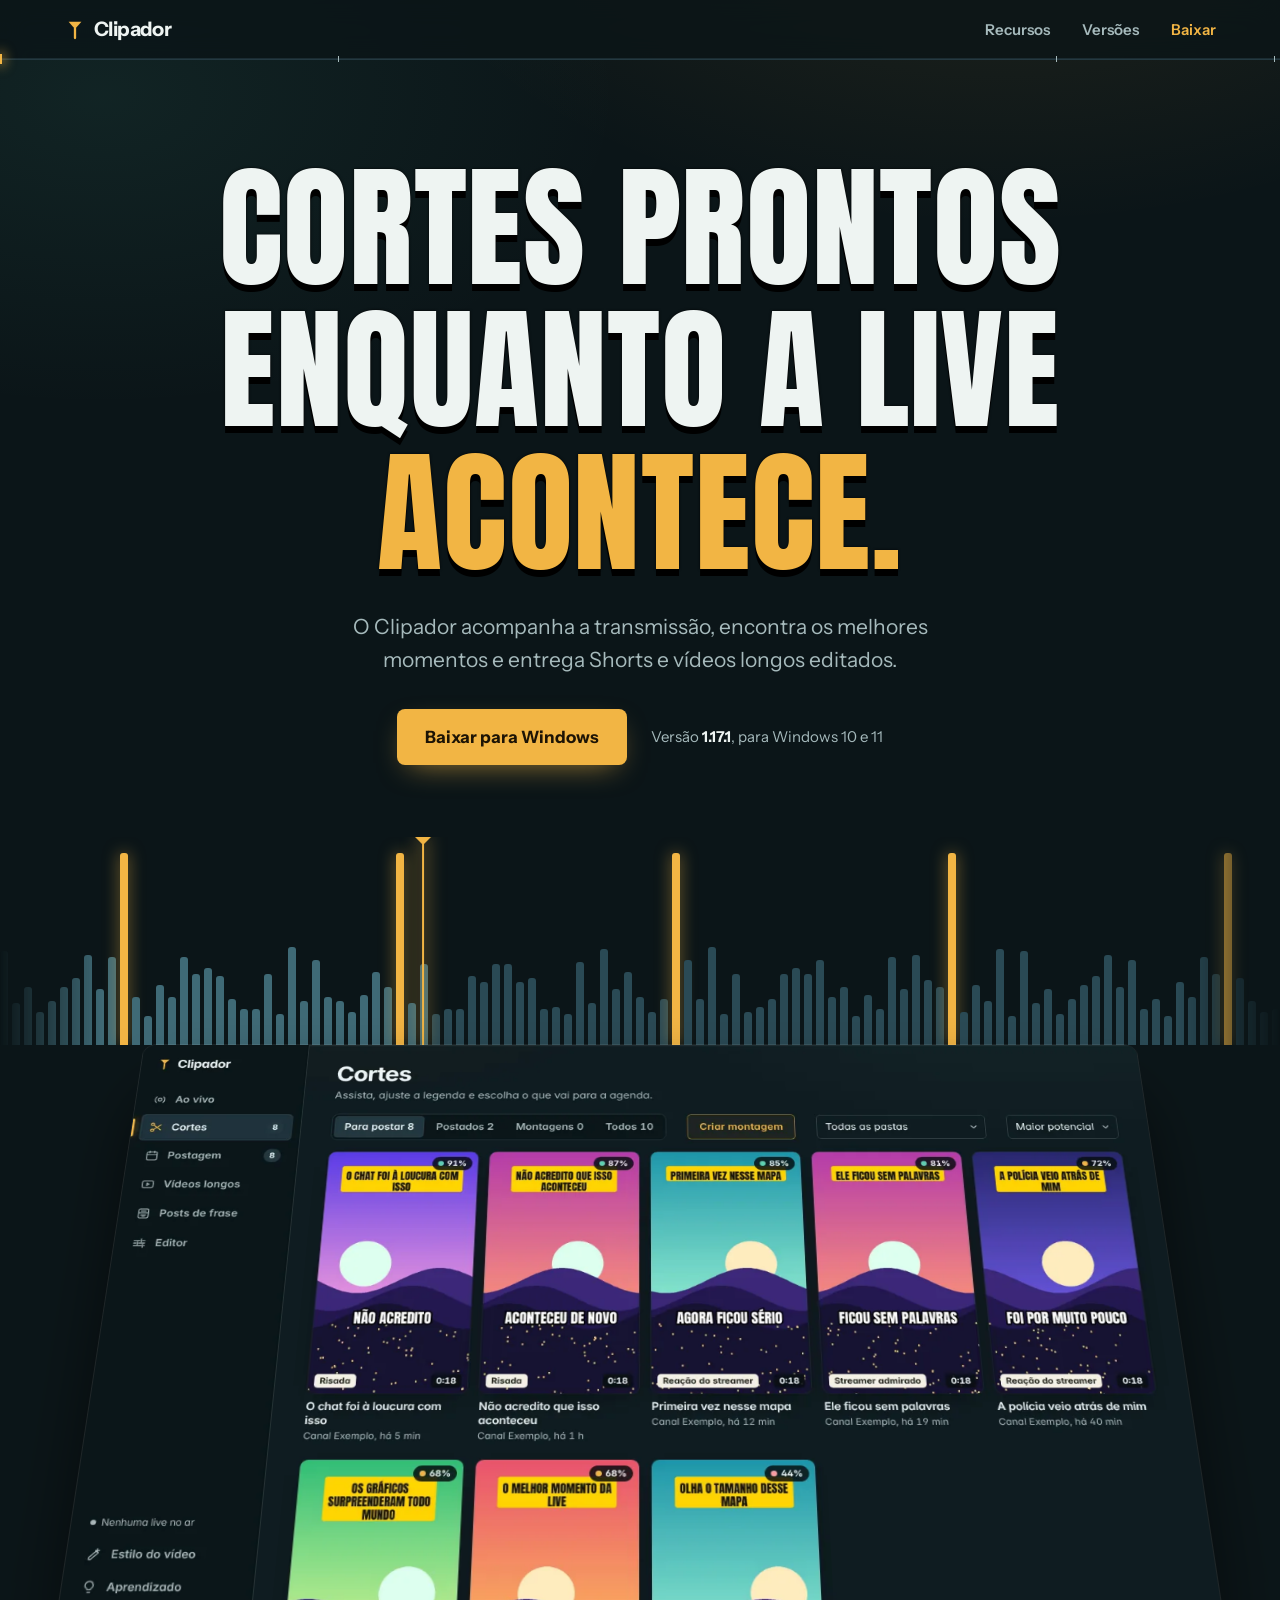
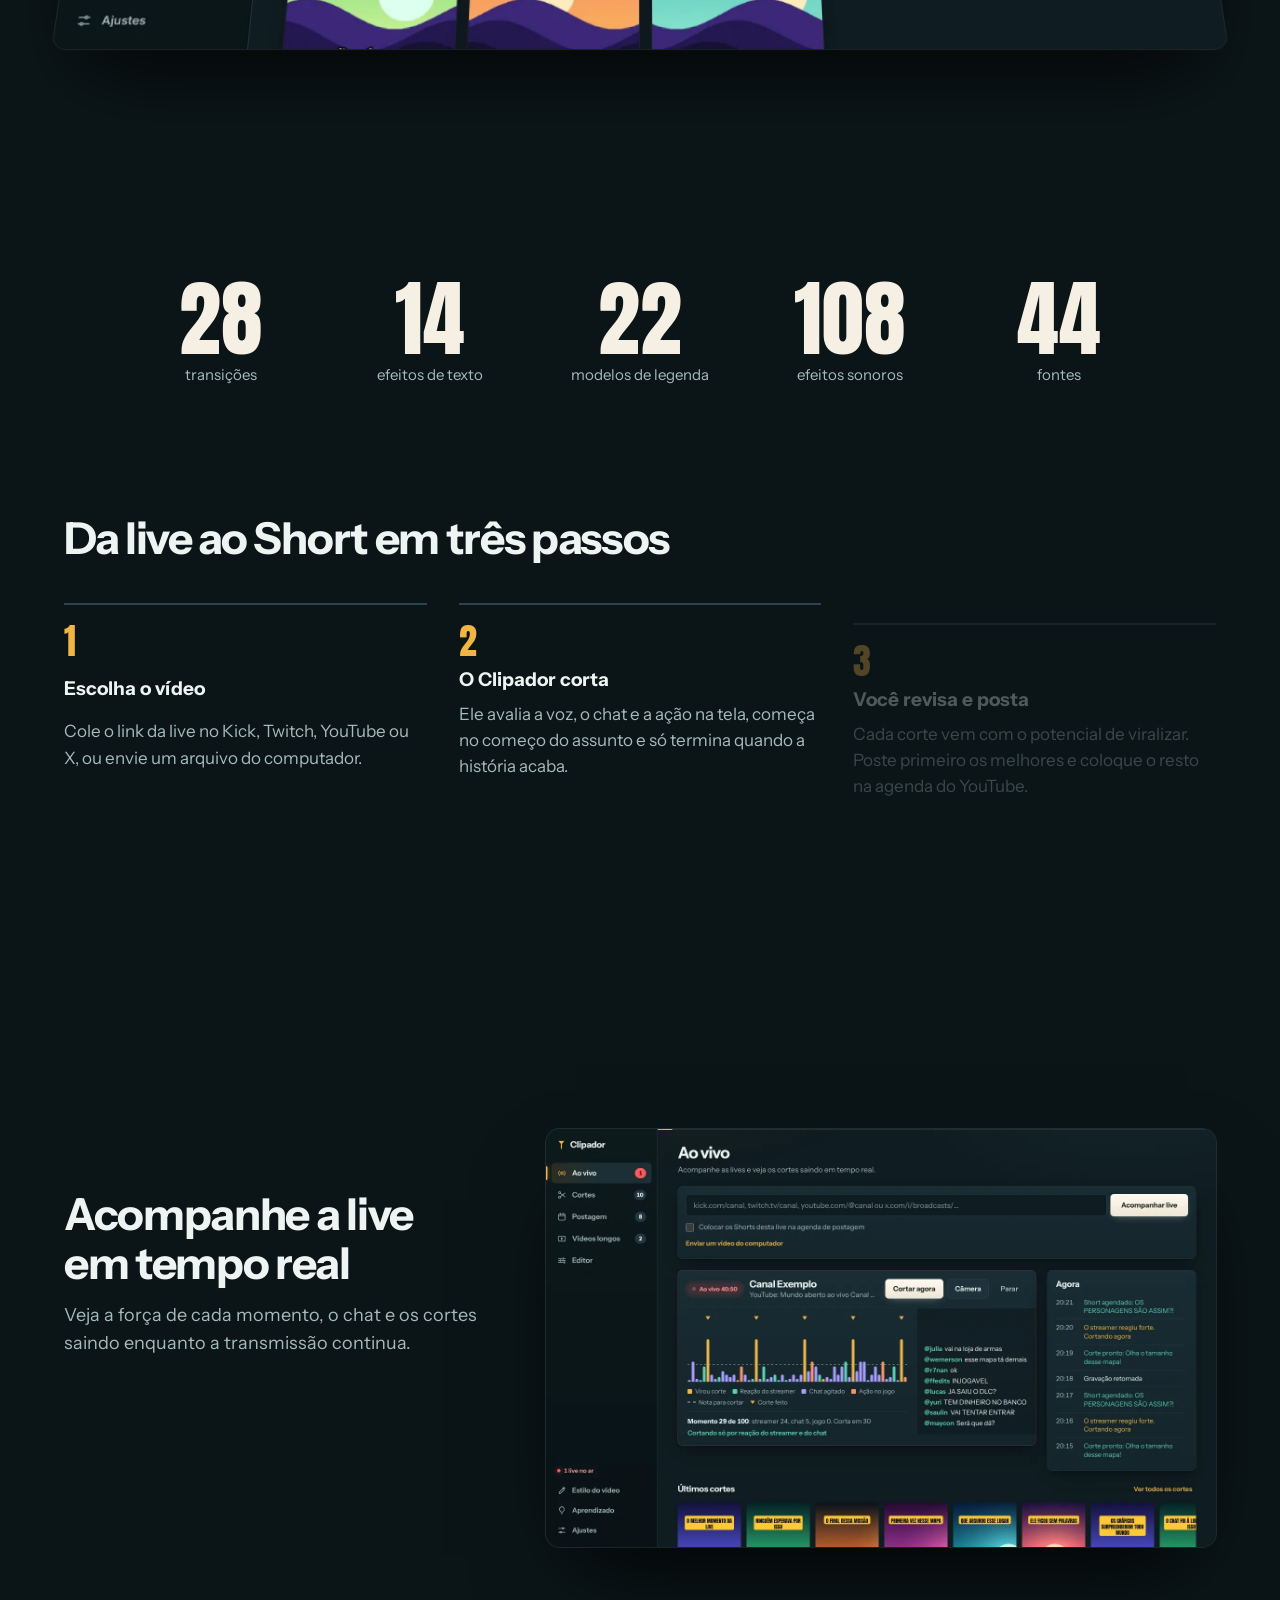
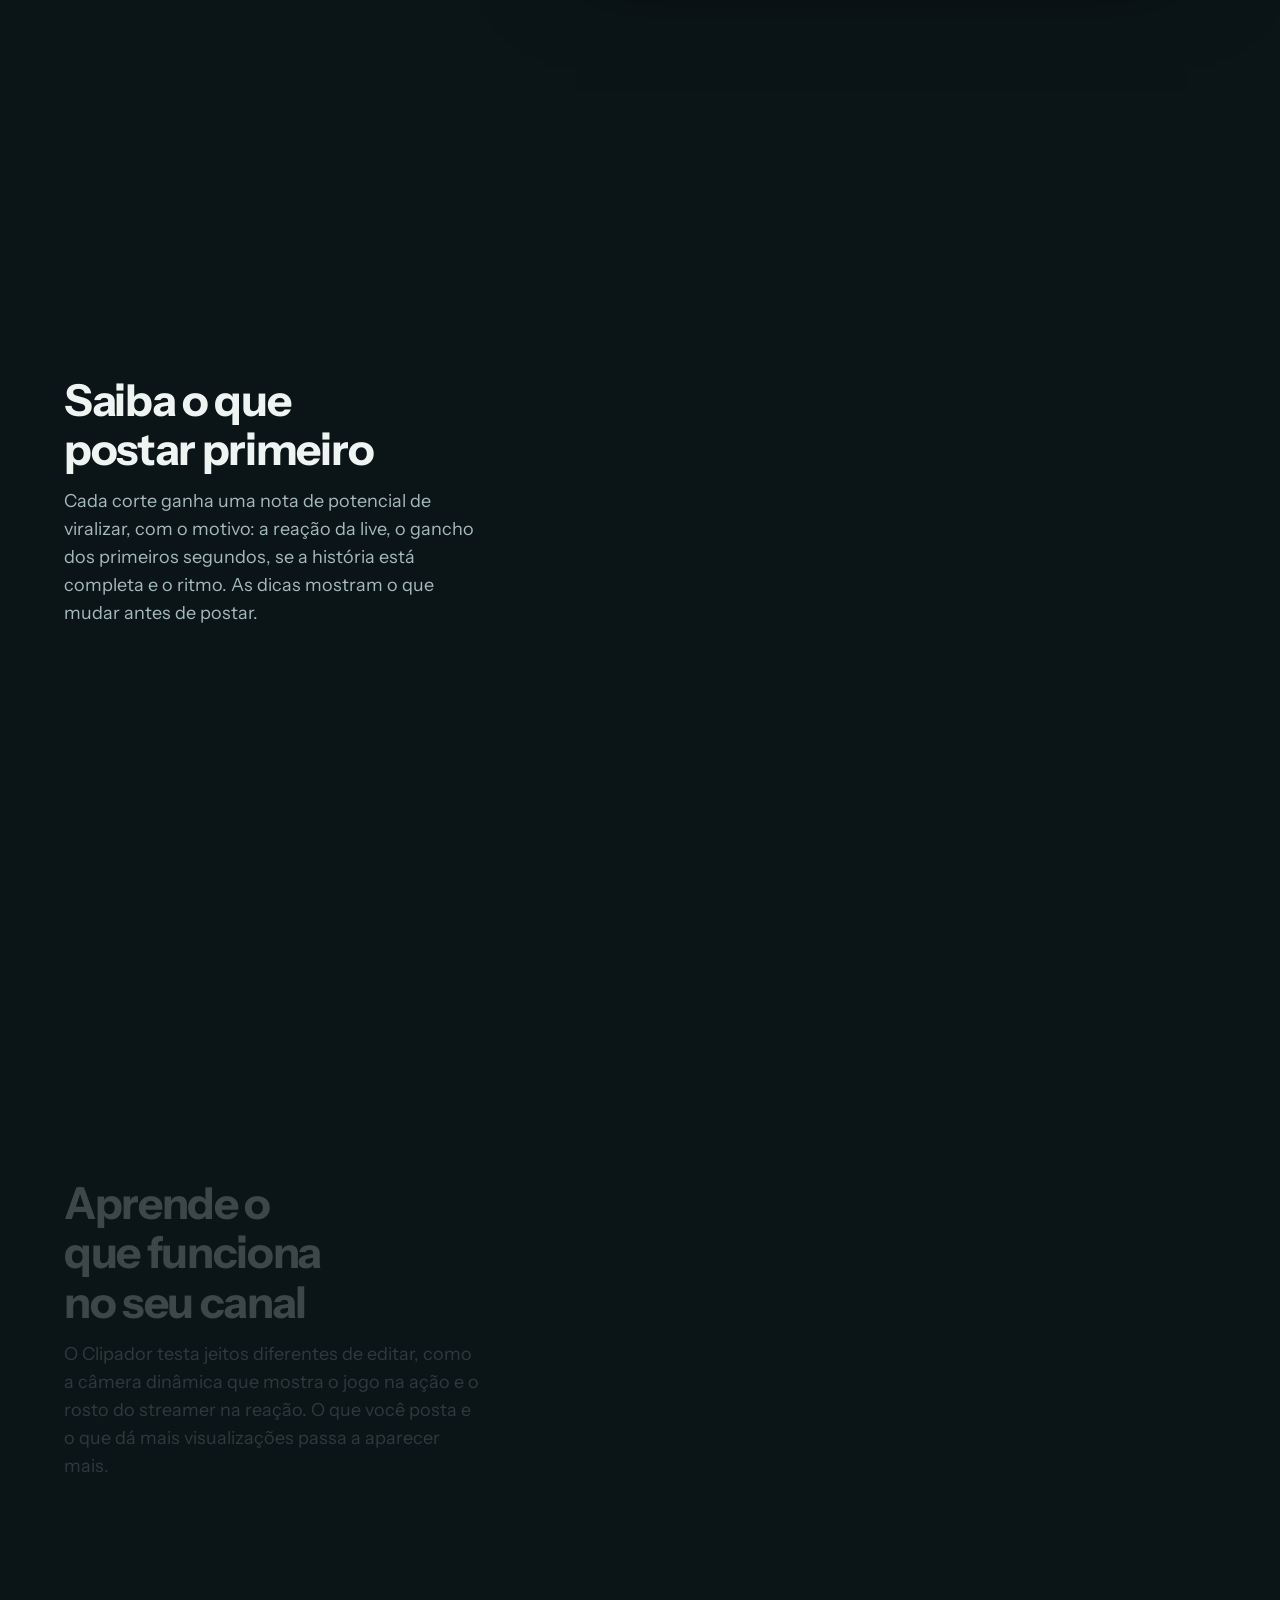
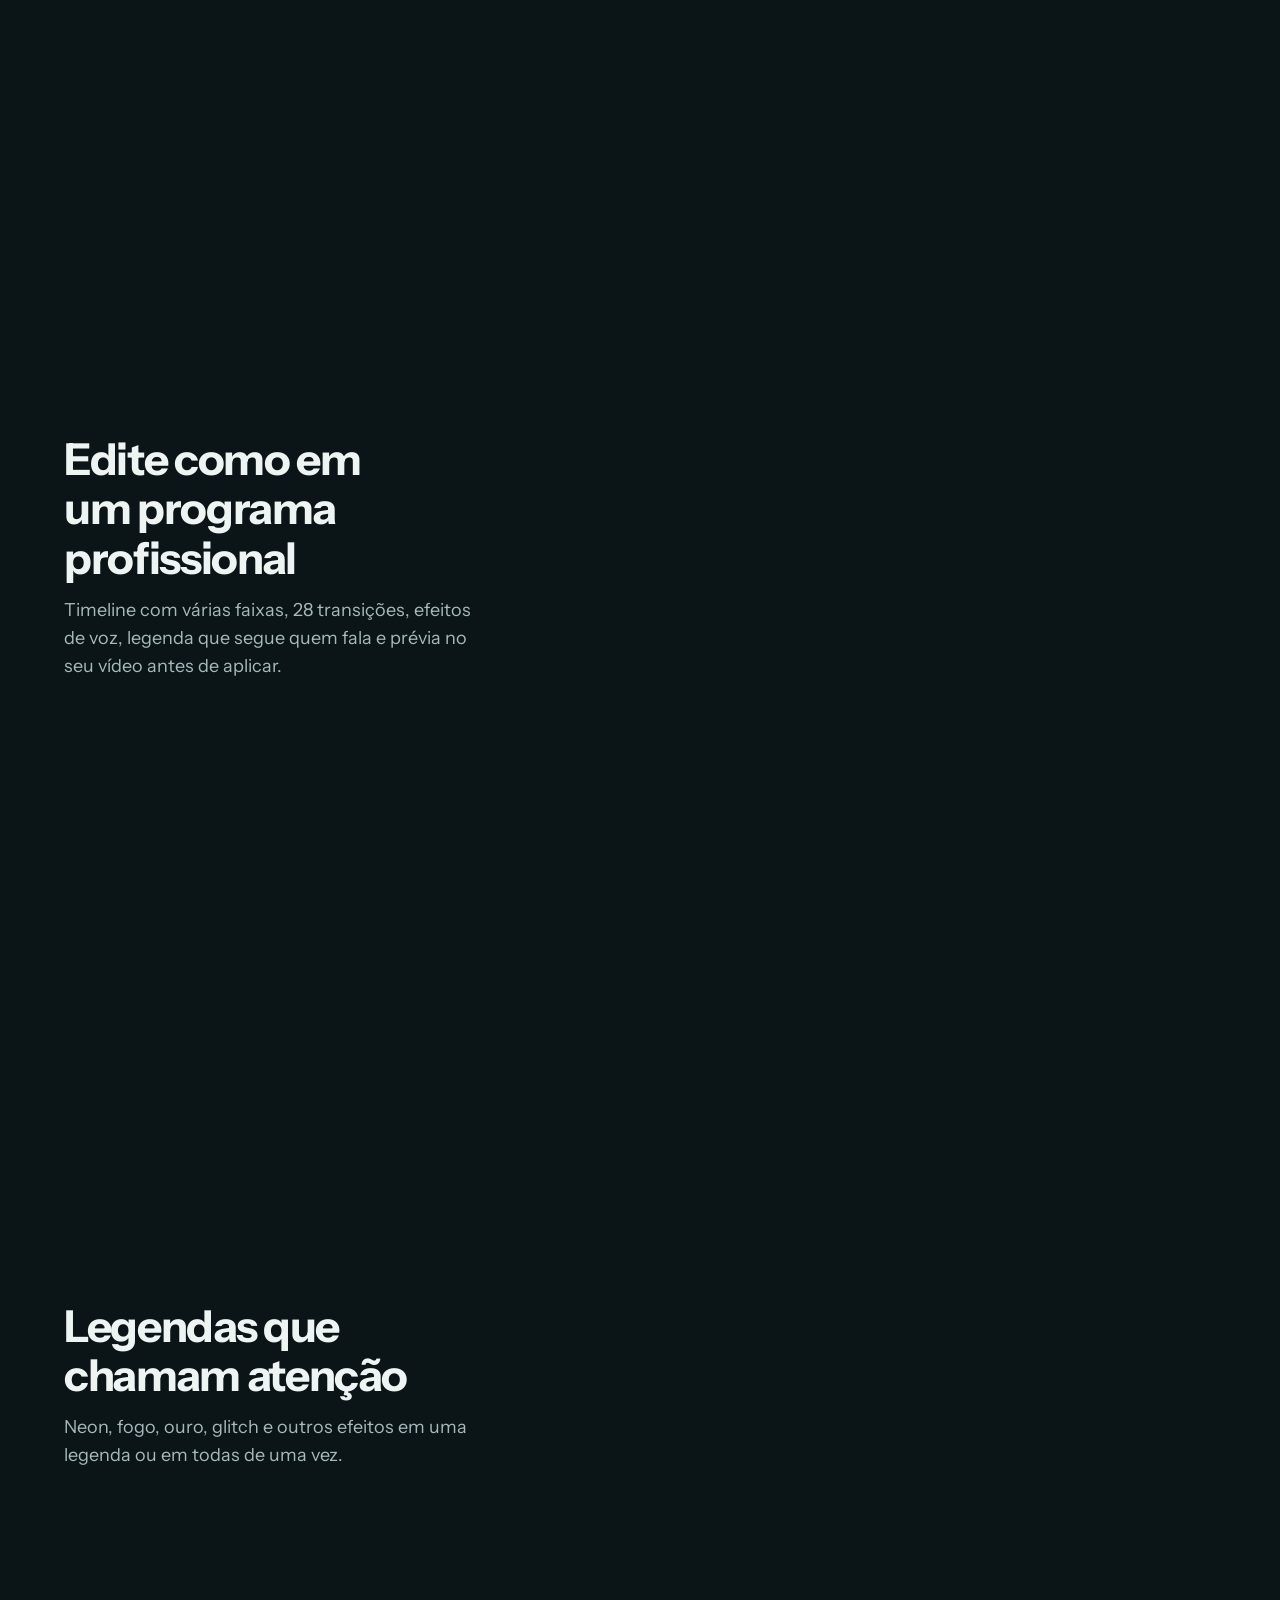
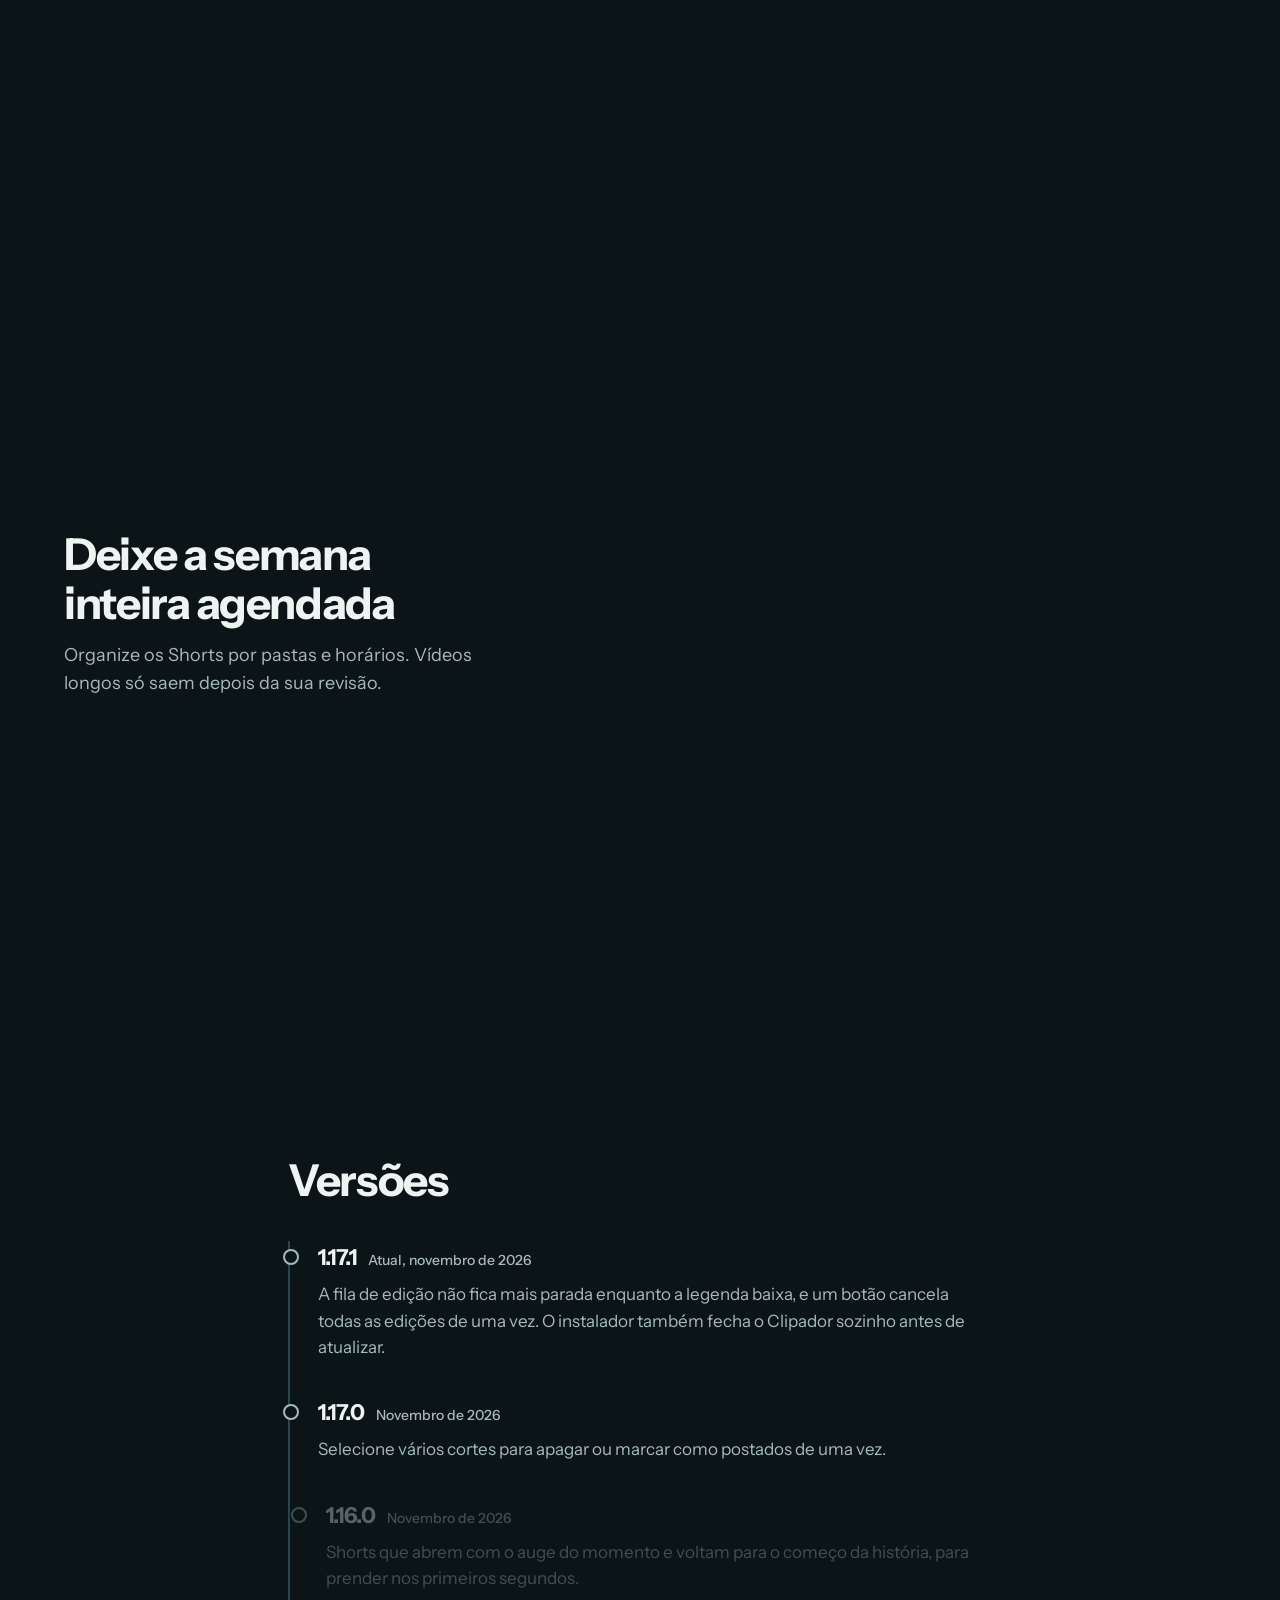
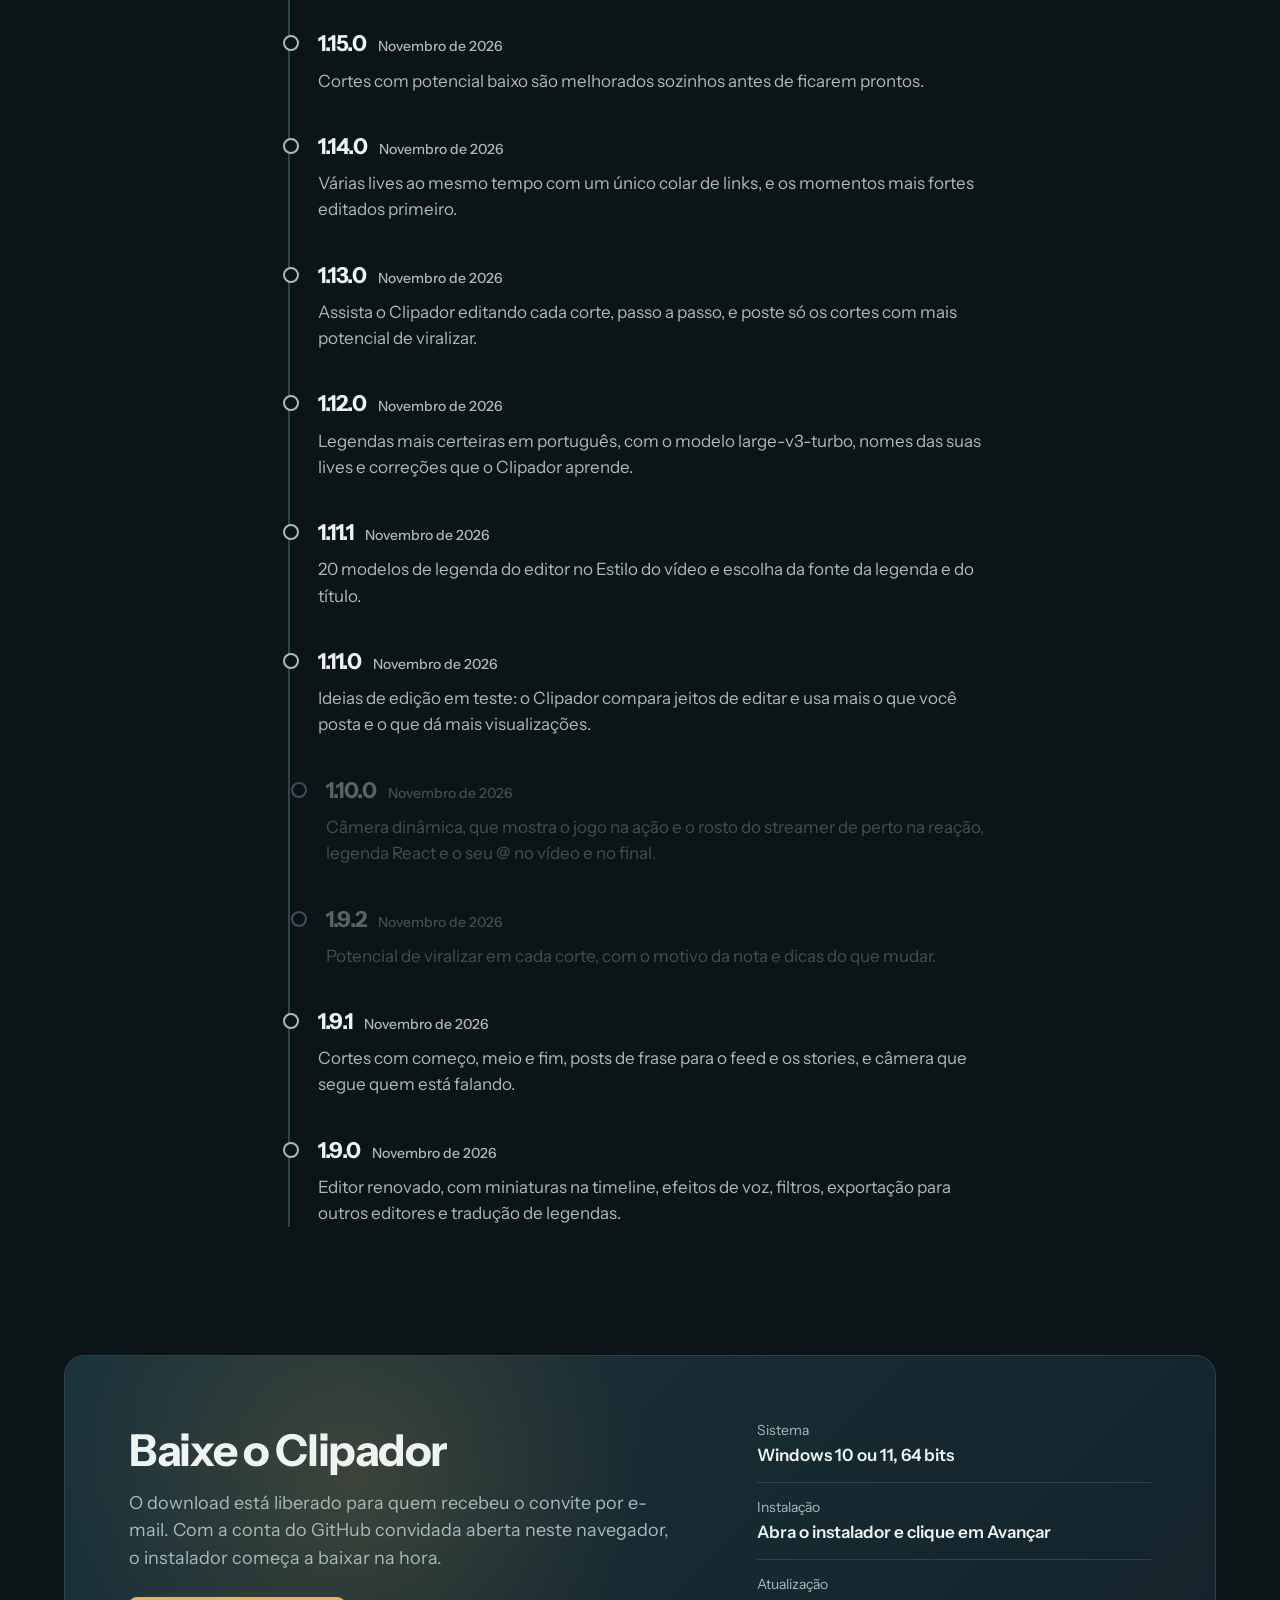
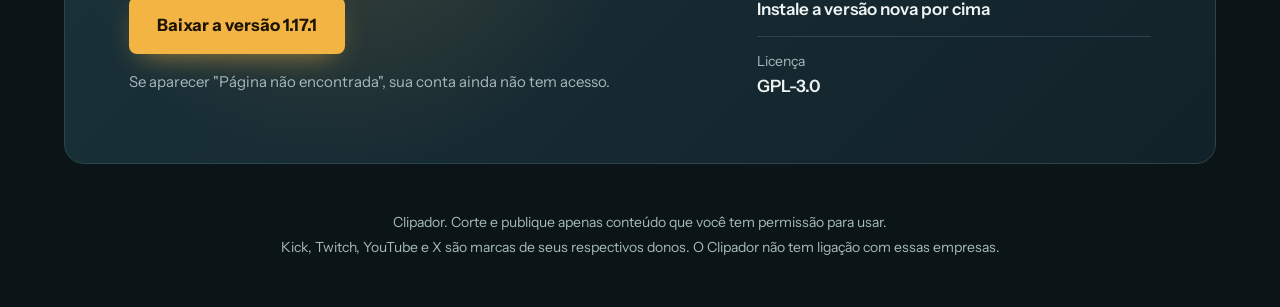
==== site/index.html @ c704b27c "Clipador 1.17.1" ====
<!doctype html>
<html lang="pt-BR">
<head>
<meta charset="utf-8">
<meta name="viewport" content="width=device-width, initial-scale=1">
<title>Clipador: cortes prontos enquanto a live acontece</title>
<meta name="description" content="Programa para Windows que acompanha lives, encontra os melhores momentos, diz quais cortes têm mais potencial de viralizar e entrega Shorts e vídeos longos editados.">
<meta property="og:title" content="Clipador">
<meta property="og:description" content="Cortes prontos enquanto a live acontece.">
<meta property="og:image" content="https://inoval-dev.github.io/banner.jpg">
<meta property="og:url" content="https://inoval-dev.github.io/">
<meta name="twitter:card" content="summary_large_image">
<meta name="theme-color" content="#0b1518">
<link rel="icon" href="data:image/svg+xml,%3Csvg xmlns='http://www.w3.org/2000/svg' viewBox='0 0 24 24'%3E%3Crect width='24' height='24' rx='5' fill='%230b1518'/%3E%3Cpath fill='%23f2b544' d='M6 4h12l-6 7z'/%3E%3Crect x='11' y='9' width='2' height='11' rx='1' fill='%23f2b544'/%3E%3C/svg%3E">
<link rel="preload" href="anton.woff2" as="font" type="font/woff2" crossorigin>
<script>
/* Se saiu uma publicação nova, troca a cópia guardada pelo navegador sem precisar de Ctrl + F5. */
(() => {
  const atual = "dev", u = new URL(location.href);
  if (u.searchParams.get("v") === atual) { u.searchParams.delete("v"); history.replaceState(null, "", u); }
  if (atual === "dev") return;
  fetch(`versao.json?t=${Date.now()}`, { cache: "no-store" }).then((r) => r.json()).then((d) => {
    const destino = new URL(location.href);
    if (!d.site || d.site === atual || new URL(document.URL).searchParams.get("v") === d.site || sessionStorage.getItem("site-recarregado") === d.site) return;
    sessionStorage.setItem("site-recarregado", d.site); destino.searchParams.set("v", d.site); location.replace(destino);
  }).catch(() => {});
})();
if (!matchMedia("(prefers-reduced-motion: reduce)").matches) document.documentElement.classList.add("anim");
</script>
<link rel="stylesheet" href="estilo.css">
</head>
<body>
<a class="pular" href="#baixar">Ir para o download</a>

<header class="topo">
  <a class="marca" href="#inicio" aria-label="Clipador, início">
    <svg viewBox="0 0 24 24" aria-hidden="true"><path d="M5 3h14l-7 8z"/><rect x="10.75" y="9" width="2.5" height="13" rx="1.25"/></svg>Clipador
  </a>
  <nav aria-label="Seções">
    <a href="#recursos">Recursos</a>
    <a href="#versoes">Versões</a>
    <a class="nav-baixar" href="#baixar">Baixar</a>
  </nav>
  <div class="trilha" id="trilha" aria-hidden="true"><i id="trilha-feito"></i><b id="trilha-agulha"></b></div>
</header>

<main id="inicio">
  <section class="abre">
    <div class="abre-txt" id="abre-txt">
    <h1 class="legenda" id="legenda" aria-label="Cortes prontos enquanto a live acontece.">
      <span>Cortes</span> <span>prontos</span> <span>enquanto</span> <span>a</span> <span>live</span> <span>acontece.</span>
    </h1>
    <p class="sub">O Clipador acompanha a transmissão, encontra os melhores momentos e entrega Shorts e vídeos longos editados.</p>
    <div class="acoes">
      <a class="botao" href="#baixar">Baixar para Windows</a>
      <span class="versao-linha">Versão <b data-versao>1.17.1</b>, para Windows 10 e 11</span>
    </div>
    </div>

    <div class="mesa" aria-hidden="true">
      <div class="sinal" id="sinal"></div>
      <div class="agulha" id="agulha"></div>
      <div class="saida" id="saida"></div>
    </div>
  </section>

  <section class="vitrine" id="vitrine" aria-label="Tela principal do programa">
    <img src="cortes.webp" width="1440" height="900" alt="Biblioteca do Clipador com cortes verticais prontos para postar">
  </section>

  <section class="numeros" id="numeros" aria-label="O que vem no programa">
    <p><b data-n="28">28</b><span>transições</span></p>
    <p><b data-n="14">14</b><span>efeitos de texto</span></p>
    <p><b data-n="22">22</b><span>modelos de legenda</span></p>
    <p><b data-n="108">108</b><span>efeitos sonoros</span></p>
    <p><b data-n="44">44</b><span>fontes</span></p>
  </section>

  <section class="passos" id="passos" aria-labelledby="passos-t">
    <h2 class="sobe" id="passos-t">Da live ao Short em três passos</h2>
    <ol>
      <li><b>Escolha o vídeo</b><span>Cole o link da live no Kick, Twitch, YouTube ou X, ou envie um arquivo do computador.</span></li>
      <li><b>O Clipador corta</b><span>Ele avalia a voz, o chat e a ação na tela, começa no começo do assunto e só termina quando a história acaba.</span></li>
      <li><b>Você revisa e posta</b><span>Cada corte vem com o potencial de viralizar. Poste primeiro os melhores e coloque o resto na agenda do YouTube.</span></li>
    </ol>
  </section>

  <section class="recursos" id="recursos" aria-label="Recursos">
    <div class="capitulos" id="capitulos">
      <article>
        <h2>Acompanhe a live em tempo real</h2><p>Veja a força de cada momento, o chat e os cortes saindo enquanto a transmissão continua.</p>
        <img src="ao-vivo.webp" width="1440" height="900" loading="lazy" alt="Painel ao vivo com gráfico de momentos e chat">
      </article>
      <article>
        <h2>Saiba o que postar primeiro</h2><p>Cada corte ganha uma nota de potencial de viralizar, com o motivo: a reação da live, o gancho dos primeiros segundos, se a história está completa e o ritmo. As dicas mostram o que mudar antes de postar.</p>
        <img src="potencial.webp" width="1440" height="900" loading="lazy" alt="Janela do corte com o potencial de viralizar e a nota de cada parte">
      </article>
      <article>
        <h2>Aprende o que funciona no seu canal</h2><p>O Clipador testa jeitos diferentes de editar, como a câmera dinâmica que mostra o jogo na ação e o rosto do streamer na reação. O que você posta e o que dá mais visualizações passa a aparecer mais.</p>
        <img src="ideias.webp" width="1440" height="900" loading="lazy" alt="Janela Aprendizado com as ideias de edição em teste e os resultados de cada uma">
      </article>
      <article>
        <h2>Edite como em um programa profissional</h2><p>Timeline com várias faixas, 28 transições, efeitos de voz, legenda que segue quem fala e prévia no seu vídeo antes de aplicar.</p>
        <img src="transicoes.webp" width="1440" height="900" loading="lazy" alt="Editor do Clipador com transições na timeline">
      </article>
      <article>
        <h2>Legendas que chamam atenção</h2><p>Neon, fogo, ouro, glitch e outros efeitos em uma legenda ou em todas de uma vez.</p>
        <img src="efeitos.webp" width="1440" height="900" loading="lazy" alt="Painel de efeitos para textos e legendas">
      </article>
      <article>
        <h2>Deixe a semana inteira agendada</h2><p>Organize os Shorts por pastas e horários. Vídeos longos só saem depois da sua revisão.</p>
        <img src="postagem.webp" width="1440" height="900" loading="lazy" alt="Agenda de postagem de Shorts">
      </article>
    </div>
    <div class="palco" aria-hidden="true">
      <div class="monitor" id="monitor">
        <img src="ao-vivo.webp" width="1440" height="900" loading="lazy" alt="">
        <img src="potencial.webp" width="1440" height="900" loading="lazy" alt="">
        <img src="ideias.webp" width="1440" height="900" loading="lazy" alt="">
        <img src="transicoes.webp" width="1440" height="900" loading="lazy" alt="">
        <img src="efeitos.webp" width="1440" height="900" loading="lazy" alt="">
        <img src="postagem.webp" width="1440" height="900" loading="lazy" alt="">
        <i class="corte" id="corte"></i>
      </div>
    </div>
  </section>

  <section class="versoes" id="versoes" aria-labelledby="versoes-t">
    <h2 class="sobe" id="versoes-t">Versões</h2>
    <ol id="linha-versoes">
      <li><h3>1.17.1 <small>Atual, novembro de 2026</small></h3><p>A fila de edição não fica mais parada enquanto a legenda baixa, e um botão cancela todas as edições de uma vez. O instalador também fecha o Clipador sozinho antes de atualizar.</p></li>
      <li><h3>1.17.0 <small>Novembro de 2026</small></h3><p>Selecione vários cortes para apagar ou marcar como postados de uma vez.</p></li>
      <li><h3>1.16.0 <small>Novembro de 2026</small></h3><p>Shorts que abrem com o auge do momento e voltam para o começo da história, para prender nos primeiros segundos.</p></li>
      <li><h3>1.15.0 <small>Novembro de 2026</small></h3><p>Cortes com potencial baixo são melhorados sozinhos antes de ficarem prontos.</p></li>
      <li><h3>1.14.0 <small>Novembro de 2026</small></h3><p>Várias lives ao mesmo tempo com um único colar de links, e os momentos mais fortes editados primeiro.</p></li>
      <li><h3>1.13.0 <small>Novembro de 2026</small></h3><p>Assista o Clipador editando cada corte, passo a passo, e poste só os cortes com mais potencial de viralizar.</p></li>
      <li><h3>1.12.0 <small>Novembro de 2026</small></h3><p>Legendas mais certeiras em português, com o modelo large-v3-turbo, nomes das suas lives e correções que o Clipador aprende.</p></li>
      <li><h3>1.11.1 <small>Novembro de 2026</small></h3><p>20 modelos de legenda do editor no Estilo do vídeo e escolha da fonte da legenda e do título.</p></li>
      <li><h3>1.11.0 <small>Novembro de 2026</small></h3><p>Ideias de edição em teste: o Clipador compara jeitos de editar e usa mais o que você posta e o que dá mais visualizações.</p></li>
      <li><h3>1.10.0 <small>Novembro de 2026</small></h3><p>Câmera dinâmica, que mostra o jogo na ação e o rosto do streamer de perto na reação, legenda React e o seu @ no vídeo e no final.</p></li>
      <li><h3>1.9.2 <small>Novembro de 2026</small></h3><p>Potencial de viralizar em cada corte, com o motivo da nota e dicas do que mudar.</p></li>
      <li><h3>1.9.1 <small>Novembro de 2026</small></h3><p>Cortes com começo, meio e fim, posts de frase para o feed e os stories, e câmera que segue quem está falando.</p></li>
      <li><h3>1.9.0 <small>Novembro de 2026</small></h3><p>Editor renovado, com miniaturas na timeline, efeitos de voz, filtros, exportação para outros editores e tradução de legendas.</p></li>
    </ol>
  </section>

  <section class="baixar" id="baixar" data-luz aria-labelledby="baixar-t">
    <div>
      <h2 id="baixar-t">Baixe o Clipador</h2>
      <p>O download está liberado para quem recebeu o convite por e-mail. Com a conta do GitHub convidada aberta neste navegador, o instalador começa a baixar na hora.</p>
      <a class="botao" href="https://github.com/inovaL-dev/clipador/releases/latest/download/Clipador-Instalador.exe">Baixar a versão <span data-versao>1.17.1</span></a>
      <p class="nota">Se aparecer "Página não encontrada", sua conta ainda não tem acesso.</p>
    </div>
    <dl>
      <div><dt>Sistema</dt><dd>Windows 10 ou 11, 64 bits</dd></div>
      <div><dt>Instalação</dt><dd>Abra o instalador e clique em Avançar</dd></div>
      <div><dt>Atualização</dt><dd>Instale a versão nova por cima</dd></div>
      <div><dt>Licença</dt><dd>GPL-3.0</dd></div>
    </dl>
  </section>
</main>

<footer class="rodape">
  <p>Clipador. Corte e publique apenas conteúdo que você tem permissão para usar.</p>
  <p>Kick, Twitch, YouTube e X são marcas de seus respectivos donos. O Clipador não tem ligação com essas empresas.</p>
</footer>
<script src="site.js"></script>
</body>
</html>
---- site/estilo.css ----
@font-face { font-family: "Instrument Sans"; src: url("instrument-sans.woff2") format("woff2"); font-weight: 400 700; font-display: swap; }
@font-face { font-family: Anton; src: url("anton.woff2") format("woff2"); font-display: swap; }
:root { --fundo: #0b1518; --mesa: #15252c; --fio: #2c444e; --giz: #eef4f2; --medio: #a6babc; --marfim: #f6f0e4; --ambar: #f2b544; --verde: #5ad1b3; --lilas: #a99bff; --coral: #ff9466; --lado: clamp(1.25rem, 5vw, 5rem); }
* { box-sizing: border-box; margin: 0; }
html { scroll-behavior: smooth; scroll-padding-top: 5rem; background: var(--fundo); }
body { overflow-x: clip; background: radial-gradient(60rem 34rem at 78% -8rem, rgb(242 181 68 / .1), transparent 65%), radial-gradient(50rem 30rem at 8% 6rem, rgb(90 209 179 / .08), transparent 65%), var(--fundo); background-repeat: no-repeat; color: var(--giz); font: 400 1.0625rem/1.55 "Instrument Sans", system-ui, sans-serif; -webkit-font-smoothing: antialiased; }
img { display: block; max-width: 100%; height: auto; }
a { color: inherit; }
:focus-visible { outline: 2px solid var(--ambar); outline-offset: 3px; border-radius: 3px; }
.pular { position: fixed; left: 1rem; top: -4rem; z-index: 30; padding: .5rem 1rem; background: var(--marfim); border-radius: .375rem; color: #141414; } .pular:focus { top: 1rem; }

.topo { position: sticky; top: 0; z-index: 20; display: flex; align-items: center; justify-content: space-between; padding: .875rem var(--lado); background: rgb(11 21 24 / .82); backdrop-filter: blur(12px); border-bottom: 1px solid rgb(44 68 78 / .55); }
.marca { display: inline-flex; align-items: center; gap: .5rem; font-size: 1.25rem; font-weight: 700; letter-spacing: -.03em; text-decoration: none; } .marca svg { width: 1.375rem; height: 1.375rem; fill: var(--ambar); }
.topo nav { display: flex; align-items: center; gap: clamp(.875rem, 3vw, 2rem); font-size: .9375rem; font-weight: 600; } .topo nav a { color: var(--medio); text-decoration: none; transition: color .15s; } .topo nav a:hover { color: var(--giz); } .topo nav .nav-baixar { color: var(--ambar); }

.abre { padding: clamp(3rem, 8vw, 6rem) var(--lado) 0; text-align: center; }
.legenda { max-width: 15ch; margin: 0 auto; font: 400 clamp(3.25rem, 10.5vw, 8.5rem)/1.06 Anton, Impact, sans-serif; letter-spacing: .005em; text-transform: uppercase; text-shadow: 0 .05em 0 #000, 0 0 .02em #000; }
.legenda span { color: var(--giz); transition: color .14s; } .legenda span.ativa { color: var(--ambar); }
.sub { max-width: 40rem; margin: 1.75rem auto 0; color: var(--medio); font-size: clamp(1.125rem, 2vw, 1.3125rem); }
.acoes { display: flex; flex-wrap: wrap; align-items: center; justify-content: center; gap: .875rem 1.5rem; margin-top: 2rem; }
.botao { display: inline-block; padding: .9375rem 1.75rem; background: var(--ambar); border-radius: .5rem; color: #1d1405; font-weight: 700; text-decoration: none; box-shadow: 0 10px 30px -12px rgb(242 181 68 / .7); transition: transform .15s, background .15s, box-shadow .15s; } .botao:hover { background: #ffc65c; transform: translateY(-2px); box-shadow: 0 14px 34px -12px rgb(242 181 68 / .85); } .botao:active { transform: translateY(0); }
.versao-linha { color: var(--medio); font-size: .9375rem; } .versao-linha b { color: var(--giz); }

.mesa { position: relative; height: clamp(9rem, 17vw, 13rem); margin: clamp(2.5rem, 6vw, 4.5rem) calc(var(--lado) * -1) 0; overflow: hidden; -webkit-mask-image: linear-gradient(90deg, transparent, #000 8%, #000 92%, transparent); mask-image: linear-gradient(90deg, transparent, #000 8%, #000 92%, transparent); }
.sinal { position: absolute; inset: auto 0 0 0; display: flex; align-items: flex-end; justify-content: center; gap: 4px; height: 100%; }
.sinal i { flex: 0 0 8px; height: calc(var(--a) * 1%); background: #2a4a55; border-radius: 3px 3px 0 0; transition: background .2s; } .sinal i.pico { background: var(--ambar); box-shadow: 0 0 16px rgb(242 181 68 / .55); } .sinal i.lido { background: #3f6a76; } .sinal i.lido.pico { background: var(--ambar); }
.agulha { position: absolute; top: 0; bottom: 0; left: 0; width: 2px; background: var(--ambar); box-shadow: 0 0 18px 2px rgb(242 181 68 / .6); will-change: transform; } .agulha::before { content: ""; position: absolute; left: -7px; top: 0; border: 8px solid transparent; border-top-color: var(--ambar); }
.saida b { position: absolute; bottom: 12%; width: clamp(3rem, 6vw, 4.5rem); aspect-ratio: 9 / 16; border-radius: .375rem; box-shadow: 0 0 0 1px rgb(255 255 255 / .25), 0 14px 30px rgb(0 0 0 / .6); animation: sai 2.6s cubic-bezier(.2, .8, .2, 1) forwards; } @keyframes sai { 0% { opacity: 0; transform: translateY(30%) scale(.6); } 18% { opacity: 1; transform: translateY(-8%) scale(1); } 75% { opacity: 1; transform: translateY(-16%) scale(1); } 100% { opacity: 0; transform: translateY(-40%) scale(.96); } }

.vitrine { padding: 0 var(--lado); } .vitrine img { width: min(100%, 72rem); margin: 0 auto; border-radius: .875rem; box-shadow: 0 0 0 1px rgb(255 255 255 / .09), 0 40px 90px -30px #000; }
section h2 { font-size: clamp(1.75rem, 3.6vw, 2.75rem); line-height: 1.12; font-weight: 700; letter-spacing: -.03em; text-wrap: balance; }

.passos { padding: clamp(4.5rem, 10vw, 8rem) var(--lado) 0; max-width: 80rem; margin: 0 auto; }
.passos ol { display: grid; grid-template-columns: repeat(3, minmax(0, 1fr)); gap: 2rem; margin-top: 2.5rem; padding: 0; list-style: none; counter-reset: p; }
.passos li { counter-increment: p; display: grid; gap: .375rem; padding-top: 1.125rem; border-top: 2px solid var(--fio); } .passos li::before { content: counter(p); color: var(--ambar); font: 400 2.25rem/1 Anton, sans-serif; } .passos b { font-size: 1.1875rem; } .passos span { color: var(--medio); }

.recursos { position: relative; display: grid; grid-template-columns: minmax(0, 5fr) minmax(0, 8fr); gap: clamp(2rem, 5vw, 4.5rem); max-width: 84rem; margin: 0 auto; padding: clamp(3rem, 7vw, 5rem) var(--lado) 0; }
.capitulos article { display: flex; flex-direction: column; justify-content: center; min-height: 92vh; transition: opacity .3s; } .capitulos article > img { display: none; } .capitulos p { margin-top: .875rem; color: var(--medio); font-size: 1.125rem; }
.anim .capitulos article:not(.ativo) { opacity: .22; }
.palco { position: sticky; top: 0; display: flex; align-items: center; height: 100vh; padding-top: 3.5rem; }
.monitor { position: relative; width: 100%; aspect-ratio: 16 / 10; overflow: hidden; background: var(--mesa); border-radius: .875rem; box-shadow: 0 0 0 1px rgb(255 255 255 / .1), 0 40px 90px -30px #000; }
.monitor img { position: absolute; inset: 0; width: 100%; height: 100%; object-fit: cover; object-position: top; will-change: clip-path; }
.corte { position: absolute; top: 0; bottom: 0; left: 0; width: 3px; background: var(--ambar); box-shadow: 0 0 26px 6px rgb(242 181 68 / .6); opacity: 0; will-change: transform; }

.versoes { max-width: 52rem; margin: 0 auto; padding: clamp(4.5rem, 10vw, 8rem) var(--lado) 0; }
.versoes ol { position: relative; margin-top: 2.25rem; padding: 0 0 0 1.75rem; list-style: none; border-left: 2px solid var(--fio); } .versoes ol::before { content: ""; position: absolute; left: -2px; top: 0; width: 2px; height: 100%; background: var(--ambar); box-shadow: 0 0 10px rgb(242 181 68 / .7); transform: scaleY(var(--v, 1)); transform-origin: top; } .versoes li { position: relative; padding-bottom: 2.25rem; } .versoes li:last-child { padding-bottom: 0; } .versoes li::before { content: ""; position: absolute; left: calc(-1.75rem - 7px); top: .5rem; width: 12px; height: 12px; background: var(--fundo); border: 2px solid var(--medio); border-radius: 50%; } .versoes li::before { transition: background .25s, border-color .25s, box-shadow .25s, transform .35s cubic-bezier(.3, 1.6, .5, 1); } .versoes li.ligada::before { background: var(--ambar); border-color: var(--ambar); box-shadow: 0 0 14px rgb(242 181 68 / .7); transform: scale(1.25); } .anim .versoes li { transition: opacity .4s, transform .4s; } .anim .versoes li:not(.ligada) { opacity: .35; transform: translateX(.5rem); }
.versoes h3 { font-size: 1.375rem; letter-spacing: -.02em; } .versoes small { margin-left: .5rem; color: var(--medio); font-size: .875rem; font-weight: 500; letter-spacing: 0; } .versoes p { margin-top: .375rem; color: var(--medio); }

.baixar { display: grid; grid-template-columns: minmax(0, 7fr) minmax(0, 5fr); gap: clamp(2rem, 6vw, 5rem); align-items: center; max-width: 72rem; margin: clamp(4.5rem, 10vw, 8rem) auto 0; padding: clamp(2rem, 5vw, 4rem); background: linear-gradient(135deg, #1b333c, #122229); border: 1px solid var(--fio); border-radius: 1.25rem; }
@media (min-width: 77rem) { .baixar { margin-inline: auto; } } @media (max-width: 76.99rem) { .baixar { margin-inline: var(--lado); } }
.baixar p { margin: .875rem 0 1.5rem; color: var(--medio); font-size: 1.125rem; } .baixar .nota { margin: 1rem 0 0; font-size: .9375rem; }
.baixar dl { display: grid; gap: .875rem; } .baixar dl div { padding-bottom: .875rem; border-bottom: 1px solid var(--fio); } .baixar dl div:last-child { padding-bottom: 0; border: 0; } .baixar dt { color: var(--medio); font-size: .875rem; } .baixar dd { margin: 0; font-weight: 600; }

.rodape { display: grid; gap: .25rem; padding: 3rem var(--lado); color: var(--medio); font-size: .875rem; text-align: center; }


/* Linha do tempo no topo: mostra em que ponto da página você está */
.topo { transition: padding .25s; } .topo.rolou { padding-block: .5rem; }
.trilha { position: absolute; left: 0; right: 0; bottom: -1px; height: 2px; background: rgb(44 68 78 / .5); } .trilha i { position: absolute; inset: 0; background: var(--ambar); transform: scaleX(var(--p, 0)); transform-origin: left; } .trilha b { position: absolute; top: -4px; left: 0; width: 2px; height: 10px; background: var(--ambar); box-shadow: 0 0 12px 2px rgb(242 181 68 / .7); transform: translateX(calc(var(--p, 0) * (100vw - 2px))); } .trilha u { position: absolute; top: -2px; width: 1px; height: 6px; background: var(--medio); }

/* Produto que se levanta ao rolar */
.vitrine { perspective: 1600px; } .anim .vitrine img { transform-origin: 50% 0; will-change: transform; }

/* Números */
.numeros { display: grid; grid-template-columns: repeat(5, minmax(0, 1fr)); gap: 1.5rem; max-width: 72rem; margin: clamp(4rem, 9vw, 7rem) auto 0; padding: 0 var(--lado); text-align: center; } .numeros p { display: grid; gap: .125rem; } .numeros b { color: var(--marfim); font: 400 clamp(3rem, 7vw, 5.25rem)/1 Anton, Impact, sans-serif; font-variant-numeric: tabular-nums; } .numeros span { color: var(--medio); font-size: .9375rem; }

/* Passos acendem em sequência */
.passos li { position: relative; } .passos li::after { content: ""; position: absolute; left: 0; right: 0; top: -2px; height: 2px; background: var(--ambar); box-shadow: 0 0 10px rgb(242 181 68 / .6); transform: scaleX(var(--l, 1)); transform-origin: left; } .anim .passos li { opacity: calc(.3 + var(--l, 1) * .7); transform: translateY(calc((1 - var(--l, 1)) * 1.25rem)); }

/* Entradas */
.anim .sobe { opacity: 0; transform: translateY(1.75rem); transition: opacity .6s, transform .7s cubic-bezier(.2, .8, .2, 1); } .anim .sobe.visivel { opacity: 1; transform: none; }
.anim .baixar { transform: scale(calc(.92 + var(--b, 1) * .08)); opacity: calc(.35 + var(--b, 1) * .65); will-change: transform; }
.baixar { position: relative; overflow: hidden; isolation: isolate; } .baixar::before { content: ""; position: absolute; inset: 0; z-index: -1; background: radial-gradient(26rem circle at var(--mx, 25%) var(--my, 30%), rgb(242 181 68 / .16), transparent 70%); }

@media (max-width: 60rem) {
  .recursos { grid-template-columns: minmax(0, 1fr); gap: 3.5rem; } .palco { display: none; }
  .capitulos { display: grid; gap: 3.5rem; } .capitulos article { min-height: 0; } .capitulos article > img { display: block; margin-top: 1.25rem; border-radius: .75rem; box-shadow: 0 0 0 1px rgb(255 255 255 / .08), 0 24px 50px -24px #000; } .anim .capitulos article:not(.ativo) { opacity: 1; }
}
@media (max-width: 52rem) {
  .numeros { grid-template-columns: repeat(2, minmax(0, 1fr)); } .numeros p:last-child { grid-column: 1 / -1; }
  .passos ol { grid-template-columns: minmax(0, 1fr); gap: 1.5rem; }
  .baixar { grid-template-columns: minmax(0, 1fr); }
  .botao { width: 100%; text-align: center; } .acoes { flex-direction: column; }
}
@media (prefers-reduced-motion: reduce) { html { scroll-behavior: auto; } *, *::before, *::after { animation: none !important; transition: none !important; } .agulha, .saida { display: none; } }
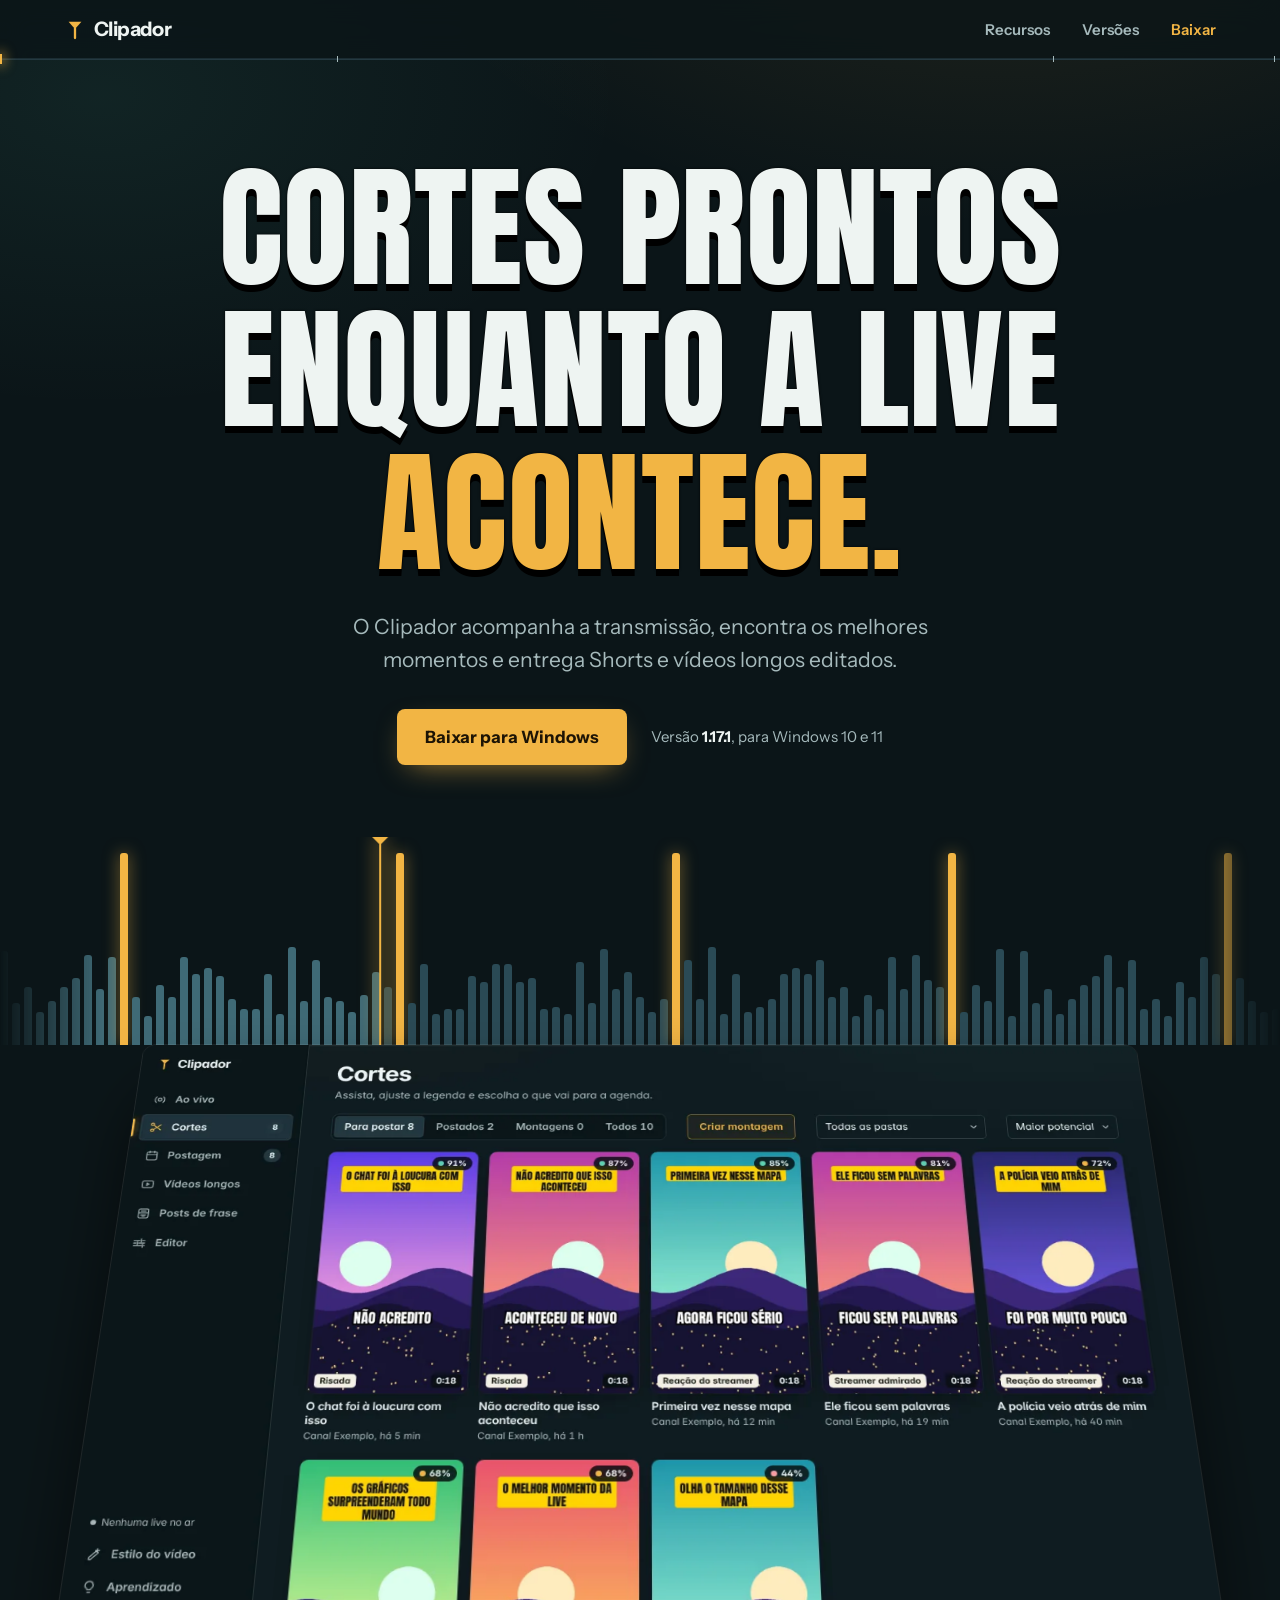
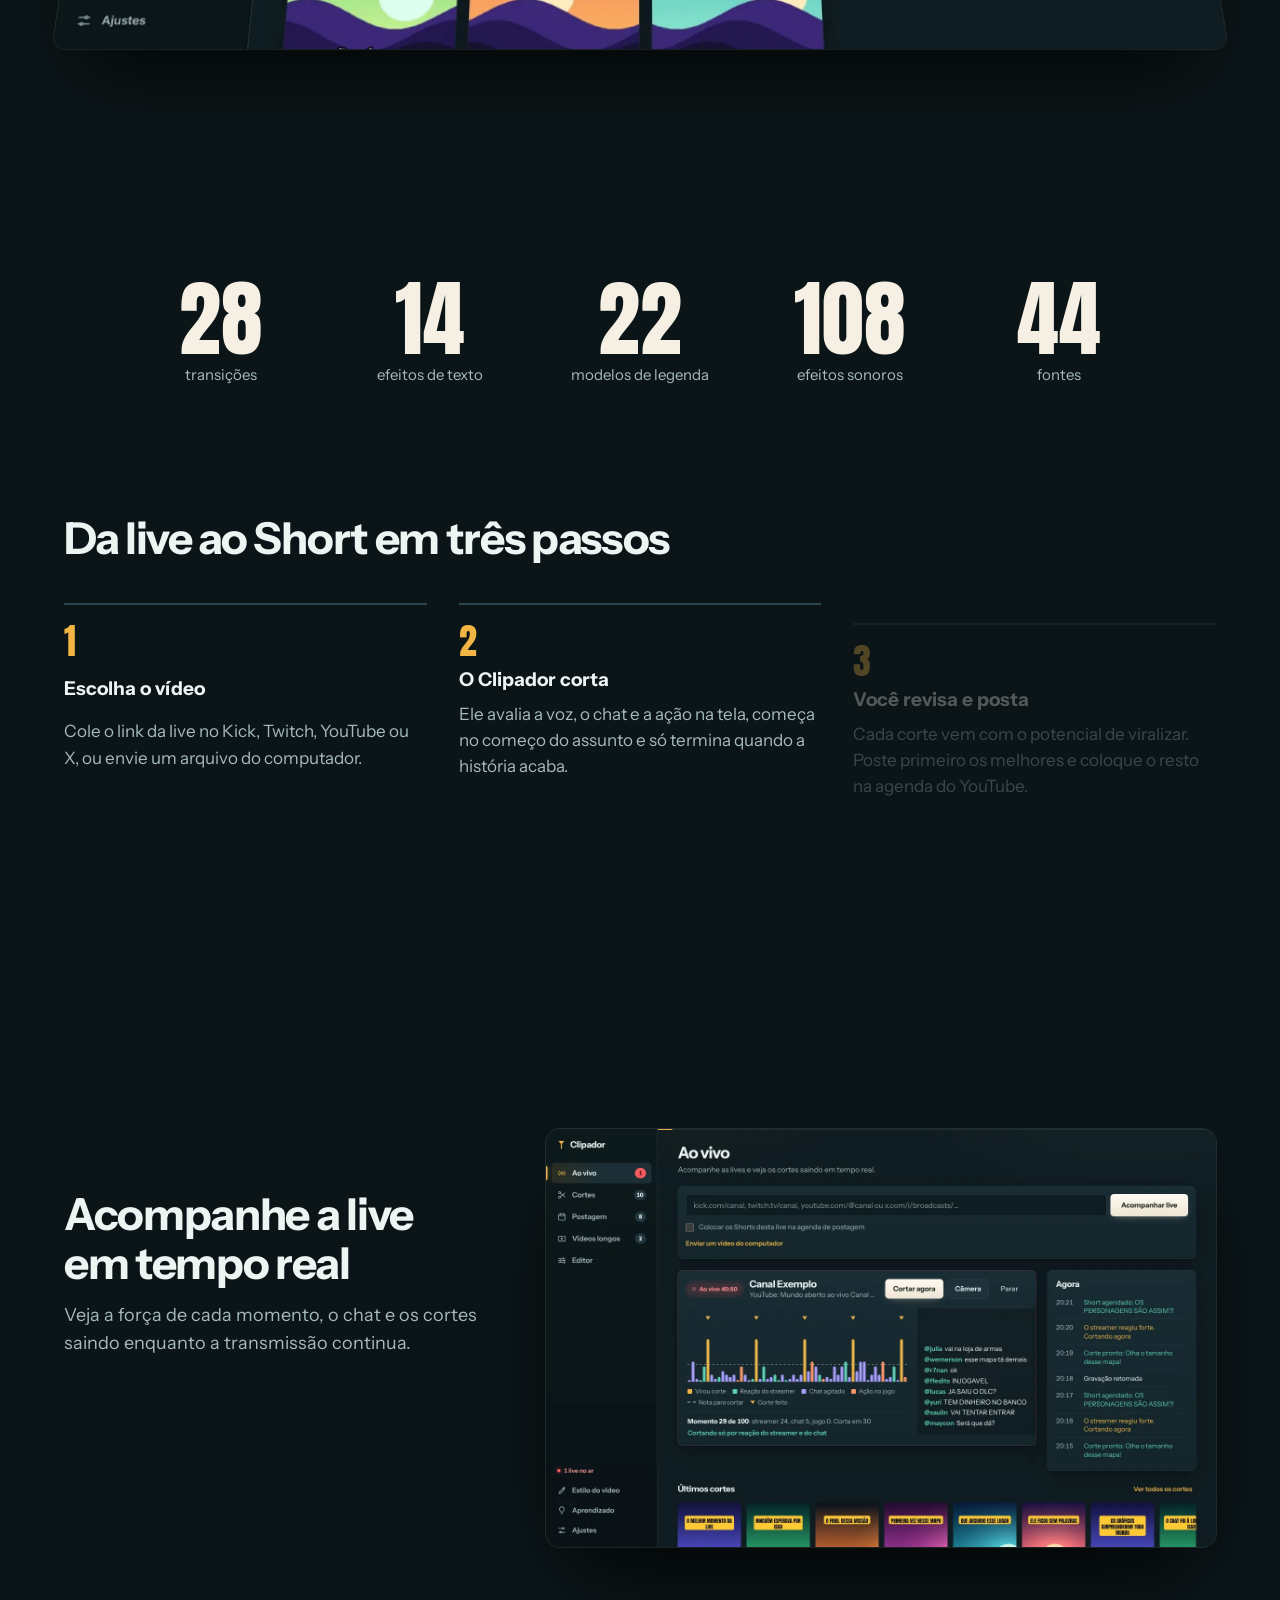
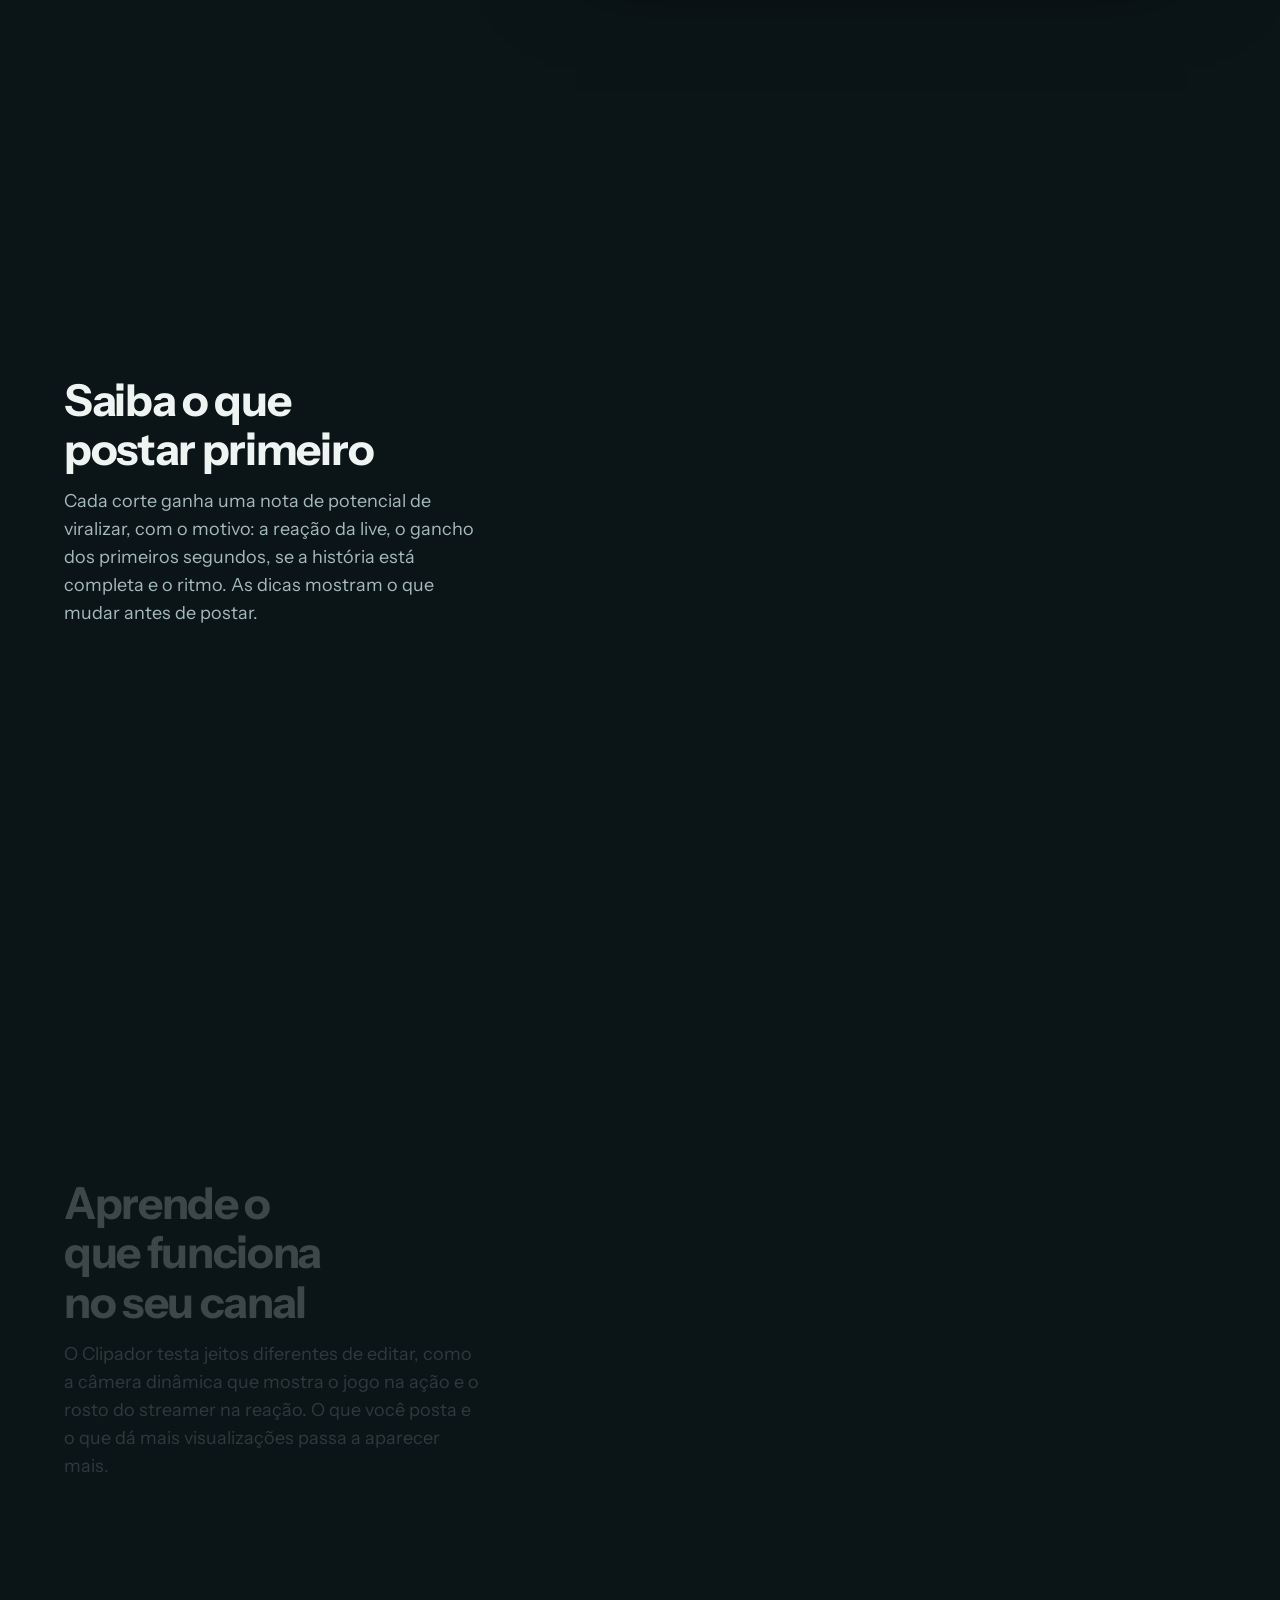
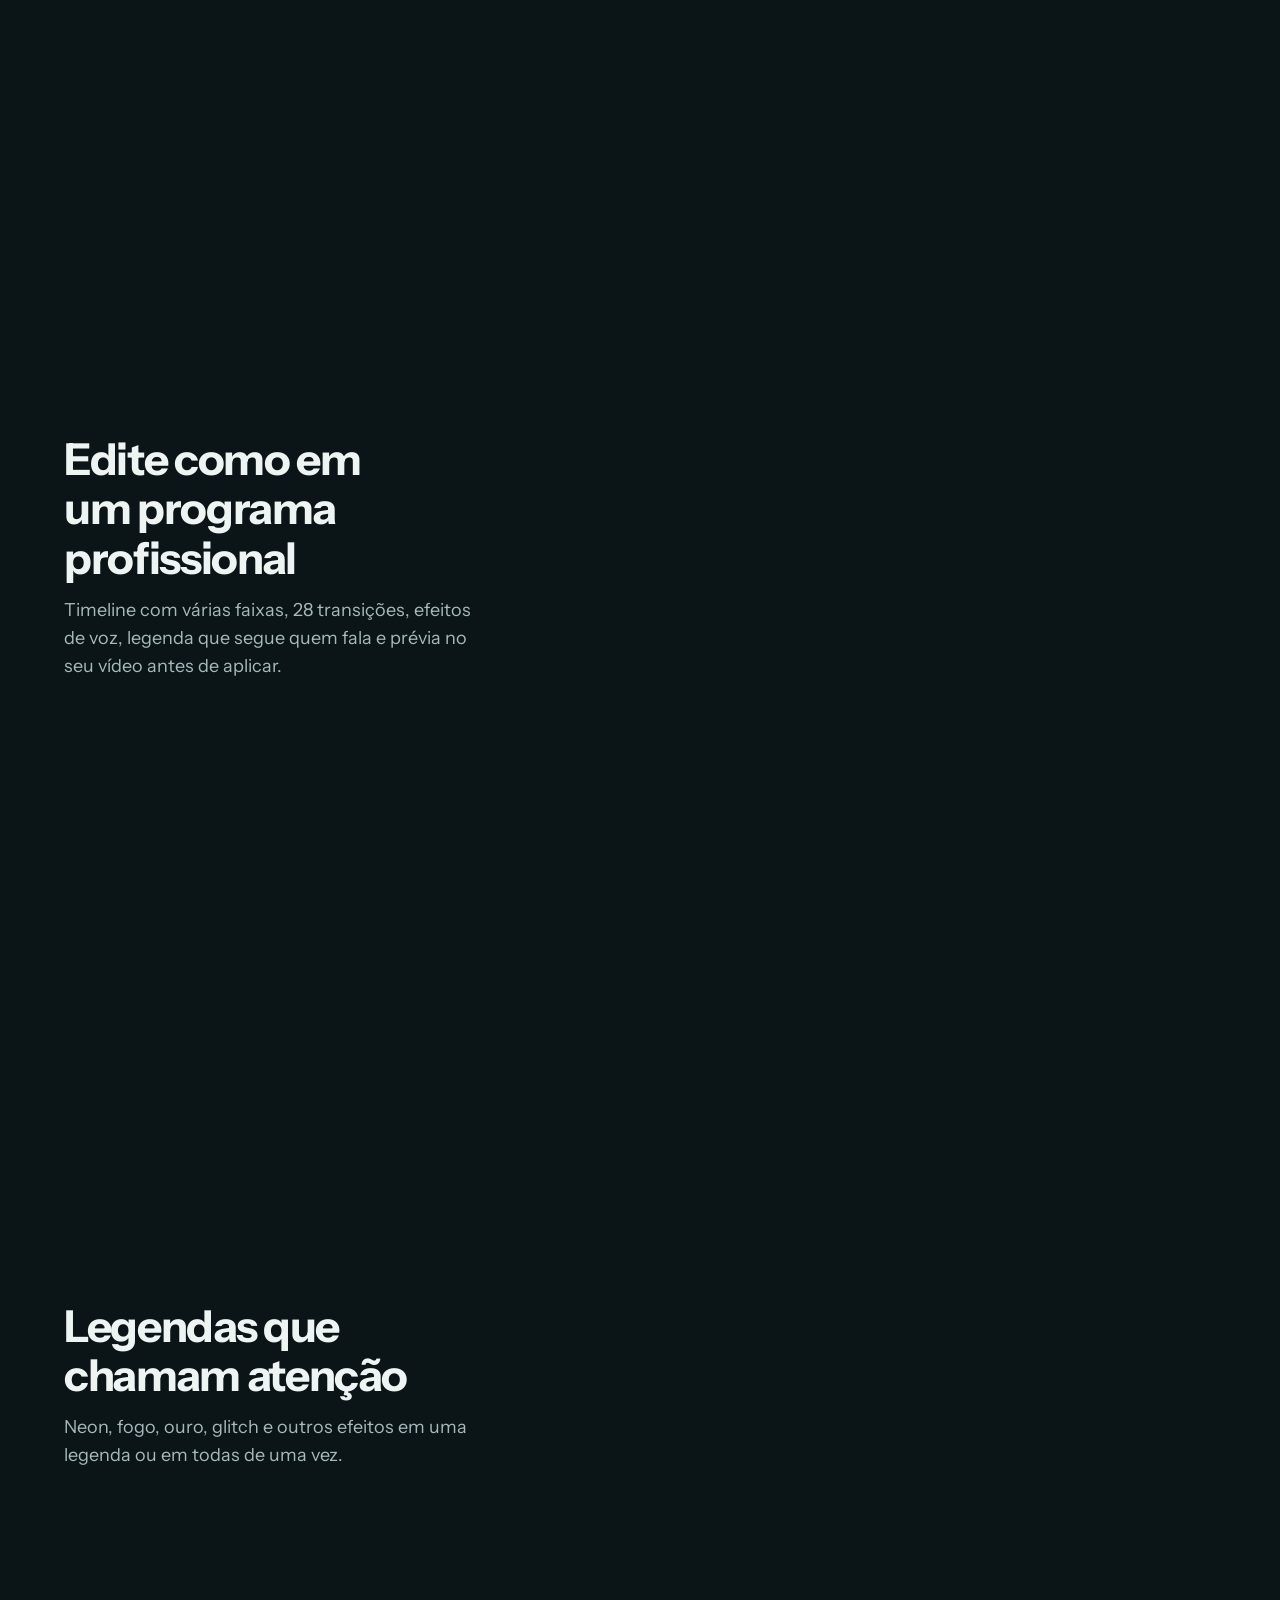
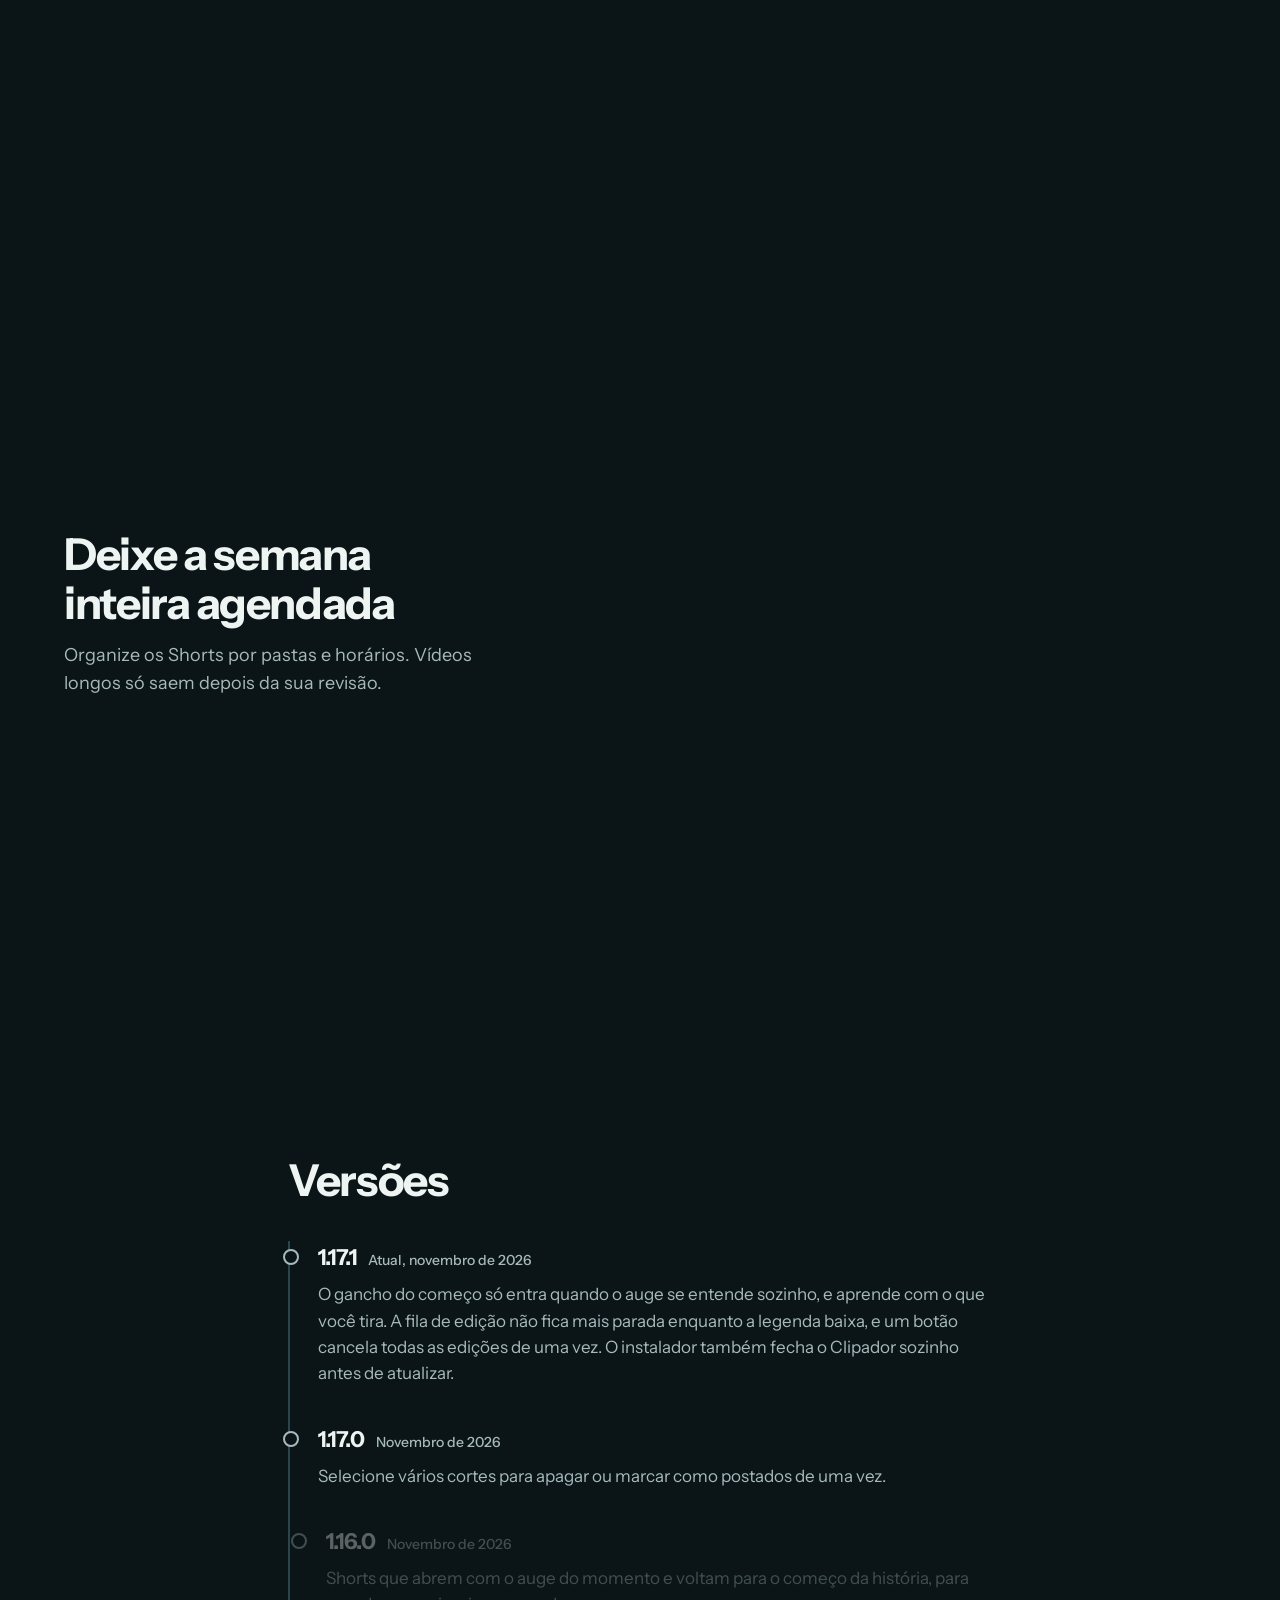
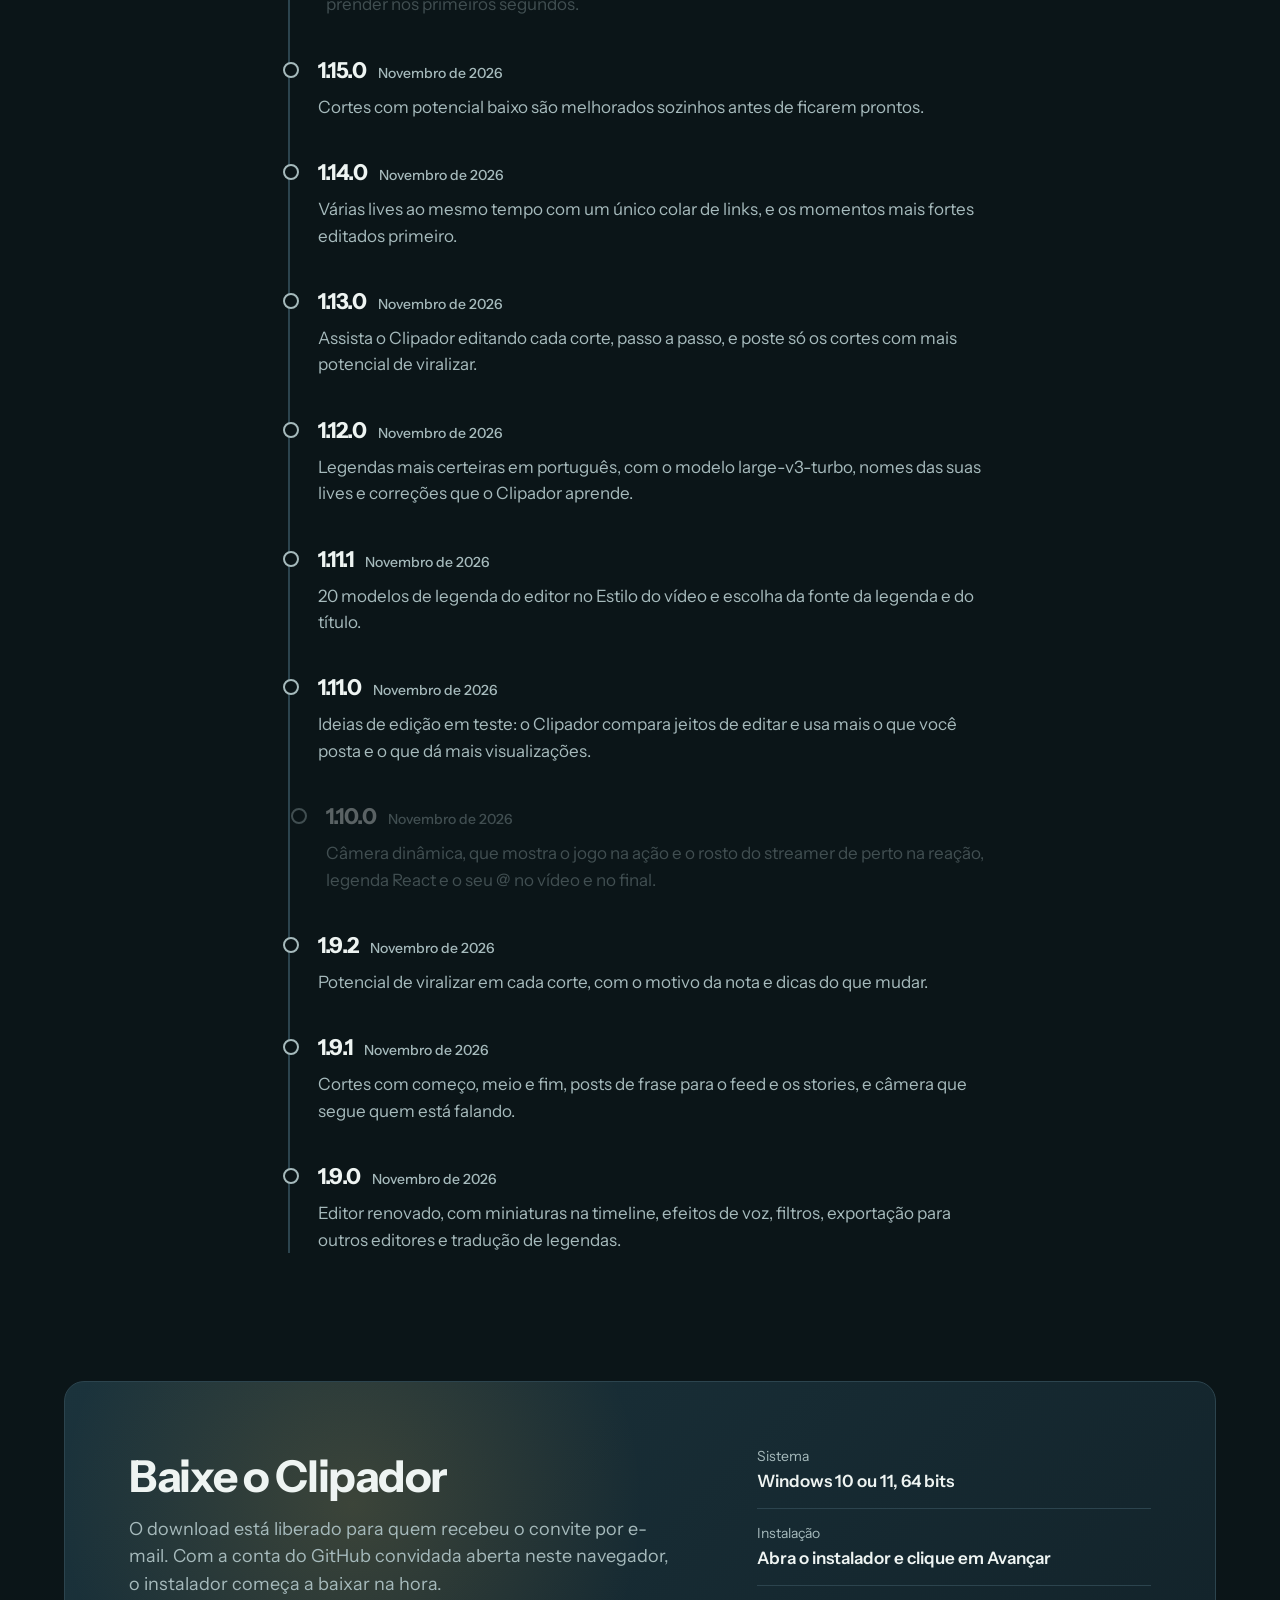
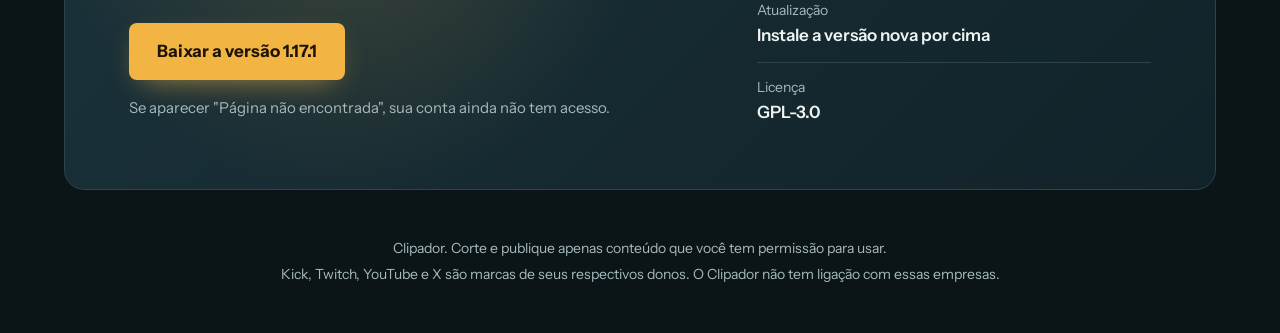
==== commit c1ad1f27: "Clipador 1.17.1" ====
--- a/site/index.html
+++ b/site/index.html
@@ -128,7 +128,7 @@
   <section class="versoes" id="versoes" aria-labelledby="versoes-t">
     <h2 class="sobe" id="versoes-t">Versões</h2>
     <ol id="linha-versoes">
-      <li><h3>1.17.1 <small>Atual, novembro de 2026</small></h3><p>A fila de edição não fica mais parada enquanto a legenda baixa, e um botão cancela todas as edições de uma vez. O instalador também fecha o Clipador sozinho antes de atualizar.</p></li>
+      <li><h3>1.17.1 <small>Atual, novembro de 2026</small></h3><p>O gancho do começo só entra quando o auge se entende sozinho, e aprende com o que você tira. A fila de edição não fica mais parada enquanto a legenda baixa, e um botão cancela todas as edições de uma vez. O instalador também fecha o Clipador sozinho antes de atualizar.</p></li>
       <li><h3>1.17.0 <small>Novembro de 2026</small></h3><p>Selecione vários cortes para apagar ou marcar como postados de uma vez.</p></li>
       <li><h3>1.16.0 <small>Novembro de 2026</small></h3><p>Shorts que abrem com o auge do momento e voltam para o começo da história, para prender nos primeiros segundos.</p></li>
       <li><h3>1.15.0 <small>Novembro de 2026</small></h3><p>Cortes com potencial baixo são melhorados sozinhos antes de ficarem prontos.</p></li>
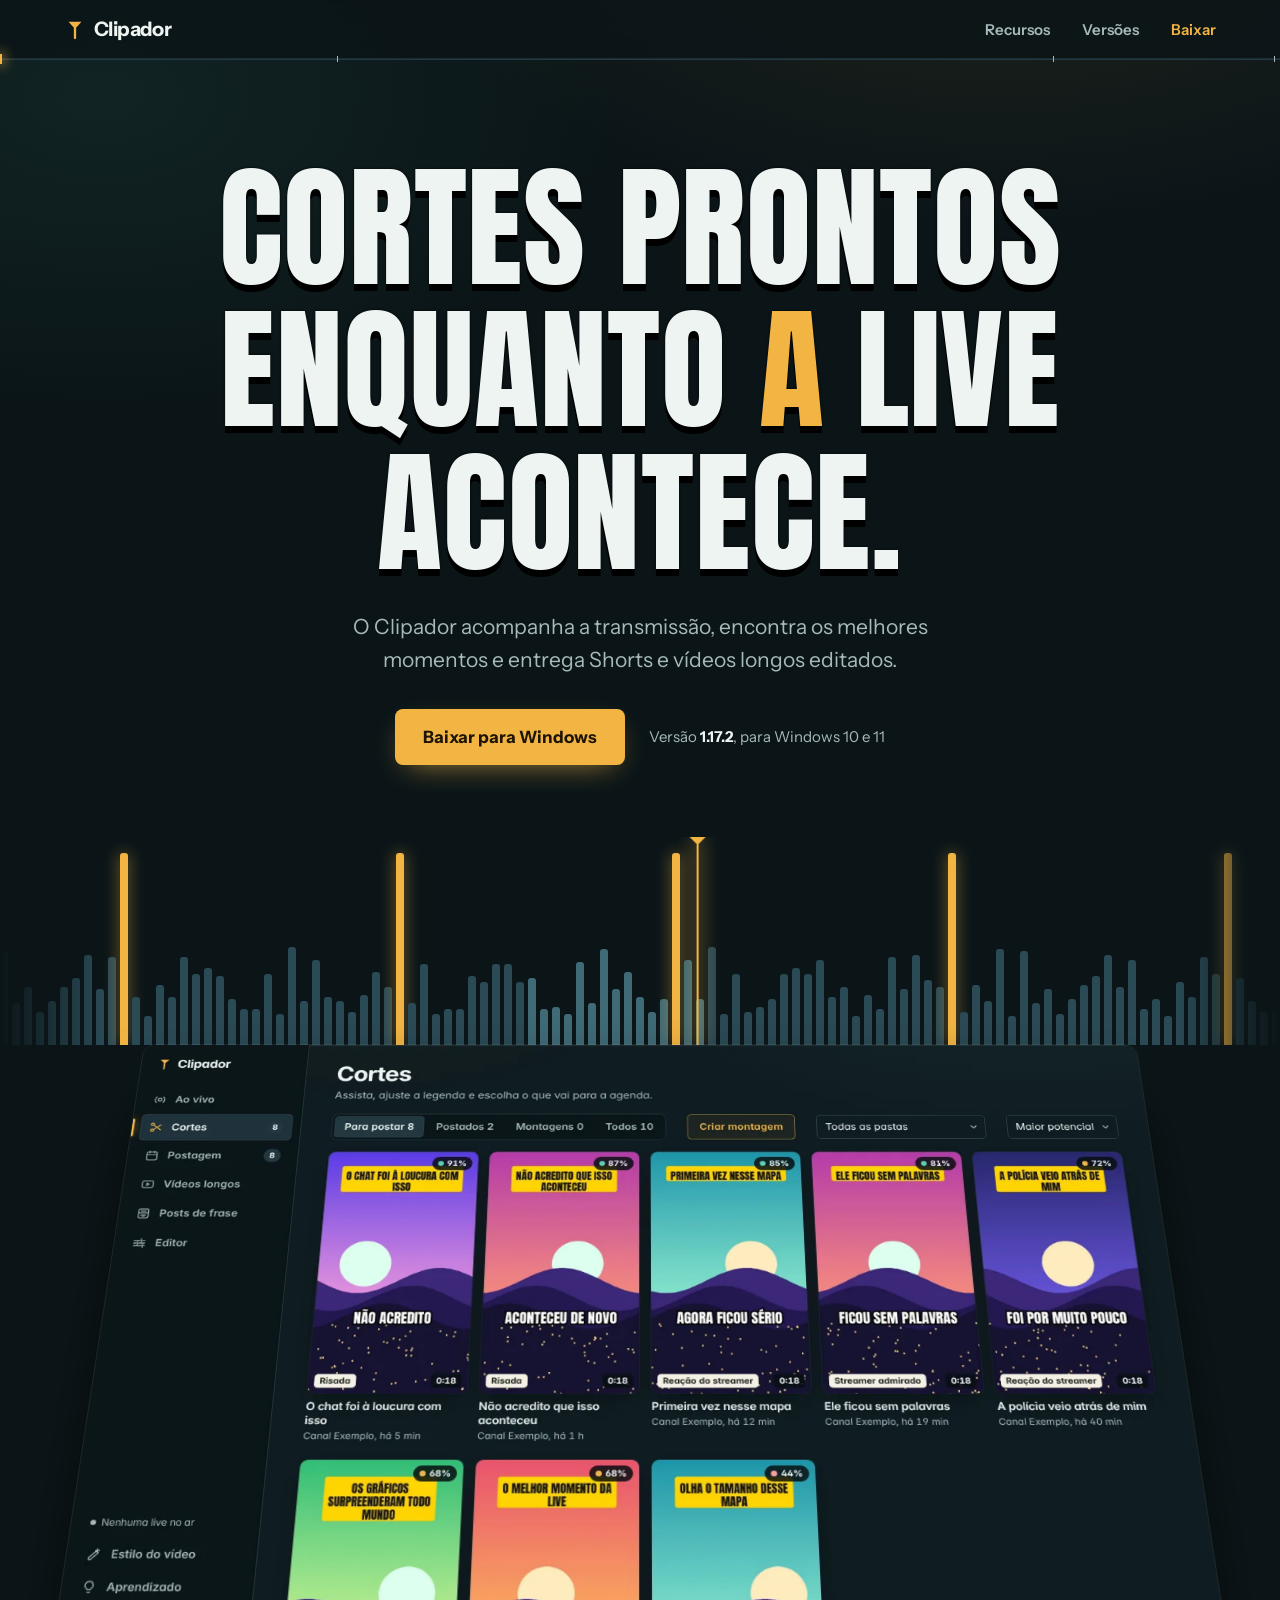
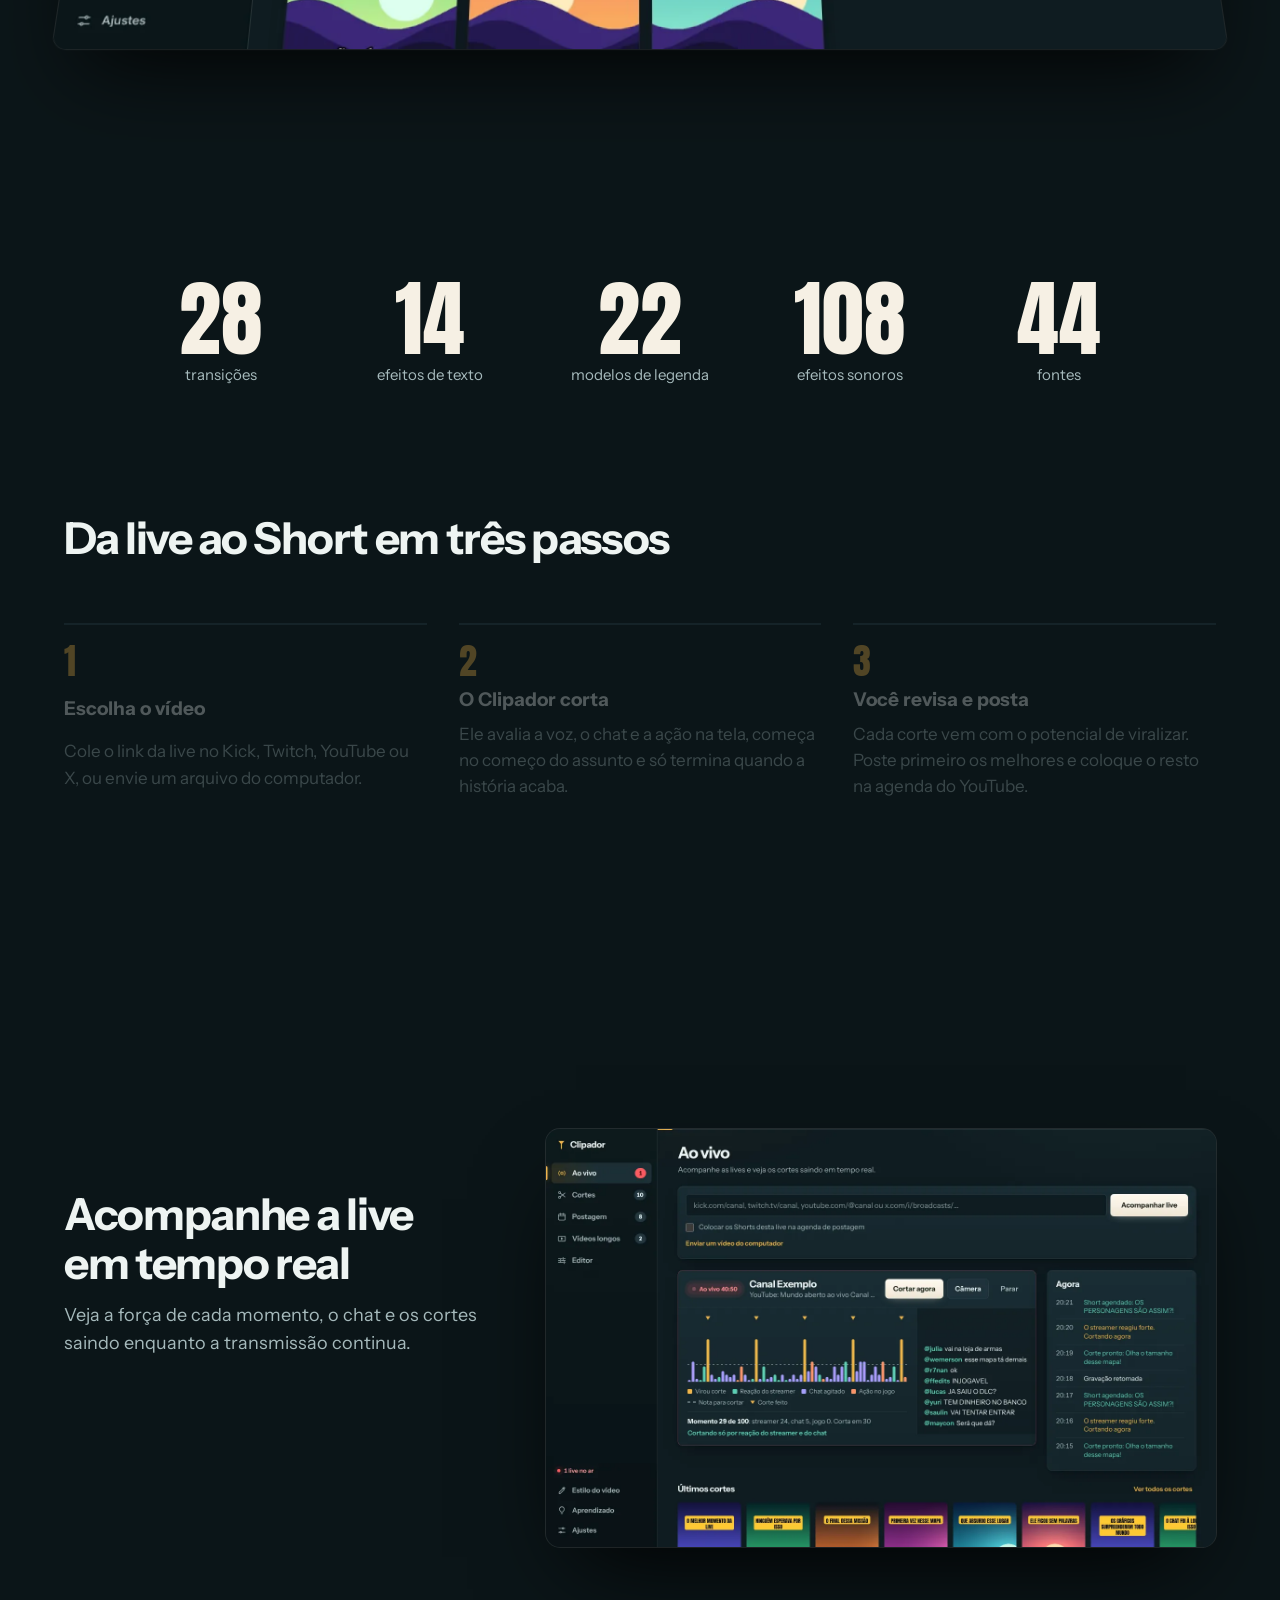
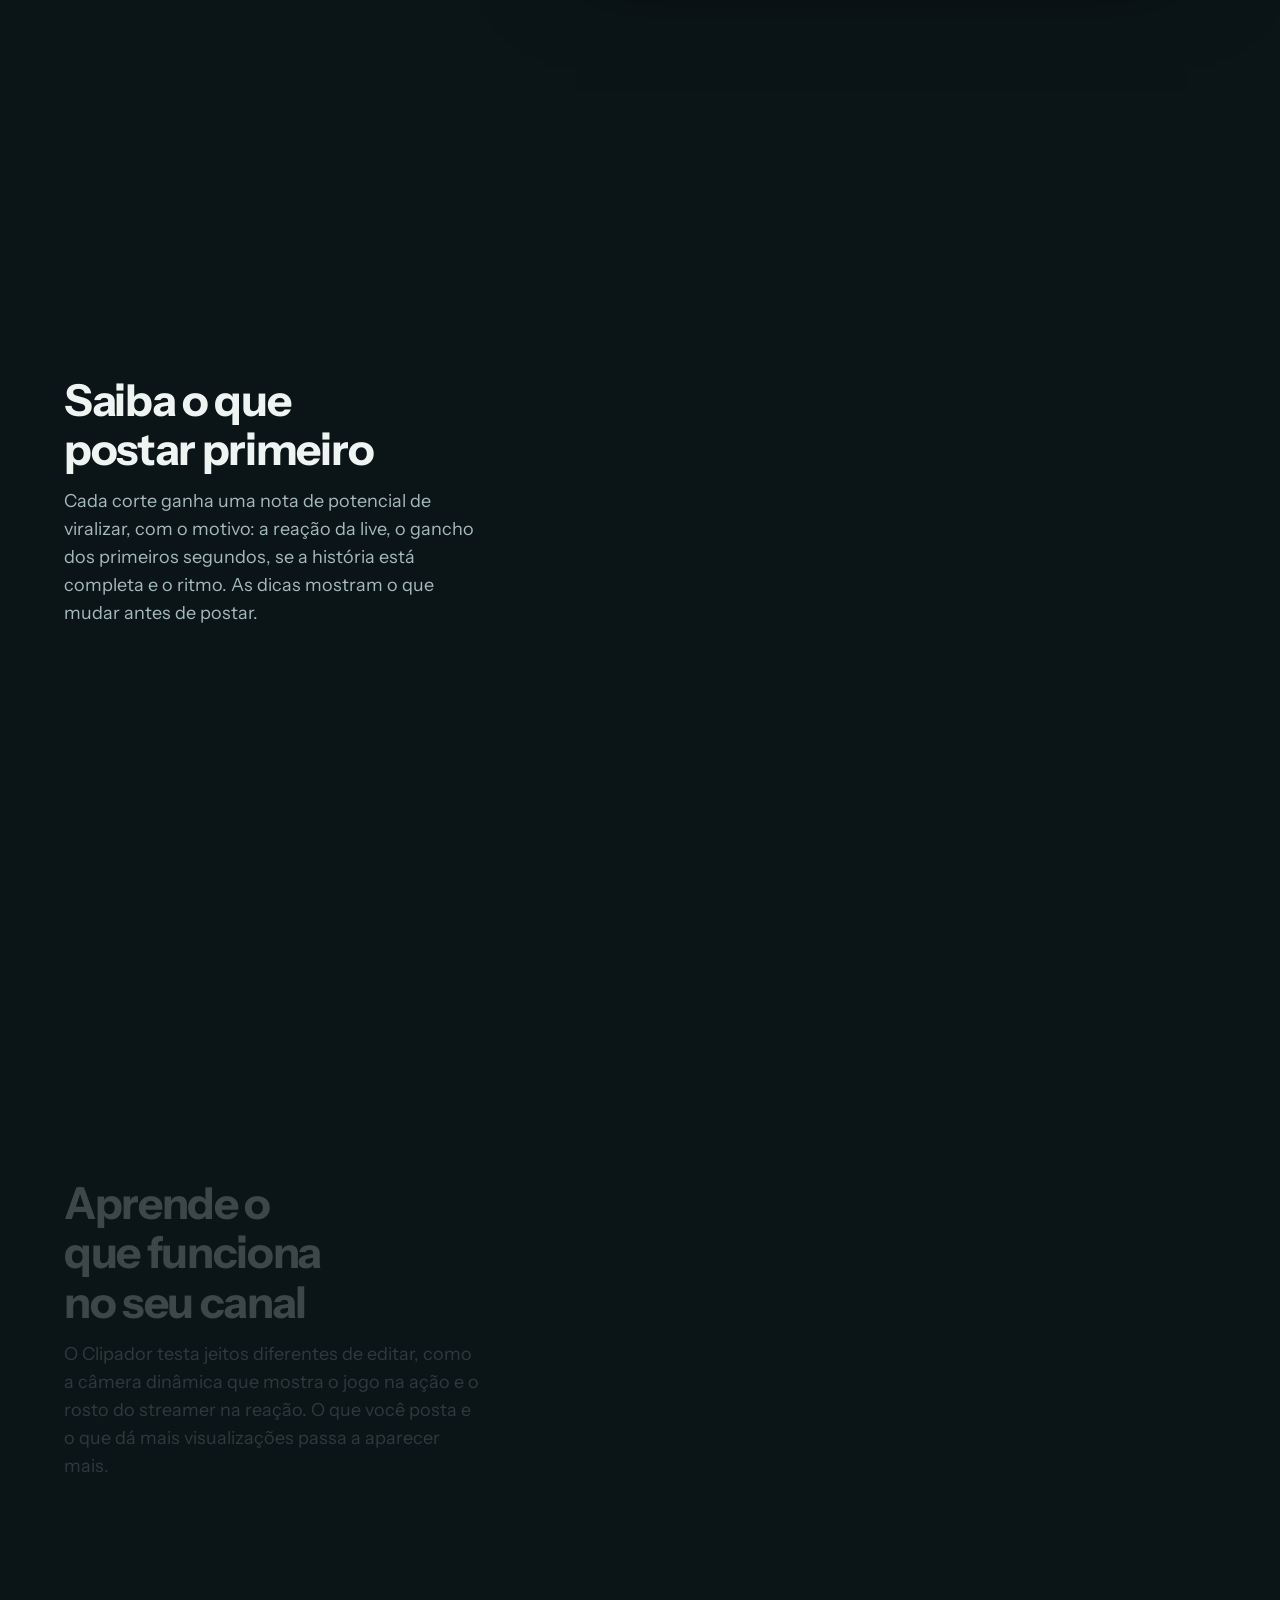
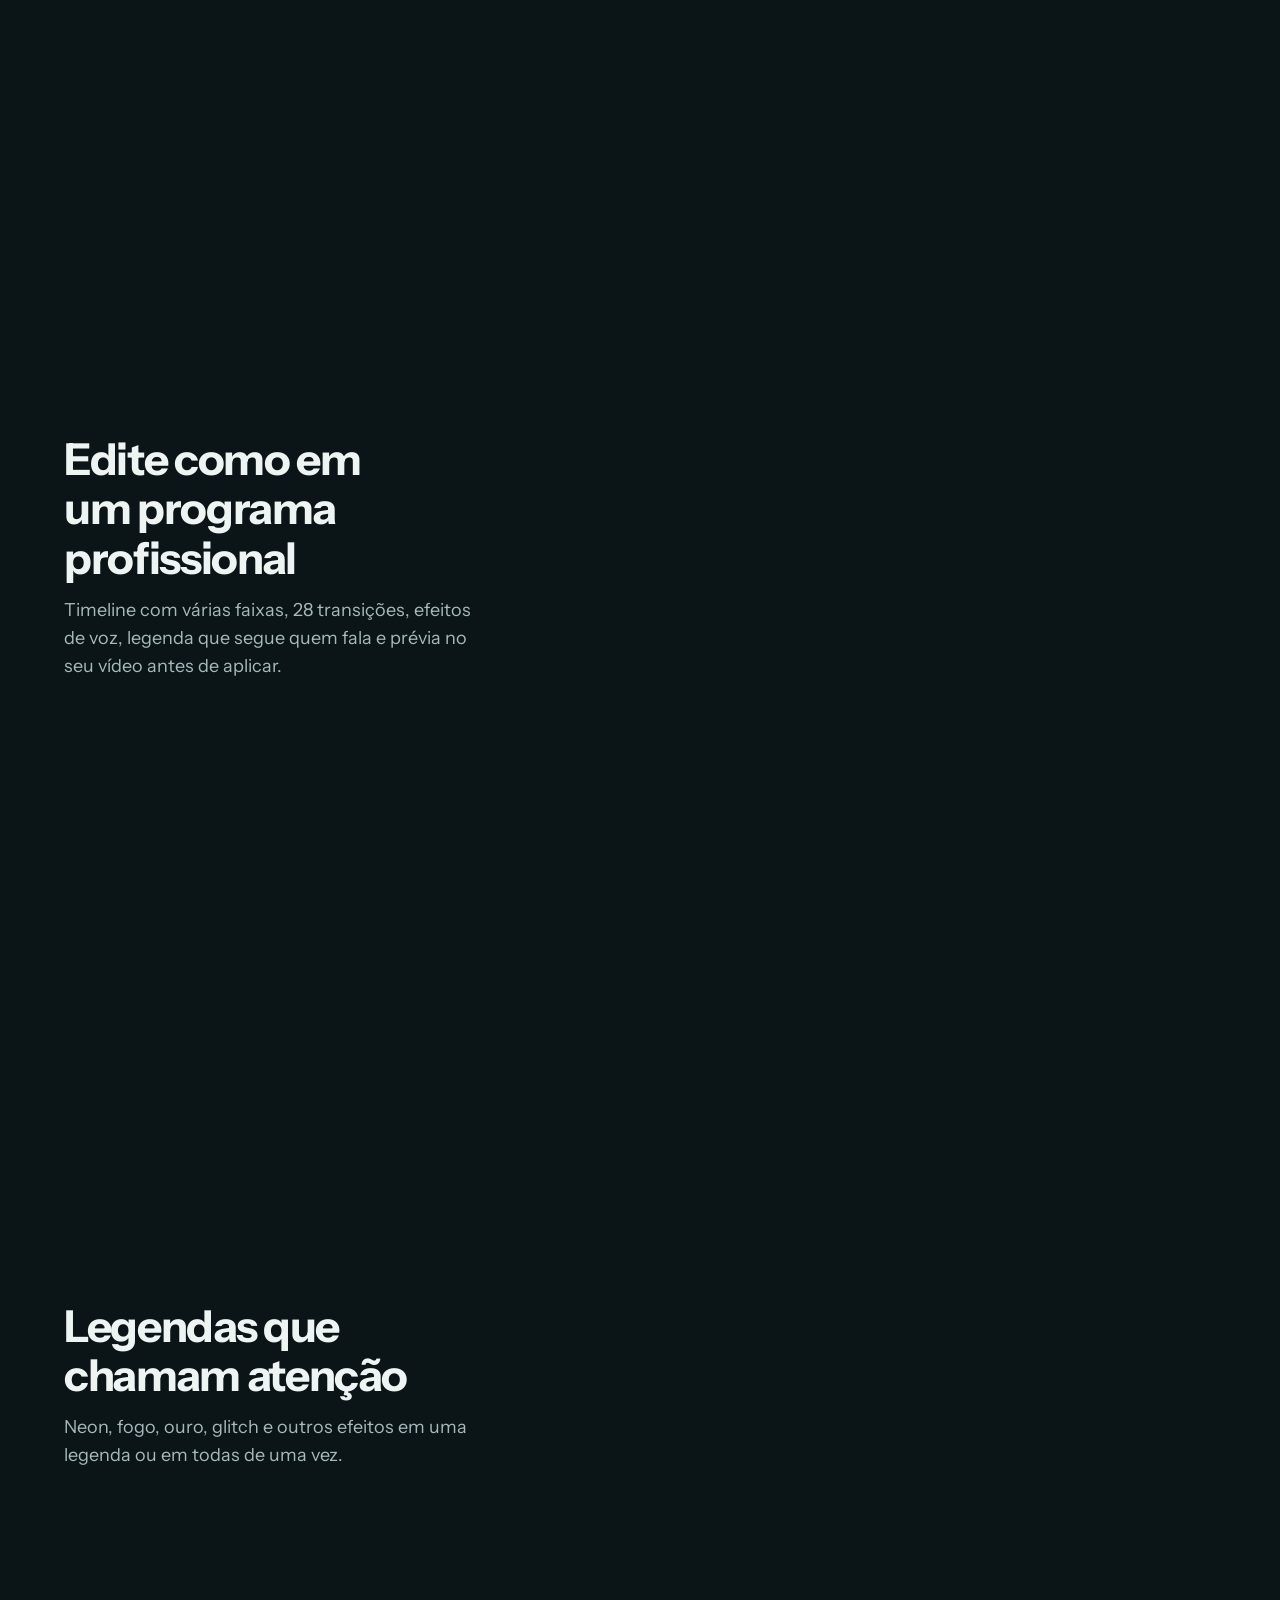
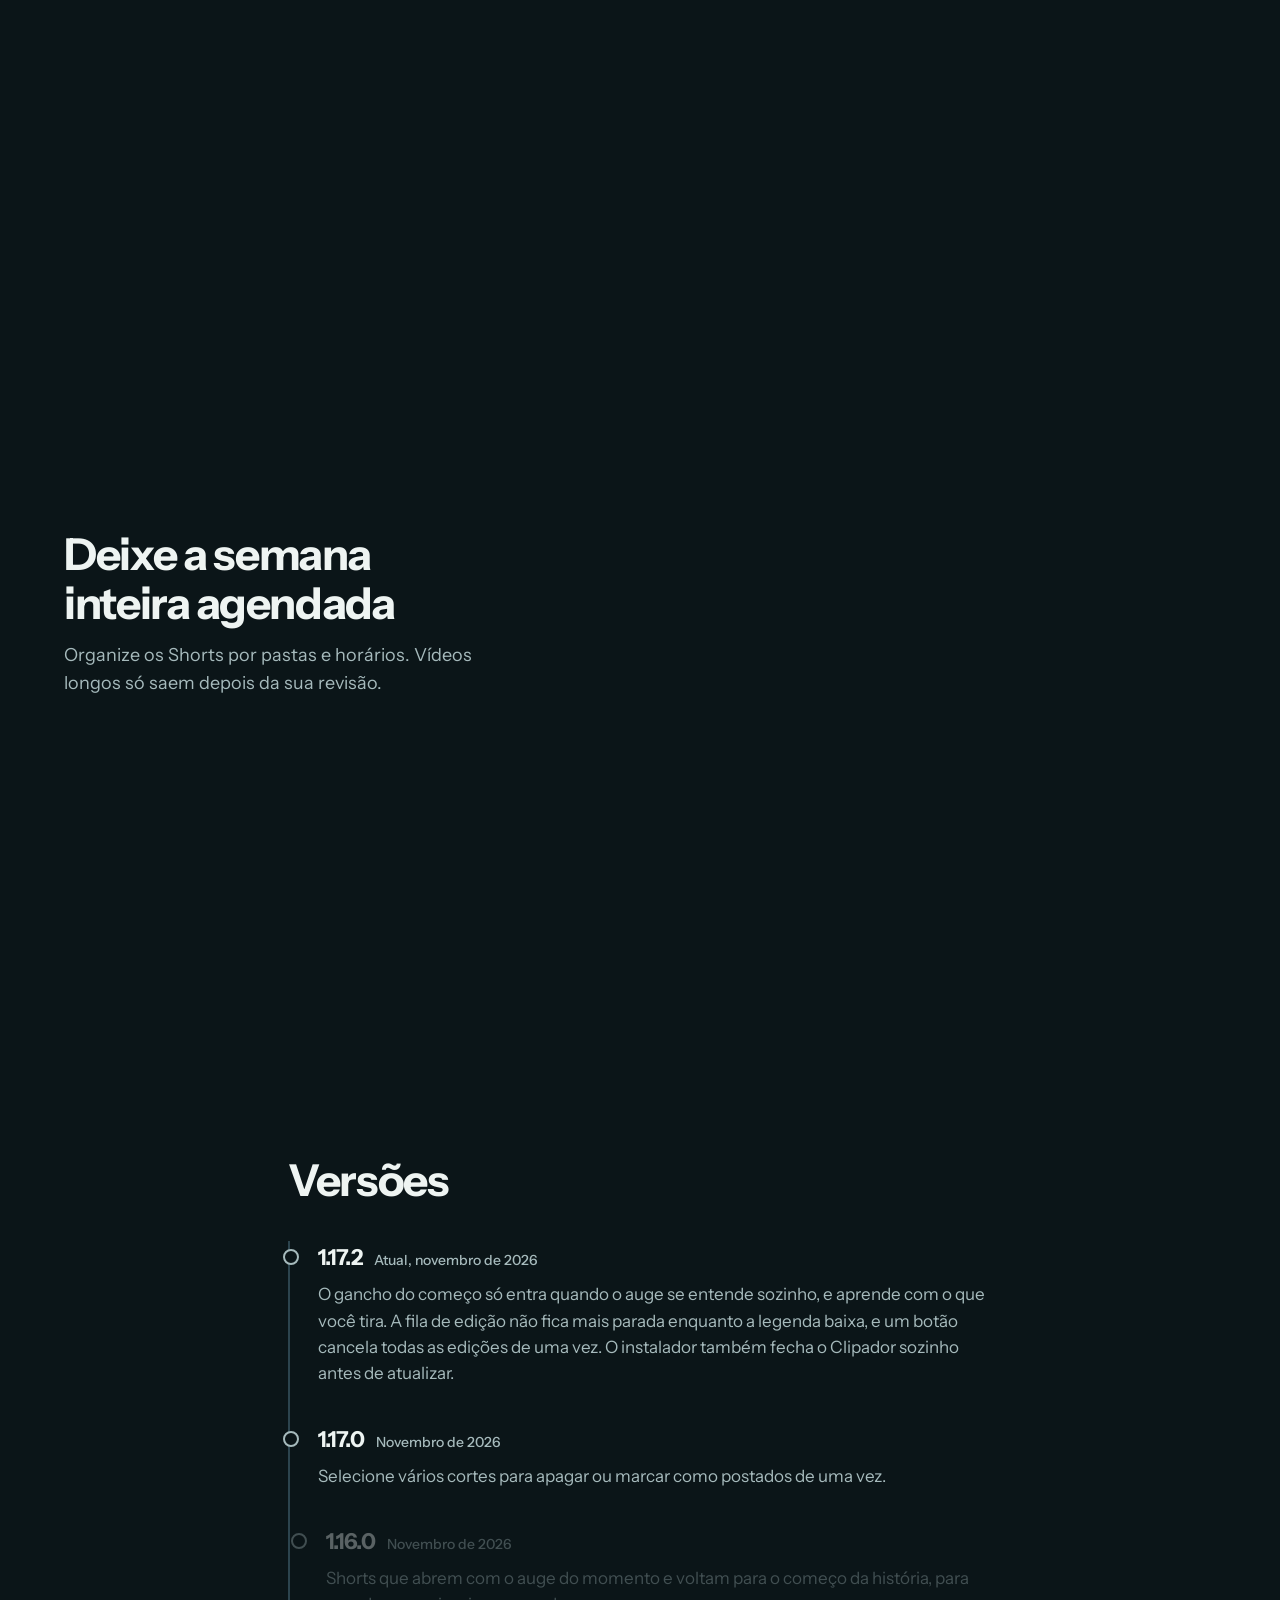
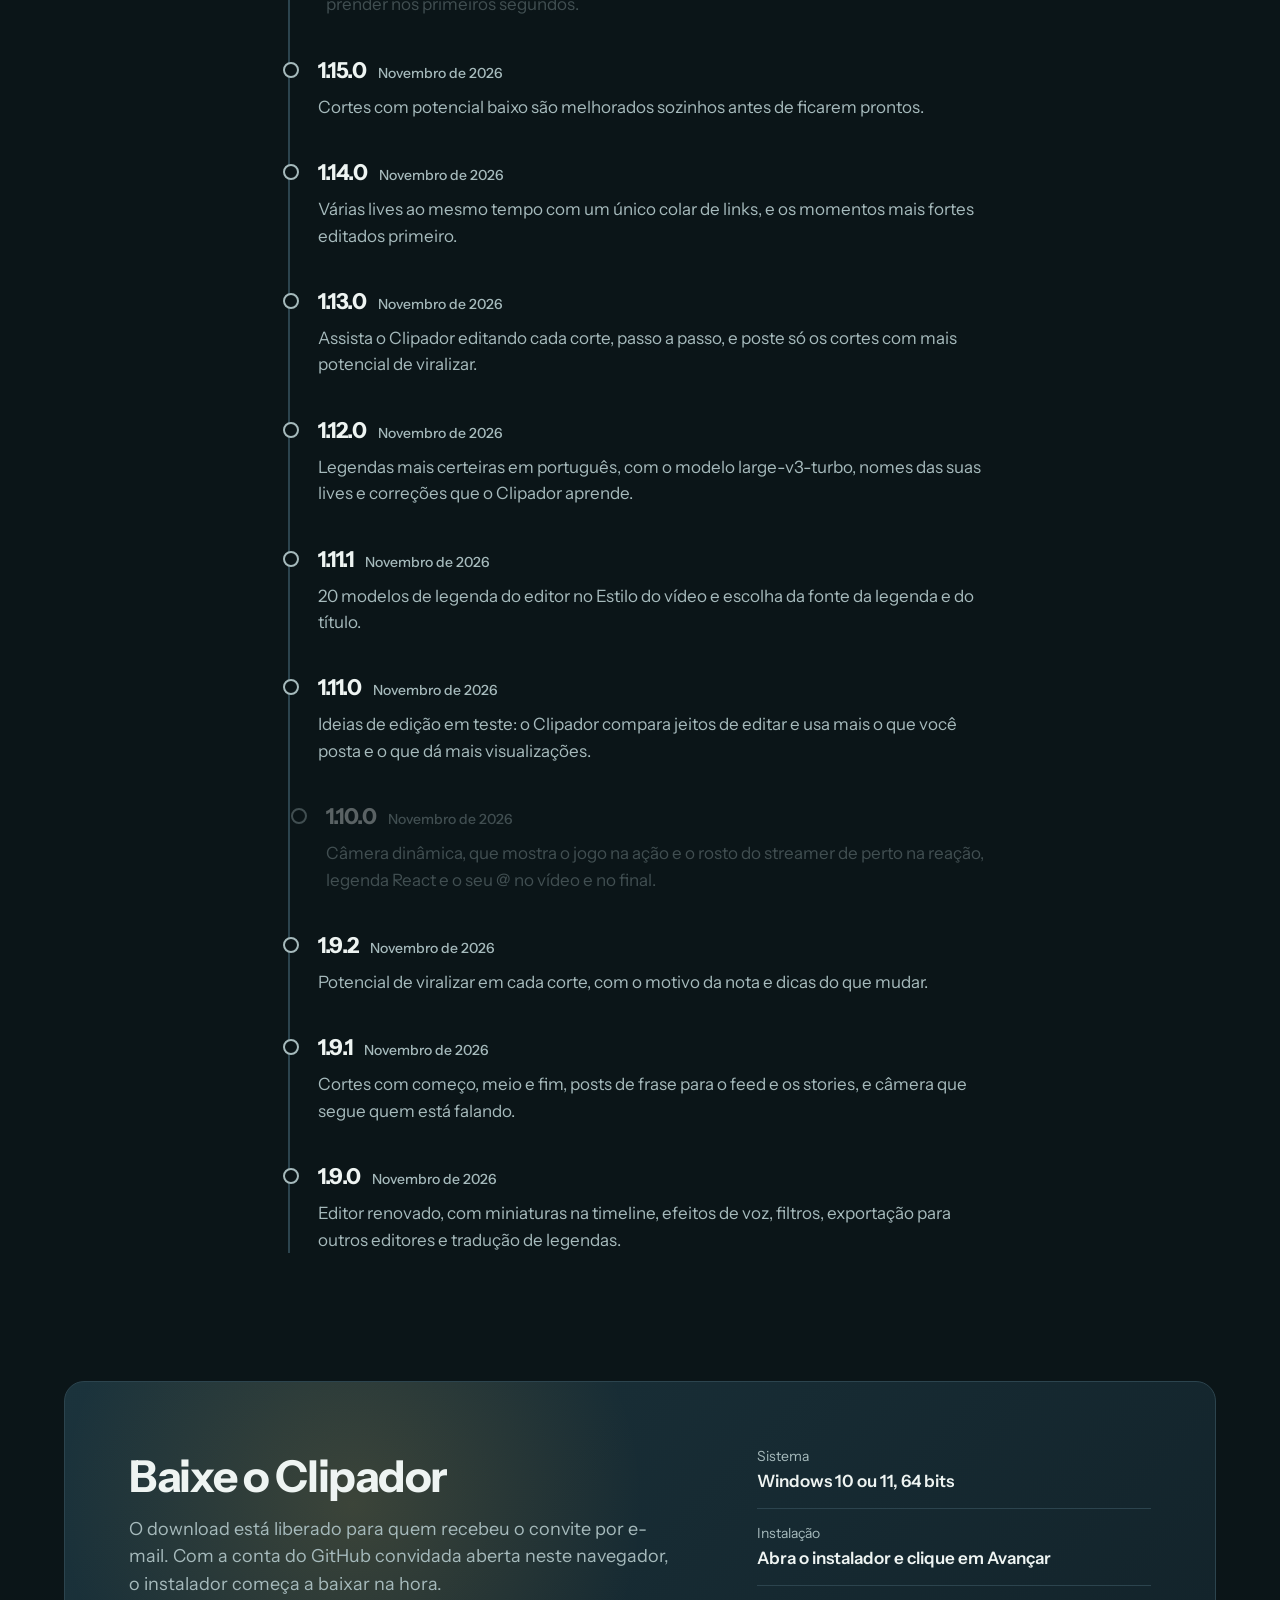
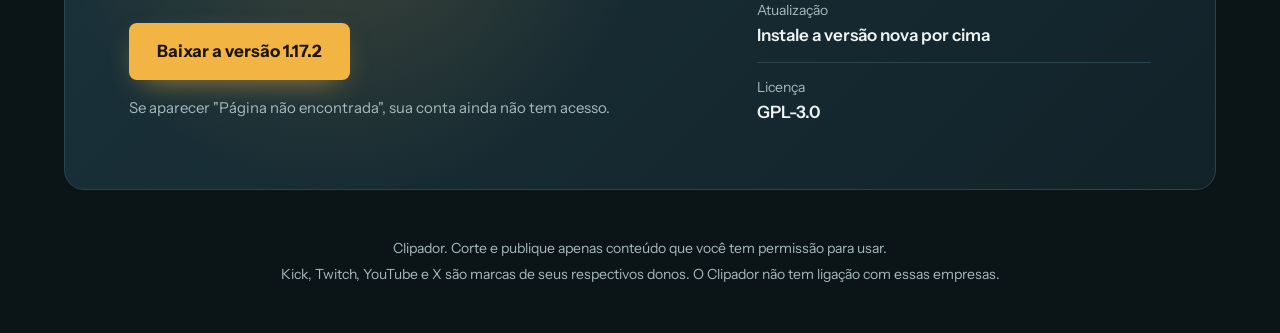
==== commit 80334a2a: "Clipador 1.17.2" ====
--- a/site/index.html
+++ b/site/index.html
@@ -53,7 +53,7 @@
     <p class="sub">O Clipador acompanha a transmissão, encontra os melhores momentos e entrega Shorts e vídeos longos editados.</p>
     <div class="acoes">
       <a class="botao" href="#baixar">Baixar para Windows</a>
-      <span class="versao-linha">Versão <b data-versao>1.17.1</b>, para Windows 10 e 11</span>
+      <span class="versao-linha">Versão <b data-versao>1.17.2</b>, para Windows 10 e 11</span>
     </div>
     </div>
 
@@ -128,7 +128,7 @@
   <section class="versoes" id="versoes" aria-labelledby="versoes-t">
     <h2 class="sobe" id="versoes-t">Versões</h2>
     <ol id="linha-versoes">
-      <li><h3>1.17.1 <small>Atual, novembro de 2026</small></h3><p>O gancho do começo só entra quando o auge se entende sozinho, e aprende com o que você tira. A fila de edição não fica mais parada enquanto a legenda baixa, e um botão cancela todas as edições de uma vez. O instalador também fecha o Clipador sozinho antes de atualizar.</p></li>
+      <li><h3>1.17.2 <small>Atual, novembro de 2026</small></h3><p>O gancho do começo só entra quando o auge se entende sozinho, e aprende com o que você tira. A fila de edição não fica mais parada enquanto a legenda baixa, e um botão cancela todas as edições de uma vez. O instalador também fecha o Clipador sozinho antes de atualizar.</p></li>
       <li><h3>1.17.0 <small>Novembro de 2026</small></h3><p>Selecione vários cortes para apagar ou marcar como postados de uma vez.</p></li>
       <li><h3>1.16.0 <small>Novembro de 2026</small></h3><p>Shorts que abrem com o auge do momento e voltam para o começo da história, para prender nos primeiros segundos.</p></li>
       <li><h3>1.15.0 <small>Novembro de 2026</small></h3><p>Cortes com potencial baixo são melhorados sozinhos antes de ficarem prontos.</p></li>
@@ -148,7 +148,7 @@
     <div>
       <h2 id="baixar-t">Baixe o Clipador</h2>
       <p>O download está liberado para quem recebeu o convite por e-mail. Com a conta do GitHub convidada aberta neste navegador, o instalador começa a baixar na hora.</p>
-      <a class="botao" href="https://github.com/inovaL-dev/clipador/releases/latest/download/Clipador-Instalador.exe">Baixar a versão <span data-versao>1.17.1</span></a>
+      <a class="botao" href="https://github.com/inovaL-dev/clipador/releases/latest/download/Clipador-Instalador.exe">Baixar a versão <span data-versao>1.17.2</span></a>
       <p class="nota">Se aparecer "Página não encontrada", sua conta ainda não tem acesso.</p>
     </div>
     <dl>
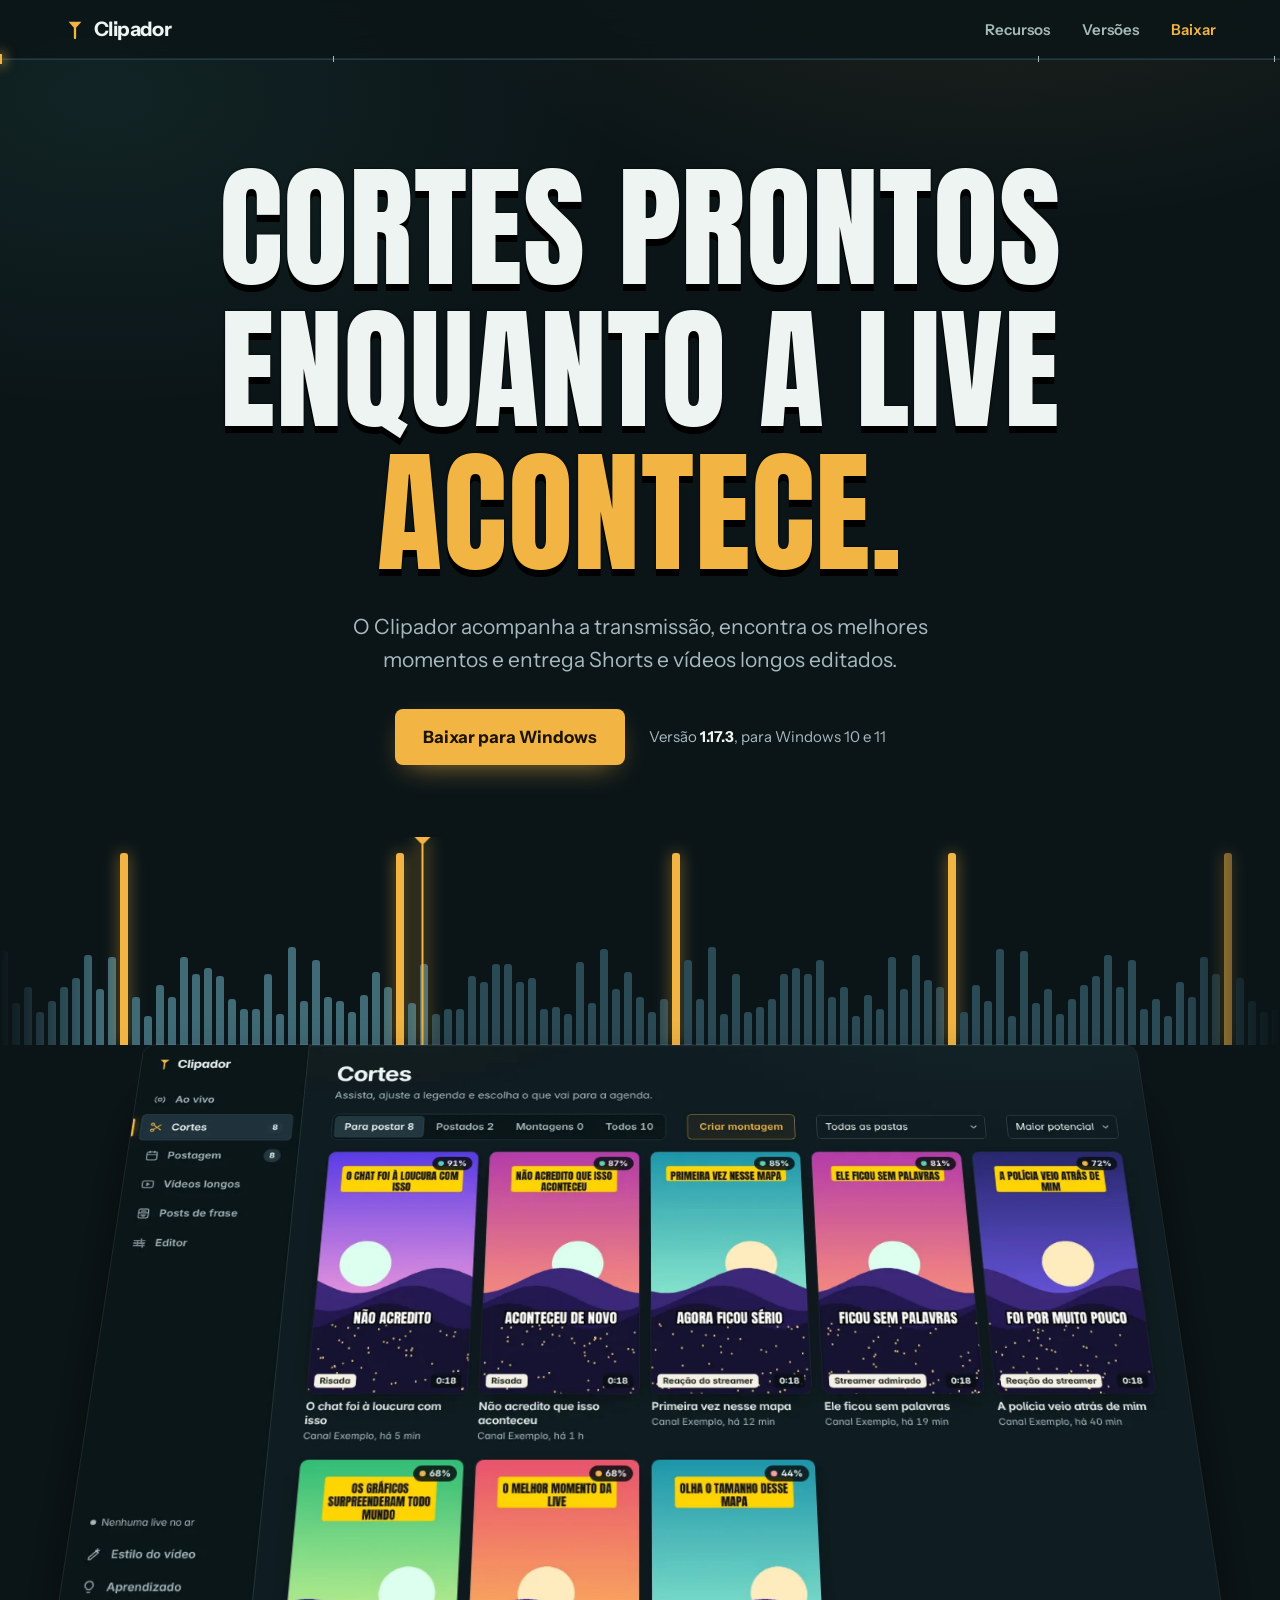
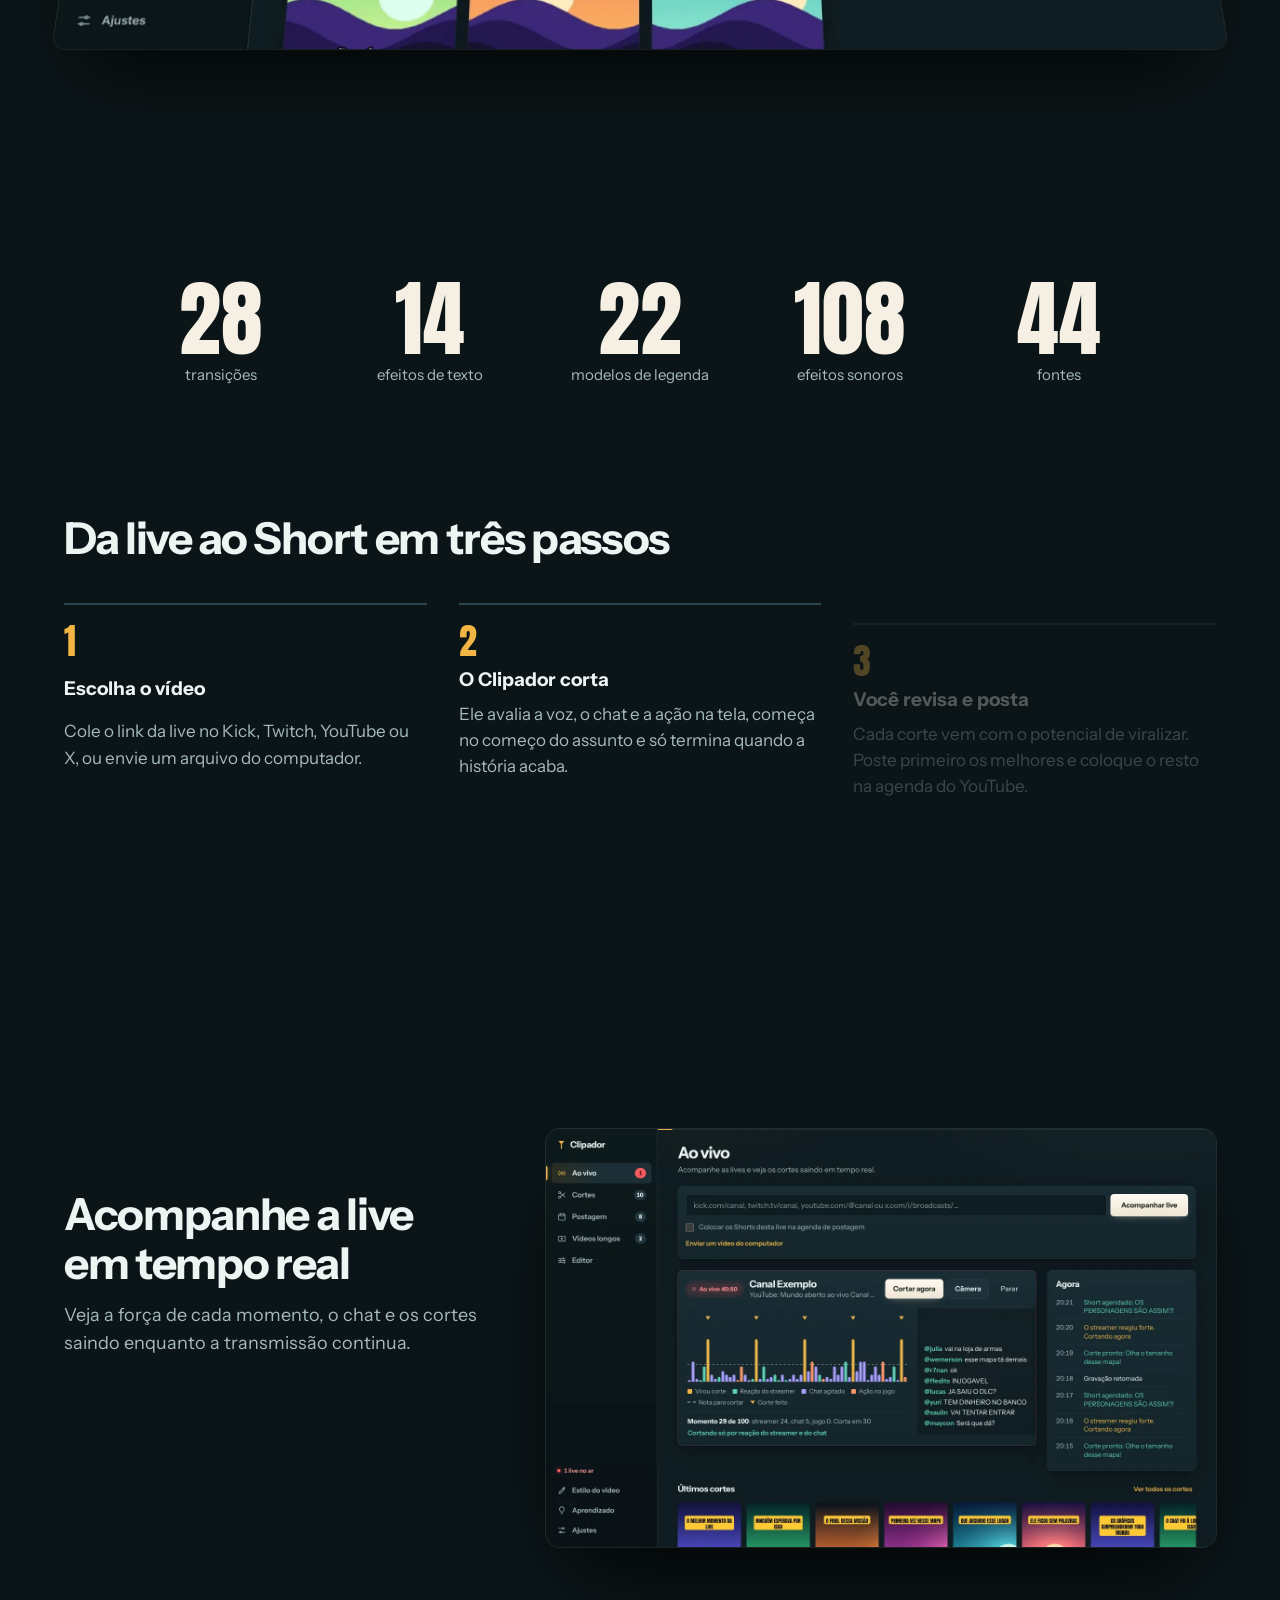
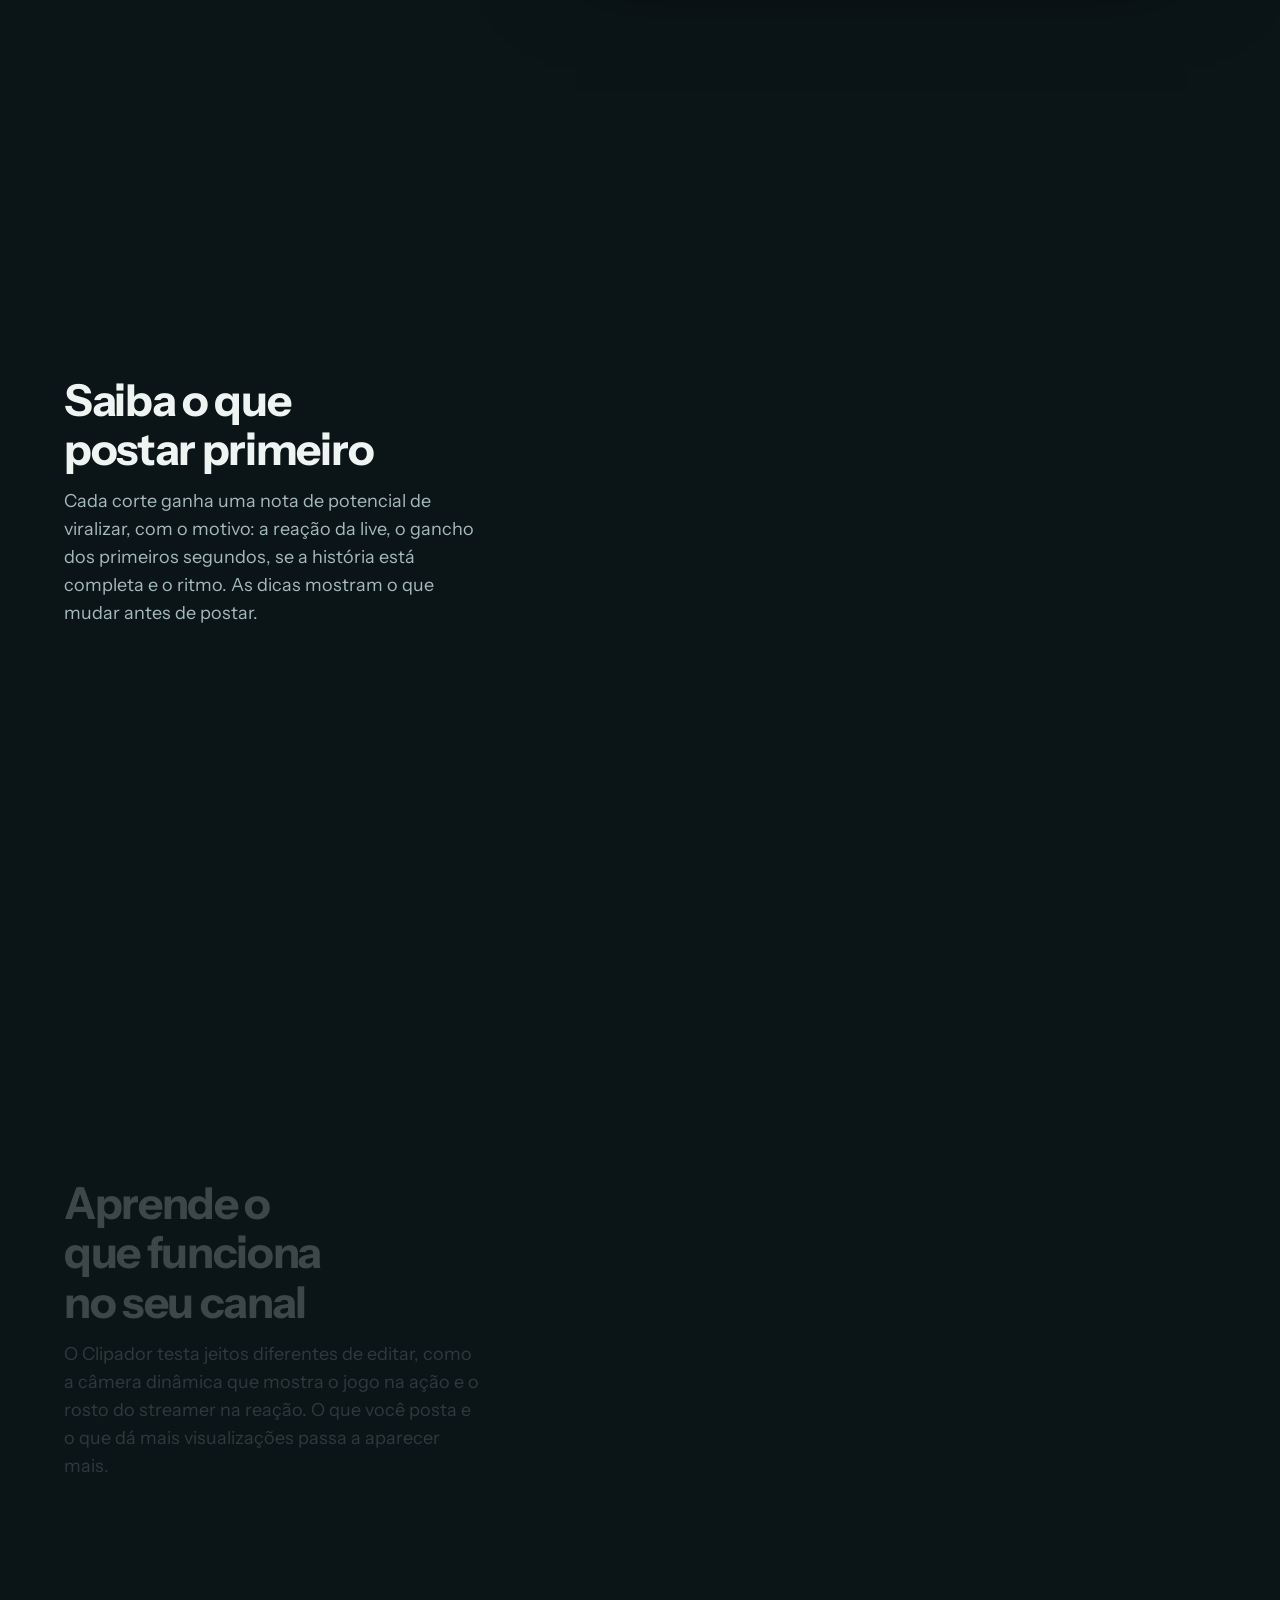
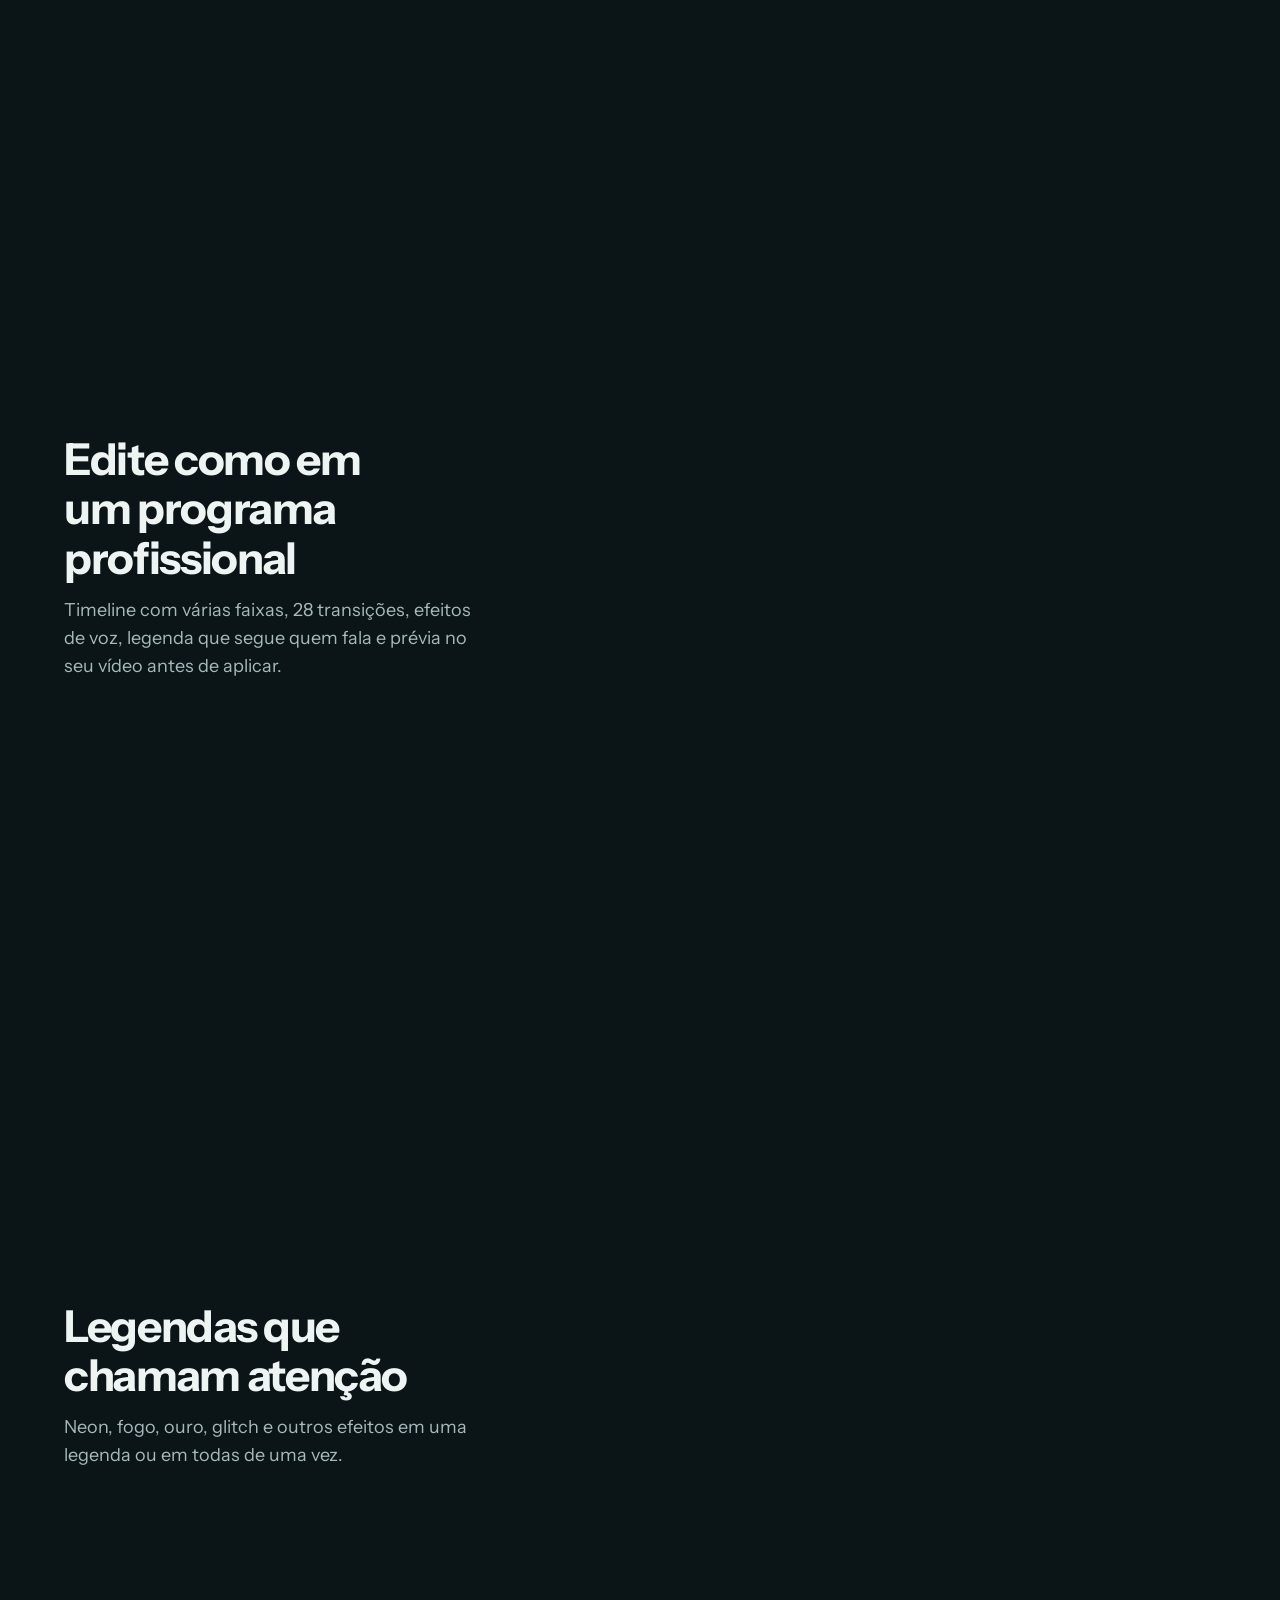
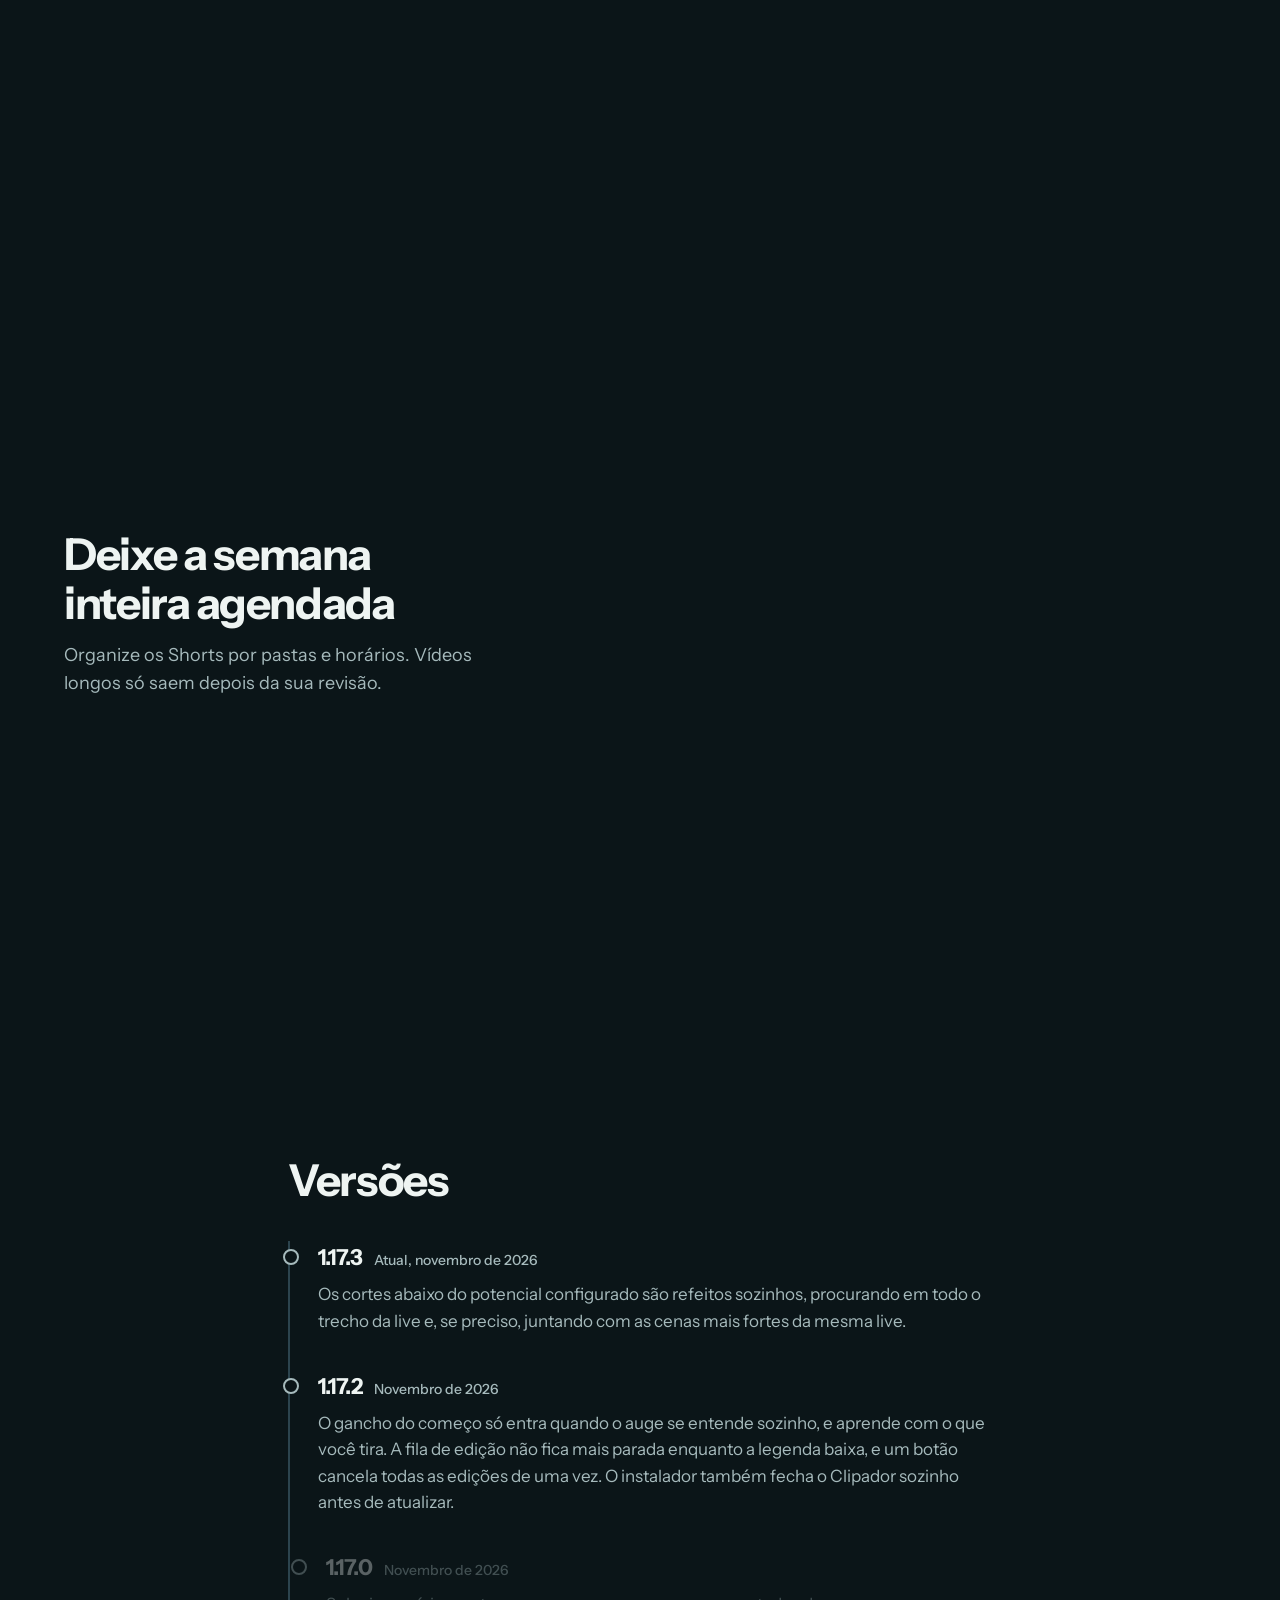
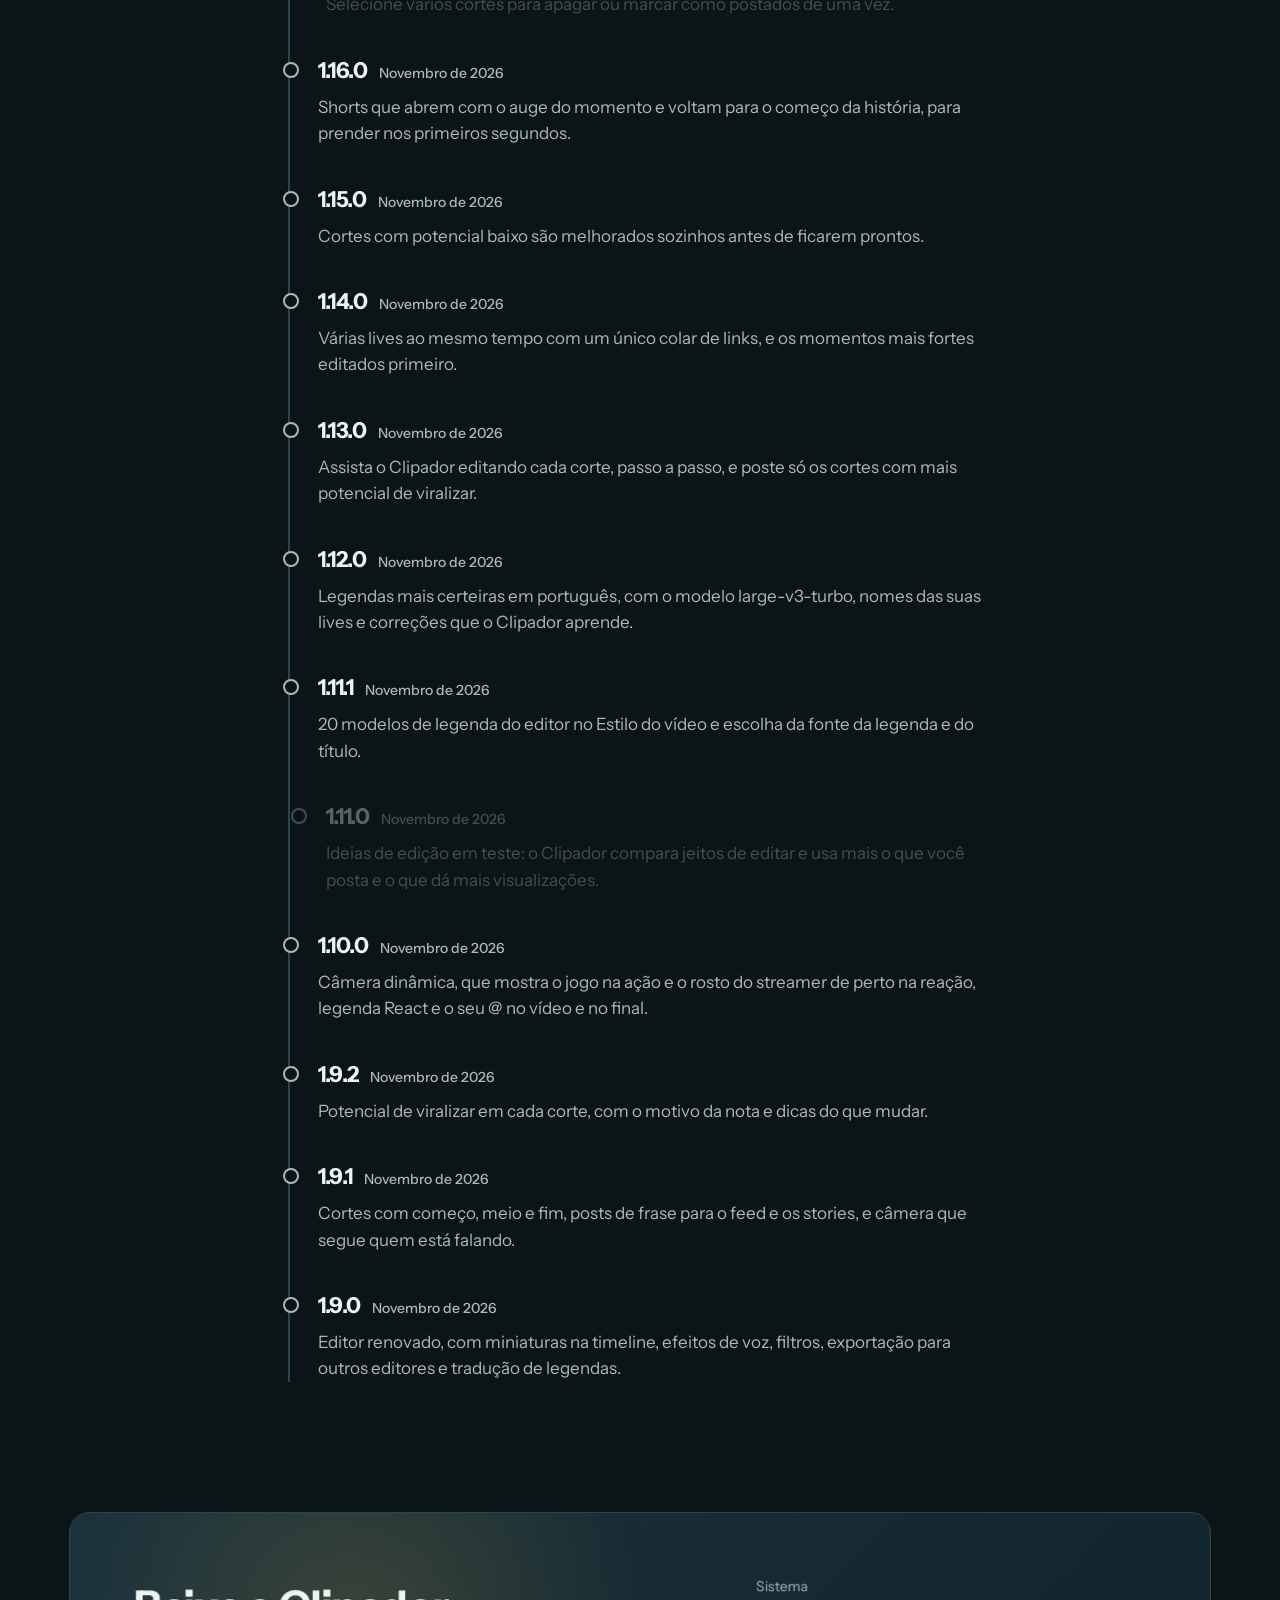
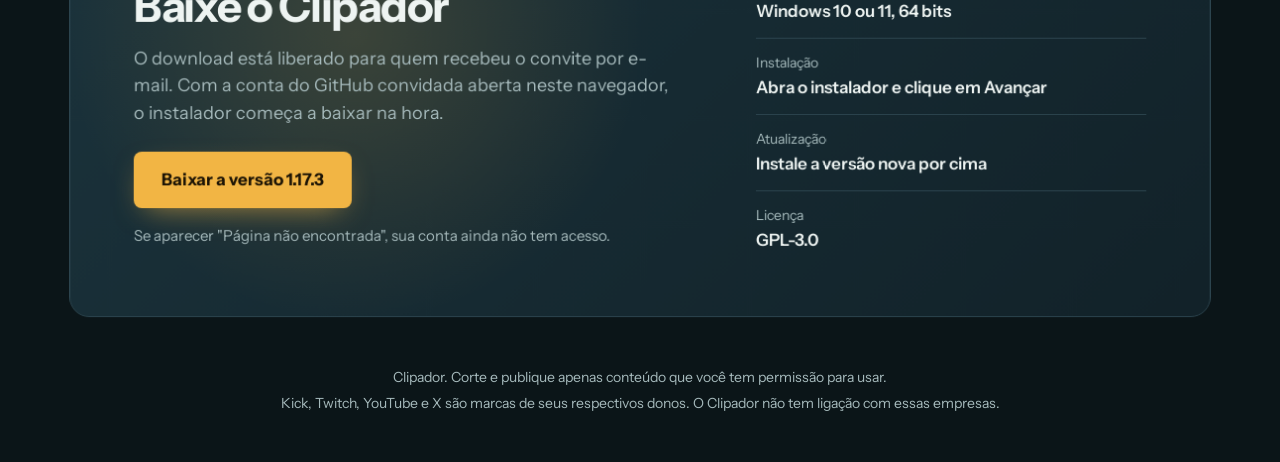
==== commit e3b6e88f: "Clipador 1.17.3" ====
--- a/site/index.html
+++ b/site/index.html
@@ -53,7 +53,7 @@
     <p class="sub">O Clipador acompanha a transmissão, encontra os melhores momentos e entrega Shorts e vídeos longos editados.</p>
     <div class="acoes">
       <a class="botao" href="#baixar">Baixar para Windows</a>
-      <span class="versao-linha">Versão <b data-versao>1.17.2</b>, para Windows 10 e 11</span>
+      <span class="versao-linha">Versão <b data-versao>1.17.3</b>, para Windows 10 e 11</span>
     </div>
     </div>
 
@@ -128,7 +128,8 @@
   <section class="versoes" id="versoes" aria-labelledby="versoes-t">
     <h2 class="sobe" id="versoes-t">Versões</h2>
     <ol id="linha-versoes">
-      <li><h3>1.17.2 <small>Atual, novembro de 2026</small></h3><p>O gancho do começo só entra quando o auge se entende sozinho, e aprende com o que você tira. A fila de edição não fica mais parada enquanto a legenda baixa, e um botão cancela todas as edições de uma vez. O instalador também fecha o Clipador sozinho antes de atualizar.</p></li>
+      <li><h3>1.17.3 <small>Atual, novembro de 2026</small></h3><p>Os cortes abaixo do potencial configurado são refeitos sozinhos, procurando em todo o trecho da live e, se preciso, juntando com as cenas mais fortes da mesma live.</p></li>
+      <li><h3>1.17.2 <small>Novembro de 2026</small></h3><p>O gancho do começo só entra quando o auge se entende sozinho, e aprende com o que você tira. A fila de edição não fica mais parada enquanto a legenda baixa, e um botão cancela todas as edições de uma vez. O instalador também fecha o Clipador sozinho antes de atualizar.</p></li>
       <li><h3>1.17.0 <small>Novembro de 2026</small></h3><p>Selecione vários cortes para apagar ou marcar como postados de uma vez.</p></li>
       <li><h3>1.16.0 <small>Novembro de 2026</small></h3><p>Shorts que abrem com o auge do momento e voltam para o começo da história, para prender nos primeiros segundos.</p></li>
       <li><h3>1.15.0 <small>Novembro de 2026</small></h3><p>Cortes com potencial baixo são melhorados sozinhos antes de ficarem prontos.</p></li>
@@ -148,7 +149,7 @@
     <div>
       <h2 id="baixar-t">Baixe o Clipador</h2>
       <p>O download está liberado para quem recebeu o convite por e-mail. Com a conta do GitHub convidada aberta neste navegador, o instalador começa a baixar na hora.</p>
-      <a class="botao" href="https://github.com/inovaL-dev/clipador/releases/latest/download/Clipador-Instalador.exe">Baixar a versão <span data-versao>1.17.2</span></a>
+      <a class="botao" href="https://github.com/inovaL-dev/clipador/releases/latest/download/Clipador-Instalador.exe">Baixar a versão <span data-versao>1.17.3</span></a>
       <p class="nota">Se aparecer "Página não encontrada", sua conta ainda não tem acesso.</p>
     </div>
     <dl>
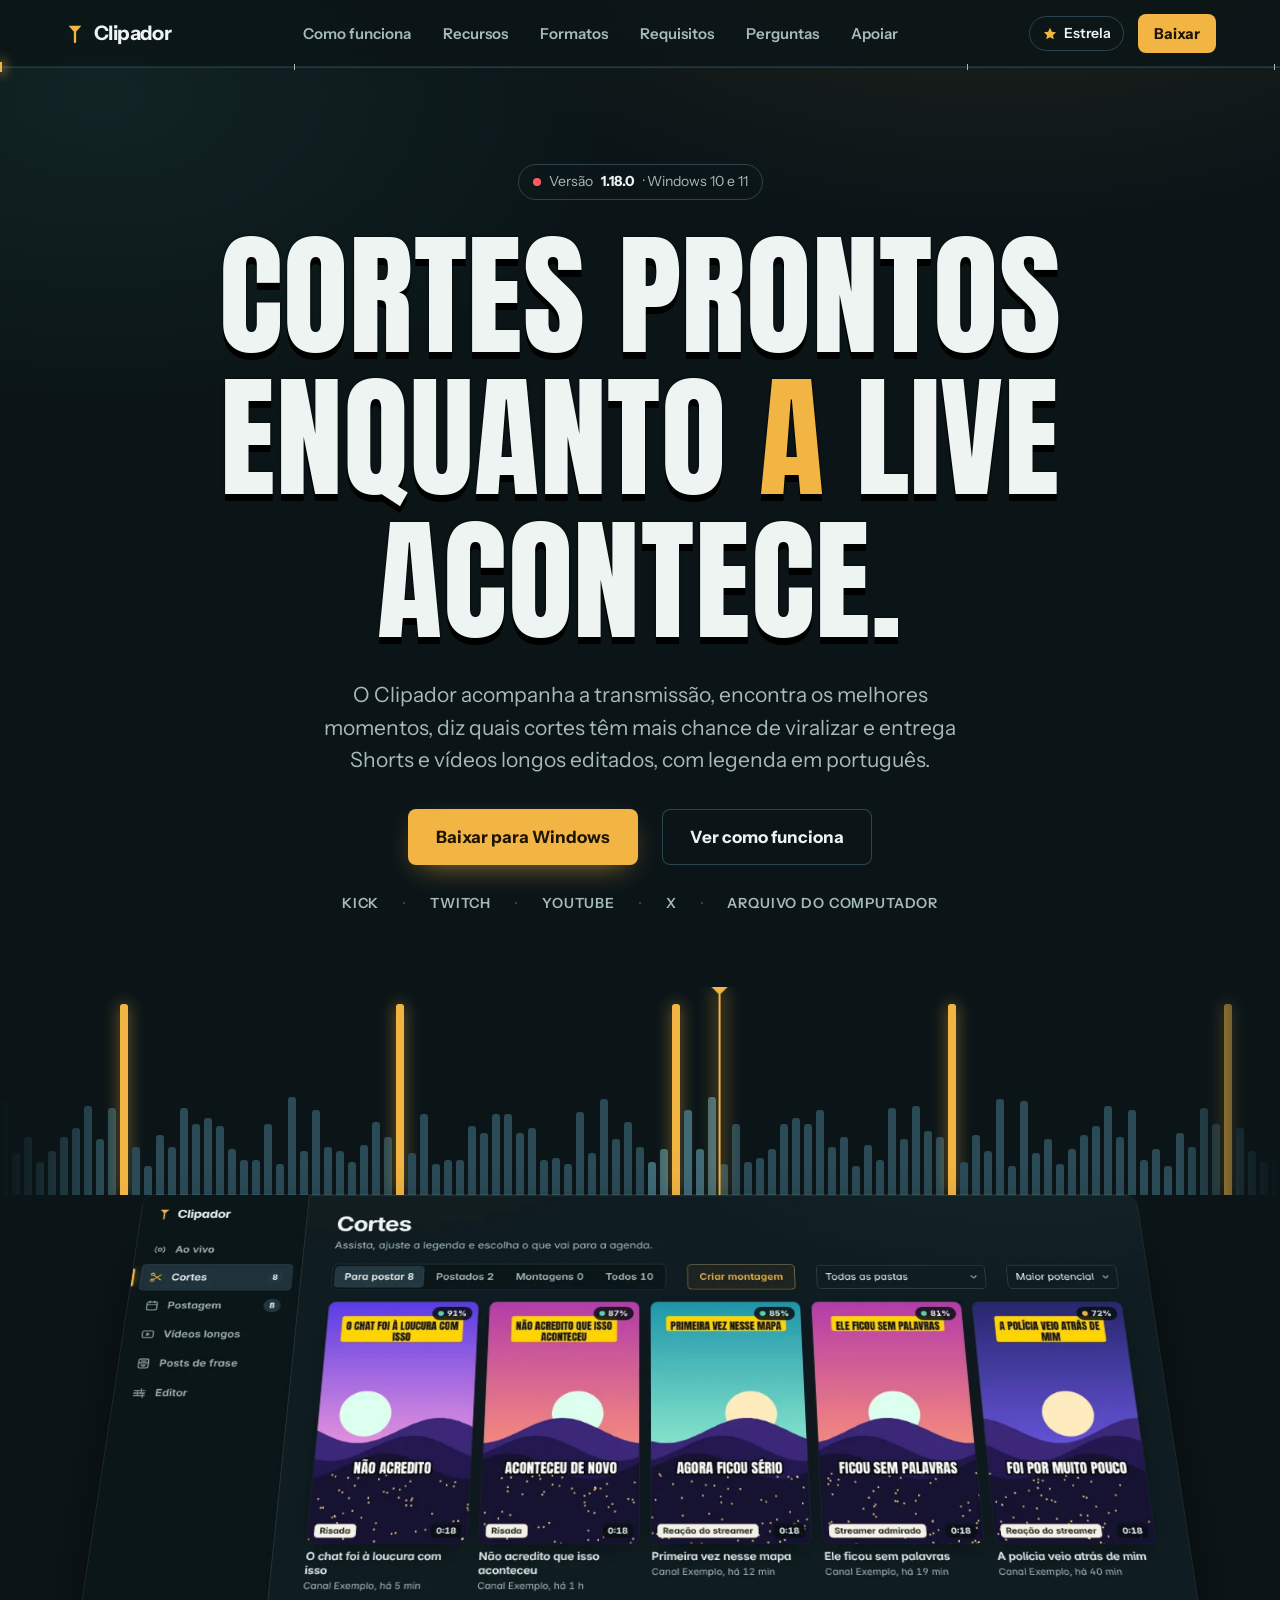
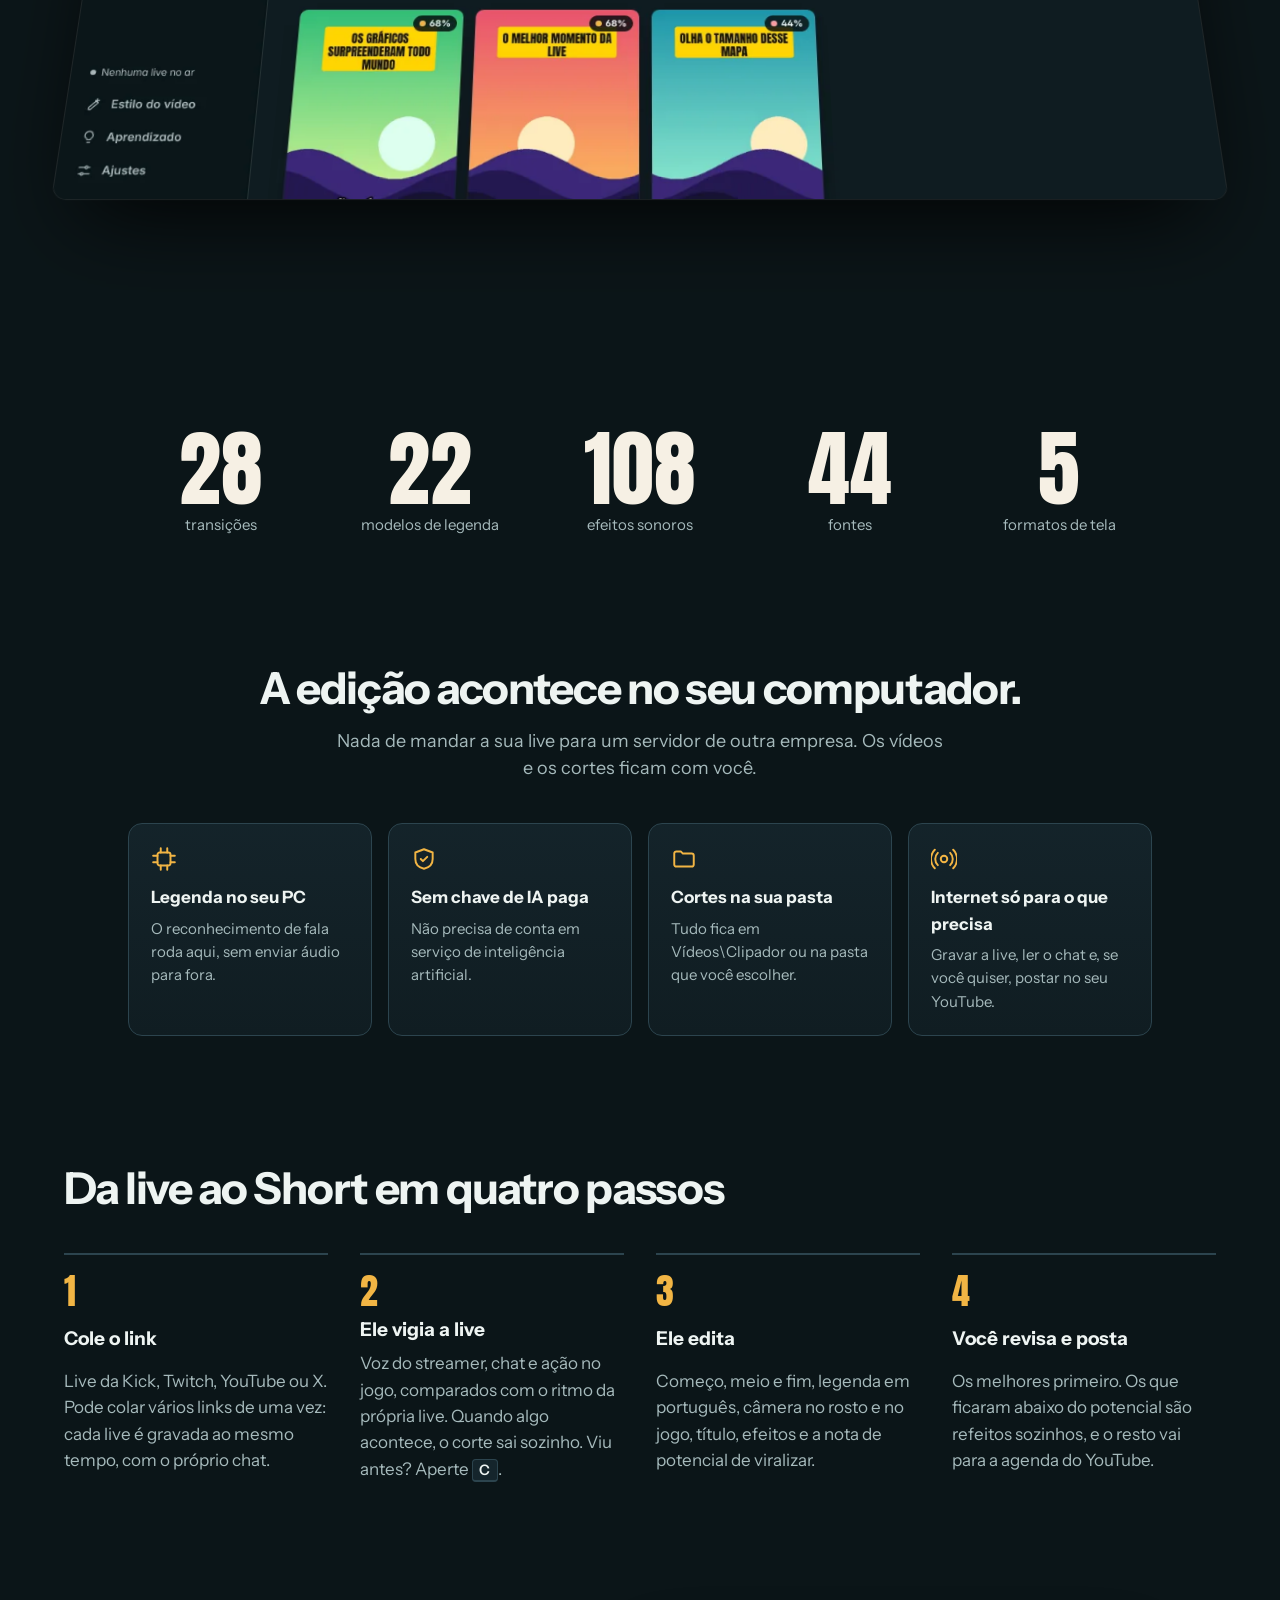
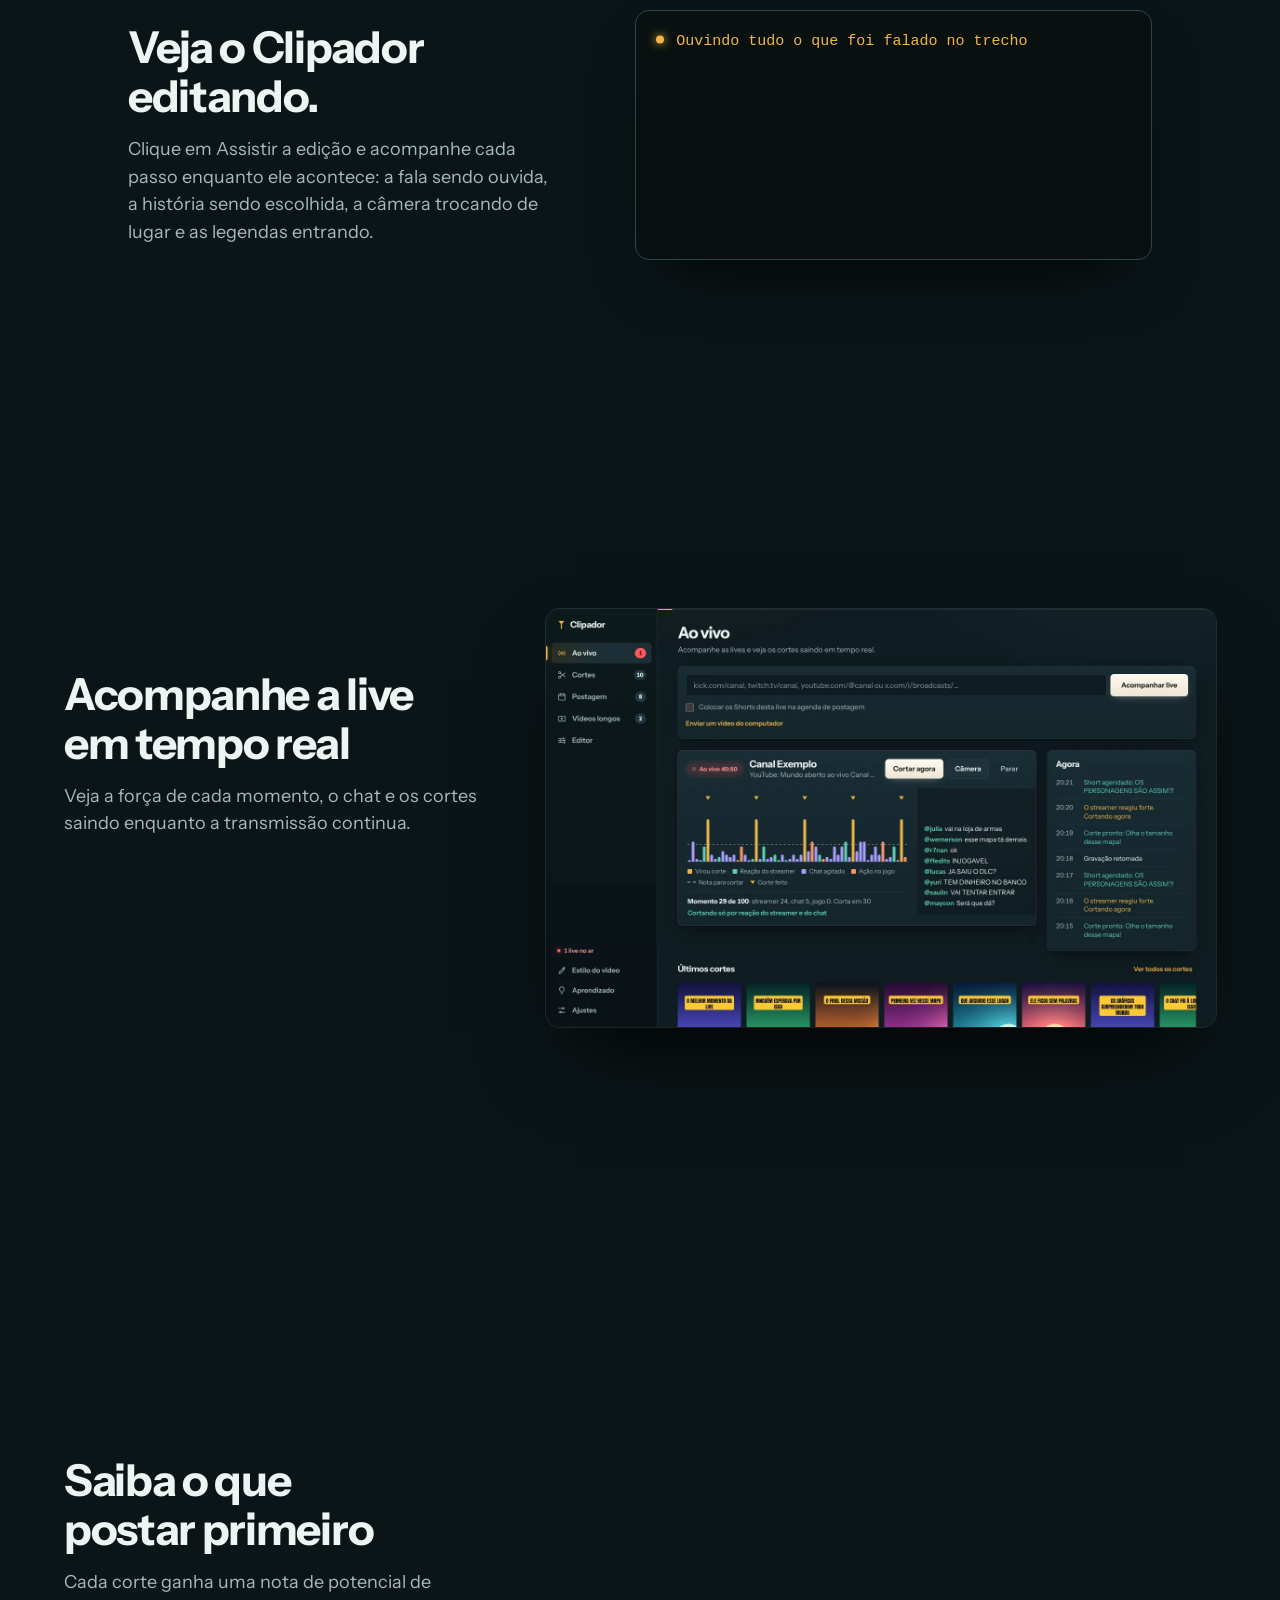
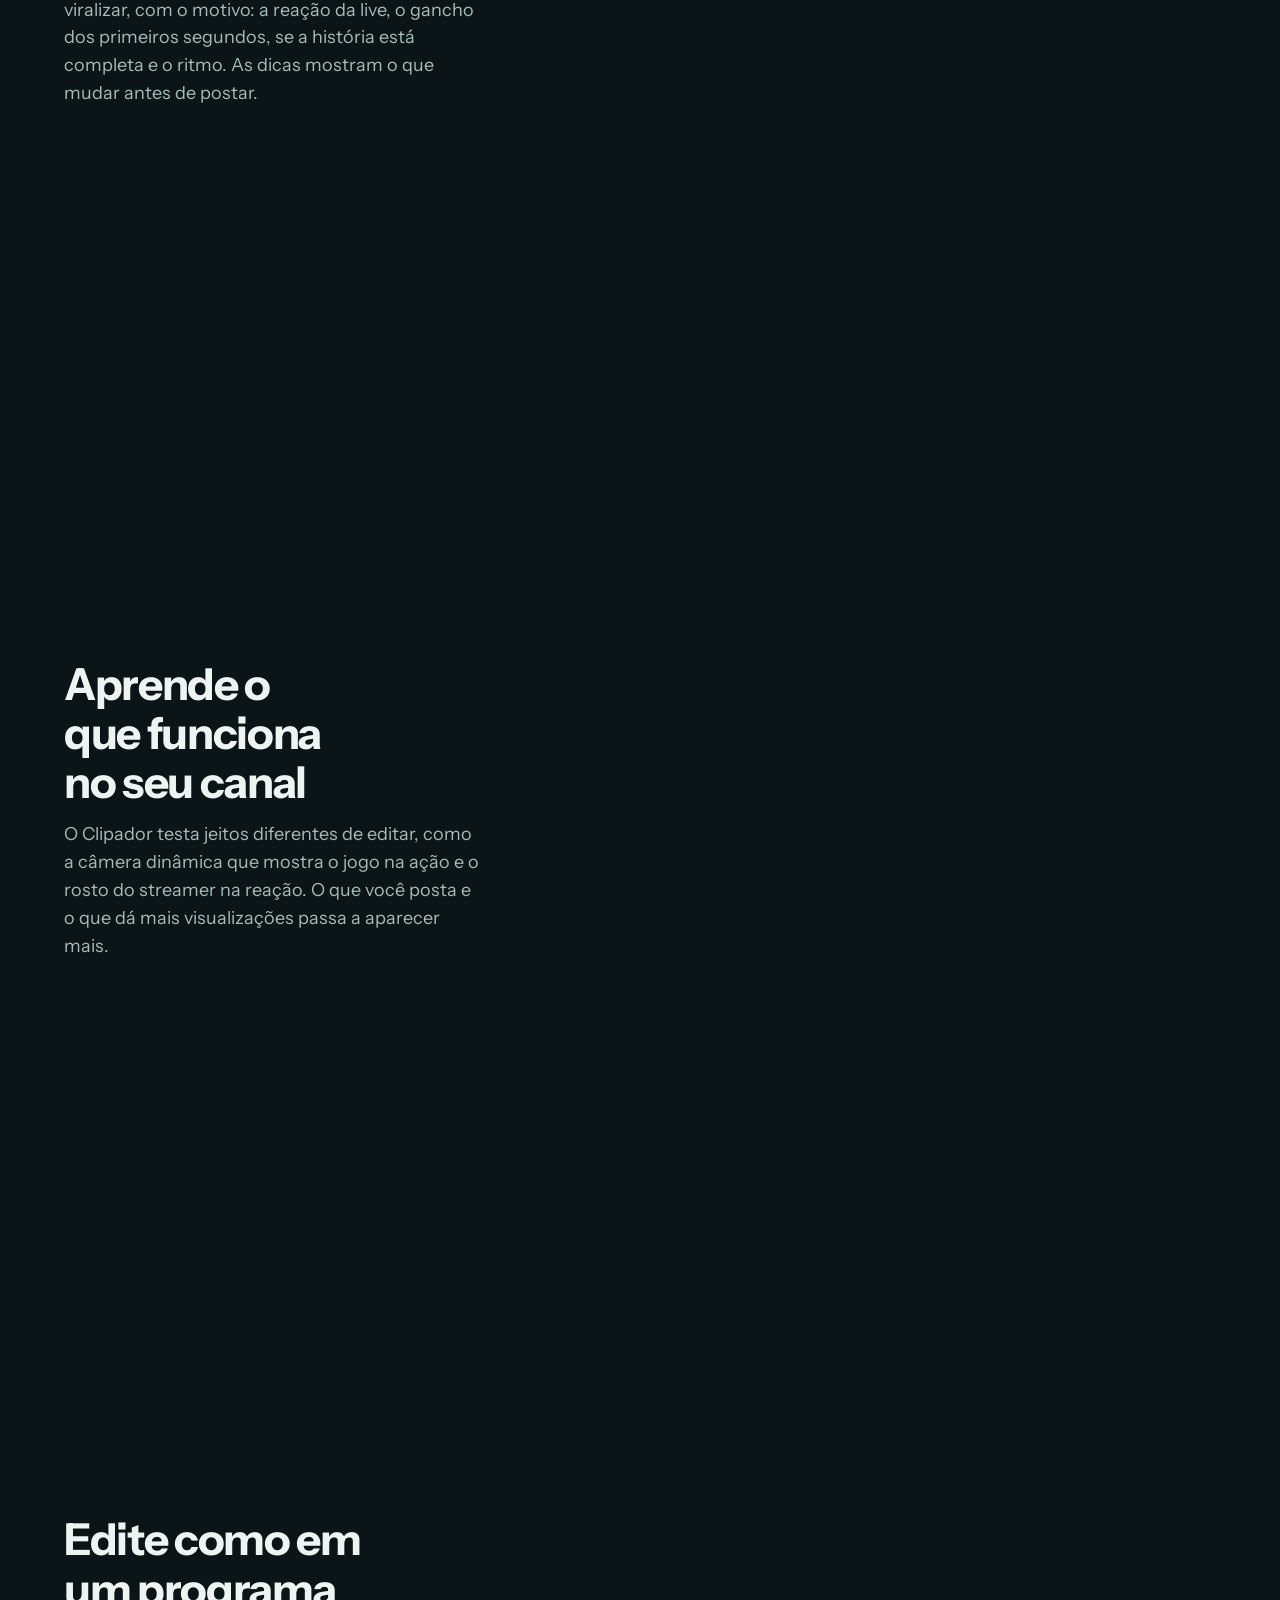
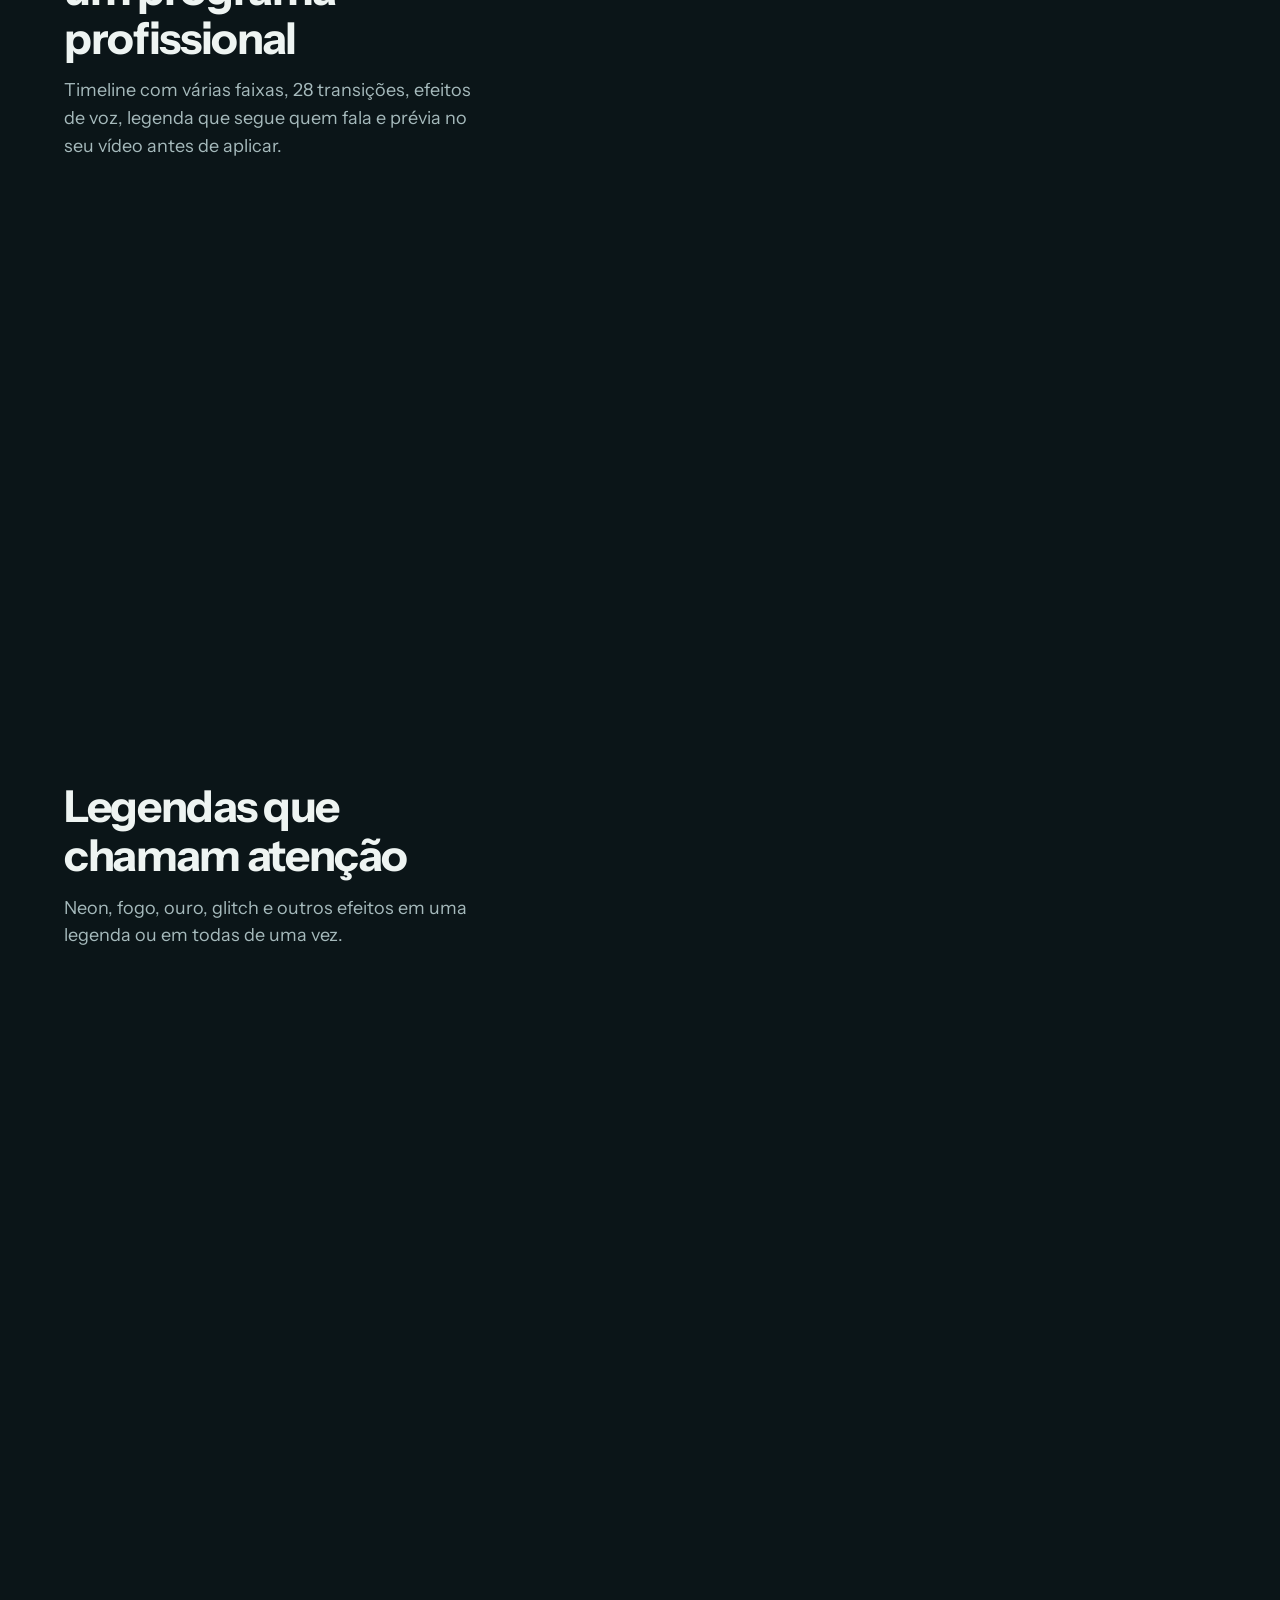
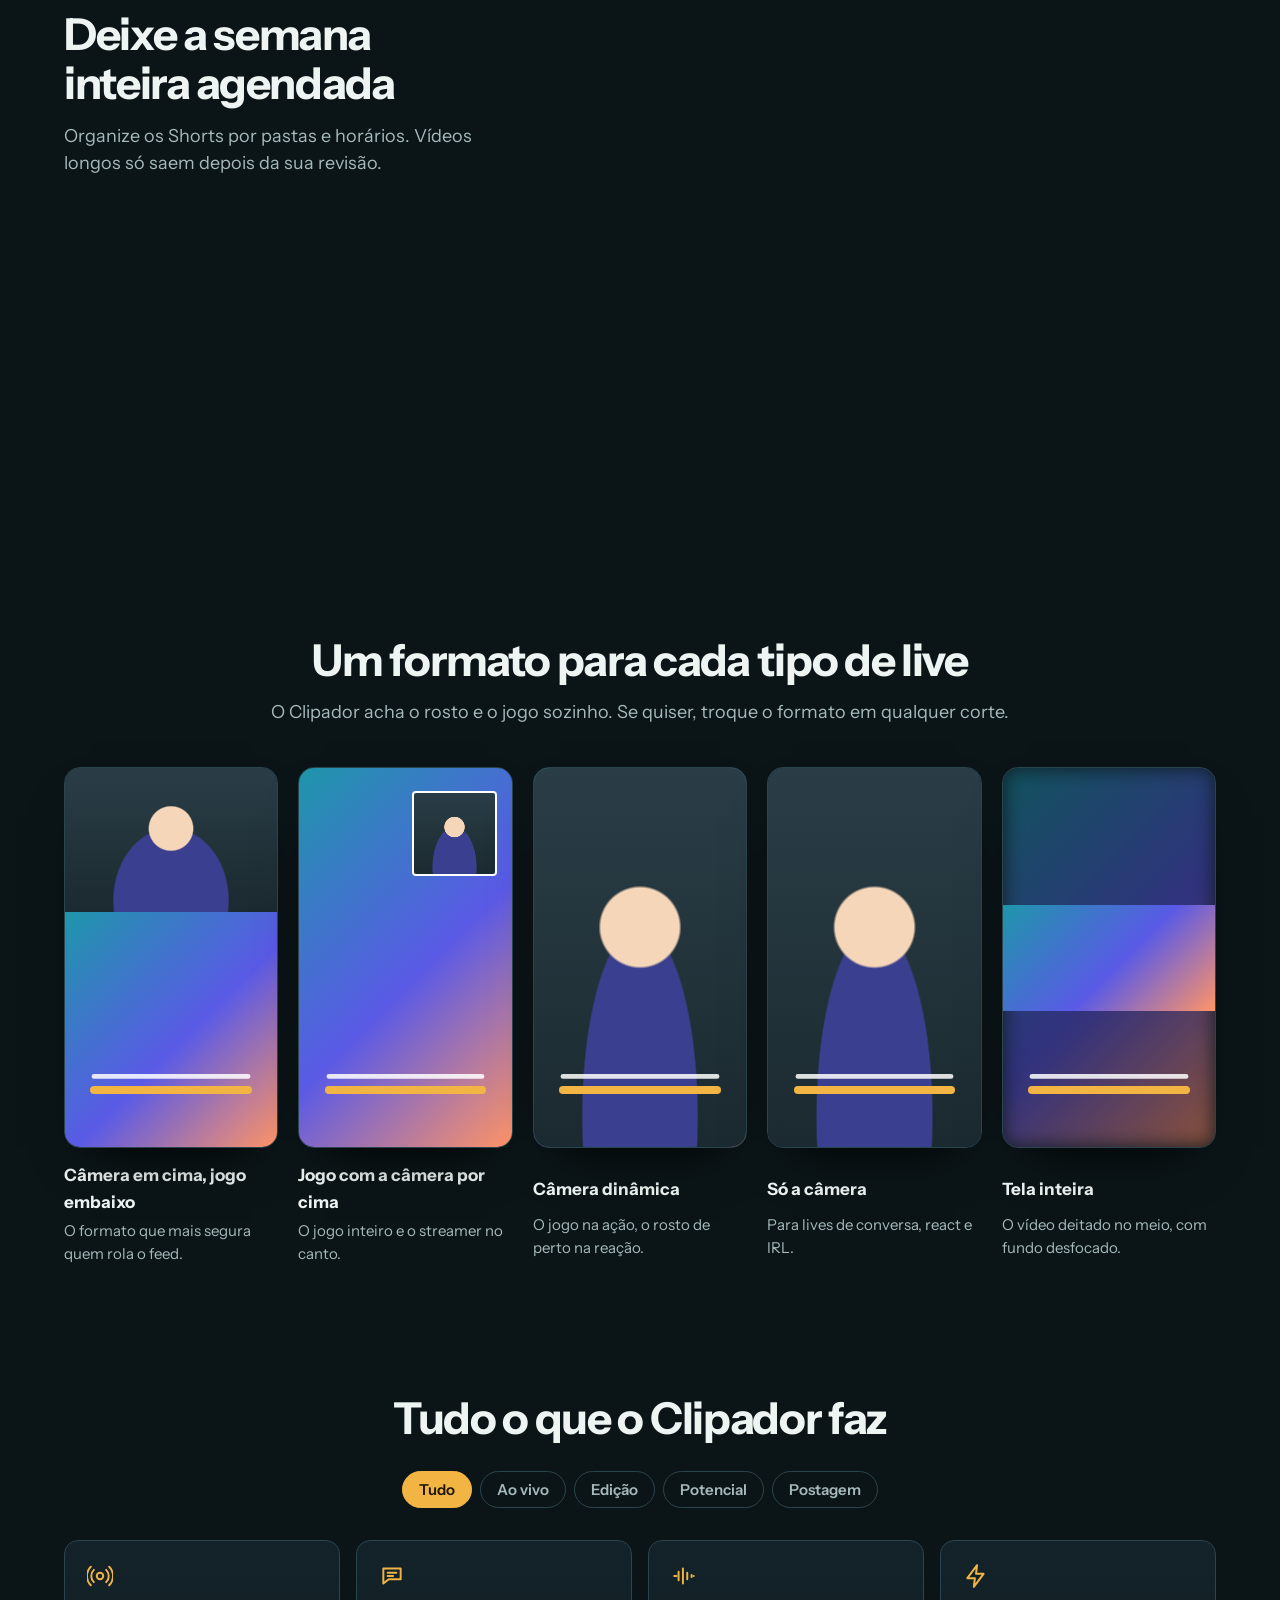
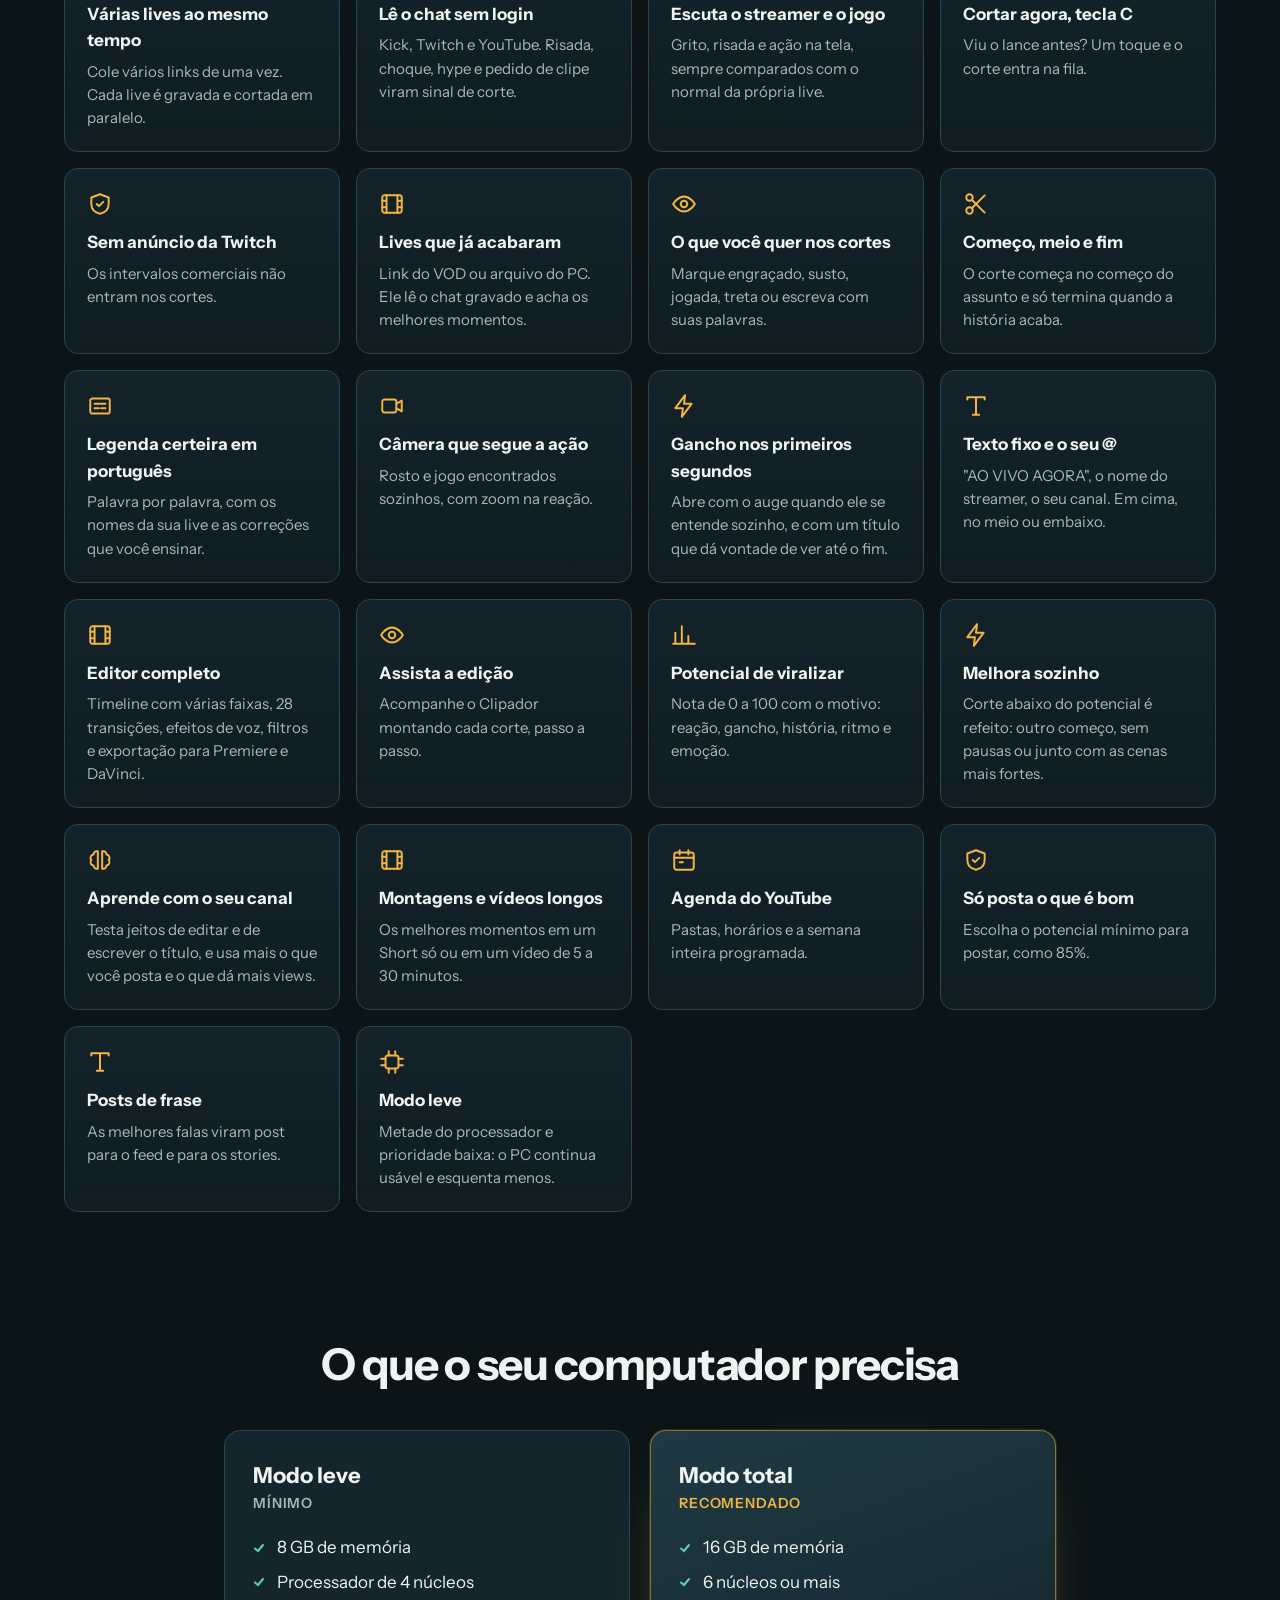
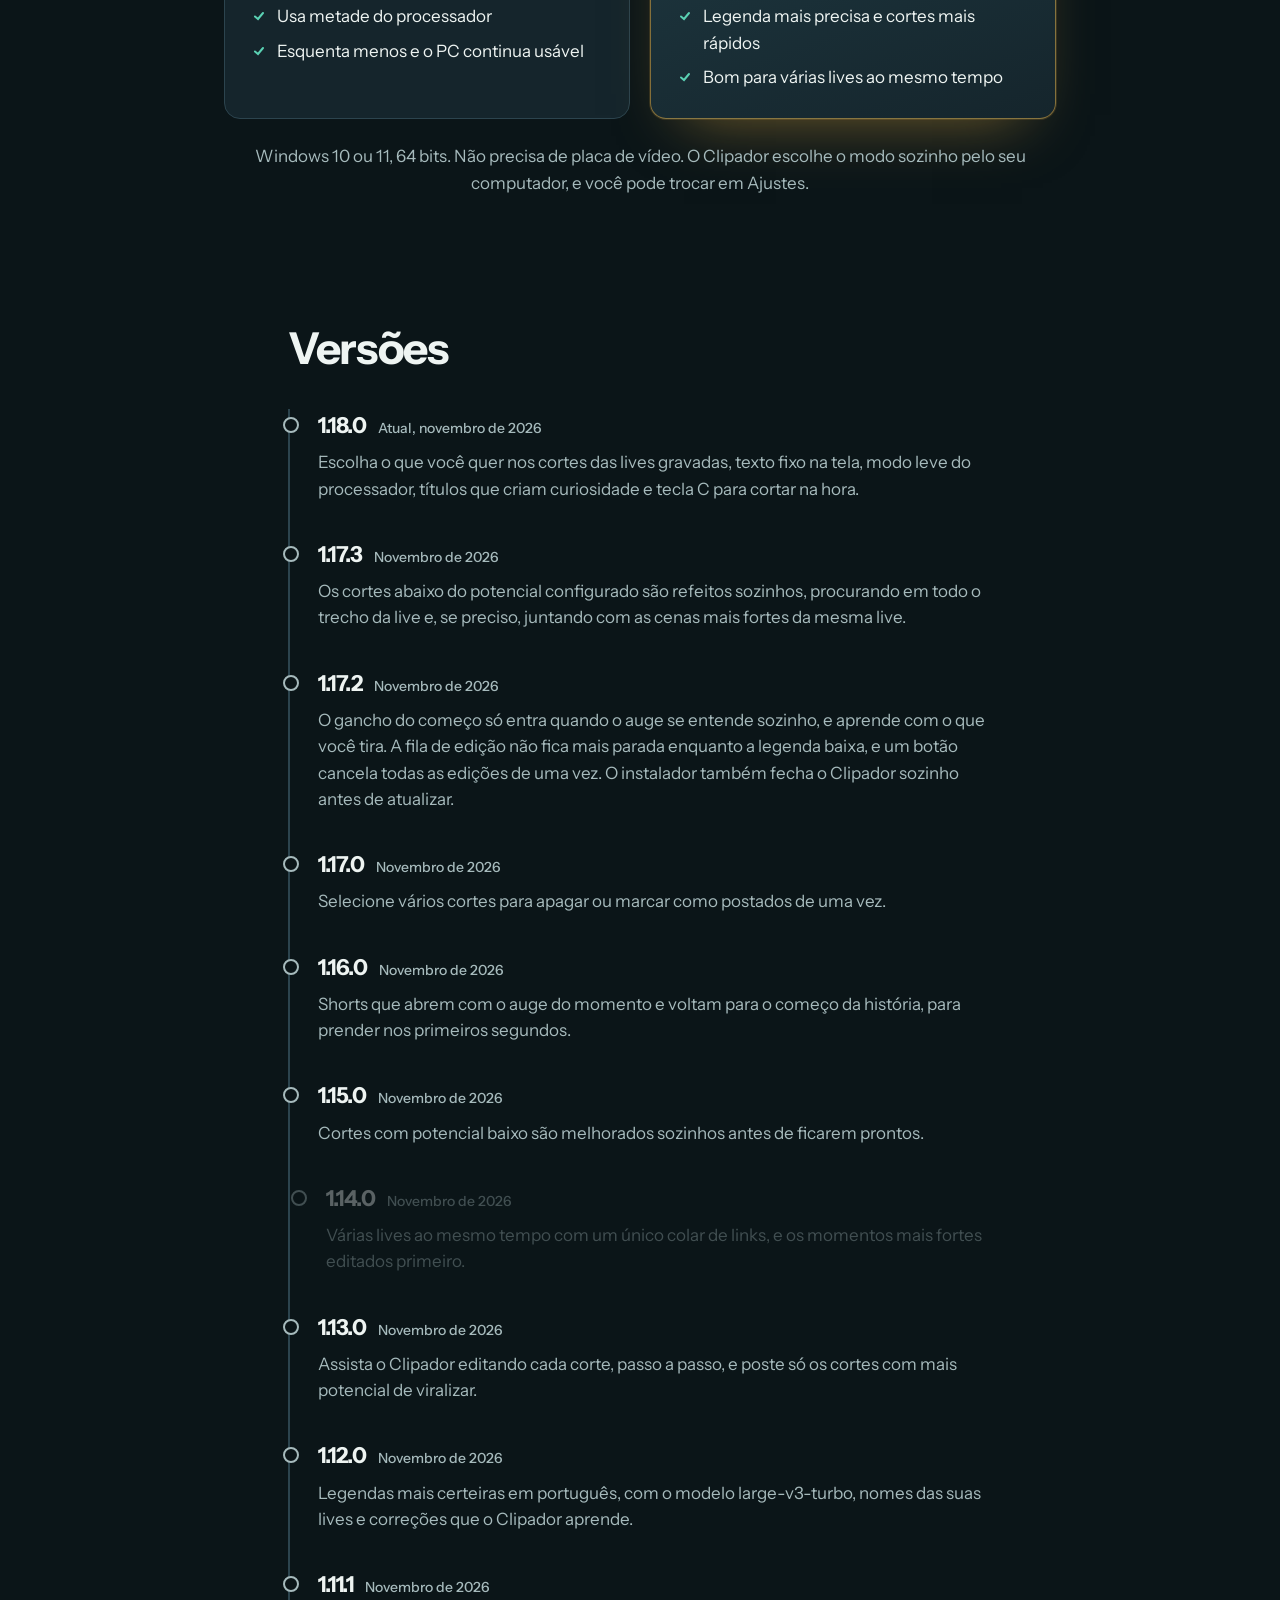
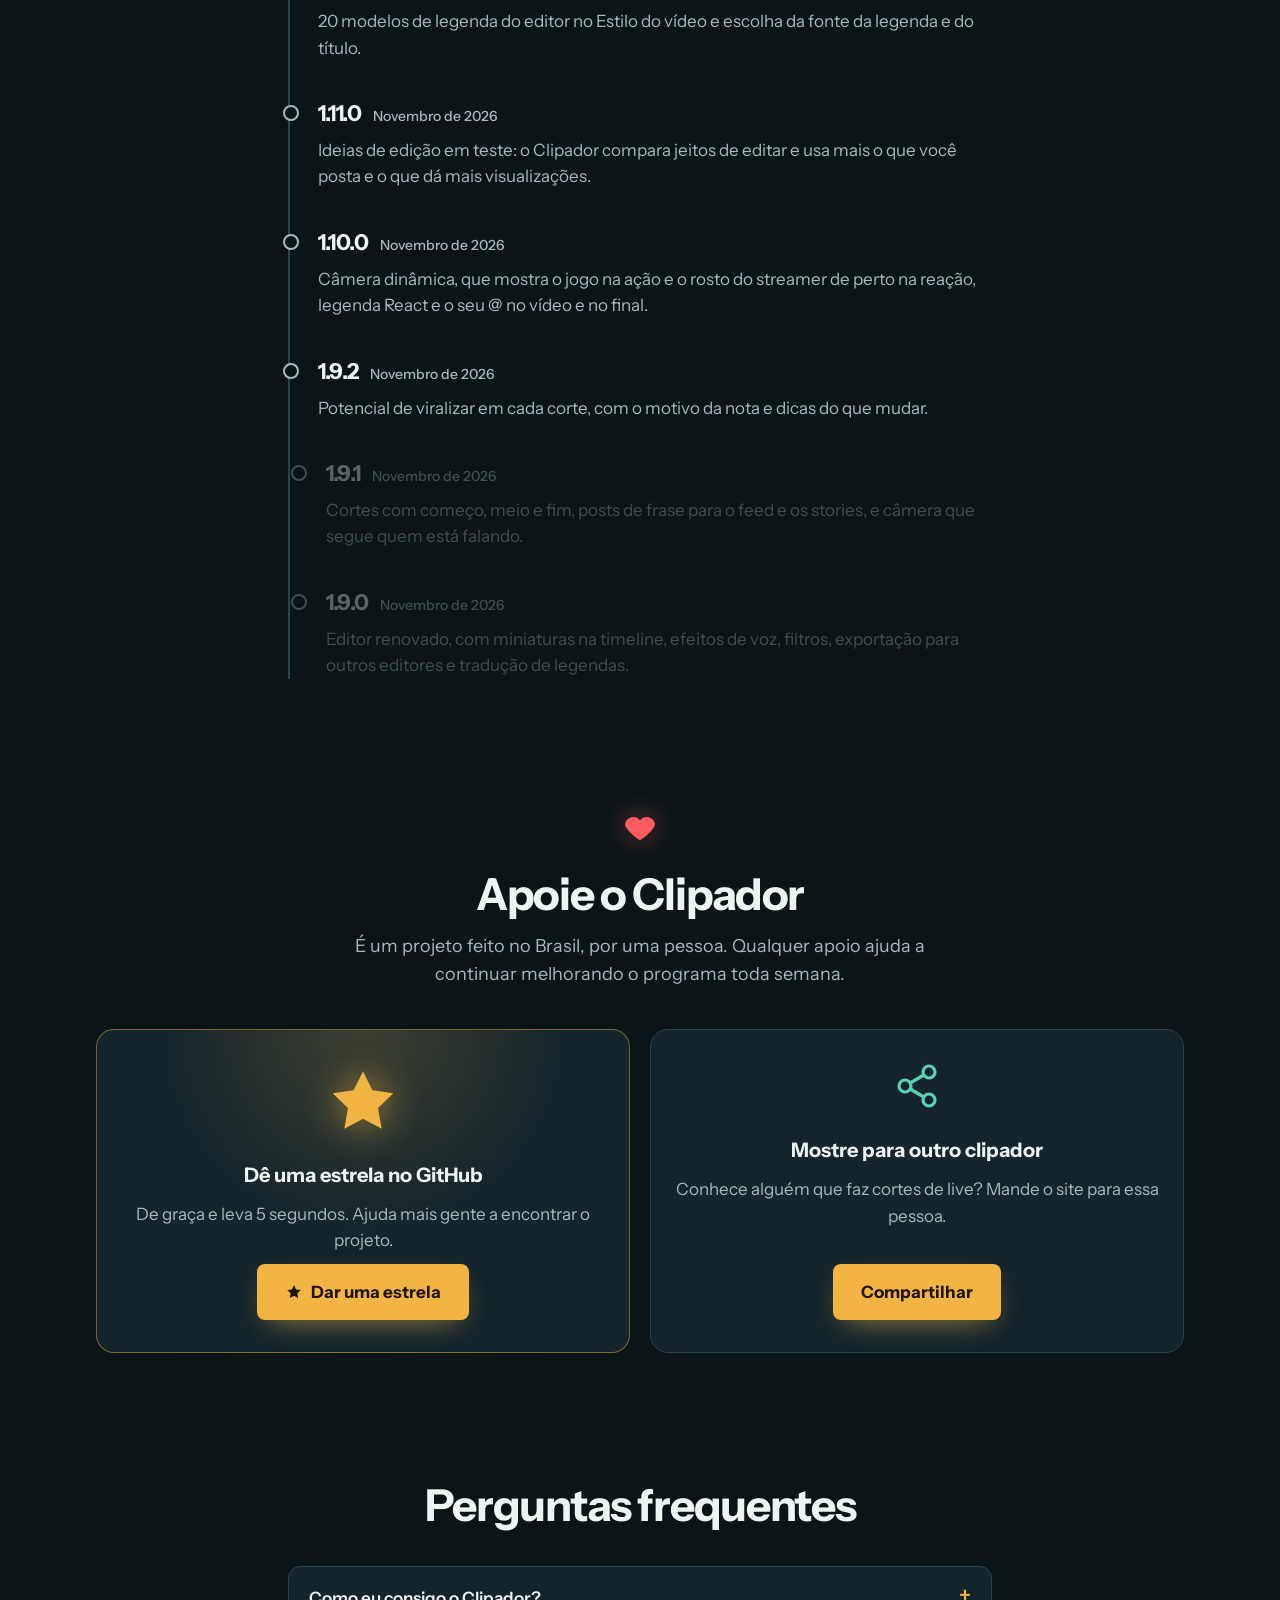
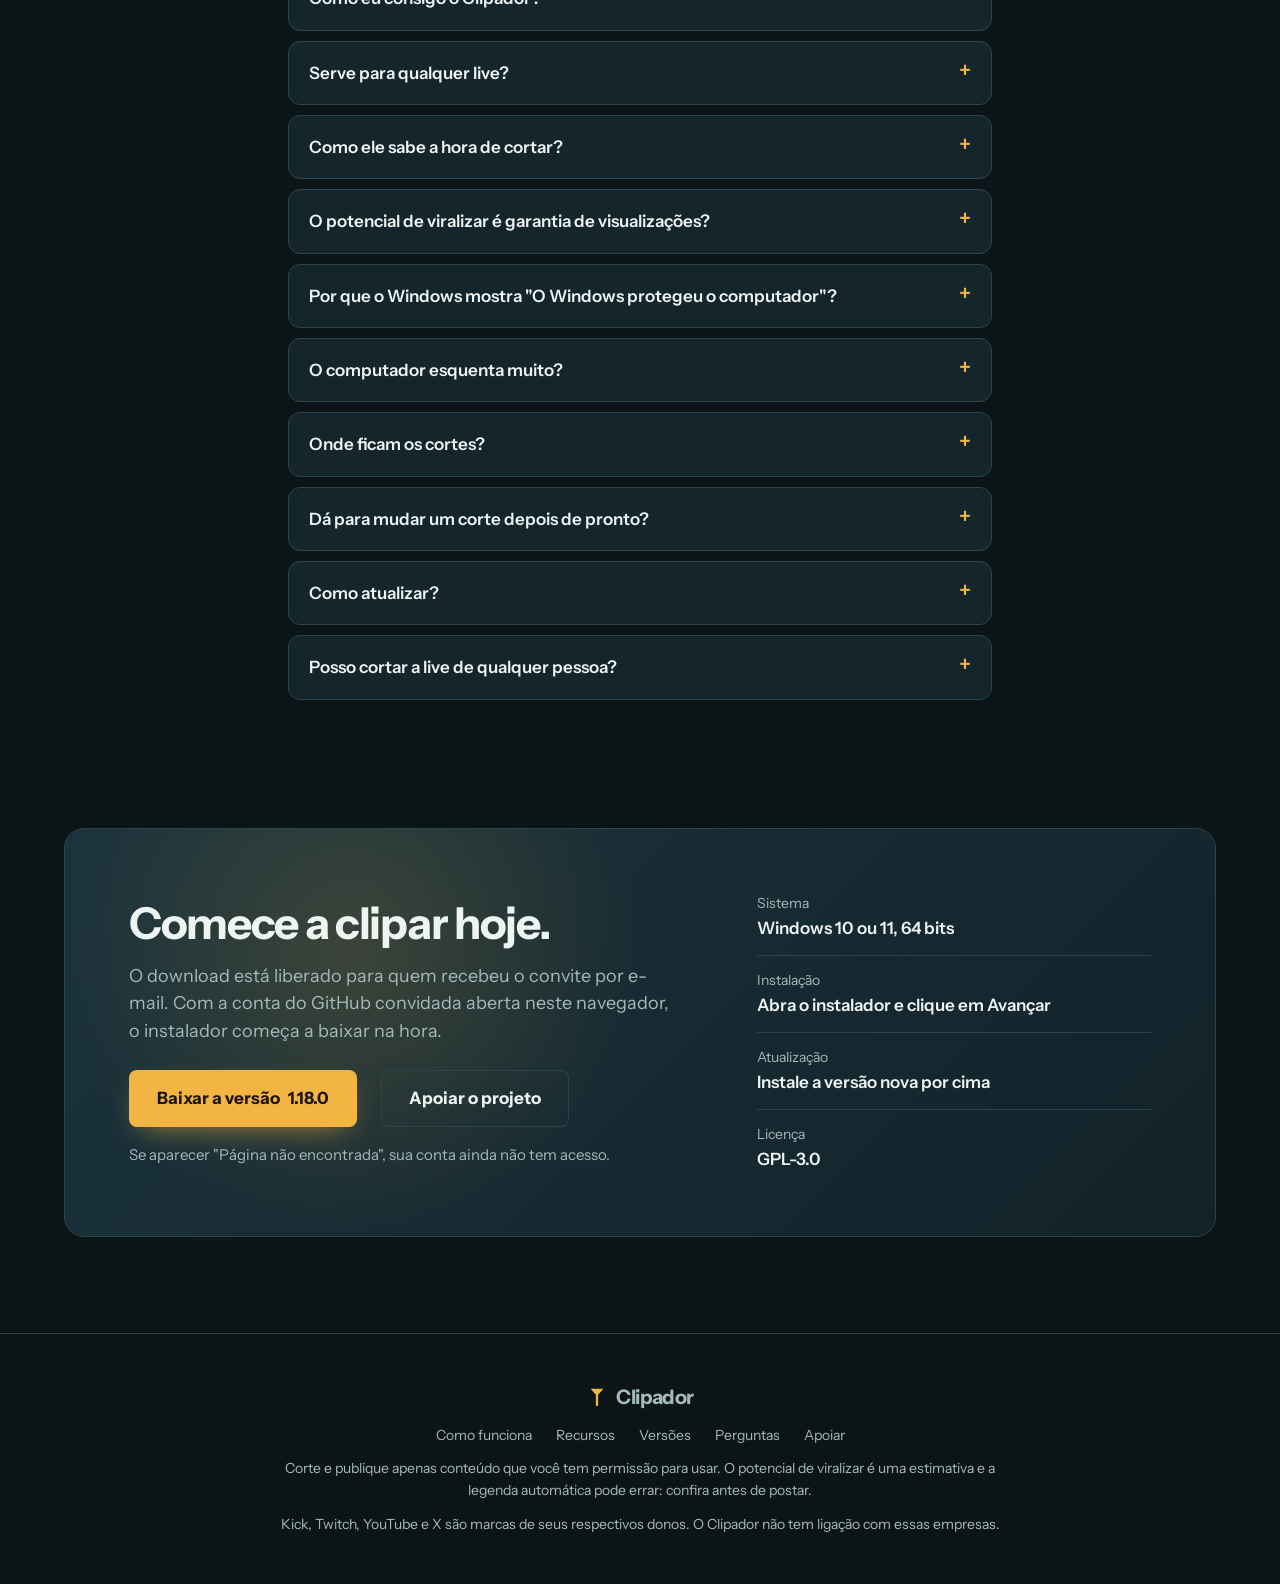
==== commit f39a54a3: "Clipador 1.18.0" ====
--- a/site/index.html
+++ b/site/index.html
@@ -4,7 +4,7 @@
 <meta charset="utf-8">
 <meta name="viewport" content="width=device-width, initial-scale=1">
 <title>Clipador: cortes prontos enquanto a live acontece</title>
-<meta name="description" content="Programa para Windows que acompanha lives, encontra os melhores momentos, diz quais cortes têm mais potencial de viralizar e entrega Shorts e vídeos longos editados.">
+<meta name="description" content="Programa para Windows que acompanha lives da Kick, Twitch, YouTube e X, encontra os melhores momentos, diz quais cortes têm mais potencial de viralizar e entrega Shorts e vídeos longos editados, com legenda em português.">
 <meta property="og:title" content="Clipador">
 <meta property="og:description" content="Cortes prontos enquanto a live acontece.">
 <meta property="og:image" content="https://inoval-dev.github.io/banner.jpg">
@@ -32,29 +32,69 @@
 <body>
 <a class="pular" href="#baixar">Ir para o download</a>
 
+<svg width="0" height="0" style="position:absolute" aria-hidden="true">
+  <defs>
+    <symbol id="i-estrela" viewBox="0 0 24 24"><path d="M12 2.8l2.8 5.7 6.3.9-4.6 4.4 1.1 6.2L12 17l-5.6 3 1.1-6.2L2.9 9.4l6.3-.9z"/></symbol>
+    <symbol id="i-vivo" viewBox="0 0 24 24"><circle cx="12" cy="12" r="3"/><path d="M6.3 6.3a8 8 0 0 0 0 11.4M17.7 6.3a8 8 0 0 1 0 11.4M3.5 3.5a12 12 0 0 0 0 17M20.5 3.5a12 12 0 0 1 0 17"/></symbol>
+    <symbol id="i-chat" viewBox="0 0 24 24"><path d="M4 5h16v10H9l-5 4z"/><path d="M8 9h8M8 12h5"/></symbol>
+    <symbol id="i-tesoura" viewBox="0 0 24 24"><circle cx="6" cy="6" r="3"/><circle cx="6" cy="18" r="3"/><path d="M8.1 8.1 20 20M8.1 15.9 20 4"/></symbol>
+    <symbol id="i-legenda" viewBox="0 0 24 24"><rect x="3" y="5" width="18" height="14" rx="2"/><path d="M7 14h4M13 14h4M7 10h10"/></symbol>
+    <symbol id="i-grafico" viewBox="0 0 24 24"><path d="M4 20V10M10 20V4M16 20v-7M22 20H2"/></symbol>
+    <symbol id="i-cerebro" viewBox="0 0 24 24"><path d="M9 4a3 3 0 0 0-3 3 3 3 0 0 0-2 5 3 3 0 0 0 2 5 3 3 0 0 0 3 3h1V4z"/><path d="M15 4a3 3 0 0 1 3 3 3 3 0 0 1 2 5 3 3 0 0 1-2 5 3 3 0 0 1-3 3h-1V4z"/></symbol>
+    <symbol id="i-agenda" viewBox="0 0 24 24"><rect x="3" y="5" width="18" height="16" rx="2"/><path d="M3 10h18M8 3v4M16 3v4M8 14h3"/></symbol>
+    <symbol id="i-camera" viewBox="0 0 24 24"><rect x="3" y="6" width="13" height="12" rx="2"/><path d="m16 10 5-3v10l-5-3"/></symbol>
+    <symbol id="i-ondas" viewBox="0 0 24 24"><path d="M3 12h2M7 8v8M11 5v14M15 9v6M19 11v2M21 12h0"/></symbol>
+    <symbol id="i-texto" viewBox="0 0 24 24"><path d="M4 6V4h16v2M12 4v16M9 20h6"/></symbol>
+    <symbol id="i-filme" viewBox="0 0 24 24"><rect x="3" y="4" width="18" height="16" rx="2"/><path d="M7 4v16M17 4v16M3 9h4M3 15h4M17 9h4M17 15h4"/></symbol>
+    <symbol id="i-pasta" viewBox="0 0 24 24"><path d="M3 7a2 2 0 0 1 2-2h4l2 2h8a2 2 0 0 1 2 2v8a2 2 0 0 1-2 2H5a2 2 0 0 1-2-2z"/></symbol>
+    <symbol id="i-raio" viewBox="0 0 24 24"><path d="M13 2 4 14h7l-1 8 9-12h-7z"/></symbol>
+    <symbol id="i-olho" viewBox="0 0 24 24"><path d="M2 12s4-7 10-7 10 7 10 7-4 7-10 7S2 12 2 12z"/><circle cx="12" cy="12" r="3"/></symbol>
+    <symbol id="i-escudo" viewBox="0 0 24 24"><path d="M12 3 4 6v6c0 5 3.5 8 8 9 4.5-1 8-4 8-9V6z"/><path d="m9 12 2 2 4-4"/></symbol>
+    <symbol id="i-chip" viewBox="0 0 24 24"><rect x="6" y="6" width="12" height="12" rx="2"/><path d="M9 2v4M15 2v4M9 18v4M15 18v4M2 9h4M2 15h4M18 9h4M18 15h4"/></symbol>
+    <symbol id="i-coracao" viewBox="0 0 24 24"><path d="M12 20s-7-4.4-9-9a5 5 0 0 1 9-3 5 5 0 0 1 9 3c-2 4.6-9 9-9 9z"/></symbol>
+    <symbol id="i-pix" viewBox="0 0 24 24"><path d="m12 3 4 4-4 4-4-4zM12 13l4 4-4 4-4-4zM3 12l4-4 4 4-4 4zM13 12l4-4 4 4-4 4z"/></symbol>
+    <symbol id="i-compartilhar" viewBox="0 0 24 24"><circle cx="18" cy="5" r="3"/><circle cx="6" cy="12" r="3"/><circle cx="18" cy="19" r="3"/><path d="m8.6 10.5 6.8-4M8.6 13.5l6.8 4"/></symbol>
+    <symbol id="i-copiar" viewBox="0 0 24 24"><rect x="8" y="8" width="13" height="13" rx="2"/><path d="M16 8V5a2 2 0 0 0-2-2H5a2 2 0 0 0-2 2v9a2 2 0 0 0 2 2h3"/></symbol>
+    <symbol id="i-github" viewBox="0 0 24 24"><path d="M9 19c-4 1.4-4-2-6-2.5m12 5v-3.5c0-1 .1-1.4-.5-2 2.8-.3 5.5-1.4 5.5-6a4.6 4.6 0 0 0-1.3-3.2 4.2 4.2 0 0 0-.1-3.2s-1-.3-3.4 1.3a11.6 11.6 0 0 0-6 0C6.8 2.3 5.8 2.6 5.8 2.6a4.2 4.2 0 0 0-.1 3.2A4.6 4.6 0 0 0 4.4 9c0 4.6 2.7 5.7 5.5 6-.6.6-.6 1.2-.5 2V21"/></symbol>
+  </defs>
+</svg>
+
+<div class="anuncio" id="anuncio" hidden><span class="anuncio-selo">Novo</span><span id="anuncio-texto"></span><a href="#versoes">Ver novidades</a></div>
+
 <header class="topo">
   <a class="marca" href="#inicio" aria-label="Clipador, início">
     <svg viewBox="0 0 24 24" aria-hidden="true"><path d="M5 3h14l-7 8z"/><rect x="10.75" y="9" width="2.5" height="13" rx="1.25"/></svg>Clipador
   </a>
   <nav aria-label="Seções">
-    <a href="#recursos">Recursos</a>
-    <a href="#versoes">Versões</a>
+    <a href="#como">Como funciona</a>
+    <a href="#tudo">Recursos</a>
+    <a href="#formatos">Formatos</a>
+    <a href="#requisitos">Requisitos</a>
+    <a href="#perguntas">Perguntas</a>
+    <a href="#apoiar">Apoiar</a>
+  </nav>
+  <div class="topo-acoes">
+    <a class="estrela-mini" id="estrela-topo" href="#apoiar" target="_blank" rel="noopener"><svg aria-hidden="true"><use href="#i-estrela"/></svg><span>Estrela</span><b data-estrelas hidden></b></a>
     <a class="nav-baixar" href="#baixar">Baixar</a>
-  </nav>
+  </div>
   <div class="trilha" id="trilha" aria-hidden="true"><i id="trilha-feito"></i><b id="trilha-agulha"></b></div>
 </header>
 
 <main id="inicio">
   <section class="abre">
     <div class="abre-txt" id="abre-txt">
+    <p class="selo-abre"><i></i>Versão <b data-versao>1.18.0</b> · Windows 10 e 11</p>
     <h1 class="legenda" id="legenda" aria-label="Cortes prontos enquanto a live acontece.">
       <span>Cortes</span> <span>prontos</span> <span>enquanto</span> <span>a</span> <span>live</span> <span>acontece.</span>
     </h1>
-    <p class="sub">O Clipador acompanha a transmissão, encontra os melhores momentos e entrega Shorts e vídeos longos editados.</p>
+    <p class="sub">O Clipador acompanha a transmissão, encontra os melhores momentos, diz quais cortes têm mais chance de viralizar e entrega Shorts e vídeos longos editados, com legenda em português.</p>
     <div class="acoes">
       <a class="botao" href="#baixar">Baixar para Windows</a>
-      <span class="versao-linha">Versão <b data-versao>1.17.3</b>, para Windows 10 e 11</span>
-    </div>
+      <a class="botao fantasma" href="#como">Ver como funciona</a>
+    </div>
+    <ul class="fontes-lista" aria-label="De onde o Clipador corta">
+      <li>Kick</li><li>Twitch</li><li>YouTube</li><li>X</li><li>Arquivo do computador</li>
+    </ul>
     </div>
 
     <div class="mesa" aria-hidden="true">
@@ -70,18 +110,45 @@
 
   <section class="numeros" id="numeros" aria-label="O que vem no programa">
     <p><b data-n="28">28</b><span>transições</span></p>
-    <p><b data-n="14">14</b><span>efeitos de texto</span></p>
     <p><b data-n="22">22</b><span>modelos de legenda</span></p>
     <p><b data-n="108">108</b><span>efeitos sonoros</span></p>
     <p><b data-n="44">44</b><span>fontes</span></p>
-  </section>
-
-  <section class="passos" id="passos" aria-labelledby="passos-t">
-    <h2 class="sobe" id="passos-t">Da live ao Short em três passos</h2>
+    <p><b data-n="5">5</b><span>formatos de tela</span></p>
+  </section>
+
+  <section class="local" aria-labelledby="local-t">
+    <h2 class="sobe" id="local-t">A edição acontece no seu computador.</h2>
+    <p class="sobe local-sub">Nada de mandar a sua live para um servidor de outra empresa. Os vídeos e os cortes ficam com você.</p>
+    <ul class="local-grade">
+      <li class="sobe"><svg aria-hidden="true"><use href="#i-chip"/></svg><b>Legenda no seu PC</b><span>O reconhecimento de fala roda aqui, sem enviar áudio para fora.</span></li>
+      <li class="sobe"><svg aria-hidden="true"><use href="#i-escudo"/></svg><b>Sem chave de IA paga</b><span>Não precisa de conta em serviço de inteligência artificial.</span></li>
+      <li class="sobe"><svg aria-hidden="true"><use href="#i-pasta"/></svg><b>Cortes na sua pasta</b><span>Tudo fica em Vídeos\Clipador ou na pasta que você escolher.</span></li>
+      <li class="sobe"><svg aria-hidden="true"><use href="#i-vivo"/></svg><b>Internet só para o que precisa</b><span>Gravar a live, ler o chat e, se você quiser, postar no seu YouTube.</span></li>
+    </ul>
+  </section>
+
+  <section class="passos" id="como" aria-labelledby="passos-t">
+    <h2 class="sobe" id="passos-t">Da live ao Short em quatro passos</h2>
     <ol>
-      <li><b>Escolha o vídeo</b><span>Cole o link da live no Kick, Twitch, YouTube ou X, ou envie um arquivo do computador.</span></li>
-      <li><b>O Clipador corta</b><span>Ele avalia a voz, o chat e a ação na tela, começa no começo do assunto e só termina quando a história acaba.</span></li>
-      <li><b>Você revisa e posta</b><span>Cada corte vem com o potencial de viralizar. Poste primeiro os melhores e coloque o resto na agenda do YouTube.</span></li>
+      <li><b>Cole o link</b><span>Live da Kick, Twitch, YouTube ou X. Pode colar vários links de uma vez: cada live é gravada ao mesmo tempo, com o próprio chat.</span></li>
+      <li><b>Ele vigia a live</b><span>Voz do streamer, chat e ação no jogo, comparados com o ritmo da própria live. Quando algo acontece, o corte sai sozinho. Viu antes? Aperte <kbd>C</kbd>.</span></li>
+      <li><b>Ele edita</b><span>Começo, meio e fim, legenda em português, câmera no rosto e no jogo, título, efeitos e a nota de potencial de viralizar.</span></li>
+      <li><b>Você revisa e posta</b><span>Os melhores primeiro. Os que ficaram abaixo do potencial são refeitos sozinhos, e o resto vai para a agenda do YouTube.</span></li>
+    </ol>
+  </section>
+
+  <section class="bastidor" aria-labelledby="bastidor-t">
+    <div class="bastidor-txt">
+      <h2 class="sobe" id="bastidor-t">Veja o Clipador editando.</h2>
+      <p class="sobe">Clique em Assistir a edição e acompanhe cada passo enquanto ele acontece: a fala sendo ouvida, a história sendo escolhida, a câmera trocando de lugar e as legendas entrando.</p>
+    </div>
+    <ol class="bastidor-log" id="bastidor-log" aria-label="Exemplo dos passos de uma edição">
+      <li><i></i>Ouvindo tudo o que foi falado no trecho</li>
+      <li><i></i>A história vai de 0:12 até 0:47: 35 segundos com começo, meio e fim</li>
+      <li><i></i>Título: Ninguém tinha visto isso na live</li>
+      <li><i></i>Câmera dinâmica: jogo na ação, rosto na reação</li>
+      <li><i></i>Gancho de abertura: começa com o auge e volta para a história</li>
+      <li><i></i>Potencial previsto: 88%</li>
     </ol>
   </section>
 
@@ -125,10 +192,69 @@
     </div>
   </section>
 
+  <section class="formatos" id="formatos" aria-labelledby="formatos-t">
+    <h2 class="sobe" id="formatos-t">Um formato para cada tipo de live</h2>
+    <p class="sobe formatos-sub">O Clipador acha o rosto e o jogo sozinho. Se quiser, troque o formato em qualquer corte.</p>
+    <div class="formatos-grade">
+      <figure class="formato sobe"><div class="tela tela-dividido"><i class="t-rosto"></i><i class="t-jogo"></i><u></u></div><figcaption><b>Câmera em cima, jogo embaixo</b><span>O formato que mais segura quem rola o feed.</span></figcaption></figure>
+      <figure class="formato sobe"><div class="tela tela-pip"><i class="t-jogo"></i><i class="t-rosto"></i><u></u></div><figcaption><b>Jogo com a câmera por cima</b><span>O jogo inteiro e o streamer no canto.</span></figcaption></figure>
+      <figure class="formato sobe"><div class="tela tela-dinamica"><i class="t-jogo"></i><i class="t-rosto"></i><u></u></div><figcaption><b>Câmera dinâmica</b><span>O jogo na ação, o rosto de perto na reação.</span></figcaption></figure>
+      <figure class="formato sobe"><div class="tela tela-rosto"><i class="t-rosto"></i><u></u></div><figcaption><b>Só a câmera</b><span>Para lives de conversa, react e IRL.</span></figcaption></figure>
+      <figure class="formato sobe"><div class="tela tela-inteiro"><i class="t-borrado"></i><i class="t-jogo"></i><u></u></div><figcaption><b>Tela inteira</b><span>O vídeo deitado no meio, com fundo desfocado.</span></figcaption></figure>
+    </div>
+  </section>
+
+  <section class="tudo" id="tudo" aria-labelledby="tudo-t">
+    <h2 class="sobe" id="tudo-t">Tudo o que o Clipador faz</h2>
+    <div class="tudo-filtros" role="tablist" aria-label="Filtrar recursos">
+      <button type="button" role="tab" aria-selected="true" data-grupo="todos">Tudo</button>
+      <button type="button" role="tab" aria-selected="false" data-grupo="live">Ao vivo</button>
+      <button type="button" role="tab" aria-selected="false" data-grupo="edicao">Edição</button>
+      <button type="button" role="tab" aria-selected="false" data-grupo="viral">Potencial</button>
+      <button type="button" role="tab" aria-selected="false" data-grupo="postar">Postagem</button>
+    </div>
+    <ul class="tudo-grade" id="tudo-grade">
+      <li data-grupo="live"><svg aria-hidden="true"><use href="#i-vivo"/></svg><b>Várias lives ao mesmo tempo</b><span>Cole vários links de uma vez. Cada live é gravada e cortada em paralelo.</span></li>
+      <li data-grupo="live"><svg aria-hidden="true"><use href="#i-chat"/></svg><b>Lê o chat sem login</b><span>Kick, Twitch e YouTube. Risada, choque, hype e pedido de clipe viram sinal de corte.</span></li>
+      <li data-grupo="live"><svg aria-hidden="true"><use href="#i-ondas"/></svg><b>Escuta o streamer e o jogo</b><span>Grito, risada e ação na tela, sempre comparados com o normal da própria live.</span></li>
+      <li data-grupo="live"><svg aria-hidden="true"><use href="#i-raio"/></svg><b>Cortar agora, tecla C</b><span>Viu o lance antes? Um toque e o corte entra na fila.</span></li>
+      <li data-grupo="live"><svg aria-hidden="true"><use href="#i-escudo"/></svg><b>Sem anúncio da Twitch</b><span>Os intervalos comerciais não entram nos cortes.</span></li>
+      <li data-grupo="live"><svg aria-hidden="true"><use href="#i-filme"/></svg><b>Lives que já acabaram</b><span>Link do VOD ou arquivo do PC. Ele lê o chat gravado e acha os melhores momentos.</span></li>
+      <li data-grupo="live"><svg aria-hidden="true"><use href="#i-olho"/></svg><b>O que você quer nos cortes</b><span>Marque engraçado, susto, jogada, treta ou escreva com suas palavras.</span></li>
+      <li data-grupo="edicao"><svg aria-hidden="true"><use href="#i-tesoura"/></svg><b>Começo, meio e fim</b><span>O corte começa no começo do assunto e só termina quando a história acaba.</span></li>
+      <li data-grupo="edicao"><svg aria-hidden="true"><use href="#i-legenda"/></svg><b>Legenda certeira em português</b><span>Palavra por palavra, com os nomes da sua live e as correções que você ensinar.</span></li>
+      <li data-grupo="edicao"><svg aria-hidden="true"><use href="#i-camera"/></svg><b>Câmera que segue a ação</b><span>Rosto e jogo encontrados sozinhos, com zoom na reação.</span></li>
+      <li data-grupo="edicao"><svg aria-hidden="true"><use href="#i-raio"/></svg><b>Gancho nos primeiros segundos</b><span>Abre com o auge quando ele se entende sozinho, e com um título que dá vontade de ver até o fim.</span></li>
+      <li data-grupo="edicao"><svg aria-hidden="true"><use href="#i-texto"/></svg><b>Texto fixo e o seu @</b><span>"AO VIVO AGORA", o nome do streamer, o seu canal. Em cima, no meio ou embaixo.</span></li>
+      <li data-grupo="edicao"><svg aria-hidden="true"><use href="#i-filme"/></svg><b>Editor completo</b><span>Timeline com várias faixas, 28 transições, efeitos de voz, filtros e exportação para Premiere e DaVinci.</span></li>
+      <li data-grupo="edicao"><svg aria-hidden="true"><use href="#i-olho"/></svg><b>Assista a edição</b><span>Acompanhe o Clipador montando cada corte, passo a passo.</span></li>
+      <li data-grupo="viral"><svg aria-hidden="true"><use href="#i-grafico"/></svg><b>Potencial de viralizar</b><span>Nota de 0 a 100 com o motivo: reação, gancho, história, ritmo e emoção.</span></li>
+      <li data-grupo="viral"><svg aria-hidden="true"><use href="#i-raio"/></svg><b>Melhora sozinho</b><span>Corte abaixo do potencial é refeito: outro começo, sem pausas ou junto com as cenas mais fortes.</span></li>
+      <li data-grupo="viral"><svg aria-hidden="true"><use href="#i-cerebro"/></svg><b>Aprende com o seu canal</b><span>Testa jeitos de editar e de escrever o título, e usa mais o que você posta e o que dá mais views.</span></li>
+      <li data-grupo="viral"><svg aria-hidden="true"><use href="#i-filme"/></svg><b>Montagens e vídeos longos</b><span>Os melhores momentos em um Short só ou em um vídeo de 5 a 30 minutos.</span></li>
+      <li data-grupo="postar"><svg aria-hidden="true"><use href="#i-agenda"/></svg><b>Agenda do YouTube</b><span>Pastas, horários e a semana inteira programada.</span></li>
+      <li data-grupo="postar"><svg aria-hidden="true"><use href="#i-escudo"/></svg><b>Só posta o que é bom</b><span>Escolha o potencial mínimo para postar, como 85%.</span></li>
+      <li data-grupo="postar"><svg aria-hidden="true"><use href="#i-texto"/></svg><b>Posts de frase</b><span>As melhores falas viram post para o feed e para os stories.</span></li>
+      <li data-grupo="postar"><svg aria-hidden="true"><use href="#i-chip"/></svg><b>Modo leve</b><span>Metade do processador e prioridade baixa: o PC continua usável e esquenta menos.</span></li>
+    </ul>
+  </section>
+
+  <section class="requisitos" id="requisitos" aria-labelledby="req-t">
+    <h2 class="sobe" id="req-t">O que o seu computador precisa</h2>
+    <div class="req-grade">
+      <article class="req sobe"><h3>Modo leve</h3><p class="req-tag">Mínimo</p>
+        <ul><li>8 GB de memória</li><li>Processador de 4 núcleos</li><li>Usa metade do processador</li><li>Esquenta menos e o PC continua usável</li></ul></article>
+      <article class="req req-destaque sobe"><h3>Modo total</h3><p class="req-tag">Recomendado</p>
+        <ul><li>16 GB de memória</li><li>6 núcleos ou mais</li><li>Legenda mais precisa e cortes mais rápidos</li><li>Bom para várias lives ao mesmo tempo</li></ul></article>
+    </div>
+    <p class="sobe req-nota">Windows 10 ou 11, 64 bits. Não precisa de placa de vídeo. O Clipador escolhe o modo sozinho pelo seu computador, e você pode trocar em Ajustes.</p>
+  </section>
+
   <section class="versoes" id="versoes" aria-labelledby="versoes-t">
     <h2 class="sobe" id="versoes-t">Versões</h2>
     <ol id="linha-versoes">
-      <li><h3>1.17.3 <small>Atual, novembro de 2026</small></h3><p>Os cortes abaixo do potencial configurado são refeitos sozinhos, procurando em todo o trecho da live e, se preciso, juntando com as cenas mais fortes da mesma live.</p></li>
+      <li><h3>1.18.0 <small>Atual, novembro de 2026</small></h3><p>Escolha o que você quer nos cortes das lives gravadas, texto fixo na tela, modo leve do processador, títulos que criam curiosidade e tecla C para cortar na hora.</p></li>
+      <li><h3>1.17.3 <small>Novembro de 2026</small></h3><p>Os cortes abaixo do potencial configurado são refeitos sozinhos, procurando em todo o trecho da live e, se preciso, juntando com as cenas mais fortes da mesma live.</p></li>
       <li><h3>1.17.2 <small>Novembro de 2026</small></h3><p>O gancho do começo só entra quando o auge se entende sozinho, e aprende com o que você tira. A fila de edição não fica mais parada enquanto a legenda baixa, e um botão cancela todas as edições de uma vez. O instalador também fecha o Clipador sozinho antes de atualizar.</p></li>
       <li><h3>1.17.0 <small>Novembro de 2026</small></h3><p>Selecione vários cortes para apagar ou marcar como postados de uma vez.</p></li>
       <li><h3>1.16.0 <small>Novembro de 2026</small></h3><p>Shorts que abrem com o auge do momento e voltam para o começo da história, para prender nos primeiros segundos.</p></li>
@@ -145,11 +271,65 @@
     </ol>
   </section>
 
+  <section class="apoiar" id="apoiar" aria-labelledby="apoiar-t">
+    <div class="apoiar-topo">
+      <span class="coracao" aria-hidden="true"><svg><use href="#i-coracao"/></svg></span>
+      <h2 class="sobe" id="apoiar-t">Apoie o Clipador</h2>
+      <p class="sobe">É um projeto feito no Brasil, por uma pessoa. Qualquer apoio ajuda a continuar melhorando o programa toda semana.</p>
+    </div>
+    <div class="apoiar-grade">
+      <article class="apoio apoio-estrela sobe">
+        <div class="estrela-palco" aria-hidden="true"><svg class="estrela-grande"><use href="#i-estrela"/></svg><i></i><i></i><i></i><i></i><i></i><i></i></div>
+        <h3>Dê uma estrela no GitHub</h3>
+        <p>De graça e leva 5 segundos. Ajuda mais gente a encontrar o projeto.</p>
+        <a class="botao" id="botao-estrela" href="#" target="_blank" rel="noopener"><svg aria-hidden="true"><use href="#i-estrela"/></svg>Dar uma estrela <b data-estrelas hidden></b></a>
+      </article>
+      <article class="apoio apoio-pix sobe" id="apoio-pix" hidden>
+        <div class="pix-icone" aria-hidden="true"><svg><use href="#i-pix"/></svg></div>
+        <h3>Apoie com Pix</h3>
+        <p>Qualquer valor. Copie a chave ou o código "Pix copia e cola" e cole no app do seu banco.</p>
+        <code class="pix-chave" id="pix-chave"></code>
+        <div class="pix-botoes">
+          <button class="botao" type="button" id="copiar-pix"><svg aria-hidden="true"><use href="#i-copiar"/></svg>Copiar chave Pix</button>
+          <button class="botao fantasma" type="button" id="copiar-pix-cola" hidden>Pix copia e cola</button>
+        </div>
+      </article>
+      <article class="apoio sobe">
+        <div class="pix-icone" aria-hidden="true"><svg><use href="#i-compartilhar"/></svg></div>
+        <h3>Mostre para outro clipador</h3>
+        <p>Conhece alguém que faz cortes de live? Mande o site para essa pessoa.</p>
+        <div class="pix-botoes">
+          <button class="botao" type="button" id="compartilhar">Compartilhar</button>
+          <a class="botao fantasma" id="apoio-instagram" href="#" target="_blank" rel="noopener" hidden>Instagram</a>
+        </div>
+      </article>
+    </div>
+  </section>
+
+  <section class="perguntas" id="perguntas" aria-labelledby="perguntas-t">
+    <h2 class="sobe" id="perguntas-t">Perguntas frequentes</h2>
+    <div class="faq">
+      <details><summary>Como eu consigo o Clipador?</summary><p>Hoje o download é liberado para quem recebeu o convite por e-mail. Com a conta do GitHub convidada aberta no navegador, o instalador baixa na hora pelo botão Baixar.</p></details>
+      <details><summary>Serve para qualquer live?</summary><p>Sim. Jogo, react, conversa, IRL e podcast. O Clipador compara cada momento com o ritmo da própria live, então funciona em chats pequenos e gigantes.</p></details>
+      <details><summary>Como ele sabe a hora de cortar?</summary><p>Ele junta três sinais: o chat acelerando e reagindo (risada, choque, hype, pedido de clipe), a voz do streamer e a ação na tela. Quando os sinais passam do normal da live, o corte sai. Você também pode cortar na hora com o botão Cortar agora ou a tecla C.</p></details>
+      <details><summary>O potencial de viralizar é garantia de visualizações?</summary><p>Não. É uma estimativa feita com o que o Clipador sabe do corte: a força da reação, o gancho dos primeiros segundos, se a história está completa, o ritmo e a emoção. Com o YouTube conectado, ele também usa o que já funcionou no seu canal.</p></details>
+      <details><summary>Por que o Windows mostra "O Windows protegeu o computador"?</summary><p>O aviso aparece para programas novos que ainda não têm certificado de assinatura. Clique em Mais informações e depois em Executar assim mesmo. Baixe sempre pelo botão deste site.</p></details>
+      <details><summary>O computador esquenta muito?</summary><p>Editar vídeo usa bastante o processador. Em Ajustes, escolha o modo leve: ele usa metade dos núcleos e prioridade baixa, demora um pouco mais e o computador continua usável. A gravação da live nunca fica mais lenta.</p></details>
+      <details><summary>Onde ficam os cortes?</summary><p>Na pasta Vídeos\Clipador, ou na pasta que você escolher. Tudo fica no seu computador.</p></details>
+      <details><summary>Dá para mudar um corte depois de pronto?</summary><p>Sim. Troque o título, corrija a legenda, mude o formato ou abra no editor completo, com timeline, transições, efeitos e textos.</p></details>
+      <details><summary>Como atualizar?</summary><p>O Clipador avisa quando sai uma versão nova. É só instalar por cima: seus cortes e ajustes continuam lá.</p></details>
+      <details><summary>Posso cortar a live de qualquer pessoa?</summary><p>Corte e publique apenas conteúdo que você tem permissão para usar. Muitos streamers liberam cortes com crédito, e o Clipador já coloca o crédito do canal em cada vídeo.</p></details>
+    </div>
+  </section>
+
   <section class="baixar" id="baixar" data-luz aria-labelledby="baixar-t">
     <div>
-      <h2 id="baixar-t">Baixe o Clipador</h2>
+      <h2 id="baixar-t">Comece a clipar hoje.</h2>
       <p>O download está liberado para quem recebeu o convite por e-mail. Com a conta do GitHub convidada aberta neste navegador, o instalador começa a baixar na hora.</p>
-      <a class="botao" href="https://github.com/inovaL-dev/clipador/releases/latest/download/Clipador-Instalador.exe">Baixar a versão <span data-versao>1.17.3</span></a>
+      <div class="acoes acoes-esquerda">
+        <a class="botao" href="https://github.com/inovaL-dev/clipador/releases/latest/download/Clipador-Instalador.exe">Baixar a versão <span data-versao>1.18.0</span></a>
+        <a class="botao fantasma" href="#apoiar">Apoiar o projeto</a>
+      </div>
       <p class="nota">Se aparecer "Página não encontrada", sua conta ainda não tem acesso.</p>
     </div>
     <dl>
@@ -161,10 +341,22 @@
   </section>
 </main>
 
+<aside class="pedido-estrela" id="pedido-estrela" hidden aria-live="polite">
+  <svg class="pe-estrela" aria-hidden="true"><use href="#i-estrela"/></svg>
+  <div><b>Está gostando do Clipador?</b><span>Uma estrela no GitHub ajuda muito.</span></div>
+  <a class="botao" id="pe-dar" href="#" target="_blank" rel="noopener">Dar estrela</a>
+  <button type="button" class="pe-fechar" id="pe-fechar" aria-label="Fechar">×</button>
+</aside>
+
+<p class="copiado" id="copiado" role="status" hidden></p>
+
 <footer class="rodape">
-  <p>Clipador. Corte e publique apenas conteúdo que você tem permissão para usar.</p>
+  <a class="marca" href="#inicio"><svg viewBox="0 0 24 24" aria-hidden="true"><path d="M5 3h14l-7 8z"/><rect x="10.75" y="9" width="2.5" height="13" rx="1.25"/></svg>Clipador</a>
+  <nav aria-label="Links do rodapé"><a href="#como">Como funciona</a><a href="#tudo">Recursos</a><a href="#versoes">Versões</a><a href="#perguntas">Perguntas</a><a href="#apoiar">Apoiar</a></nav>
+  <p>Corte e publique apenas conteúdo que você tem permissão para usar. O potencial de viralizar é uma estimativa e a legenda automática pode errar: confira antes de postar.</p>
   <p>Kick, Twitch, YouTube e X são marcas de seus respectivos donos. O Clipador não tem ligação com essas empresas.</p>
 </footer>
+<script src="apoio.js"></script>
 <script src="site.js"></script>
 </body>
 </html>
--- a/site/estilo.css
+++ b/site/estilo.css
@@ -1,6 +1,7 @@
 @font-face { font-family: "Instrument Sans"; src: url("instrument-sans.woff2") format("woff2"); font-weight: 400 700; font-display: swap; }
 @font-face { font-family: Anton; src: url("anton.woff2") format("woff2"); font-display: swap; }
 :root { --fundo: #0b1518; --mesa: #15252c; --fio: #2c444e; --giz: #eef4f2; --medio: #a6babc; --marfim: #f6f0e4; --ambar: #f2b544; --verde: #5ad1b3; --lilas: #a99bff; --coral: #ff9466; --lado: clamp(1.25rem, 5vw, 5rem); }
+[hidden] { display: none !important; }
 * { box-sizing: border-box; margin: 0; }
 html { scroll-behavior: smooth; scroll-padding-top: 5rem; background: var(--fundo); }
 body { overflow-x: clip; background: radial-gradient(60rem 34rem at 78% -8rem, rgb(242 181 68 / .1), transparent 65%), radial-gradient(50rem 30rem at 8% 6rem, rgb(90 209 179 / .08), transparent 65%), var(--fundo); background-repeat: no-repeat; color: var(--giz); font: 400 1.0625rem/1.55 "Instrument Sans", system-ui, sans-serif; -webkit-font-smoothing: antialiased; }
@@ -83,3 +84,117 @@
   .botao { width: 100%; text-align: center; } .acoes { flex-direction: column; }
 }
 @media (prefers-reduced-motion: reduce) { html { scroll-behavior: auto; } *, *::before, *::after { animation: none !important; transition: none !important; } .agulha, .saida { display: none; } }
+
+/* ================= 1.18: site completo ================= */
+svg use { pointer-events: none; }
+.anuncio { display: flex; align-items: center; justify-content: center; flex-wrap: wrap; gap: .5rem .875rem; padding: .5rem var(--lado); background: linear-gradient(90deg, rgb(242 181 68 / .14), rgb(90 209 179 / .1)); border-bottom: 1px solid rgb(242 181 68 / .2); font-size: .875rem; text-align: center; }
+.anuncio a { color: var(--ambar); font-weight: 600; } .anuncio-selo { padding: .125rem .5rem; background: var(--ambar); border-radius: 999px; color: #1d1405; font-size: .75rem; font-weight: 700; letter-spacing: .04em; text-transform: uppercase; }
+.topo-acoes { display: flex; align-items: center; gap: .875rem; }
+.estrela-mini { display: inline-flex; align-items: center; gap: .375rem; padding: .375rem .75rem; border: 1px solid var(--fio); border-radius: 999px; color: var(--giz); font-size: .875rem; font-weight: 600; text-decoration: none; transition: border-color .2s, background .2s; }
+.estrela-mini svg { width: 1rem; height: 1rem; fill: var(--ambar); transition: transform .4s cubic-bezier(.3, 1.6, .5, 1); } .estrela-mini:hover { border-color: var(--ambar); background: rgb(242 181 68 / .08); } .estrela-mini:hover svg { transform: rotate(72deg) scale(1.2); }
+.estrela-mini b, .botao b[data-estrelas] { padding-left: .5rem; border-left: 1px solid currentColor; font-variant-numeric: tabular-nums; }
+.topo .nav-baixar { padding: .5rem 1rem; background: var(--ambar); border-radius: .5rem; color: #1d1405; font-size: .9375rem; font-weight: 700; text-decoration: none; }
+.selo-abre { display: inline-flex; align-items: center; gap: .5rem; margin-bottom: 1.5rem; padding: .375rem .875rem; border: 1px solid var(--fio); border-radius: 999px; color: var(--medio); font-size: .875rem; } .selo-abre b { color: var(--giz); }
+.selo-abre i { width: .5rem; height: .5rem; background: #ff5a5f; border-radius: 50%; box-shadow: 0 0 0 0 rgb(255 90 95 / .6); animation: pulsa 1.8s infinite; } @keyframes pulsa { 70% { box-shadow: 0 0 0 .5rem rgb(255 90 95 / 0); } 100% { box-shadow: 0 0 0 0 rgb(255 90 95 / 0); } }
+.botao { display: inline-flex; align-items: center; justify-content: center; gap: .5rem; border: 0; font: inherit; font-weight: 700; cursor: pointer; } .botao svg { width: 1.125rem; height: 1.125rem; fill: currentColor; }
+.botao.fantasma { background: transparent; color: var(--giz); box-shadow: inset 0 0 0 1px var(--fio); } .botao.fantasma:hover { background: rgb(255 255 255 / .05); box-shadow: inset 0 0 0 1px var(--medio); }
+.fontes-lista { display: flex; flex-wrap: wrap; justify-content: center; gap: .5rem 1.5rem; margin: 1.75rem 0 0; padding: 0; list-style: none; color: var(--medio); font-size: .875rem; font-weight: 600; letter-spacing: .06em; text-transform: uppercase; } .fontes-lista li + li::before { content: "·"; margin-right: 1.5rem; color: var(--fio); }
+.numeros { grid-template-columns: repeat(5, minmax(0, 1fr)); }
+
+/* No seu computador */
+.local { max-width: 72rem; margin: 0 auto; padding: clamp(4.5rem, 10vw, 8rem) var(--lado) 0; text-align: center; }
+.local-sub { max-width: 38rem; margin: .875rem auto 0; color: var(--medio); font-size: 1.125rem; }
+.local-grade { display: grid; grid-template-columns: repeat(4, minmax(0, 1fr)); gap: 1rem; margin: 2.5rem 0 0; padding: 0; list-style: none; text-align: left; }
+.local-grade li, .tudo-grade li { display: grid; gap: .375rem; align-content: start; padding: 1.375rem; background: linear-gradient(180deg, rgb(21 37 44 / .9), rgb(21 37 44 / .5)); border: 1px solid var(--fio); border-radius: .875rem; }
+.local-grade svg, .tudo-grade svg { width: 1.625rem; height: 1.625rem; margin-bottom: .375rem; fill: none; stroke: var(--ambar); stroke-width: 1.8; stroke-linecap: round; stroke-linejoin: round; }
+.local-grade span, .tudo-grade span { color: var(--medio); font-size: .9375rem; }
+.anim .local-grade li:nth-child(2), .anim .formatos-grade .formato:nth-child(2) { transition-delay: .08s; } .anim .local-grade li:nth-child(3), .anim .formatos-grade .formato:nth-child(3) { transition-delay: .16s; } .anim .local-grade li:nth-child(4), .anim .formatos-grade .formato:nth-child(4) { transition-delay: .24s; } .anim .formatos-grade .formato:nth-child(5) { transition-delay: .32s; }
+
+.passos ol { grid-template-columns: repeat(4, minmax(0, 1fr)); }
+kbd { padding: .05rem .4rem; border: 1px solid var(--fio); border-bottom-width: 2px; border-radius: .25rem; background: var(--mesa); color: var(--giz); font: 600 .85em "Instrument Sans", sans-serif; }
+
+/* Bastidores */
+.bastidor { display: grid; grid-template-columns: minmax(0, 5fr) minmax(0, 6fr); gap: clamp(2rem, 6vw, 5rem); align-items: center; max-width: 72rem; margin: 0 auto; padding: clamp(4.5rem, 10vw, 8rem) var(--lado) 0; }
+.bastidor-txt p { margin-top: .875rem; color: var(--medio); font-size: 1.125rem; }
+.bastidor-log { display: grid; gap: .5rem; margin: 0; padding: 1.25rem; background: #08110f; border: 1px solid var(--fio); border-radius: .875rem; box-shadow: 0 30px 70px -30px #000; font: 500 .9375rem/1.4 ui-monospace, "Cascadia Code", Consolas, monospace; list-style: none; }
+.bastidor-log li { display: flex; gap: .75rem; align-items: baseline; color: var(--medio); } .bastidor-log i { flex: none; width: .5rem; height: .5rem; border-radius: 50%; background: var(--fio); transform: translateY(-.1rem); }
+.bastidor-log li.feito { color: var(--giz); } .bastidor-log li.feito i { background: var(--verde); } .bastidor-log li.agora { color: var(--ambar); } .bastidor-log li.agora i { background: var(--ambar); box-shadow: 0 0 10px var(--ambar); }
+.anim .bastidor-log li { opacity: 0; transform: translateX(-.5rem); transition: opacity .35s, transform .35s; } .anim .bastidor-log li.feito, .anim .bastidor-log li.agora { opacity: 1; transform: none; }
+
+/* Formatos */
+.formatos { max-width: 80rem; margin: 0 auto; padding: clamp(4.5rem, 10vw, 8rem) var(--lado) 0; text-align: center; }
+.formatos-sub { margin-top: .875rem; color: var(--medio); font-size: 1.125rem; }
+.formatos-grade { display: grid; grid-template-columns: repeat(5, minmax(0, 1fr)); gap: 1.25rem; margin-top: 2.5rem; }
+.formato { display: grid; gap: .875rem; text-align: left; } .formato figcaption { display: grid; gap: .25rem; } .formato figcaption span { color: var(--medio); font-size: .9375rem; }
+.tela { position: relative; aspect-ratio: 9 / 16; overflow: hidden; background: #0e1a1e; border: 1px solid var(--fio); border-radius: 1rem; box-shadow: 0 24px 50px -26px #000; transition: transform .35s cubic-bezier(.2, .8, .2, 1), border-color .25s; }
+.formato:hover .tela { transform: translateY(-6px) rotate(-1.2deg); border-color: var(--ambar); }
+.tela i { position: absolute; display: block; border-radius: .25rem; }
+.t-jogo { background: linear-gradient(135deg, #1e96aa, #5a5ae6 55%, #ff9466); }
+.t-rosto { background: radial-gradient(circle at 50% 42%, #f6d6b8 0 16%, transparent 17%), radial-gradient(ellipse at 50% 92%, #3b3f8f 0 38%, transparent 39%), linear-gradient(#2a3d46, #1b2a30); }
+.t-borrado { inset: 0; background: linear-gradient(135deg, #1e96aa, #5a5ae6 55%, #ff9466); filter: blur(10px) brightness(.55); }
+.tela u { position: absolute; left: 12%; right: 12%; bottom: 14%; height: .55rem; background: var(--ambar); border-radius: 999px; box-shadow: 0 -0.85rem 0 -.1rem rgb(255 255 255 / .85); }
+.tela-dividido .t-rosto { inset: 0 0 62% 0; border-radius: 0; } .tela-dividido .t-jogo { inset: 38% 0 0 0; border-radius: 0; }
+.tela-pip .t-jogo { inset: 0; border-radius: 0; } .tela-pip .t-rosto { top: 6%; right: 7%; width: 40%; aspect-ratio: 1; border: 2px solid #fff; }
+.tela-dinamica .t-jogo { inset: 0; border-radius: 0; } .tela-dinamica .t-rosto { inset: 0; border-radius: 0; animation: dinamica 4.8s infinite; } @keyframes dinamica { 0%, 40% { clip-path: inset(0 0 100% 0); } 50%, 90% { clip-path: inset(0); } 100% { clip-path: inset(0 0 100% 0); } }
+.tela-rosto .t-rosto { inset: 0; border-radius: 0; }
+.tela-inteiro .t-jogo { left: 0; right: 0; top: 36%; height: 28%; border-radius: 0; }
+
+/* Tudo */
+.tudo { max-width: 80rem; margin: 0 auto; padding: clamp(4.5rem, 10vw, 8rem) var(--lado) 0; }
+.tudo h2 { text-align: center; }
+.tudo-filtros { display: flex; flex-wrap: wrap; justify-content: center; gap: .5rem; margin-top: 1.75rem; }
+.tudo-filtros button { padding: .5rem 1rem; background: transparent; border: 1px solid var(--fio); border-radius: 999px; color: var(--medio); font: 600 .9375rem "Instrument Sans", sans-serif; cursor: pointer; transition: all .2s; } .tudo-filtros button:hover { color: var(--giz); border-color: var(--medio); } .tudo-filtros button[aria-selected="true"] { background: var(--ambar); border-color: var(--ambar); color: #1d1405; }
+.tudo-grade { display: grid; grid-template-columns: repeat(4, minmax(0, 1fr)); gap: 1rem; margin: 2rem 0 0; padding: 0; list-style: none; }
+.tudo-grade li { position: relative; overflow: hidden; transition: transform .3s cubic-bezier(.2, .8, .2, 1), border-color .25s, opacity .3s; }
+.tudo-grade li::after { content: ""; position: absolute; inset: 0; background: radial-gradient(14rem circle at var(--mx, 50%) var(--my, 0%), rgb(242 181 68 / .13), transparent 70%); opacity: 0; transition: opacity .25s; pointer-events: none; }
+.tudo-grade li:hover { transform: translateY(-4px); border-color: rgb(242 181 68 / .55); } .tudo-grade li:hover::after { opacity: 1; }
+.tudo-grade li.some { display: none; } .tudo-grade li.entra { animation: entra .45s cubic-bezier(.2, .8, .2, 1) both; } @keyframes entra { from { opacity: 0; transform: translateY(.75rem) scale(.98); } }
+
+/* Requisitos */
+.requisitos { max-width: 60rem; margin: 0 auto; padding: clamp(4.5rem, 10vw, 8rem) var(--lado) 0; text-align: center; }
+.req-grade { display: grid; grid-template-columns: repeat(2, minmax(0, 1fr)); gap: 1.25rem; margin-top: 2.5rem; text-align: left; }
+.req { padding: 1.75rem; background: var(--mesa); border: 1px solid var(--fio); border-radius: 1rem; } .req h3 { font-size: 1.375rem; } .req-tag { color: var(--medio); font-size: .875rem; font-weight: 600; letter-spacing: .06em; text-transform: uppercase; }
+.req ul { display: grid; gap: .5rem; margin: 1.25rem 0 0; padding: 0; list-style: none; } .req li { padding-left: 1.5rem; background: no-repeat left .45rem / .75rem url("data:image/svg+xml,%3Csvg xmlns='http://www.w3.org/2000/svg' viewBox='0 0 12 12'%3E%3Cpath d='M2 6.5 5 9l5-6' fill='none' stroke='%235ad1b3' stroke-width='2' stroke-linecap='round'/%3E%3C/svg%3E"); }
+.req-destaque { background: linear-gradient(160deg, #1f3a43, #15252c); border-color: rgb(242 181 68 / .5); box-shadow: 0 0 0 1px rgb(242 181 68 / .15), 0 30px 60px -34px rgb(242 181 68 / .5); } .req-destaque .req-tag { color: var(--ambar); }
+.req-nota { margin-top: 1.5rem; color: var(--medio); }
+
+/* Apoiar */
+.apoiar { max-width: 76rem; margin: 0 auto; padding: clamp(4.5rem, 10vw, 8rem) var(--lado) 0; }
+.apoiar-topo { text-align: center; } .apoiar-topo p { max-width: 36rem; margin: .875rem auto 0; color: var(--medio); font-size: 1.125rem; }
+.coracao svg { width: 2.5rem; height: 2.5rem; margin: 0 auto 1rem; fill: #ff5a5f; animation: bate 1.6s infinite; filter: drop-shadow(0 0 14px rgb(255 90 95 / .5)); } .coracao { display: block; } @keyframes bate { 0%, 40%, 100% { transform: scale(1); } 10%, 30% { transform: scale(1.14); } 20% { transform: scale(.96); } }
+.apoiar-grade { display: grid; grid-template-columns: repeat(auto-fit, minmax(17rem, 1fr)); gap: 1.25rem; margin-top: 2.5rem; }
+.apoio { display: flex; flex-direction: column; align-items: center; gap: .625rem; padding: 2rem 1.5rem; background: var(--mesa); border: 1px solid var(--fio); border-radius: 1.125rem; text-align: center; } .apoio h3 { font-size: 1.25rem; } .apoio p { color: var(--medio); } .apoio .botao, .apoio .pix-botoes { margin-top: auto; }
+.apoio-estrela { position: relative; overflow: hidden; background: radial-gradient(18rem circle at 50% 0%, rgb(242 181 68 / .18), transparent 70%), var(--mesa); border-color: rgb(242 181 68 / .45); }
+.estrela-palco { position: relative; width: 5rem; height: 5rem; margin-bottom: .5rem; }
+.estrela-grande { width: 100%; height: 100%; fill: var(--ambar); filter: drop-shadow(0 0 18px rgb(242 181 68 / .65)); animation: gira 6s ease-in-out infinite; } @keyframes gira { 0%, 100% { transform: rotate(-8deg) scale(1); } 50% { transform: rotate(8deg) scale(1.08); } }
+.estrela-palco i { position: absolute; left: 50%; top: 50%; width: .375rem; height: .375rem; background: var(--ambar); border-radius: 50%; opacity: 0; animation: faisca 2.4s infinite; } .estrela-palco i:nth-of-type(1) { --x: -3rem; --y: -2rem; } .estrela-palco i:nth-of-type(2) { --x: 3rem; --y: -2.2rem; animation-delay: .4s; } .estrela-palco i:nth-of-type(3) { --x: -3.2rem; --y: 1.6rem; animation-delay: .8s; } .estrela-palco i:nth-of-type(4) { --x: 3.2rem; --y: 1.4rem; animation-delay: 1.2s; } .estrela-palco i:nth-of-type(5) { --x: 0; --y: -3.4rem; animation-delay: 1.6s; } .estrela-palco i:nth-of-type(6) { --x: .4rem; --y: 3.2rem; animation-delay: 2s; }
+@keyframes faisca { 0% { opacity: 0; transform: translate(-50%, -50%) scale(.4); } 30% { opacity: 1; } 100% { opacity: 0; transform: translate(calc(-50% + var(--x)), calc(-50% + var(--y))) scale(1); } }
+.pix-icone svg { width: 3rem; height: 3rem; margin-bottom: .5rem; fill: none; stroke: var(--verde); stroke-width: 1.6; stroke-linejoin: round; }
+.pix-chave { max-width: 100%; padding: .5rem .75rem; overflow-wrap: anywhere; background: #0b1518; border: 1px dashed var(--fio); border-radius: .5rem; color: var(--giz); font-size: .875rem; }
+.pix-botoes { display: flex; flex-wrap: wrap; justify-content: center; gap: .625rem; }
+
+/* Perguntas */
+.perguntas { max-width: 52rem; margin: 0 auto; padding: clamp(4.5rem, 10vw, 8rem) var(--lado) 0; }
+.perguntas h2 { text-align: center; }
+.faq { display: grid; gap: .625rem; margin-top: 2.25rem; }
+.faq details { background: var(--mesa); border: 1px solid var(--fio); border-radius: .75rem; transition: border-color .2s; } .faq details[open] { border-color: rgb(242 181 68 / .45); }
+.faq summary { display: flex; justify-content: space-between; gap: 1rem; padding: 1.125rem 1.25rem; font-weight: 600; cursor: pointer; list-style: none; } .faq summary::-webkit-details-marker { display: none; }
+.faq summary::after { content: "+"; flex: none; color: var(--ambar); font-size: 1.375rem; line-height: 1; transition: transform .25s; } .faq details[open] summary::after { transform: rotate(45deg); }
+.faq details p { padding: 0 1.25rem 1.25rem; color: var(--medio); } .faq details[open] p { animation: abre .3s ease-out; } @keyframes abre { from { opacity: 0; transform: translateY(-.375rem); } }
+
+.acoes-esquerda { justify-content: flex-start; margin-top: 0; }
+
+/* Pedido de estrela flutuante */
+.pedido-estrela { position: fixed; right: 1.25rem; bottom: 1.25rem; z-index: 40; display: flex; align-items: center; gap: .875rem; max-width: calc(100vw - 2.5rem); padding: .875rem .875rem .875rem 1rem; background: rgb(21 37 44 / .96); backdrop-filter: blur(10px); border: 1px solid rgb(242 181 68 / .45); border-radius: 1rem; box-shadow: 0 24px 60px -20px #000; animation: chega .6s cubic-bezier(.2, 1.4, .4, 1); }
+.pedido-estrela div { display: grid; font-size: .875rem; } .pedido-estrela span { color: var(--medio); } .pedido-estrela .botao { padding: .625rem 1rem; }
+.pe-estrela { flex: none; width: 2rem; height: 2rem; fill: var(--ambar); animation: gira 3s ease-in-out infinite; }
+.pe-fechar { align-self: flex-start; background: none; border: 0; color: var(--medio); font-size: 1.25rem; line-height: 1; cursor: pointer; }
+@keyframes chega { from { opacity: 0; transform: translateY(1.5rem) scale(.95); } }
+.copiado { position: fixed; left: 50%; bottom: 1.5rem; z-index: 50; padding: .625rem 1.125rem; background: var(--verde); border-radius: 999px; color: #06201a; font-weight: 700; transform: translateX(-50%); animation: chega .35s ease-out; }
+.faisca-voa { position: fixed; z-index: 60; width: .5rem; height: .5rem; background: var(--ambar); border-radius: 50%; pointer-events: none; animation: voa .8s ease-out forwards; } @keyframes voa { to { opacity: 0; transform: translate(var(--x), var(--y)) scale(.3); } }
+
+.rodape { justify-items: center; gap: .75rem; margin-top: clamp(4rem, 8vw, 6rem); border-top: 1px solid var(--fio); } .rodape nav { display: flex; flex-wrap: wrap; justify-content: center; gap: .5rem 1.5rem; } .rodape nav a { text-decoration: none; } .rodape nav a:hover { color: var(--giz); } .rodape p { max-width: 46rem; }
+
+@media (max-width: 72rem) { .topo nav { display: none; } .tudo-grade { grid-template-columns: repeat(3, minmax(0, 1fr)); } .formatos-grade { grid-template-columns: repeat(3, minmax(0, 1fr)); } .local-grade { grid-template-columns: repeat(2, minmax(0, 1fr)); } .passos ol { grid-template-columns: repeat(2, minmax(0, 1fr)); } }
+@media (max-width: 52rem) { .tudo-grade, .formatos-grade { grid-template-columns: repeat(2, minmax(0, 1fr)); } .bastidor, .req-grade { grid-template-columns: minmax(0, 1fr); } .estrela-mini span { display: none; } .numeros { grid-template-columns: repeat(2, minmax(0, 1fr)); } }
+@media (max-width: 34rem) { .local-grade, .tudo-grade, .passos ol { grid-template-columns: minmax(0, 1fr); } .pedido-estrela { left: 1rem; right: 1rem; } .topo-acoes .nav-baixar { display: none; } }
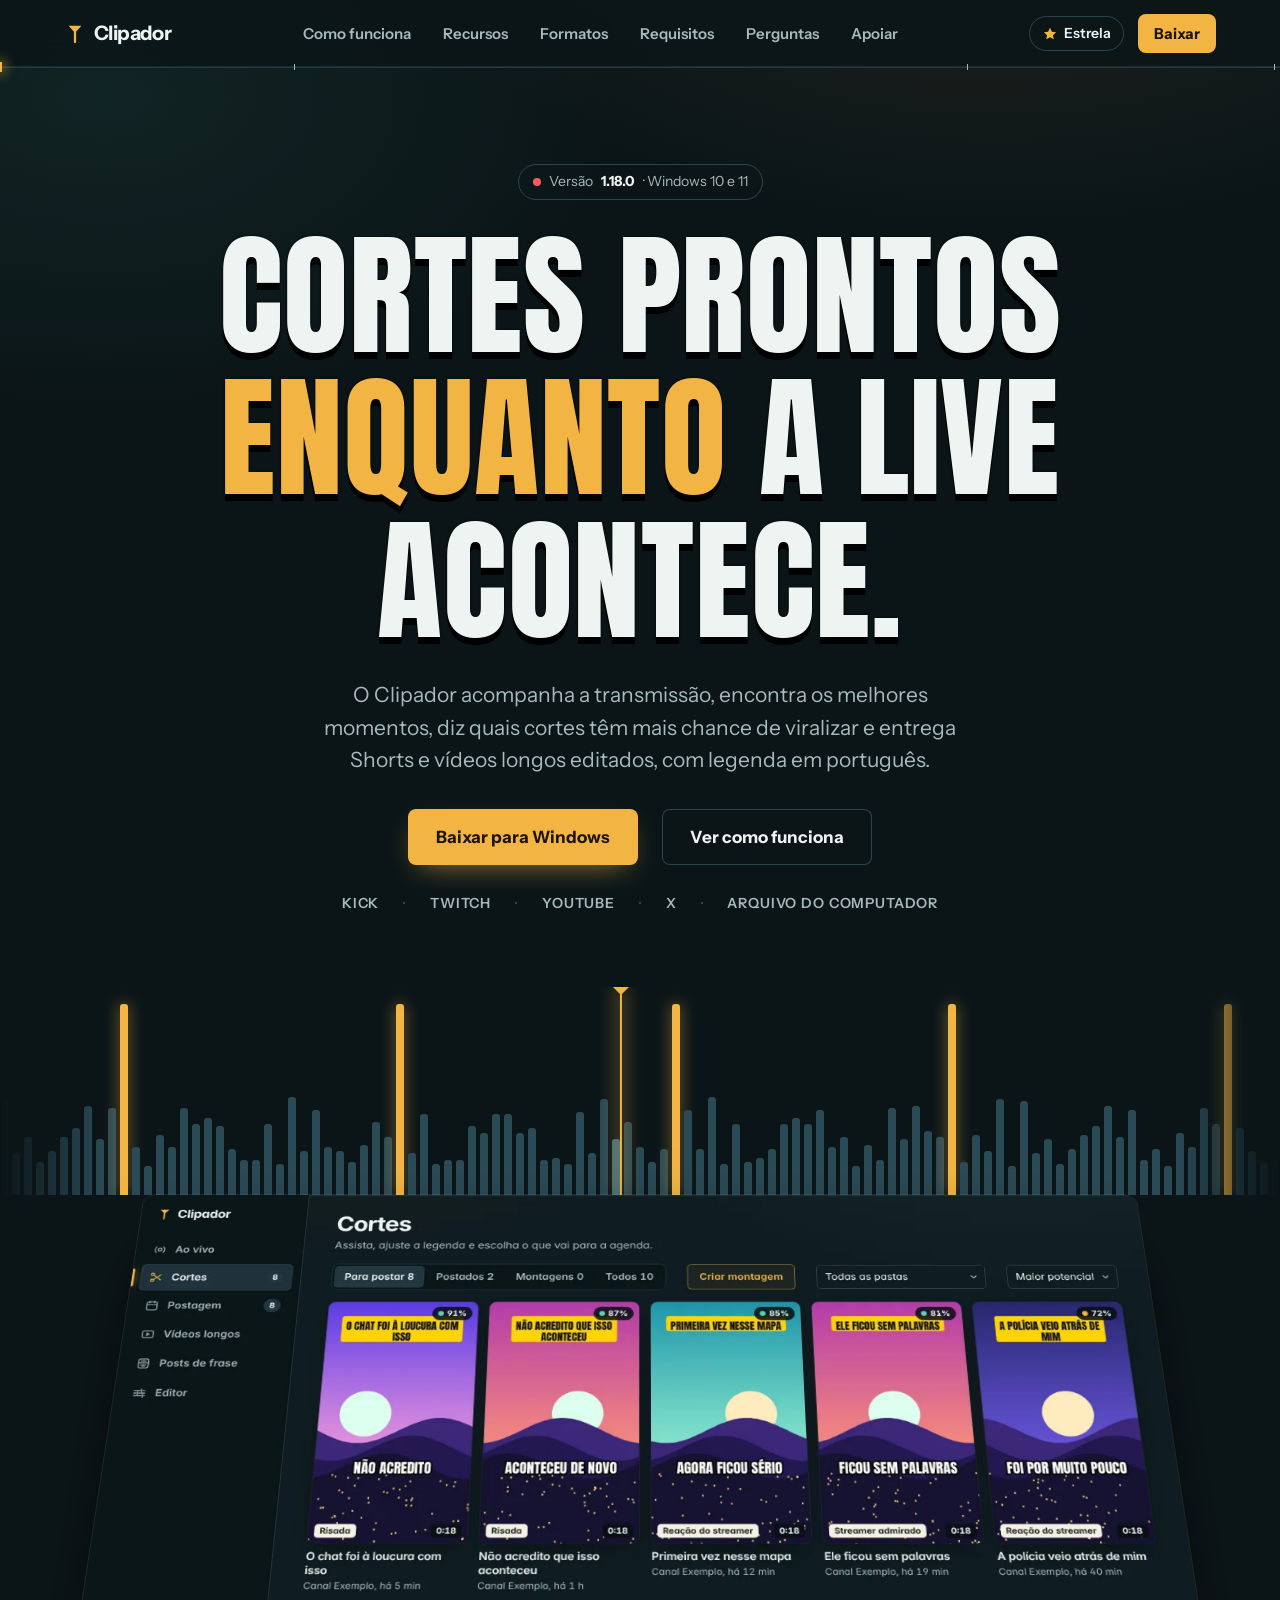
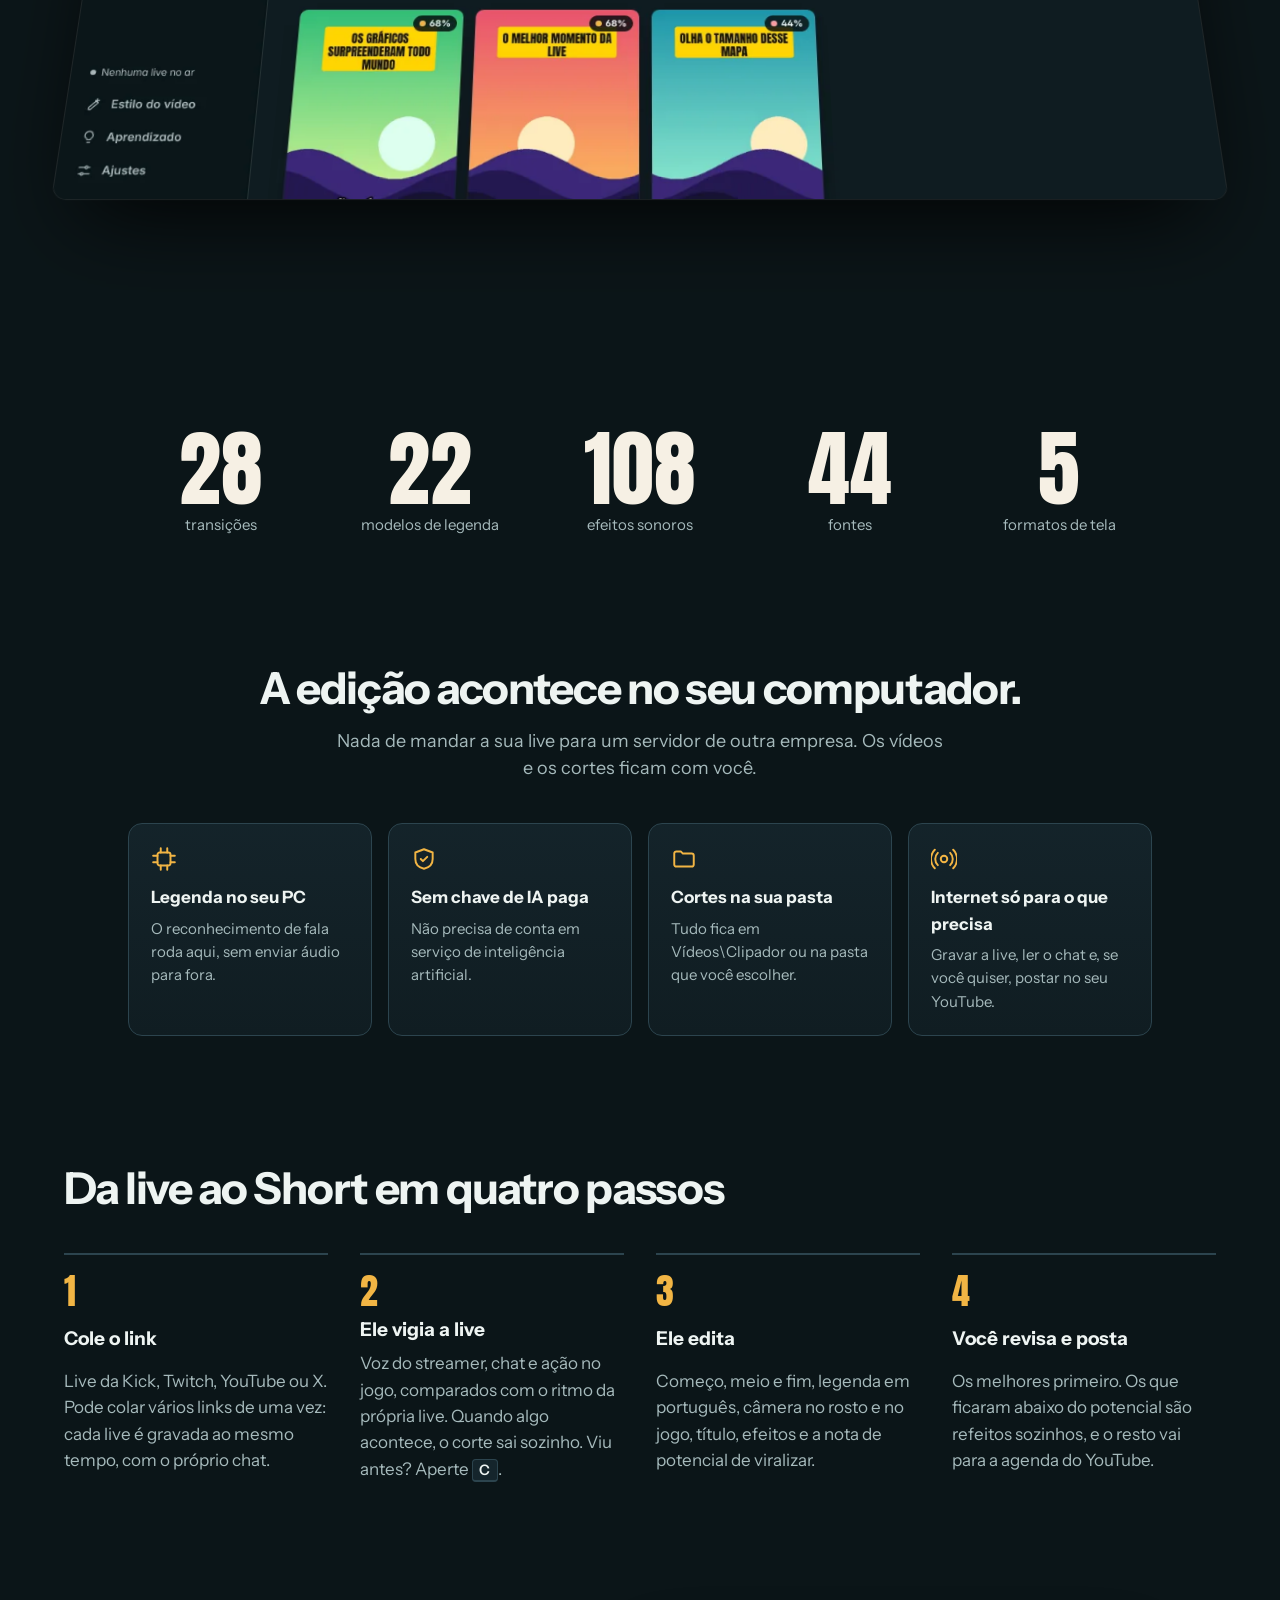
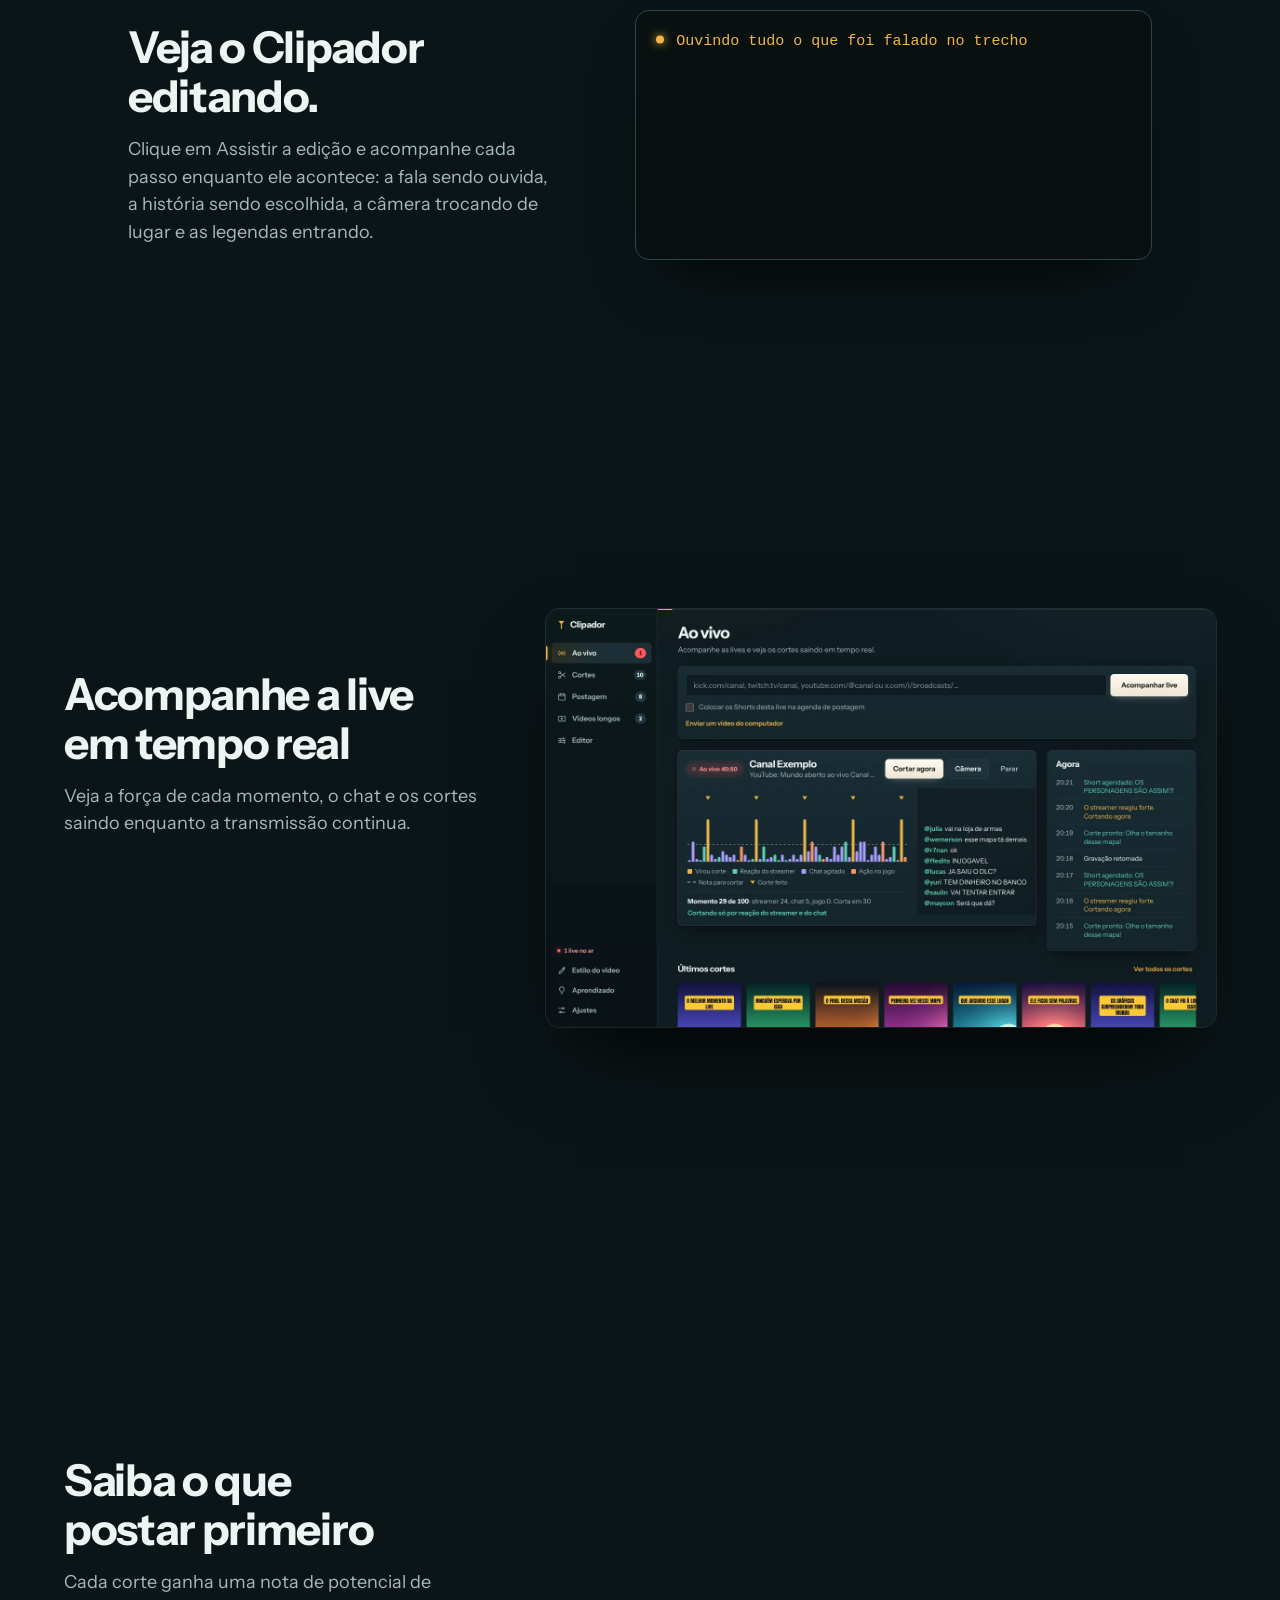
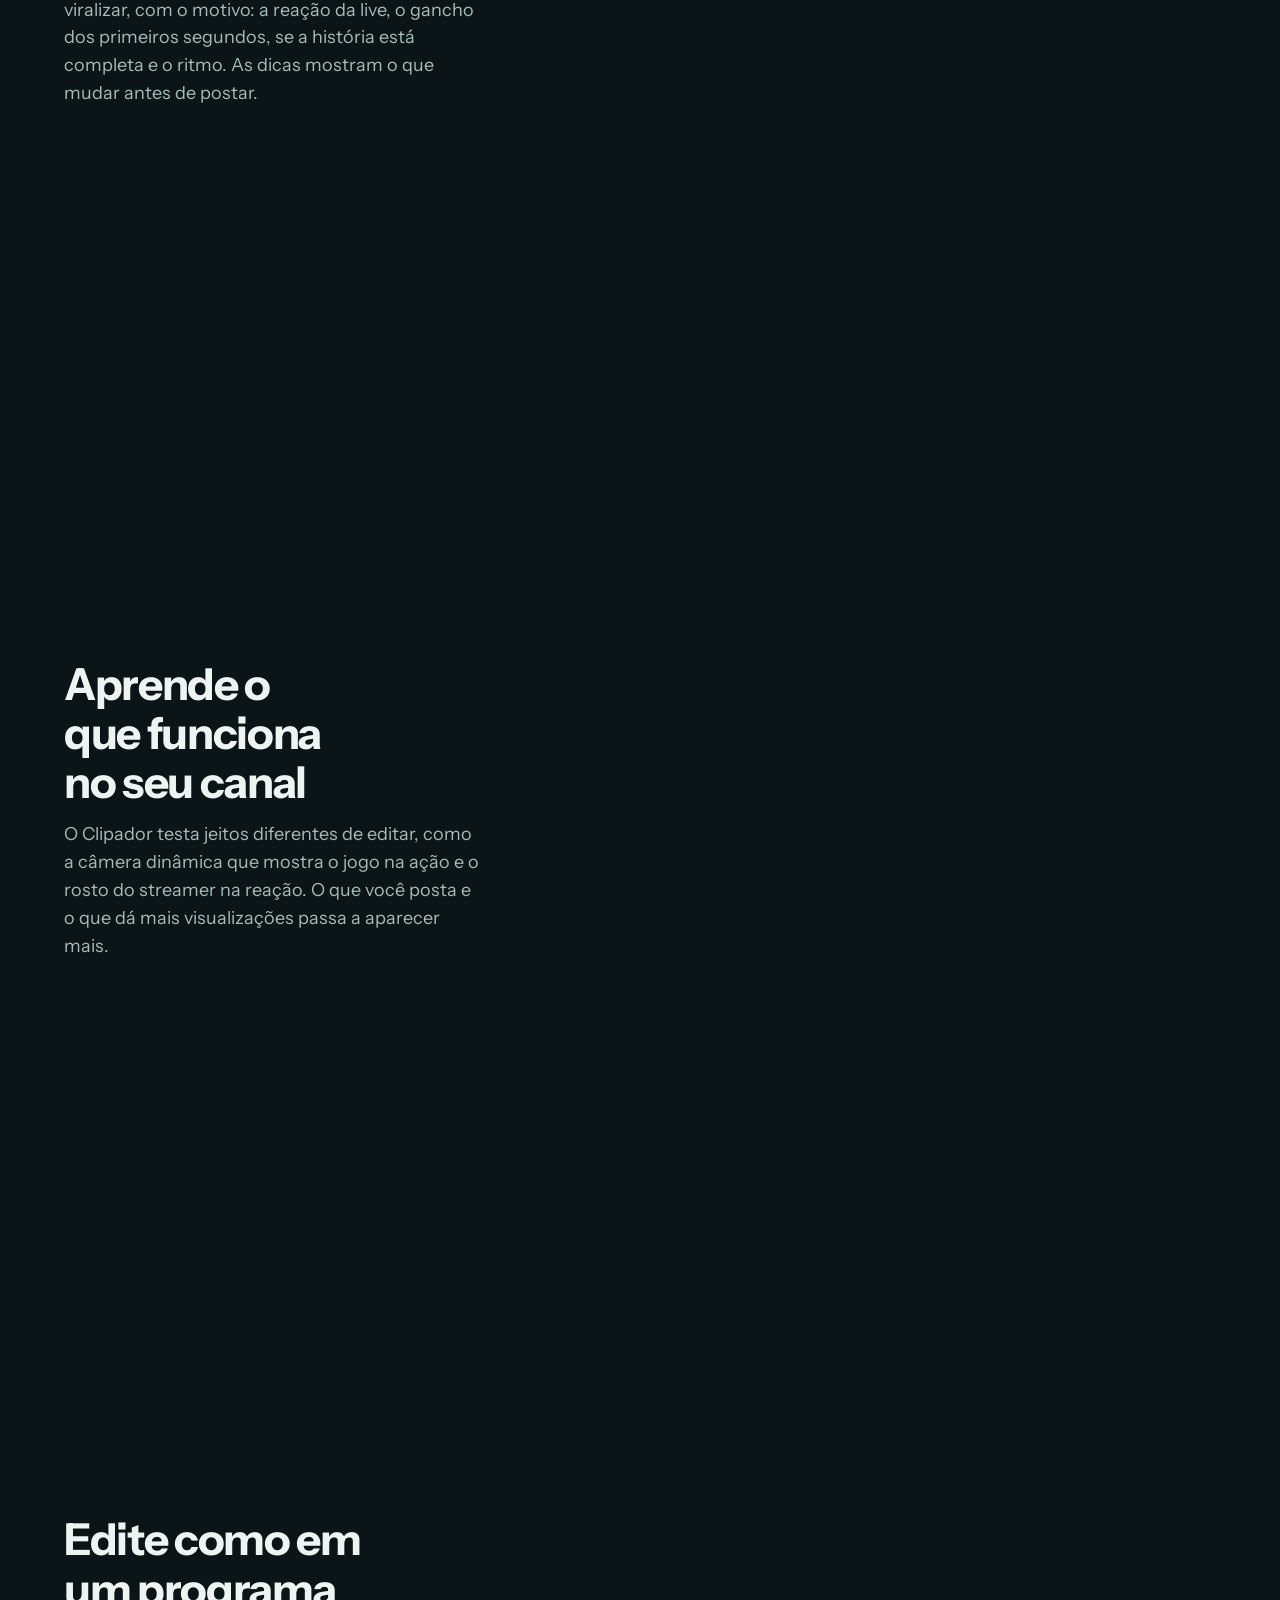
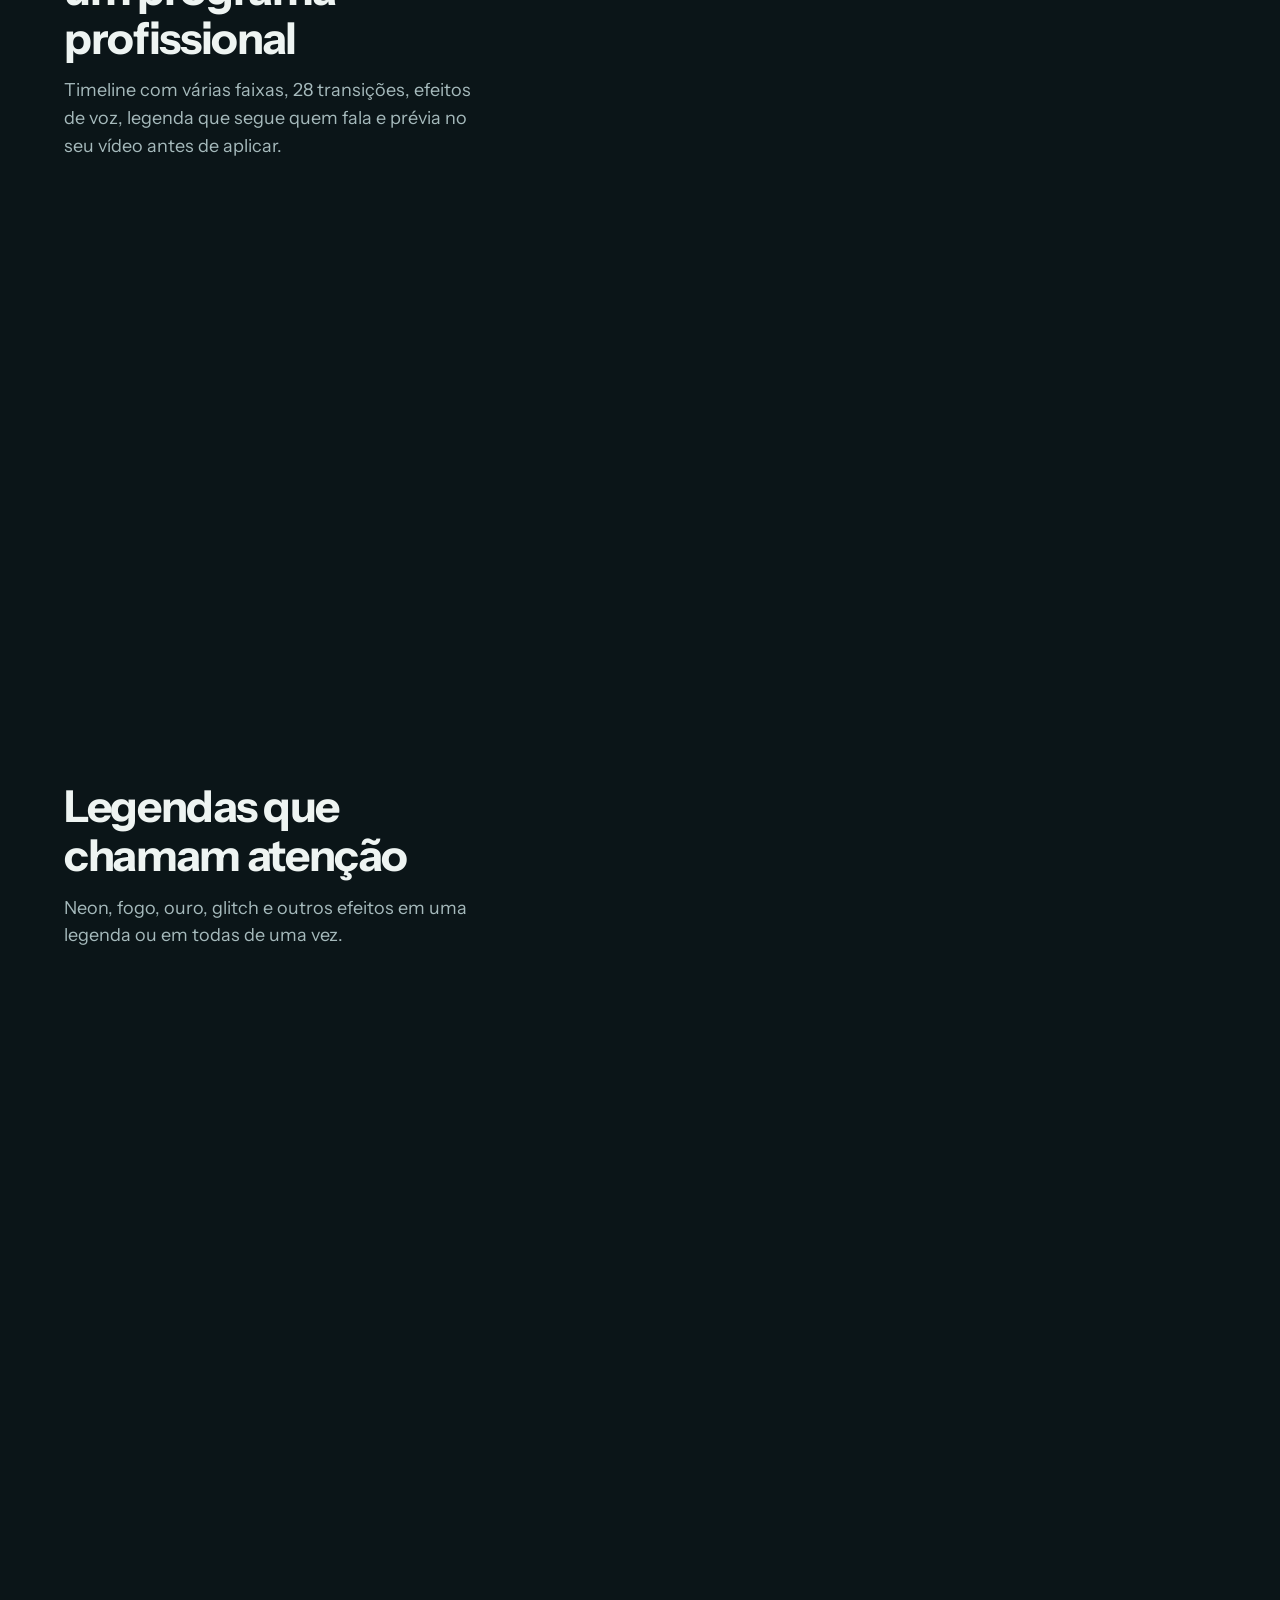
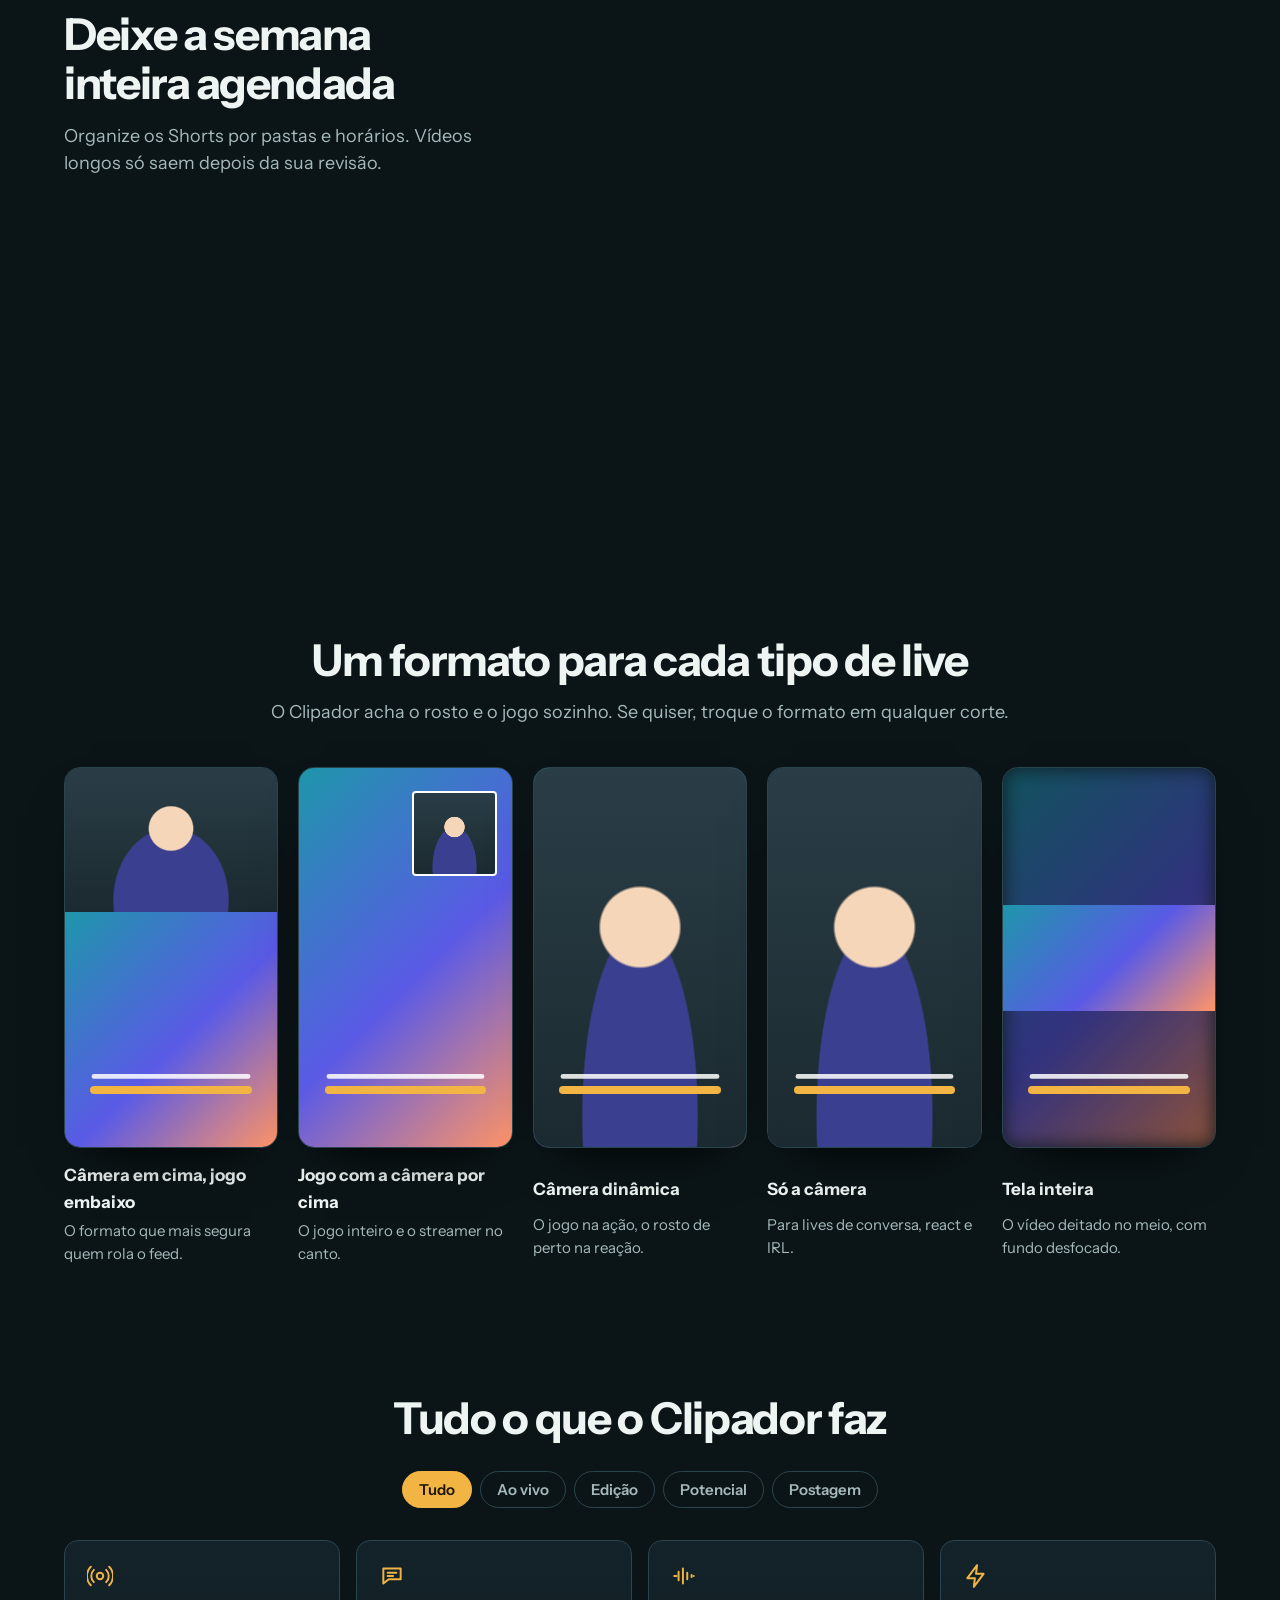
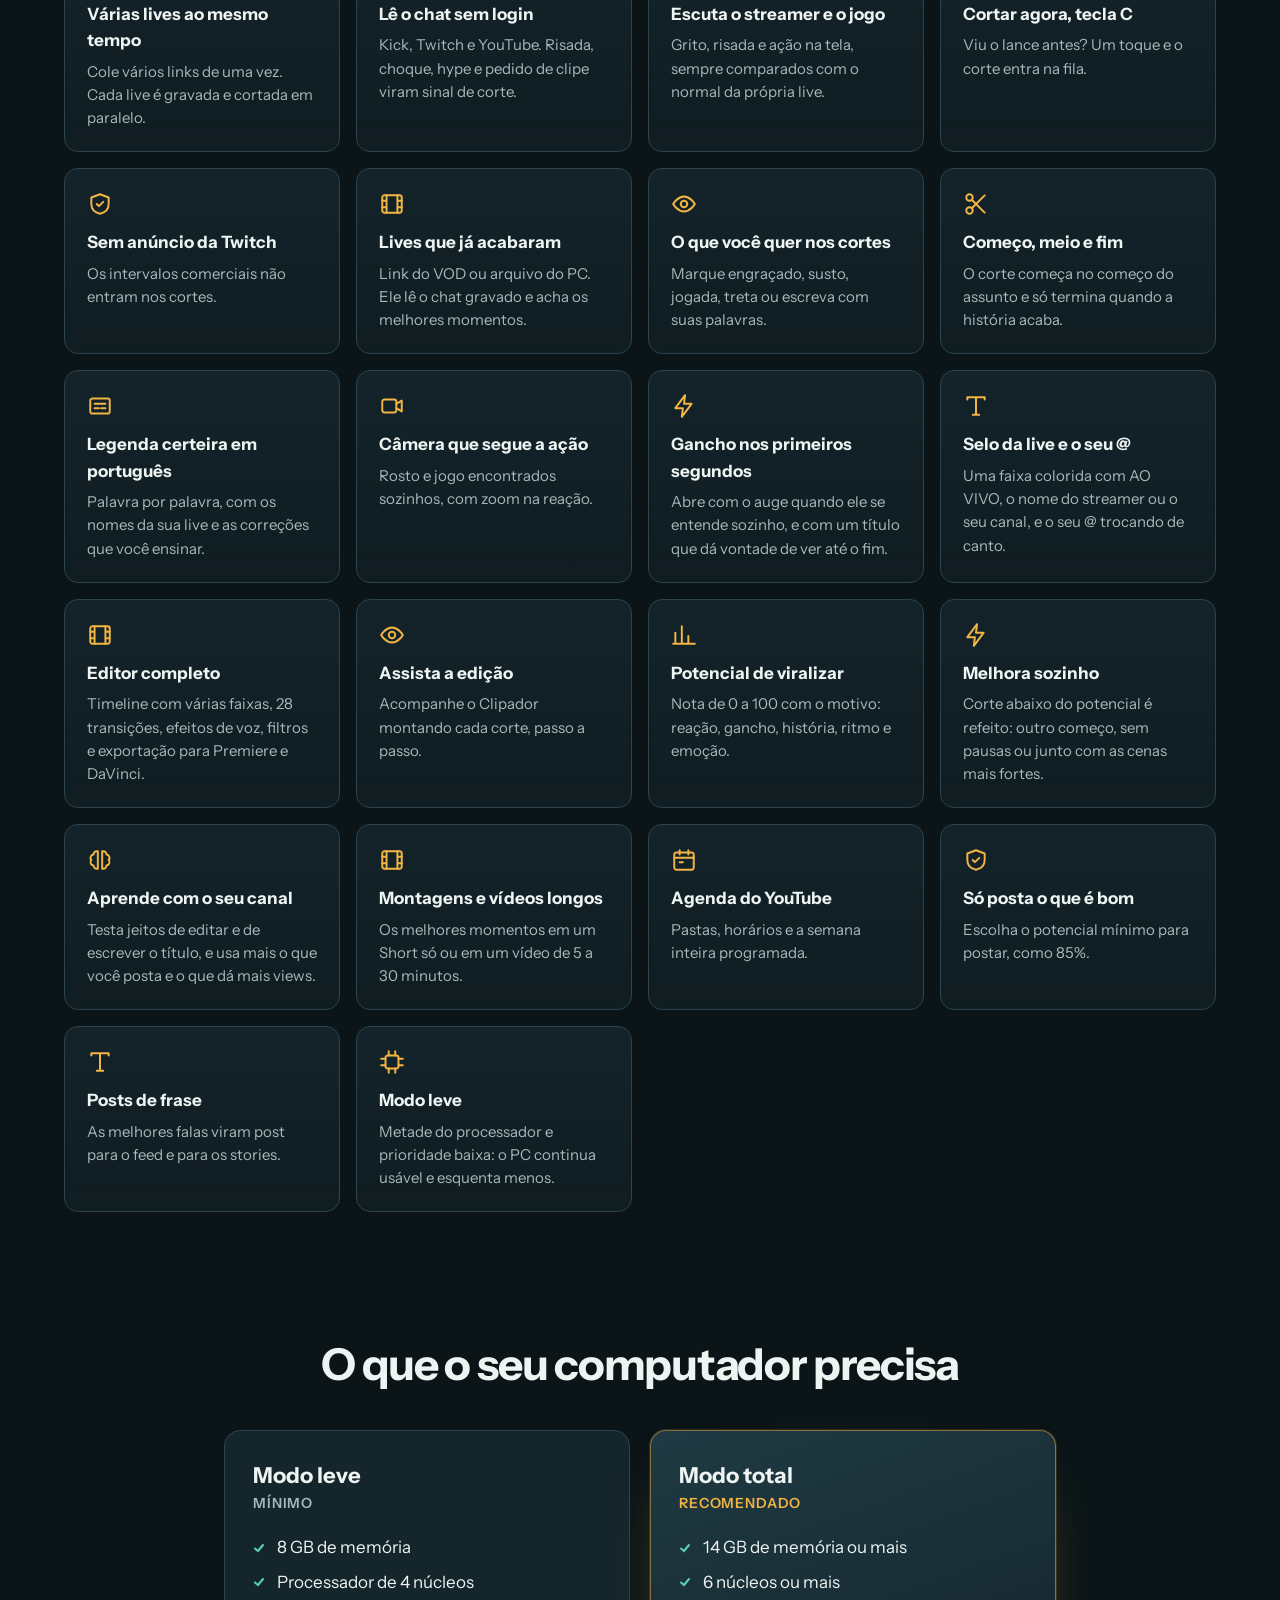
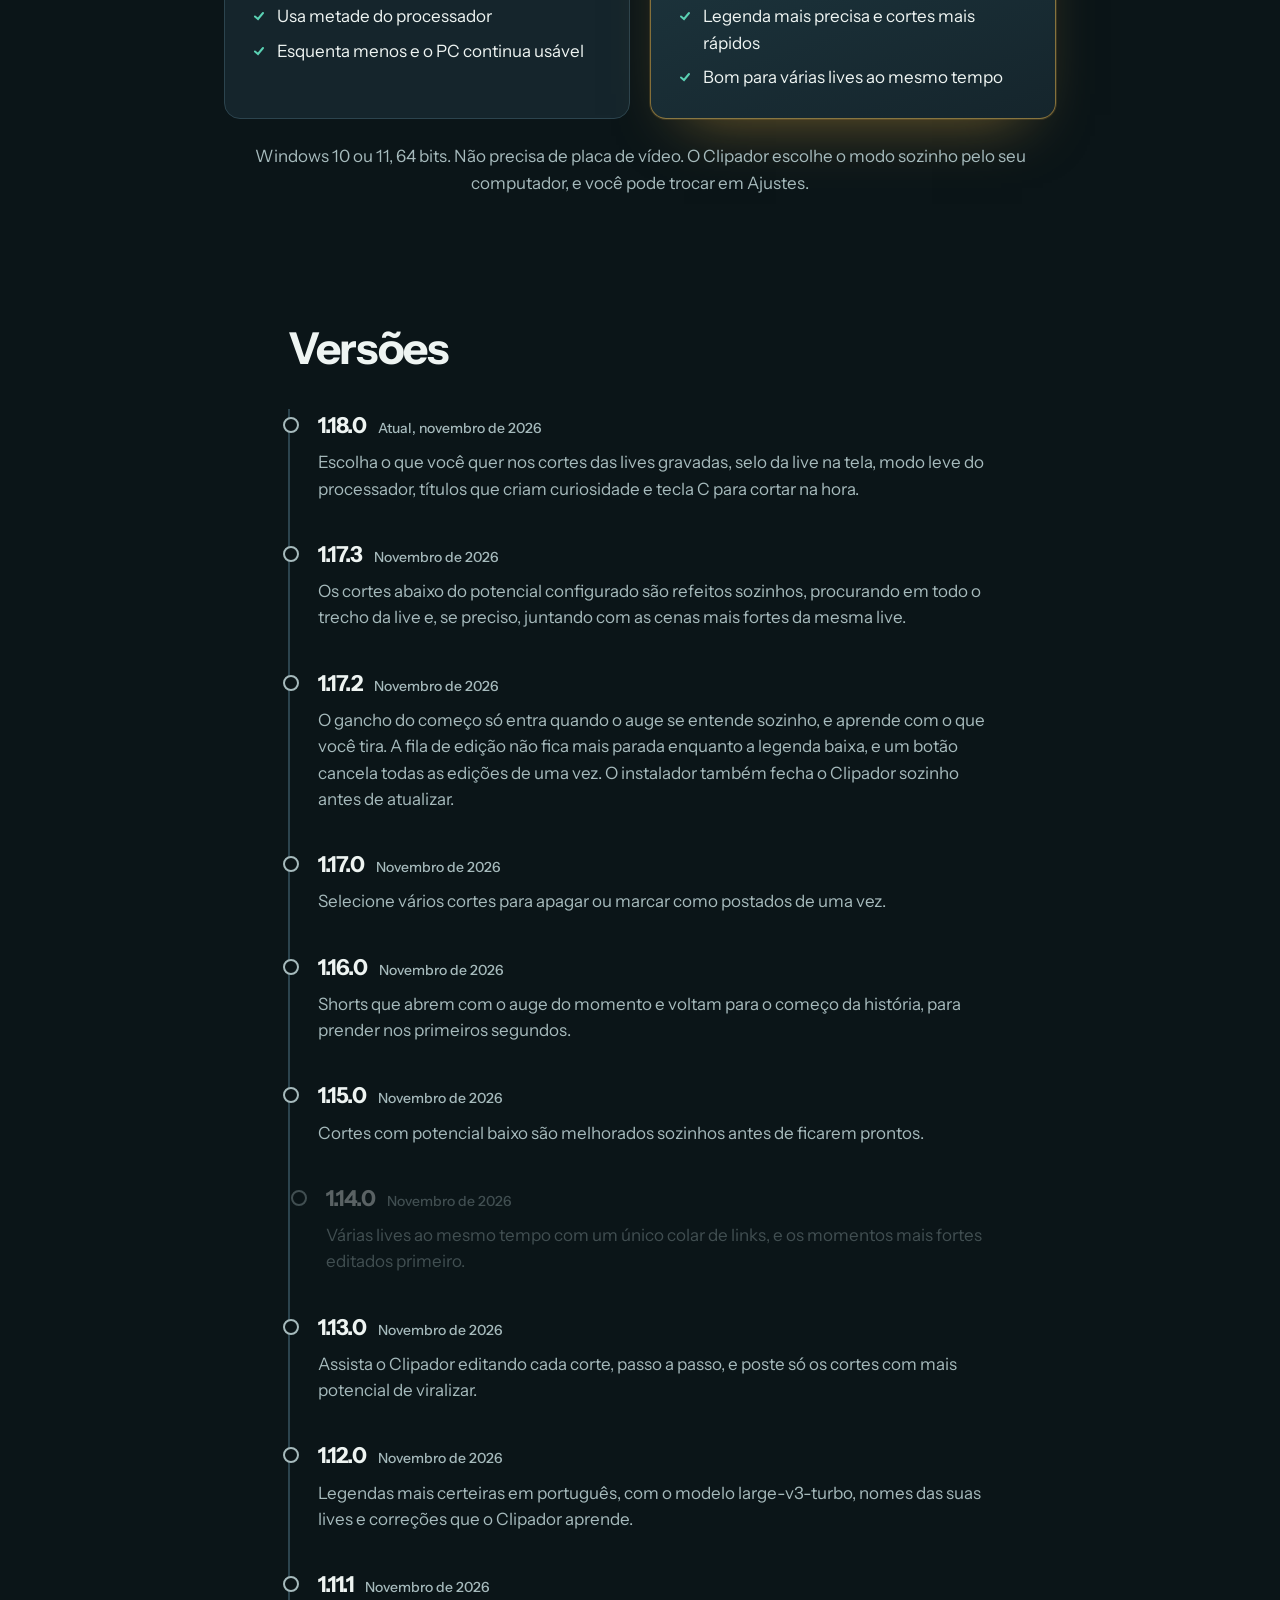
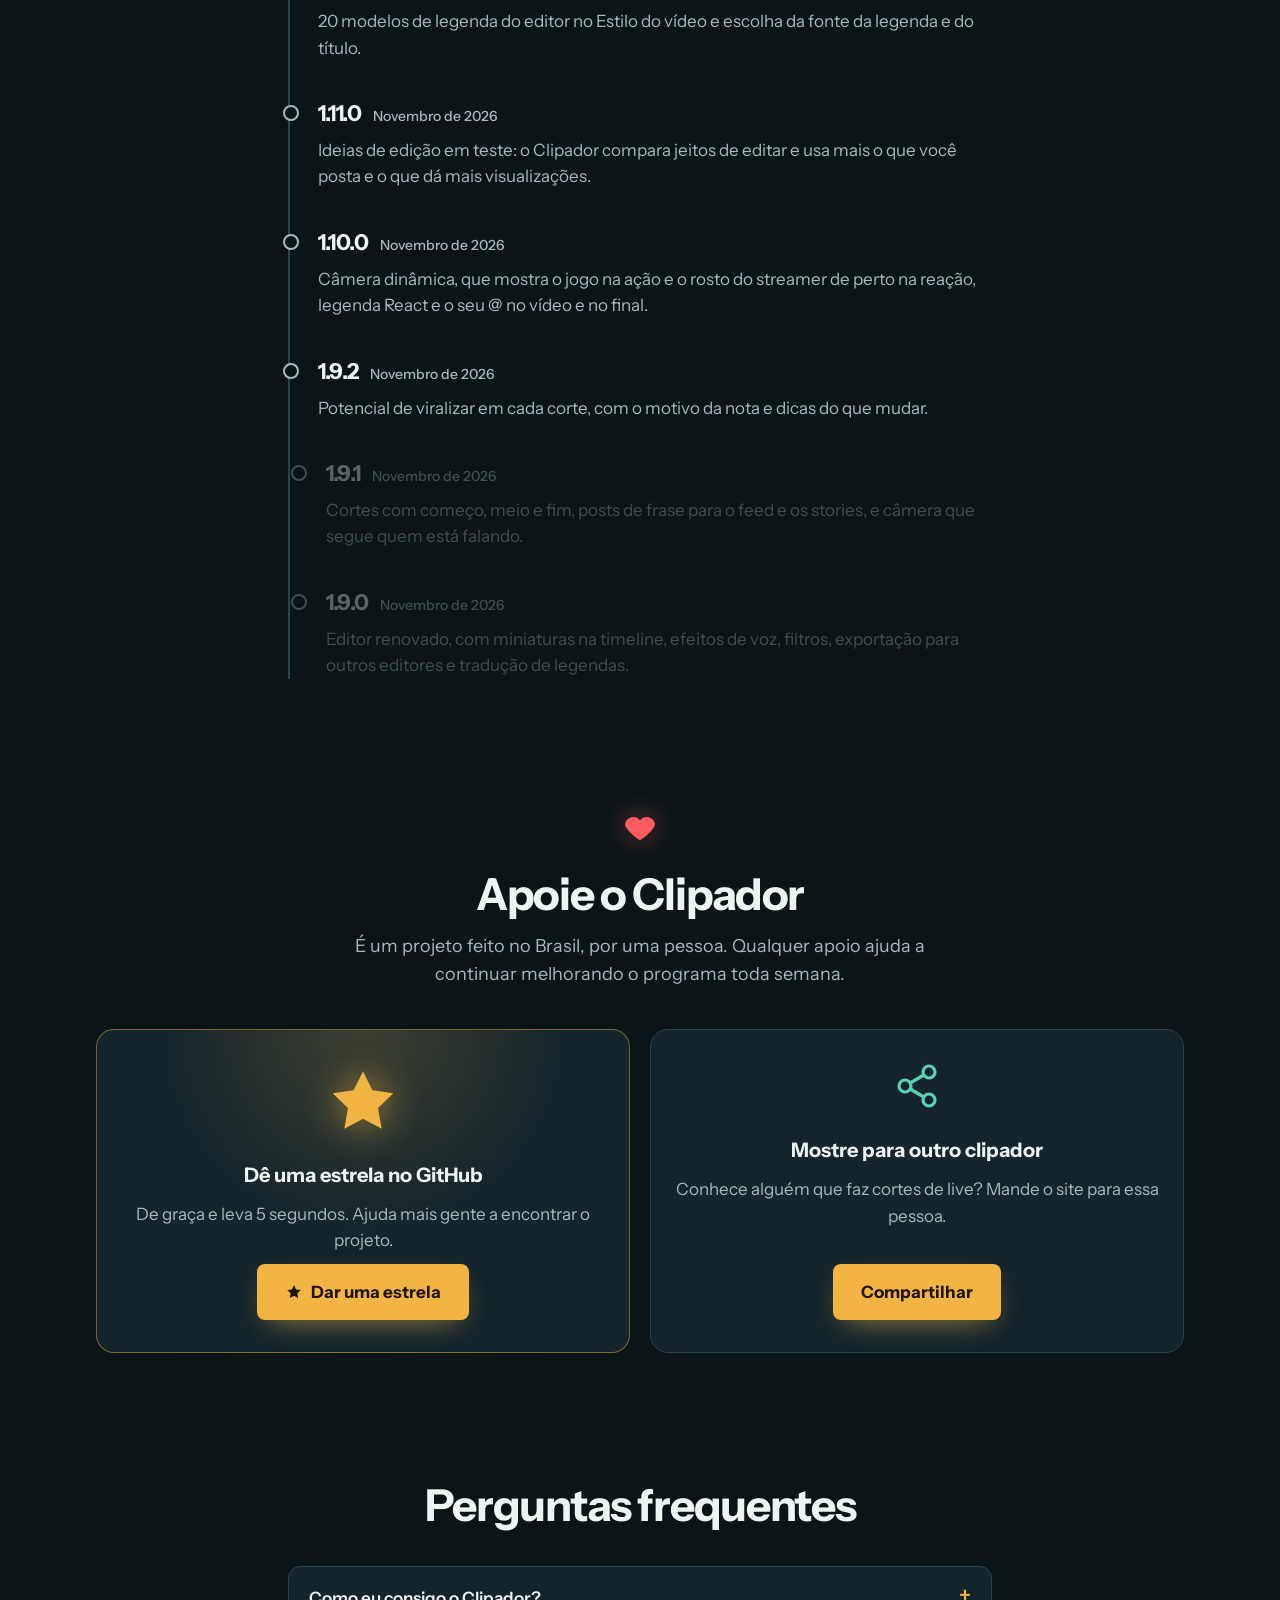
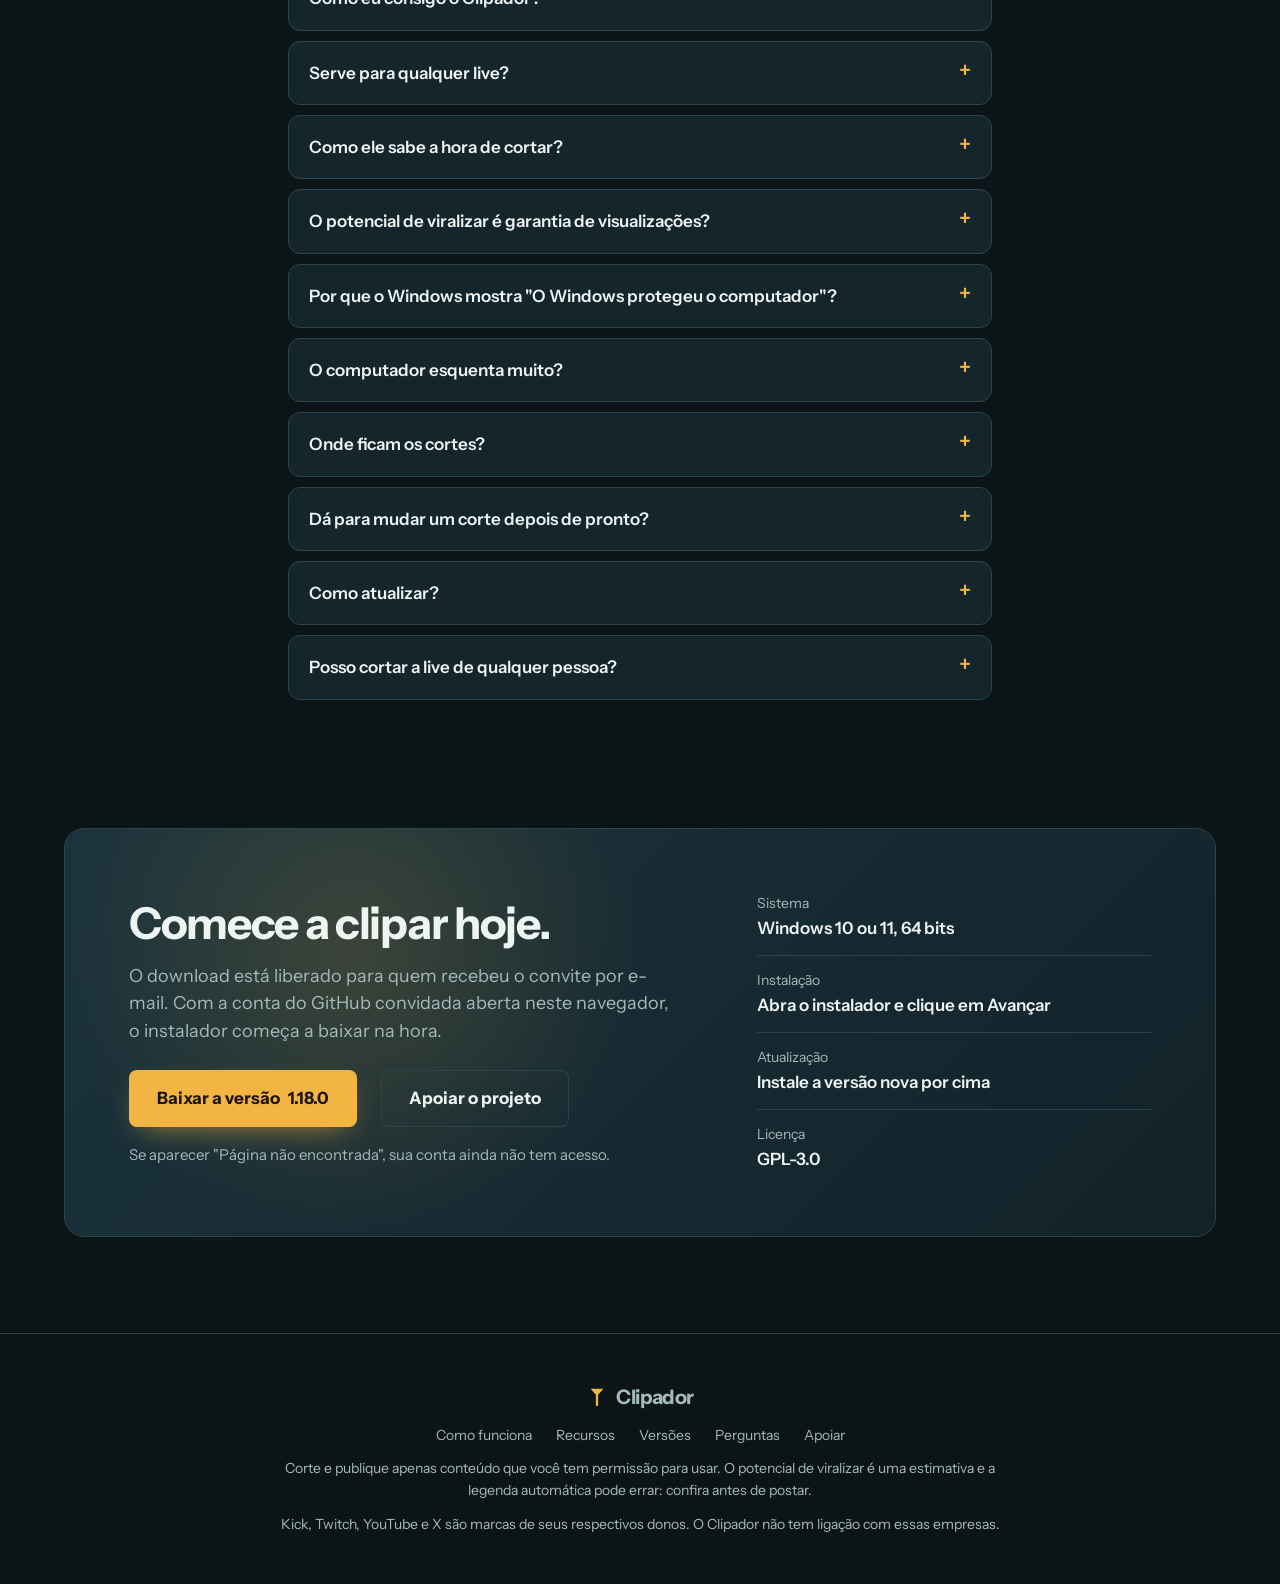
==== commit 6bfef40c: "Clipador 1.18.0" ====
--- a/site/index.html
+++ b/site/index.html
@@ -225,7 +225,7 @@
       <li data-grupo="edicao"><svg aria-hidden="true"><use href="#i-legenda"/></svg><b>Legenda certeira em português</b><span>Palavra por palavra, com os nomes da sua live e as correções que você ensinar.</span></li>
       <li data-grupo="edicao"><svg aria-hidden="true"><use href="#i-camera"/></svg><b>Câmera que segue a ação</b><span>Rosto e jogo encontrados sozinhos, com zoom na reação.</span></li>
       <li data-grupo="edicao"><svg aria-hidden="true"><use href="#i-raio"/></svg><b>Gancho nos primeiros segundos</b><span>Abre com o auge quando ele se entende sozinho, e com um título que dá vontade de ver até o fim.</span></li>
-      <li data-grupo="edicao"><svg aria-hidden="true"><use href="#i-texto"/></svg><b>Texto fixo e o seu @</b><span>"AO VIVO AGORA", o nome do streamer, o seu canal. Em cima, no meio ou embaixo.</span></li>
+      <li data-grupo="edicao"><svg aria-hidden="true"><use href="#i-texto"/></svg><b>Selo da live e o seu @</b><span>Uma faixa colorida com AO VIVO, o nome do streamer ou o seu canal, e o seu @ trocando de canto.</span></li>
       <li data-grupo="edicao"><svg aria-hidden="true"><use href="#i-filme"/></svg><b>Editor completo</b><span>Timeline com várias faixas, 28 transições, efeitos de voz, filtros e exportação para Premiere e DaVinci.</span></li>
       <li data-grupo="edicao"><svg aria-hidden="true"><use href="#i-olho"/></svg><b>Assista a edição</b><span>Acompanhe o Clipador montando cada corte, passo a passo.</span></li>
       <li data-grupo="viral"><svg aria-hidden="true"><use href="#i-grafico"/></svg><b>Potencial de viralizar</b><span>Nota de 0 a 100 com o motivo: reação, gancho, história, ritmo e emoção.</span></li>
@@ -245,7 +245,7 @@
       <article class="req sobe"><h3>Modo leve</h3><p class="req-tag">Mínimo</p>
         <ul><li>8 GB de memória</li><li>Processador de 4 núcleos</li><li>Usa metade do processador</li><li>Esquenta menos e o PC continua usável</li></ul></article>
       <article class="req req-destaque sobe"><h3>Modo total</h3><p class="req-tag">Recomendado</p>
-        <ul><li>16 GB de memória</li><li>6 núcleos ou mais</li><li>Legenda mais precisa e cortes mais rápidos</li><li>Bom para várias lives ao mesmo tempo</li></ul></article>
+        <ul><li>14 GB de memória ou mais</li><li>6 núcleos ou mais</li><li>Legenda mais precisa e cortes mais rápidos</li><li>Bom para várias lives ao mesmo tempo</li></ul></article>
     </div>
     <p class="sobe req-nota">Windows 10 ou 11, 64 bits. Não precisa de placa de vídeo. O Clipador escolhe o modo sozinho pelo seu computador, e você pode trocar em Ajustes.</p>
   </section>
@@ -253,7 +253,7 @@
   <section class="versoes" id="versoes" aria-labelledby="versoes-t">
     <h2 class="sobe" id="versoes-t">Versões</h2>
     <ol id="linha-versoes">
-      <li><h3>1.18.0 <small>Atual, novembro de 2026</small></h3><p>Escolha o que você quer nos cortes das lives gravadas, texto fixo na tela, modo leve do processador, títulos que criam curiosidade e tecla C para cortar na hora.</p></li>
+      <li><h3>1.18.0 <small>Atual, novembro de 2026</small></h3><p>Escolha o que você quer nos cortes das lives gravadas, selo da live na tela, modo leve do processador, títulos que criam curiosidade e tecla C para cortar na hora.</p></li>
       <li><h3>1.17.3 <small>Novembro de 2026</small></h3><p>Os cortes abaixo do potencial configurado são refeitos sozinhos, procurando em todo o trecho da live e, se preciso, juntando com as cenas mais fortes da mesma live.</p></li>
       <li><h3>1.17.2 <small>Novembro de 2026</small></h3><p>O gancho do começo só entra quando o auge se entende sozinho, e aprende com o que você tira. A fila de edição não fica mais parada enquanto a legenda baixa, e um botão cancela todas as edições de uma vez. O instalador também fecha o Clipador sozinho antes de atualizar.</p></li>
       <li><h3>1.17.0 <small>Novembro de 2026</small></h3><p>Selecione vários cortes para apagar ou marcar como postados de uma vez.</p></li>
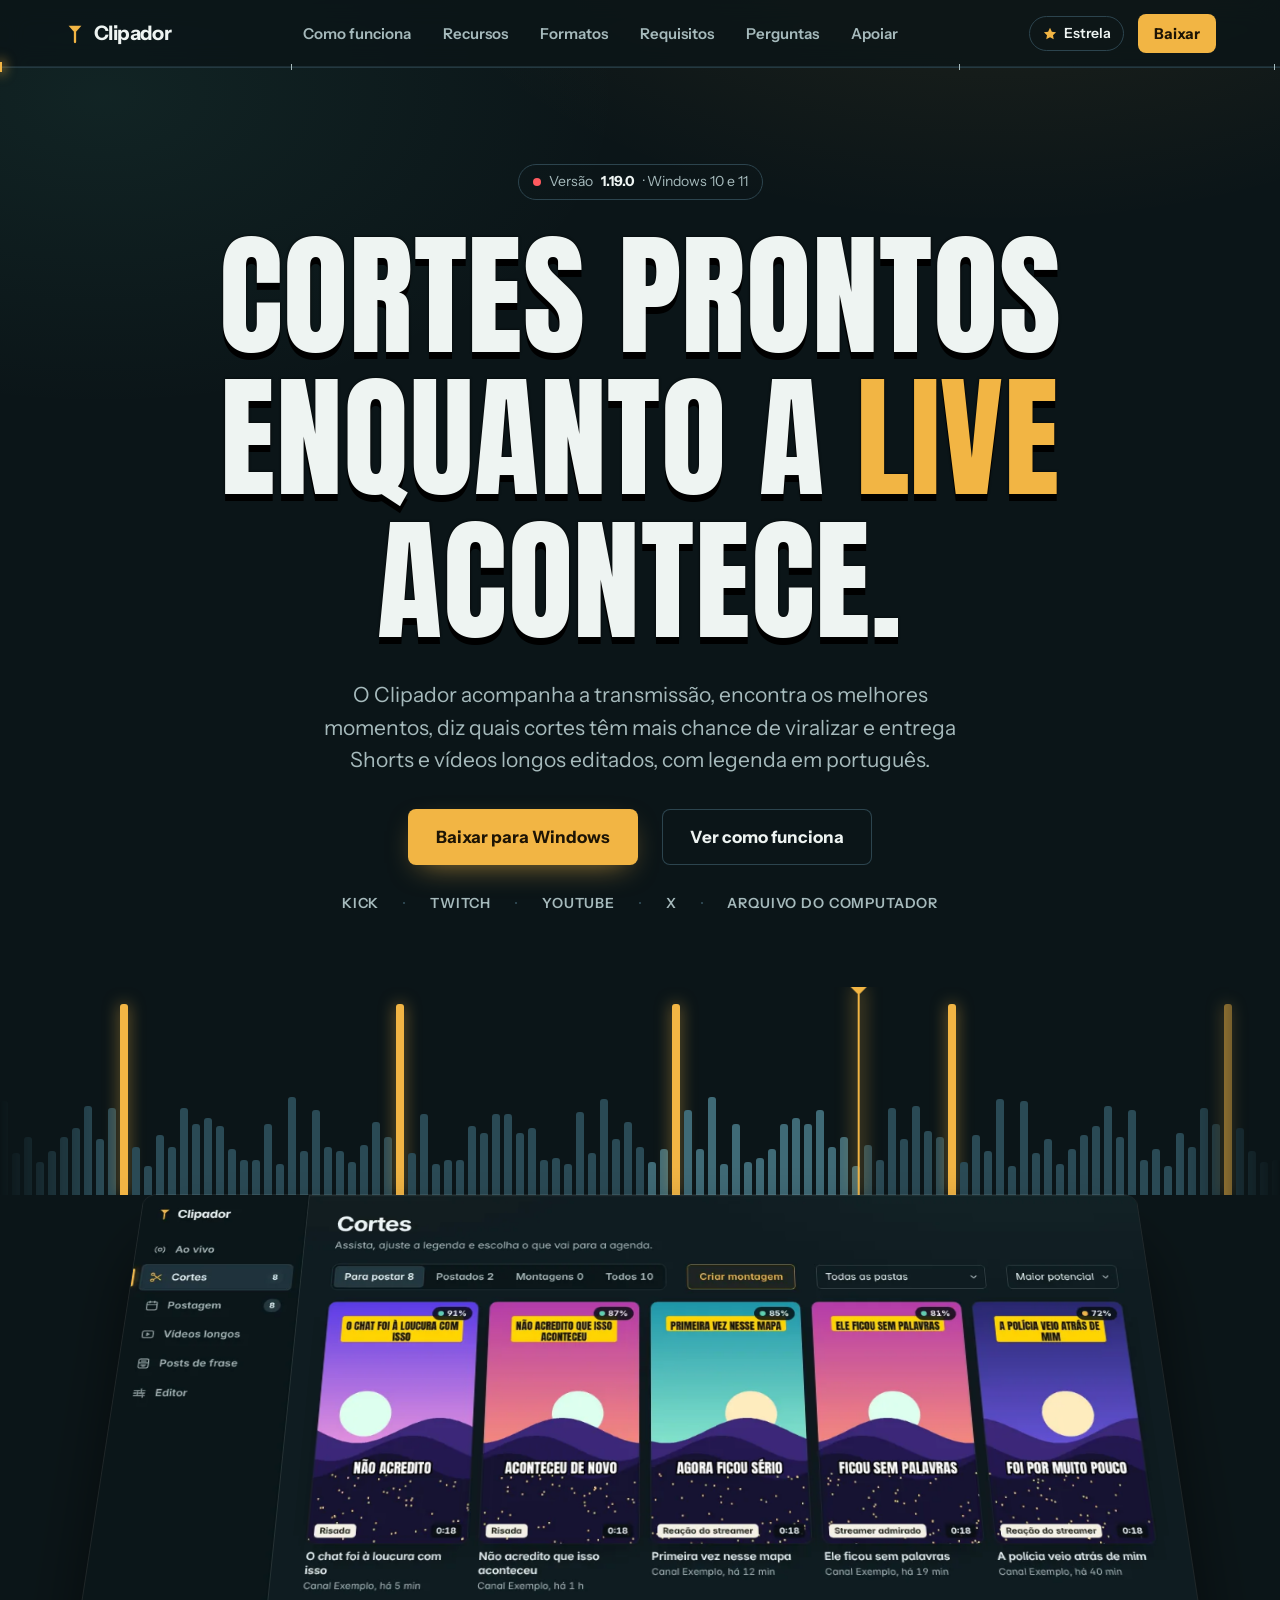
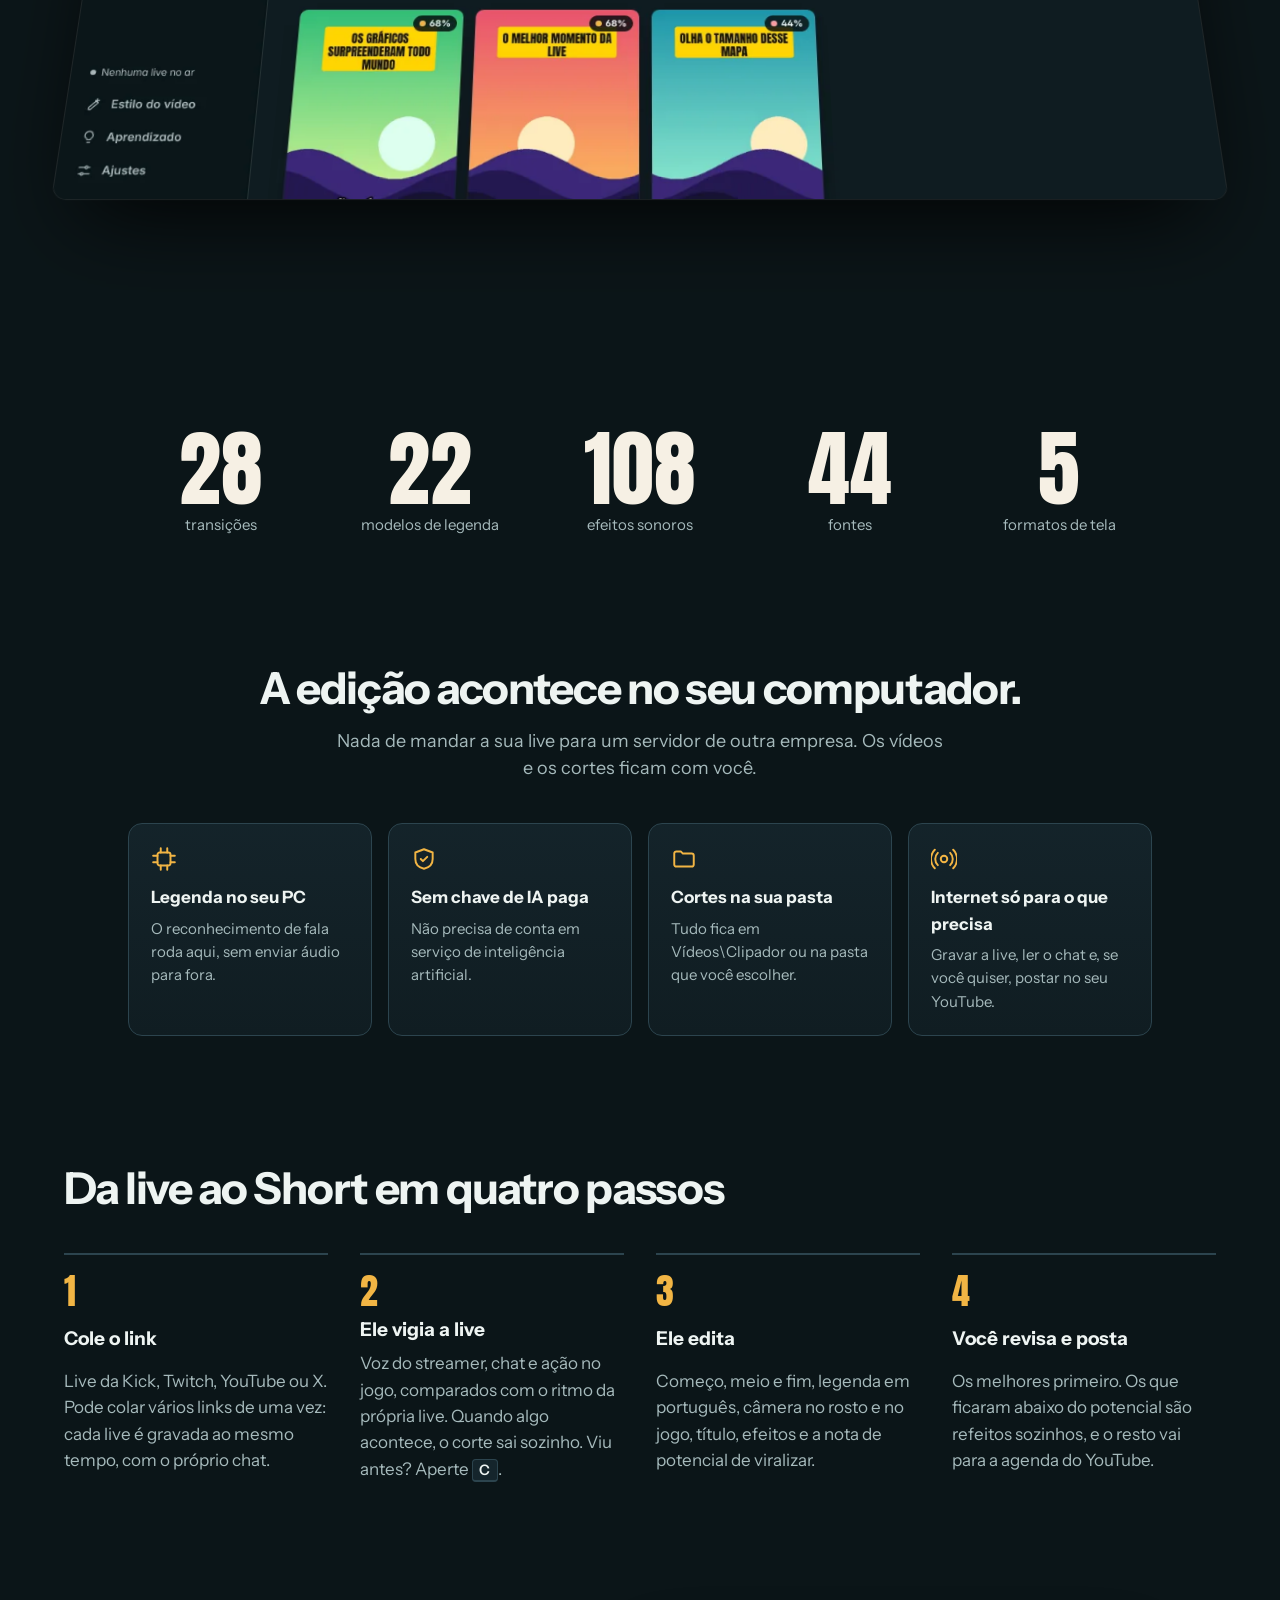
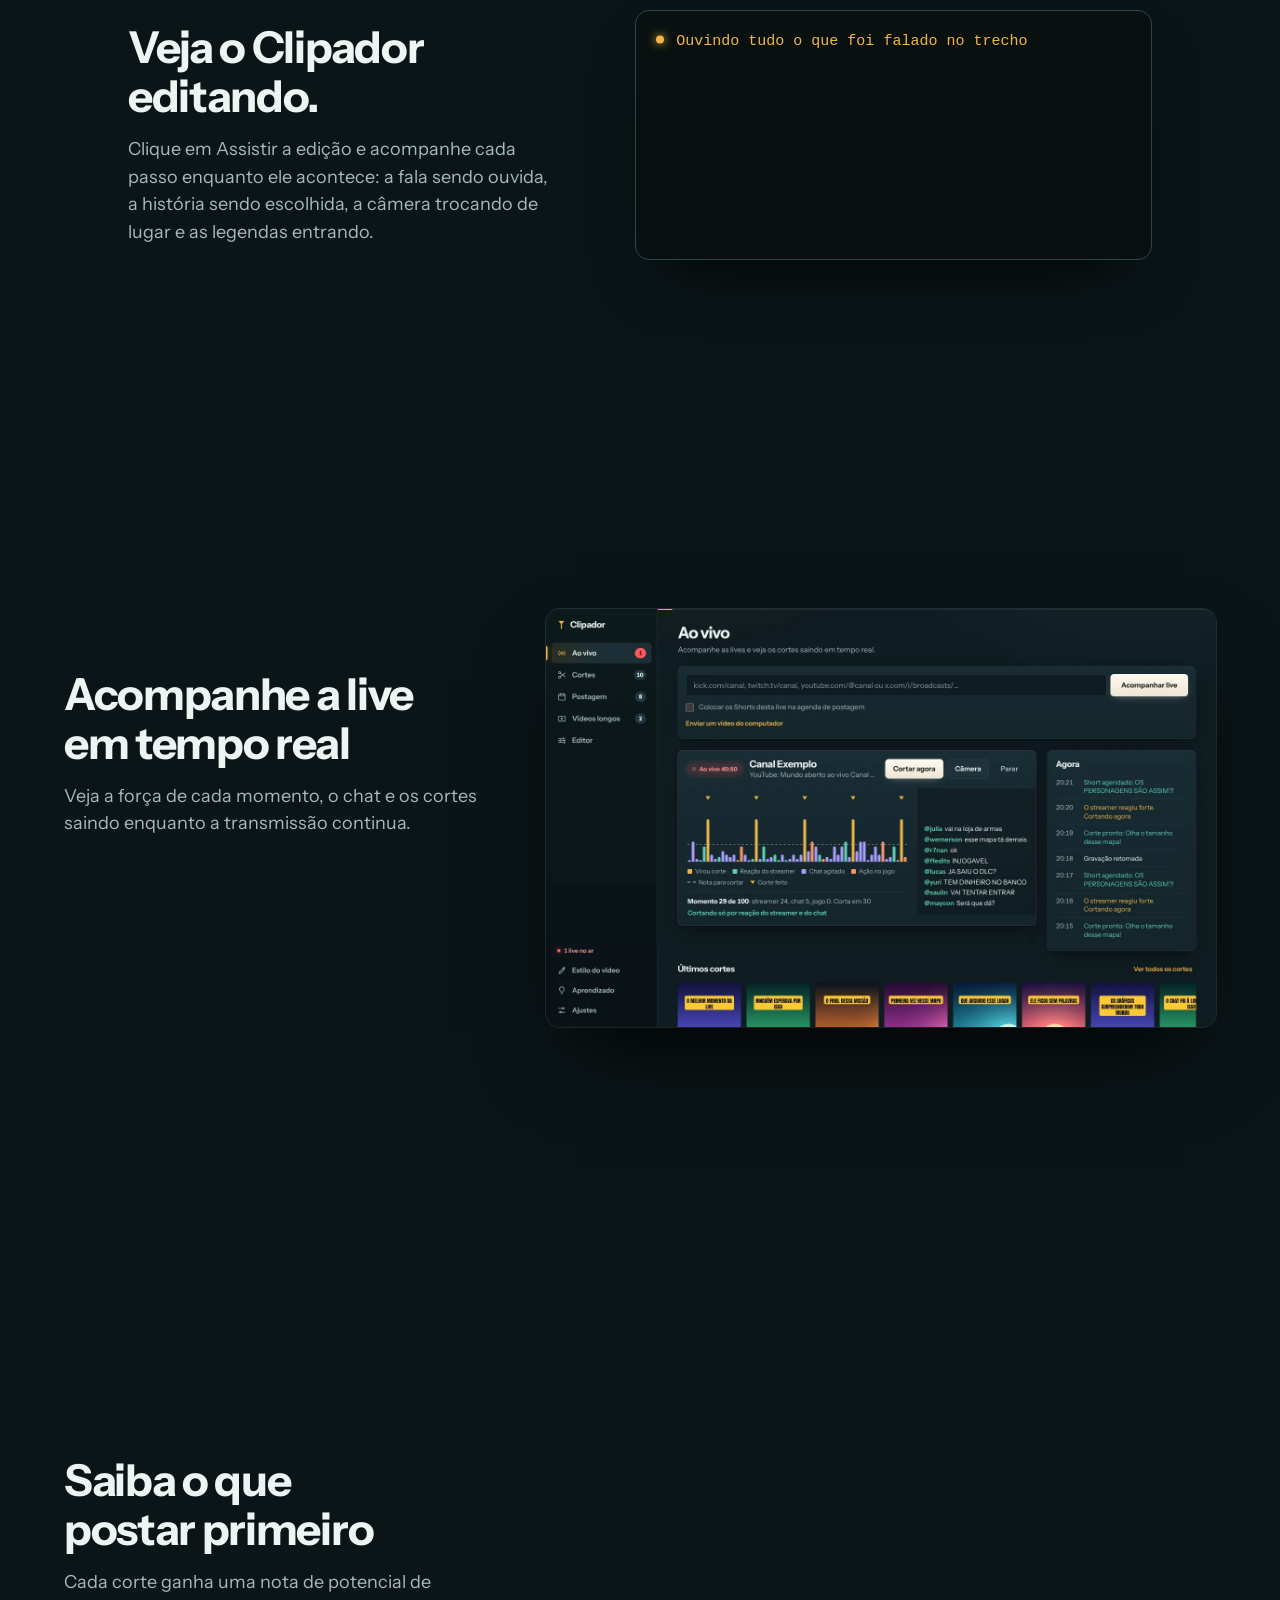
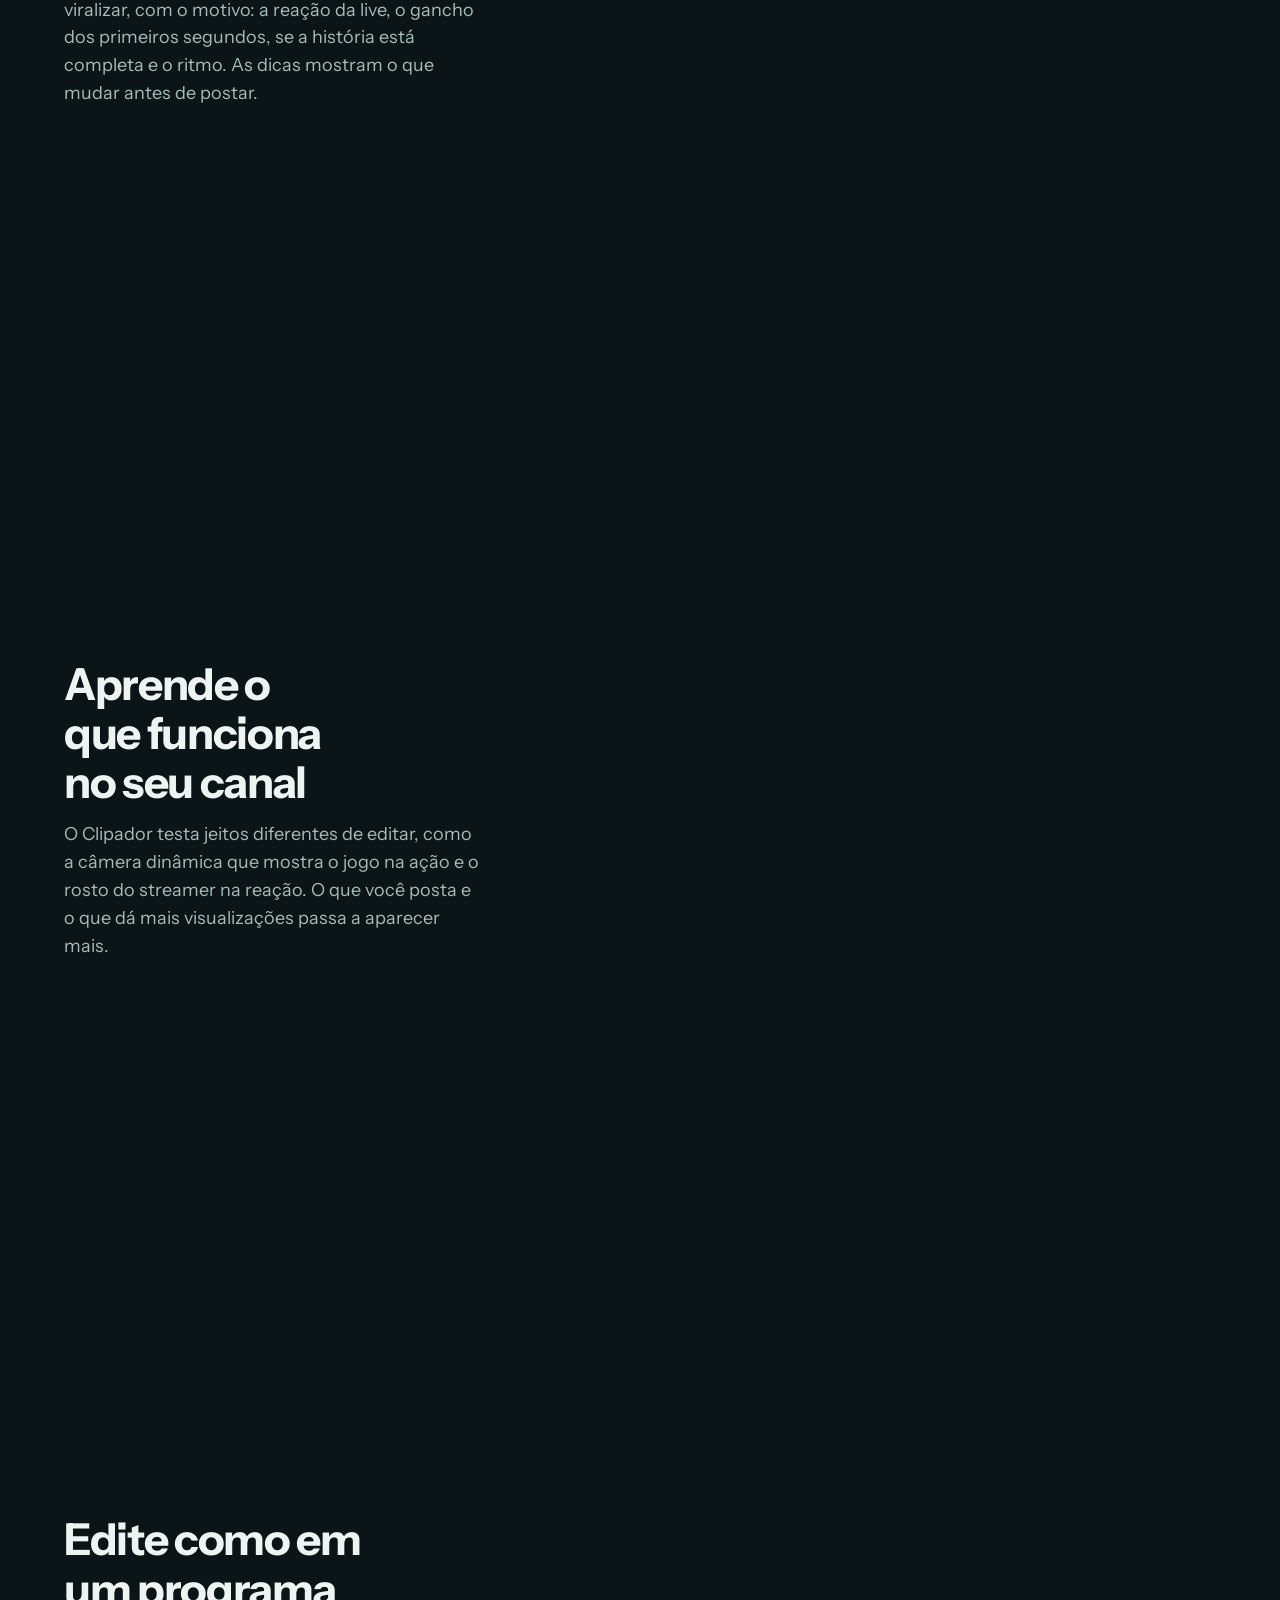
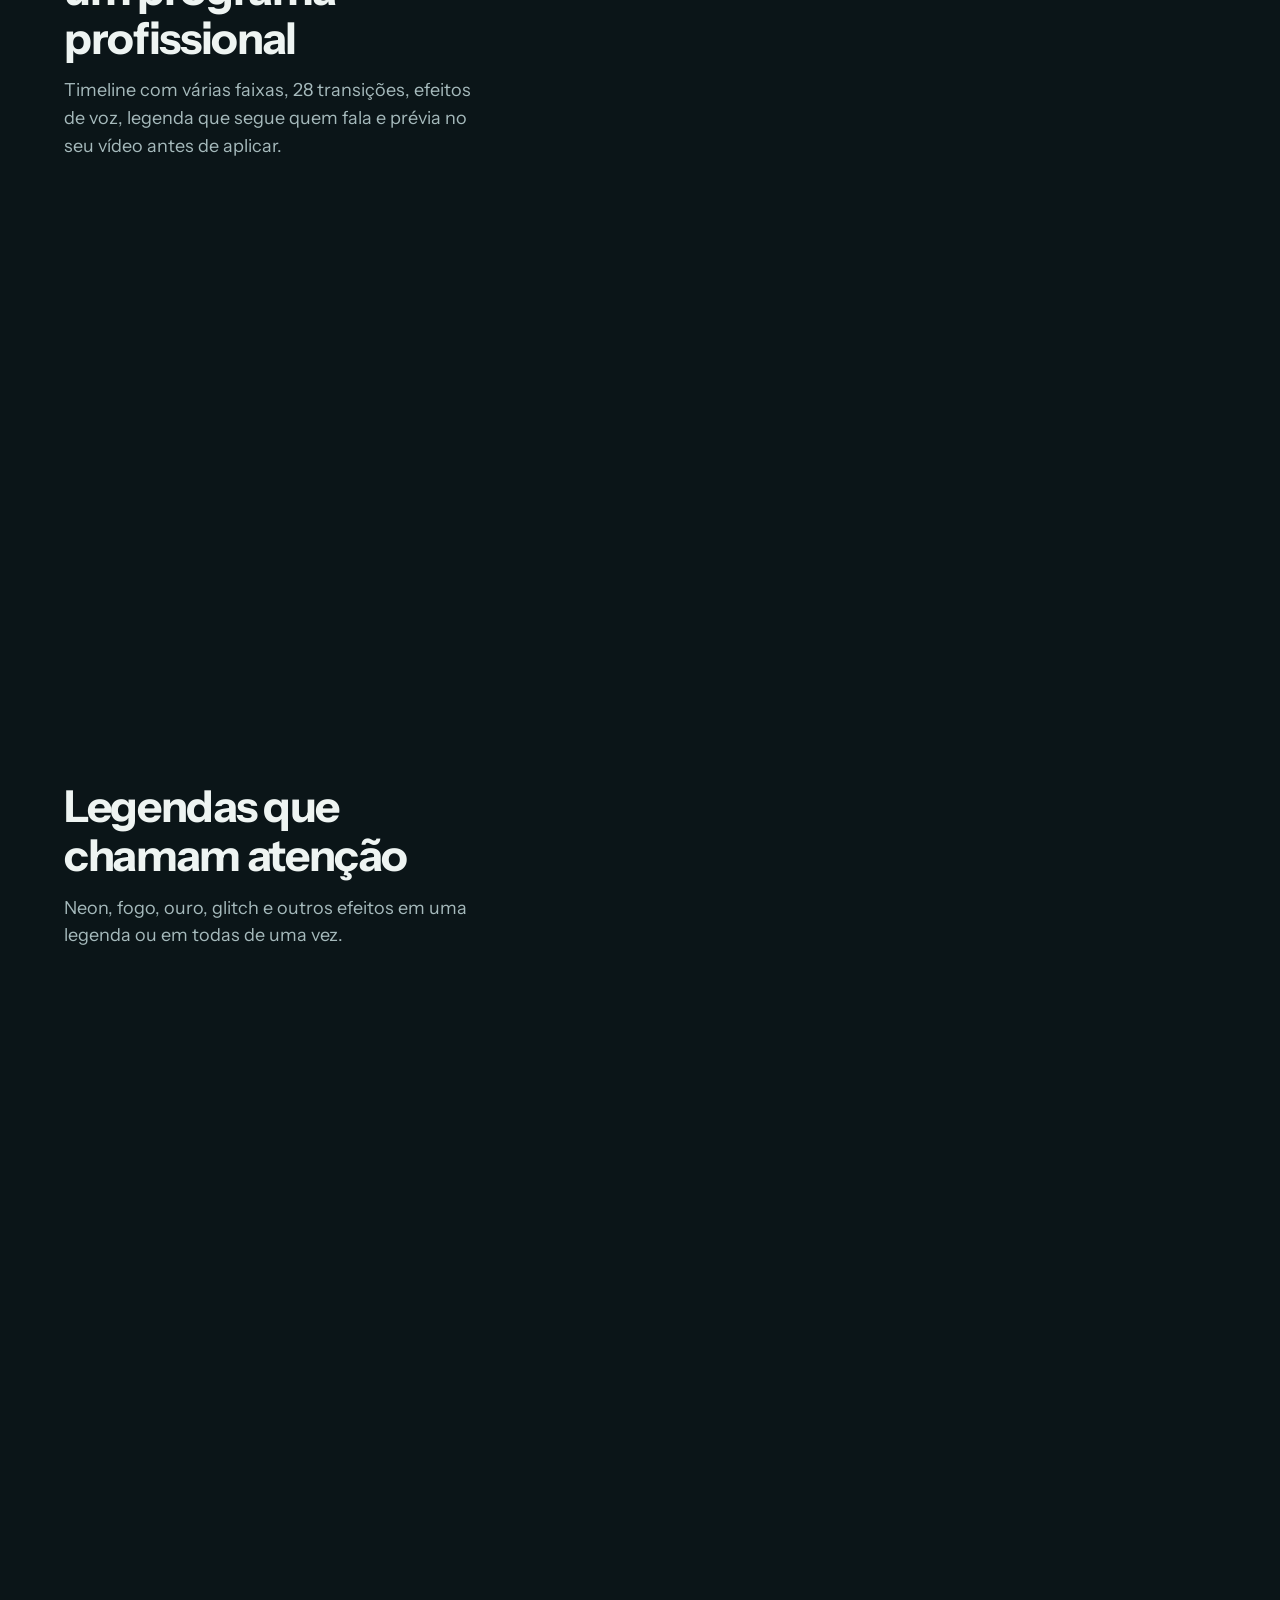
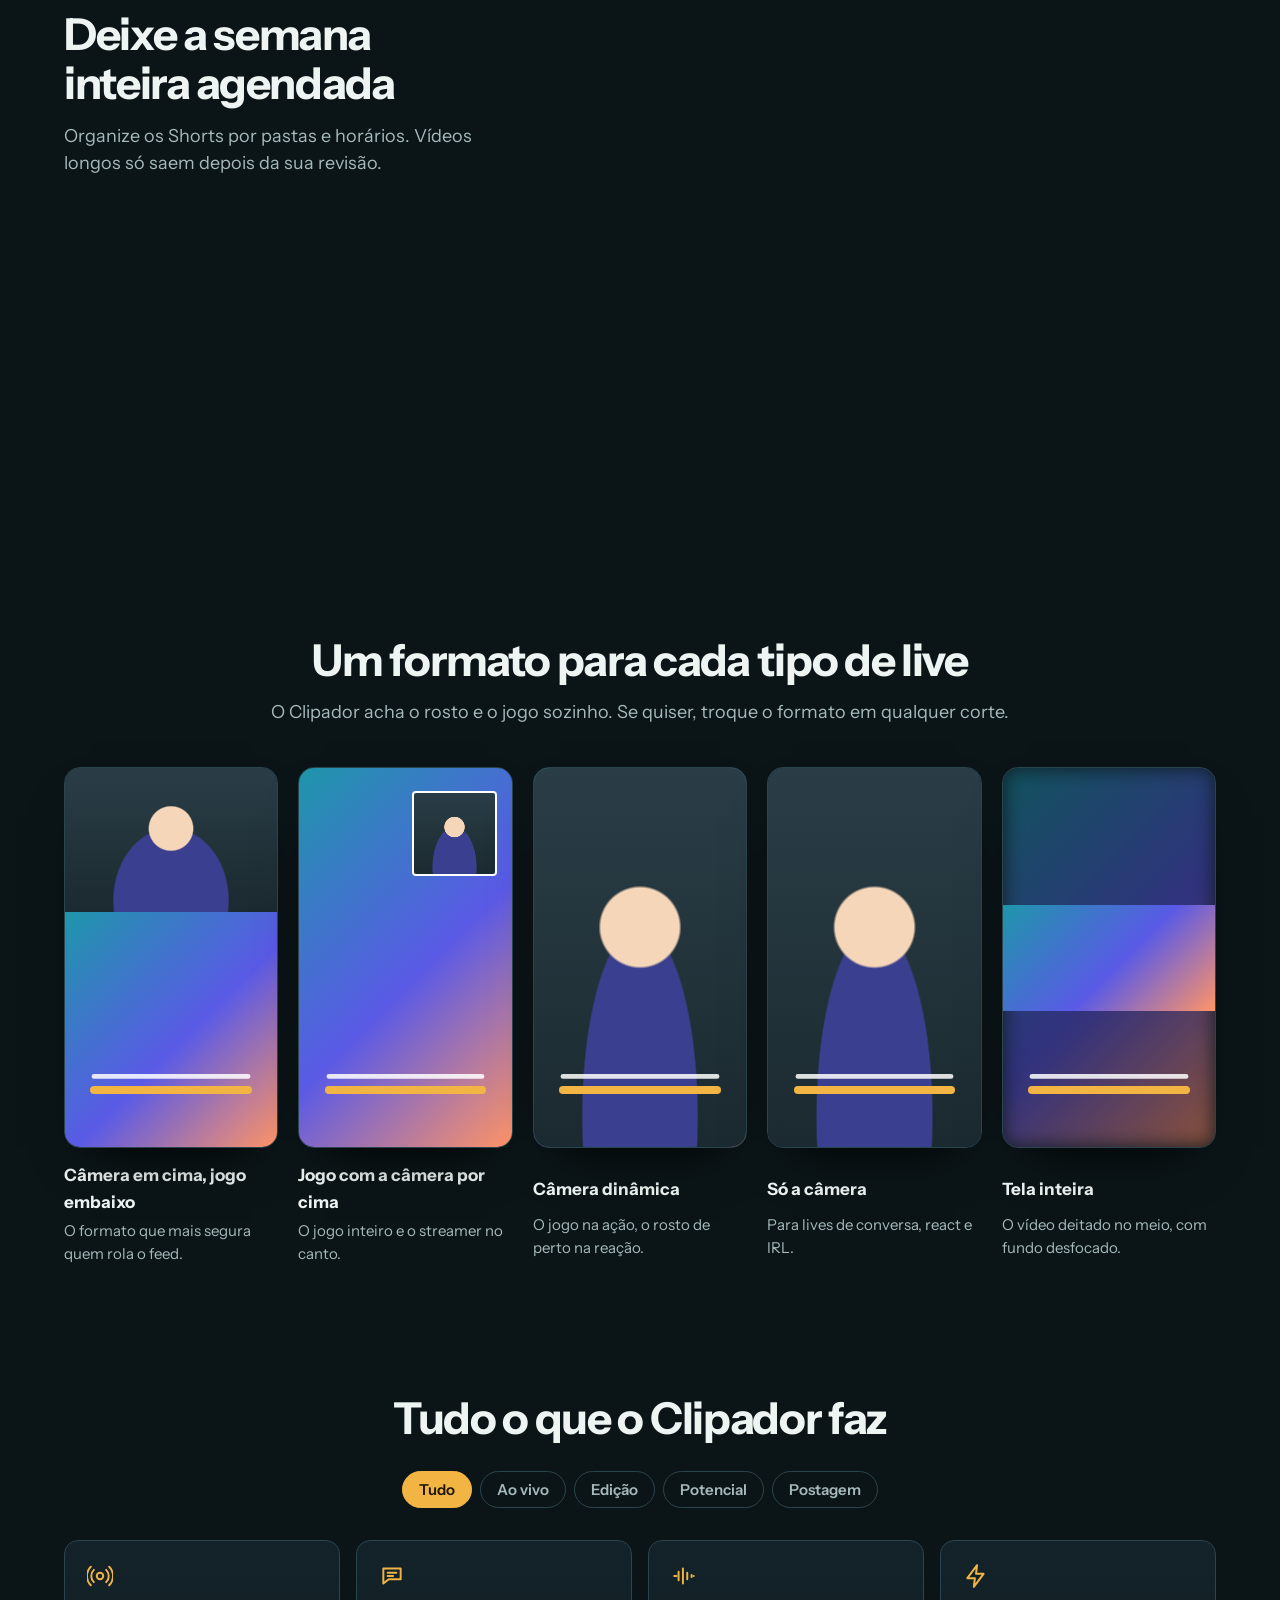
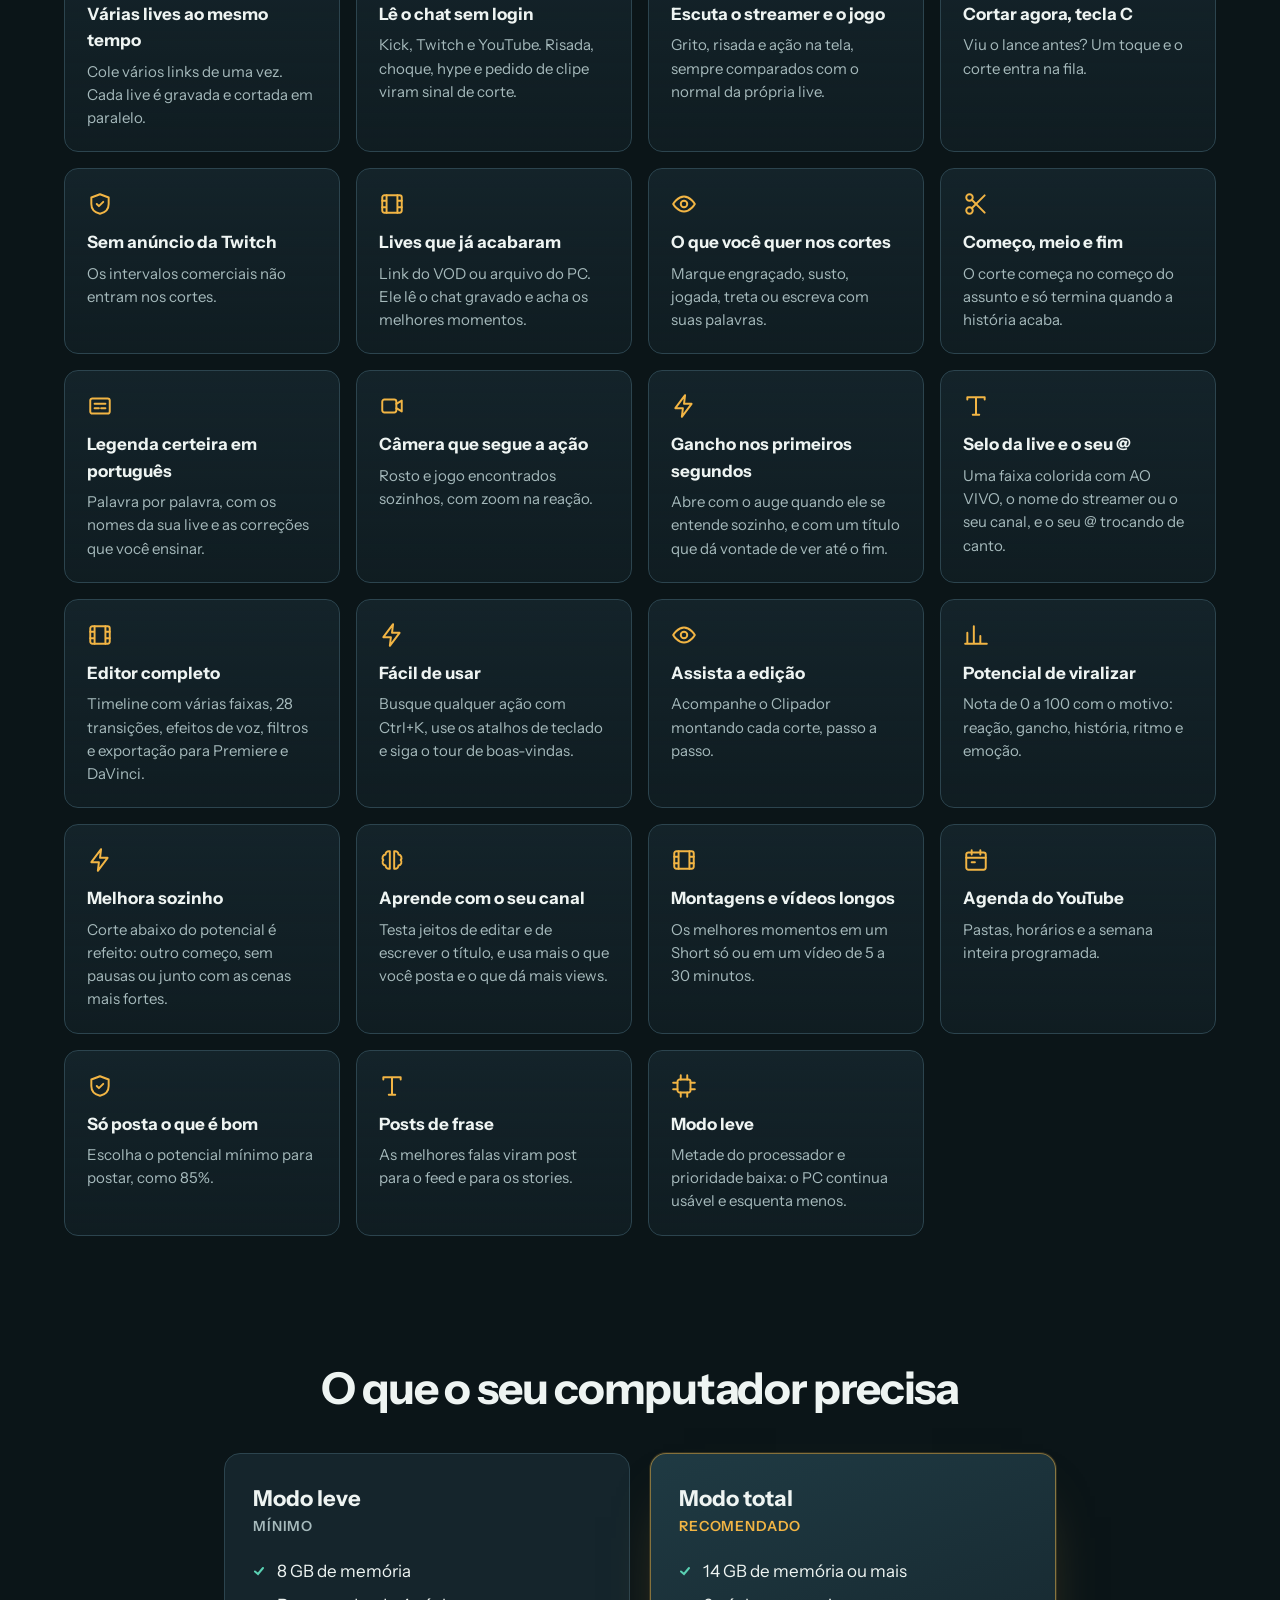
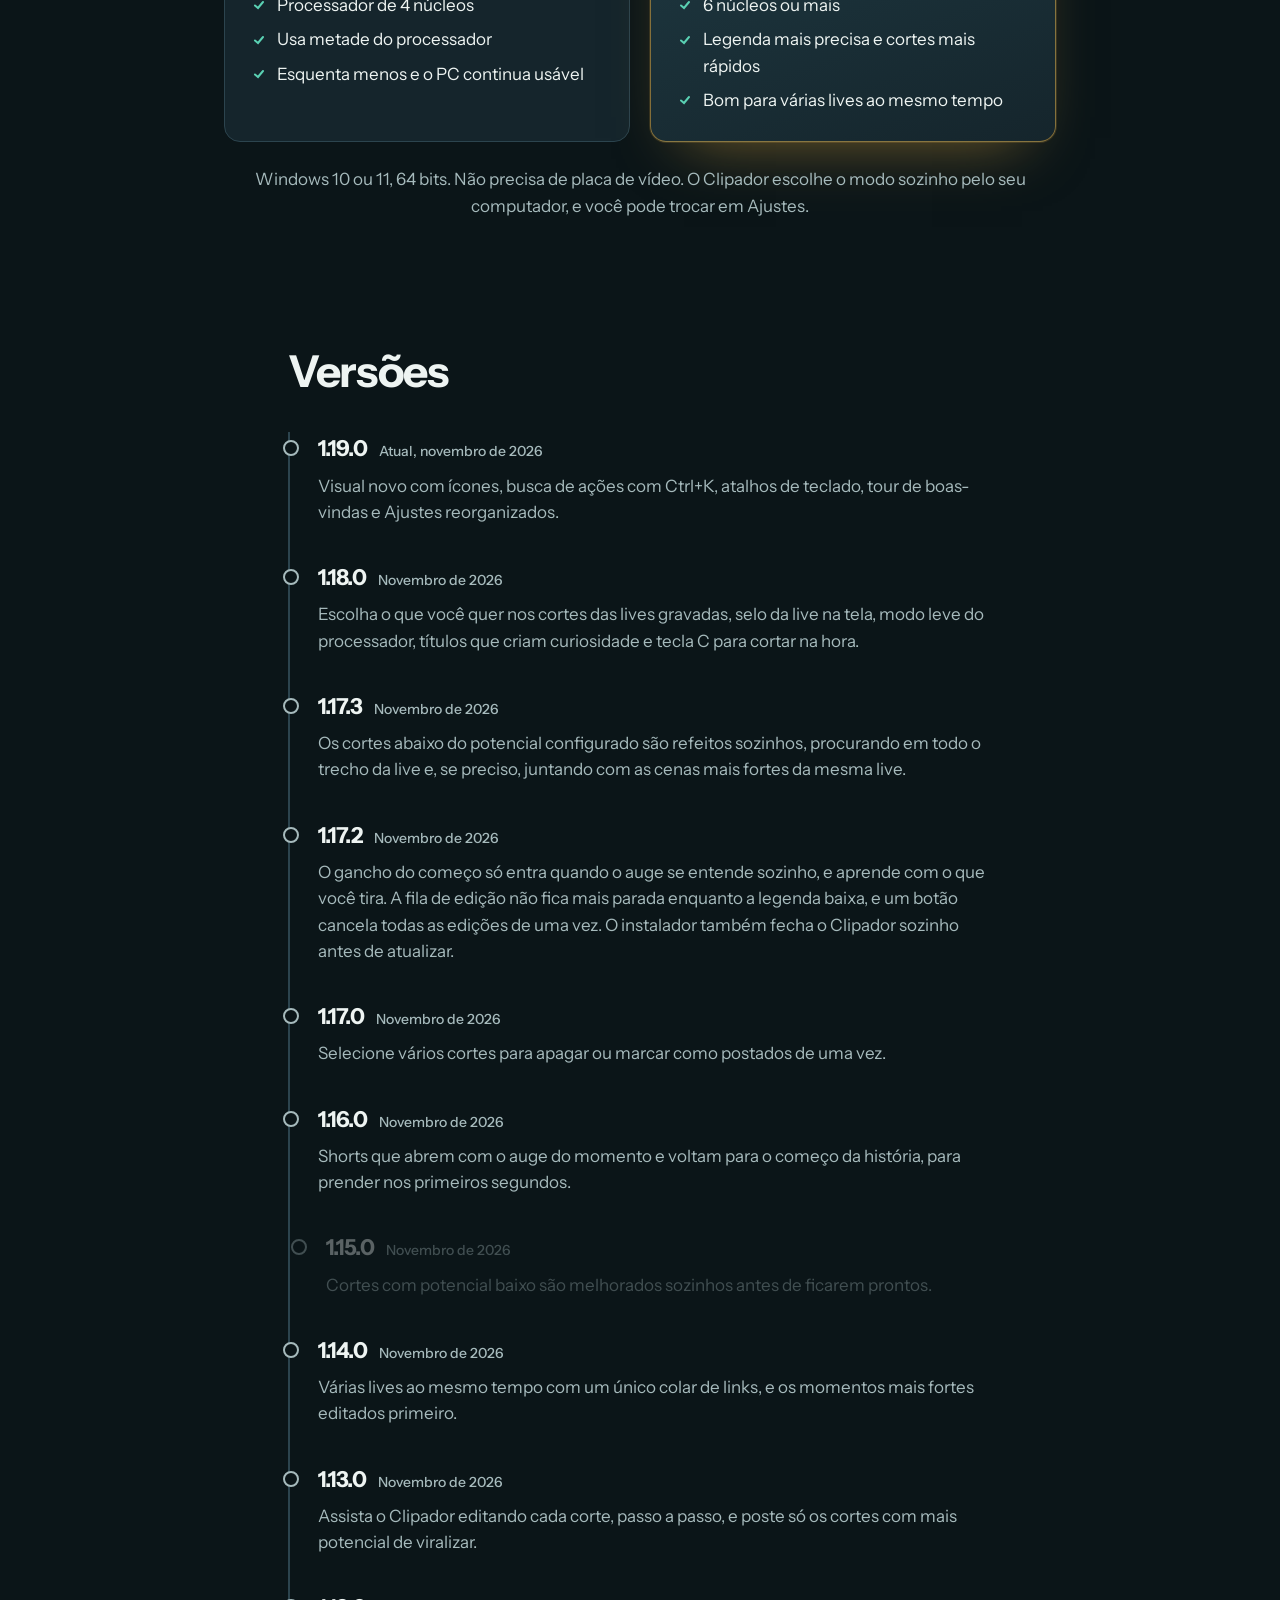
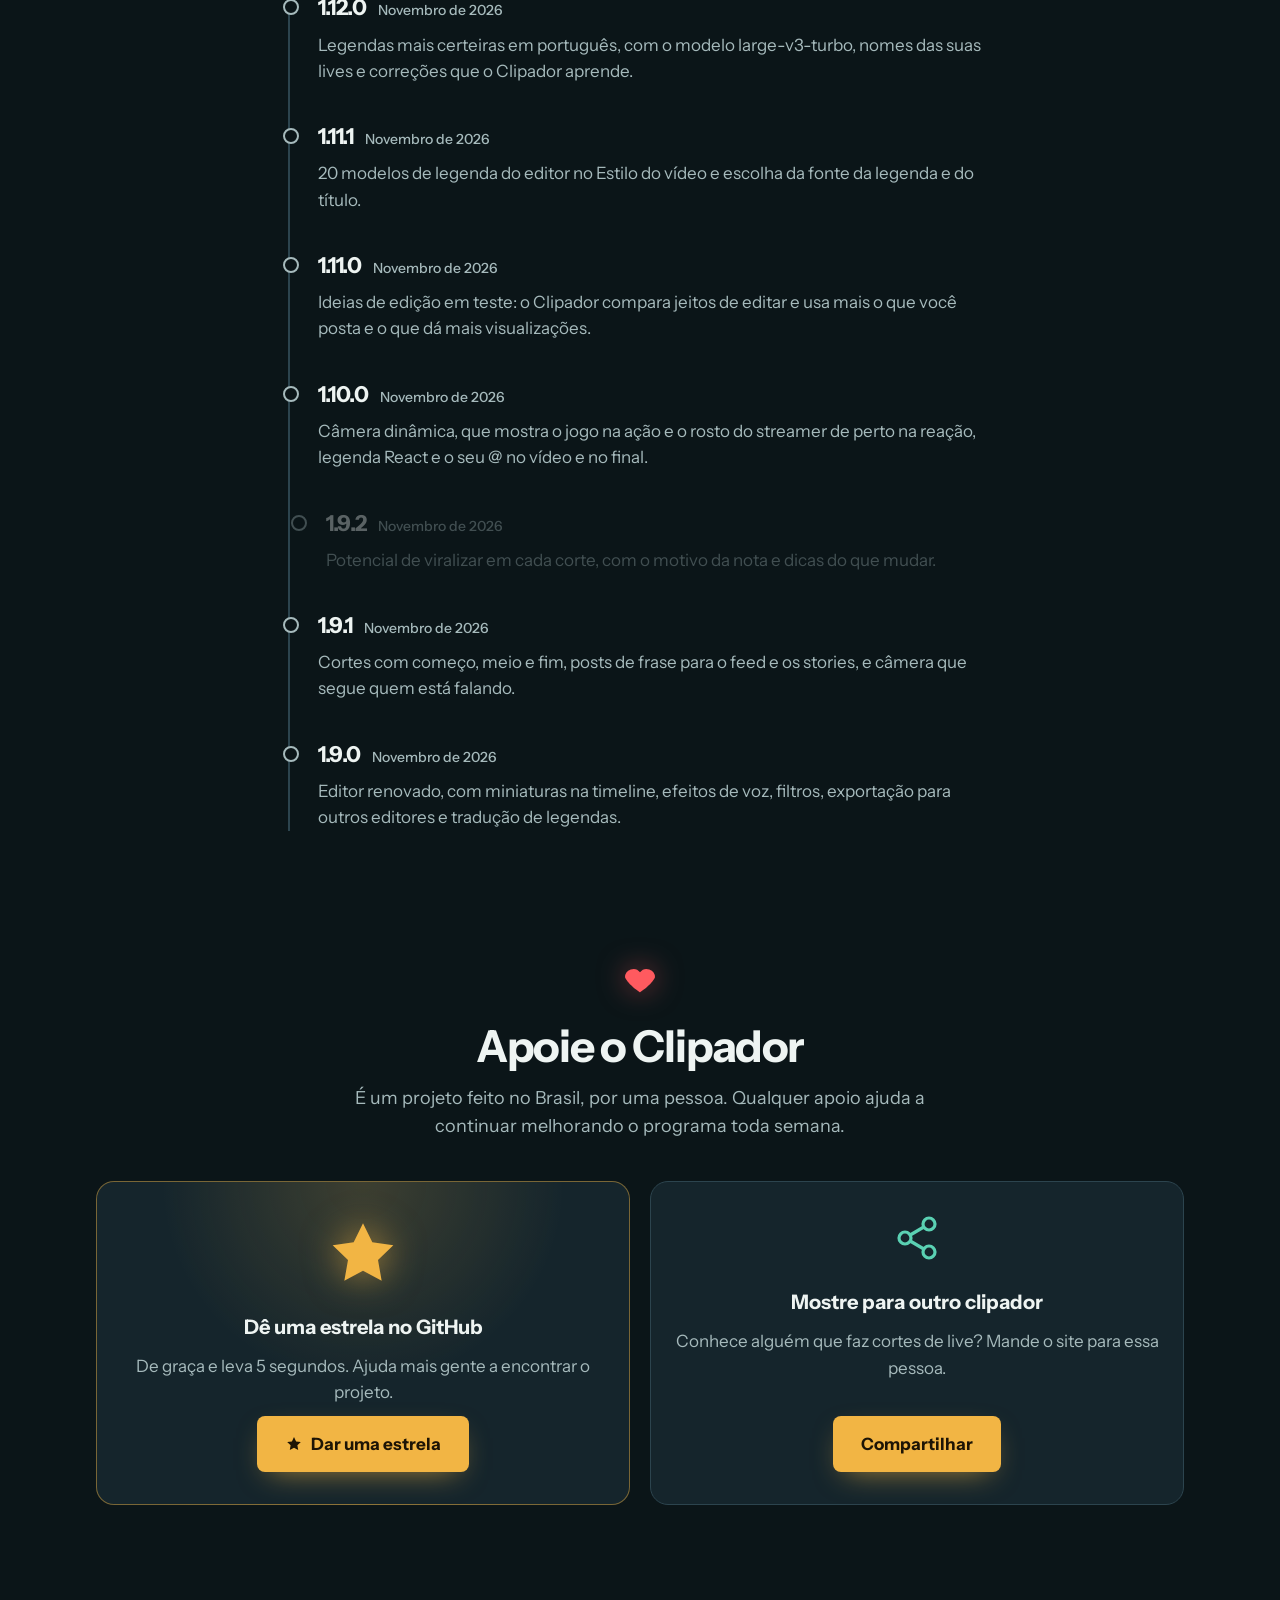
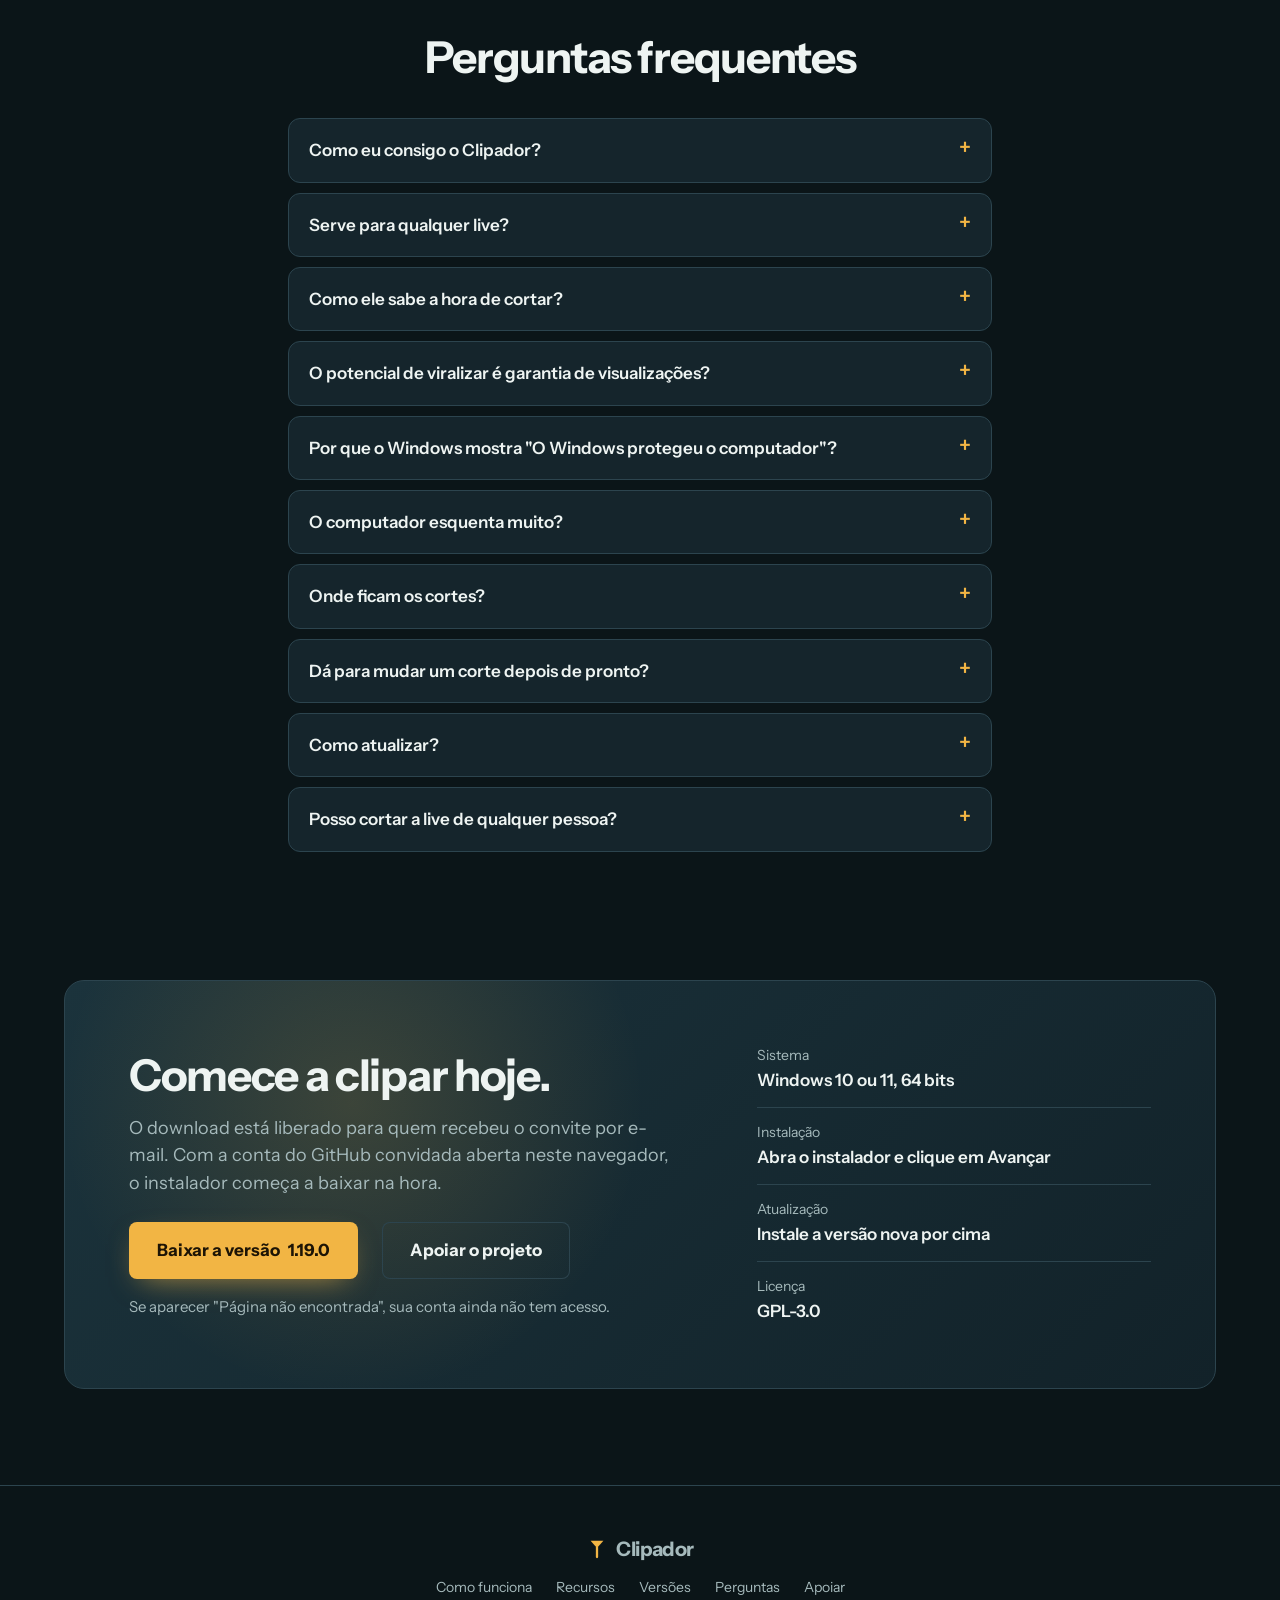
==== commit d206951c: "Clipador 1.19.0" ====
--- a/site/index.html
+++ b/site/index.html
@@ -83,7 +83,7 @@
 <main id="inicio">
   <section class="abre">
     <div class="abre-txt" id="abre-txt">
-    <p class="selo-abre"><i></i>Versão <b data-versao>1.18.0</b> · Windows 10 e 11</p>
+    <p class="selo-abre"><i></i>Versão <b data-versao>1.19.0</b> · Windows 10 e 11</p>
     <h1 class="legenda" id="legenda" aria-label="Cortes prontos enquanto a live acontece.">
       <span>Cortes</span> <span>prontos</span> <span>enquanto</span> <span>a</span> <span>live</span> <span>acontece.</span>
     </h1>
@@ -227,6 +227,7 @@
       <li data-grupo="edicao"><svg aria-hidden="true"><use href="#i-raio"/></svg><b>Gancho nos primeiros segundos</b><span>Abre com o auge quando ele se entende sozinho, e com um título que dá vontade de ver até o fim.</span></li>
       <li data-grupo="edicao"><svg aria-hidden="true"><use href="#i-texto"/></svg><b>Selo da live e o seu @</b><span>Uma faixa colorida com AO VIVO, o nome do streamer ou o seu canal, e o seu @ trocando de canto.</span></li>
       <li data-grupo="edicao"><svg aria-hidden="true"><use href="#i-filme"/></svg><b>Editor completo</b><span>Timeline com várias faixas, 28 transições, efeitos de voz, filtros e exportação para Premiere e DaVinci.</span></li>
+      <li data-grupo="edicao"><svg aria-hidden="true"><use href="#i-raio"/></svg><b>Fácil de usar</b><span>Busque qualquer ação com Ctrl+K, use os atalhos de teclado e siga o tour de boas-vindas.</span></li>
       <li data-grupo="edicao"><svg aria-hidden="true"><use href="#i-olho"/></svg><b>Assista a edição</b><span>Acompanhe o Clipador montando cada corte, passo a passo.</span></li>
       <li data-grupo="viral"><svg aria-hidden="true"><use href="#i-grafico"/></svg><b>Potencial de viralizar</b><span>Nota de 0 a 100 com o motivo: reação, gancho, história, ritmo e emoção.</span></li>
       <li data-grupo="viral"><svg aria-hidden="true"><use href="#i-raio"/></svg><b>Melhora sozinho</b><span>Corte abaixo do potencial é refeito: outro começo, sem pausas ou junto com as cenas mais fortes.</span></li>
@@ -253,7 +254,8 @@
   <section class="versoes" id="versoes" aria-labelledby="versoes-t">
     <h2 class="sobe" id="versoes-t">Versões</h2>
     <ol id="linha-versoes">
-      <li><h3>1.18.0 <small>Atual, novembro de 2026</small></h3><p>Escolha o que você quer nos cortes das lives gravadas, selo da live na tela, modo leve do processador, títulos que criam curiosidade e tecla C para cortar na hora.</p></li>
+      <li><h3>1.19.0 <small>Atual, novembro de 2026</small></h3><p>Visual novo com ícones, busca de ações com Ctrl+K, atalhos de teclado, tour de boas-vindas e Ajustes reorganizados.</p></li>
+      <li><h3>1.18.0 <small>Novembro de 2026</small></h3><p>Escolha o que você quer nos cortes das lives gravadas, selo da live na tela, modo leve do processador, títulos que criam curiosidade e tecla C para cortar na hora.</p></li>
       <li><h3>1.17.3 <small>Novembro de 2026</small></h3><p>Os cortes abaixo do potencial configurado são refeitos sozinhos, procurando em todo o trecho da live e, se preciso, juntando com as cenas mais fortes da mesma live.</p></li>
       <li><h3>1.17.2 <small>Novembro de 2026</small></h3><p>O gancho do começo só entra quando o auge se entende sozinho, e aprende com o que você tira. A fila de edição não fica mais parada enquanto a legenda baixa, e um botão cancela todas as edições de uma vez. O instalador também fecha o Clipador sozinho antes de atualizar.</p></li>
       <li><h3>1.17.0 <small>Novembro de 2026</small></h3><p>Selecione vários cortes para apagar ou marcar como postados de uma vez.</p></li>
@@ -327,7 +329,7 @@
       <h2 id="baixar-t">Comece a clipar hoje.</h2>
       <p>O download está liberado para quem recebeu o convite por e-mail. Com a conta do GitHub convidada aberta neste navegador, o instalador começa a baixar na hora.</p>
       <div class="acoes acoes-esquerda">
-        <a class="botao" href="https://github.com/inovaL-dev/clipador/releases/latest/download/Clipador-Instalador.exe">Baixar a versão <span data-versao>1.18.0</span></a>
+        <a class="botao" href="https://github.com/inovaL-dev/clipador/releases/latest/download/Clipador-Instalador.exe">Baixar a versão <span data-versao>1.19.0</span></a>
         <a class="botao fantasma" href="#apoiar">Apoiar o projeto</a>
       </div>
       <p class="nota">Se aparecer "Página não encontrada", sua conta ainda não tem acesso.</p>
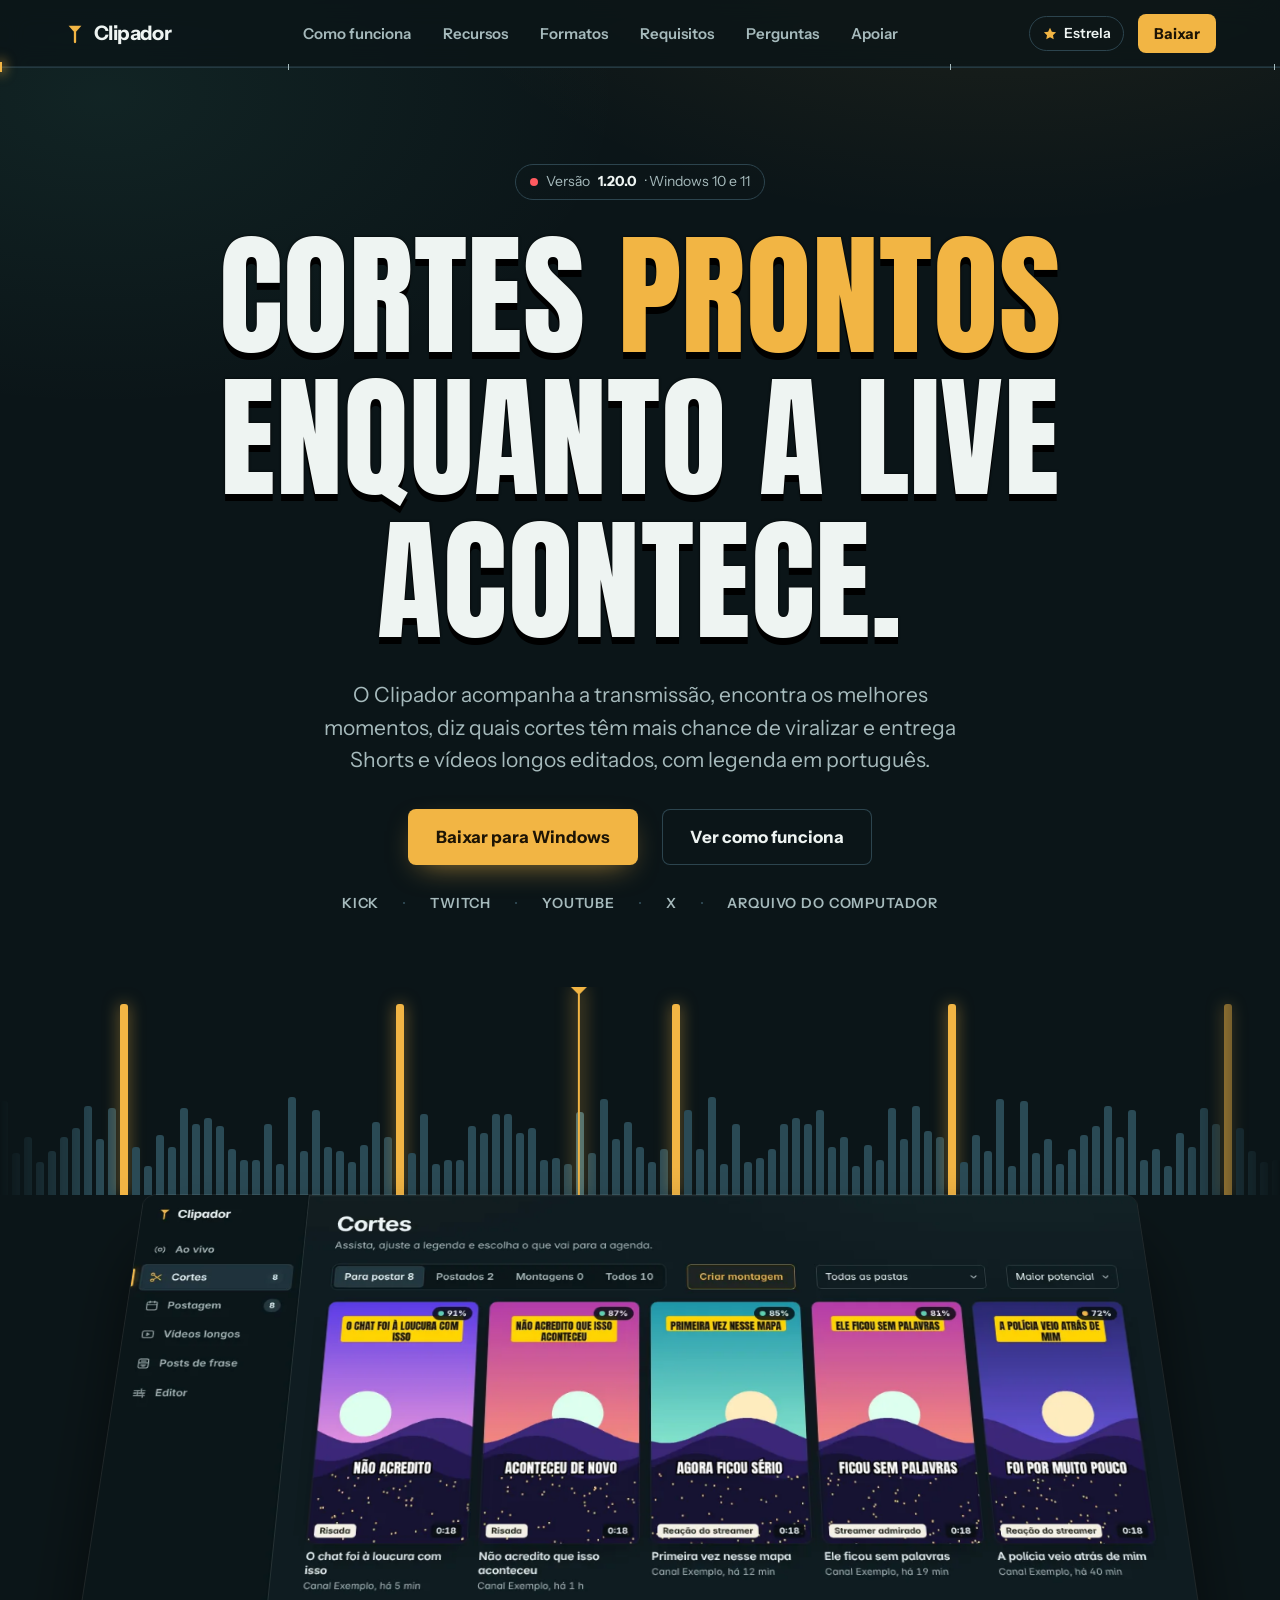
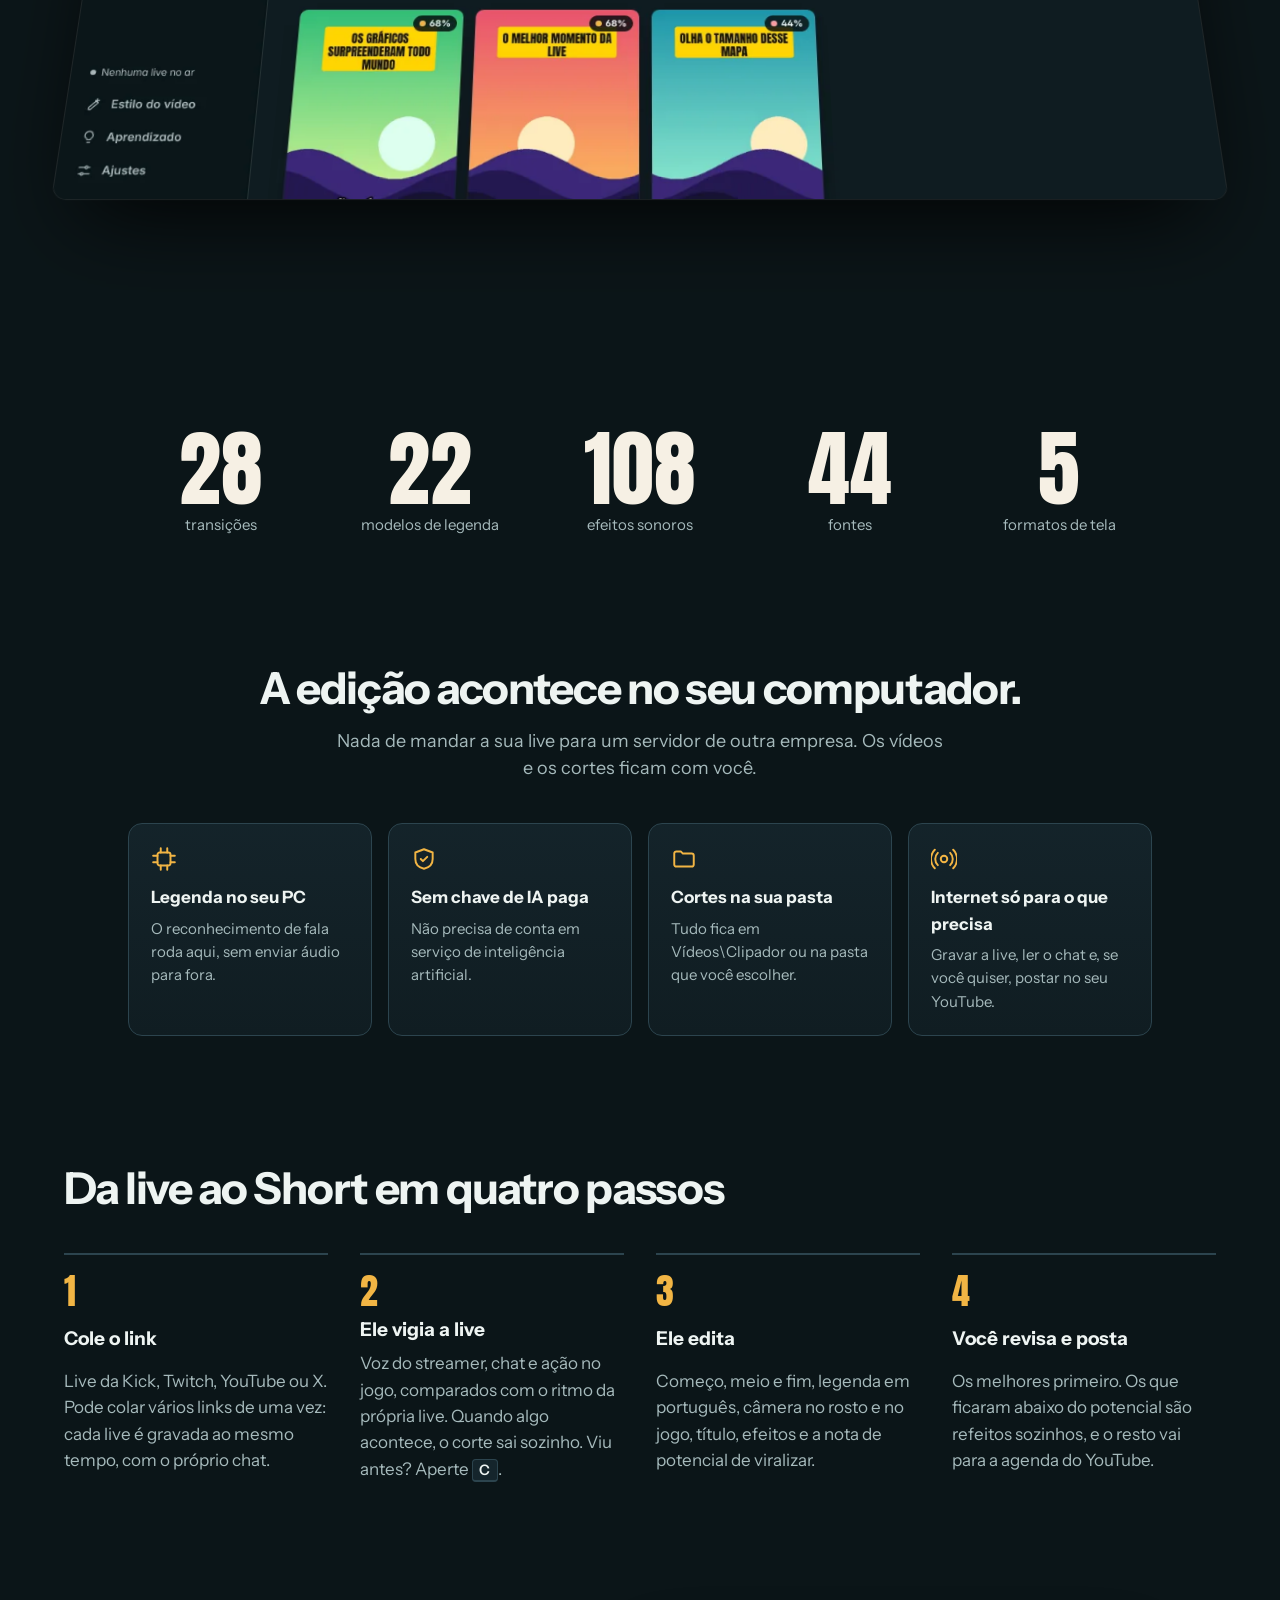
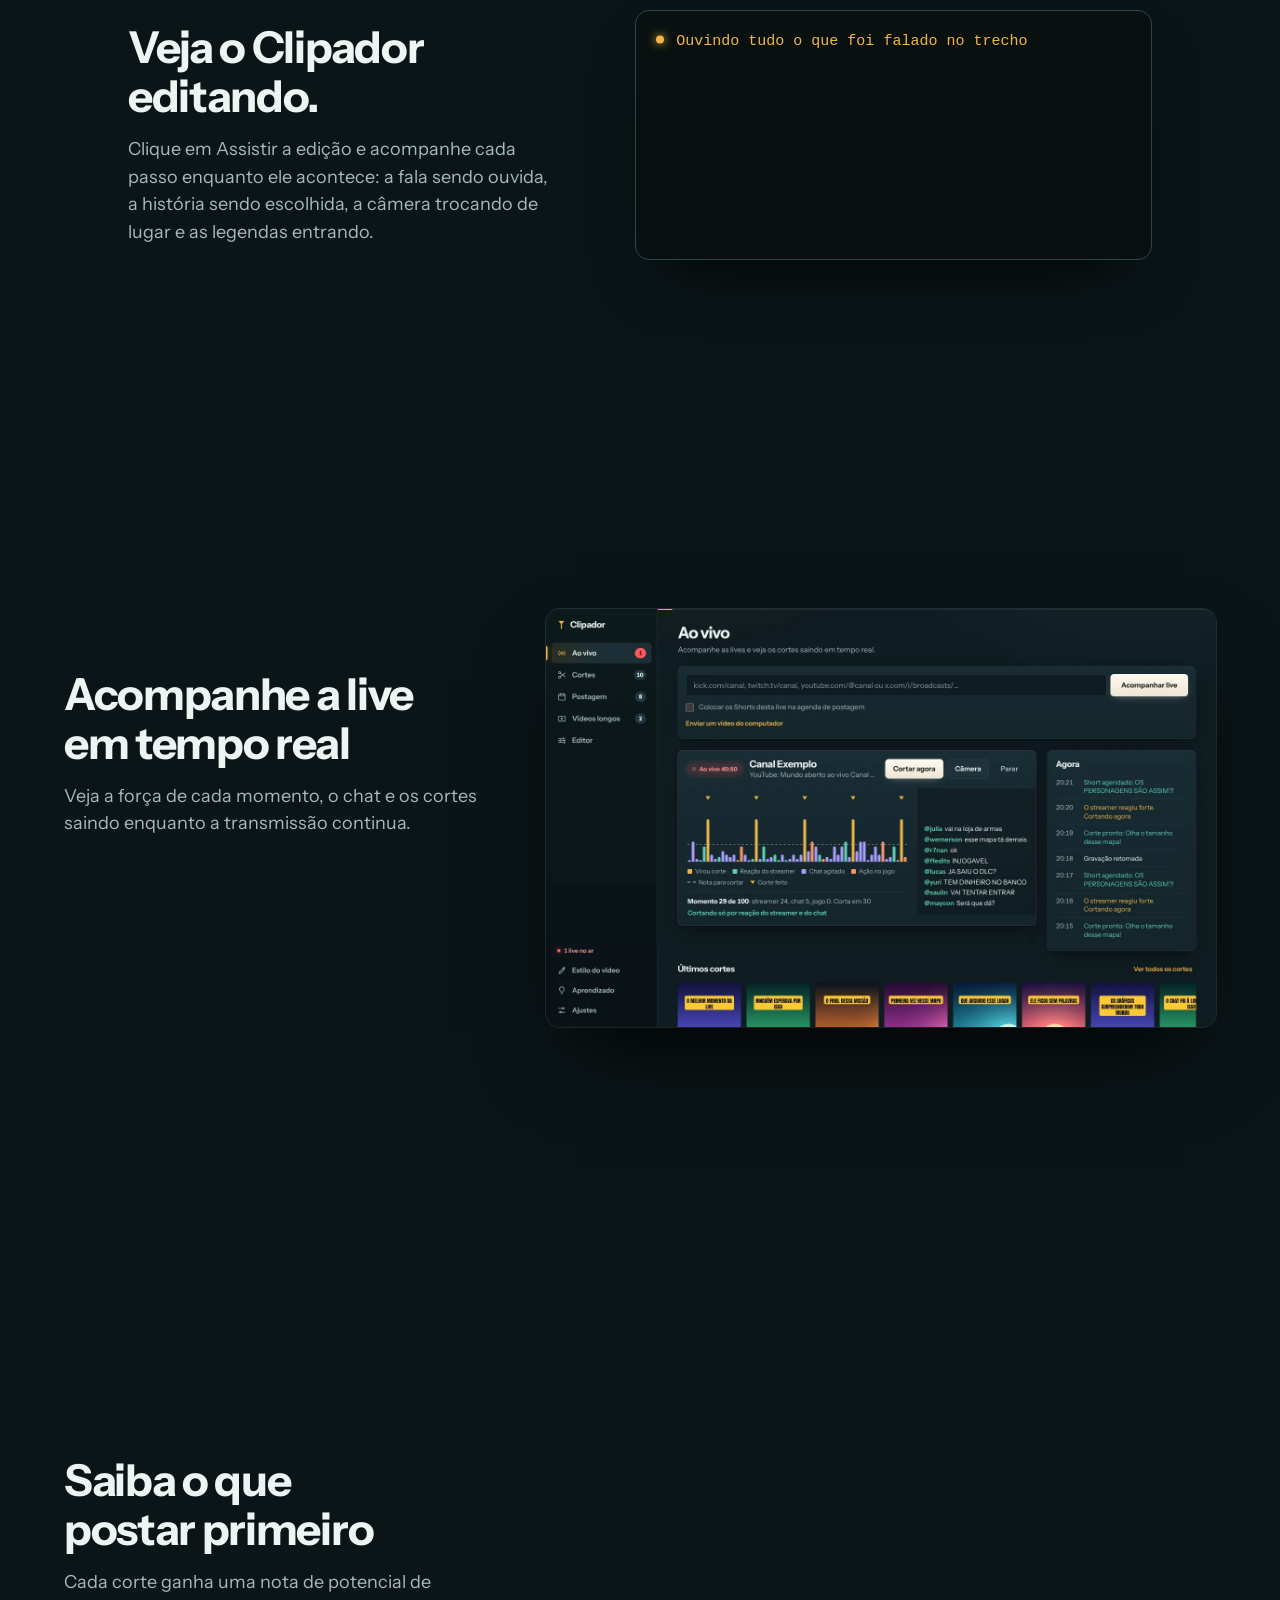
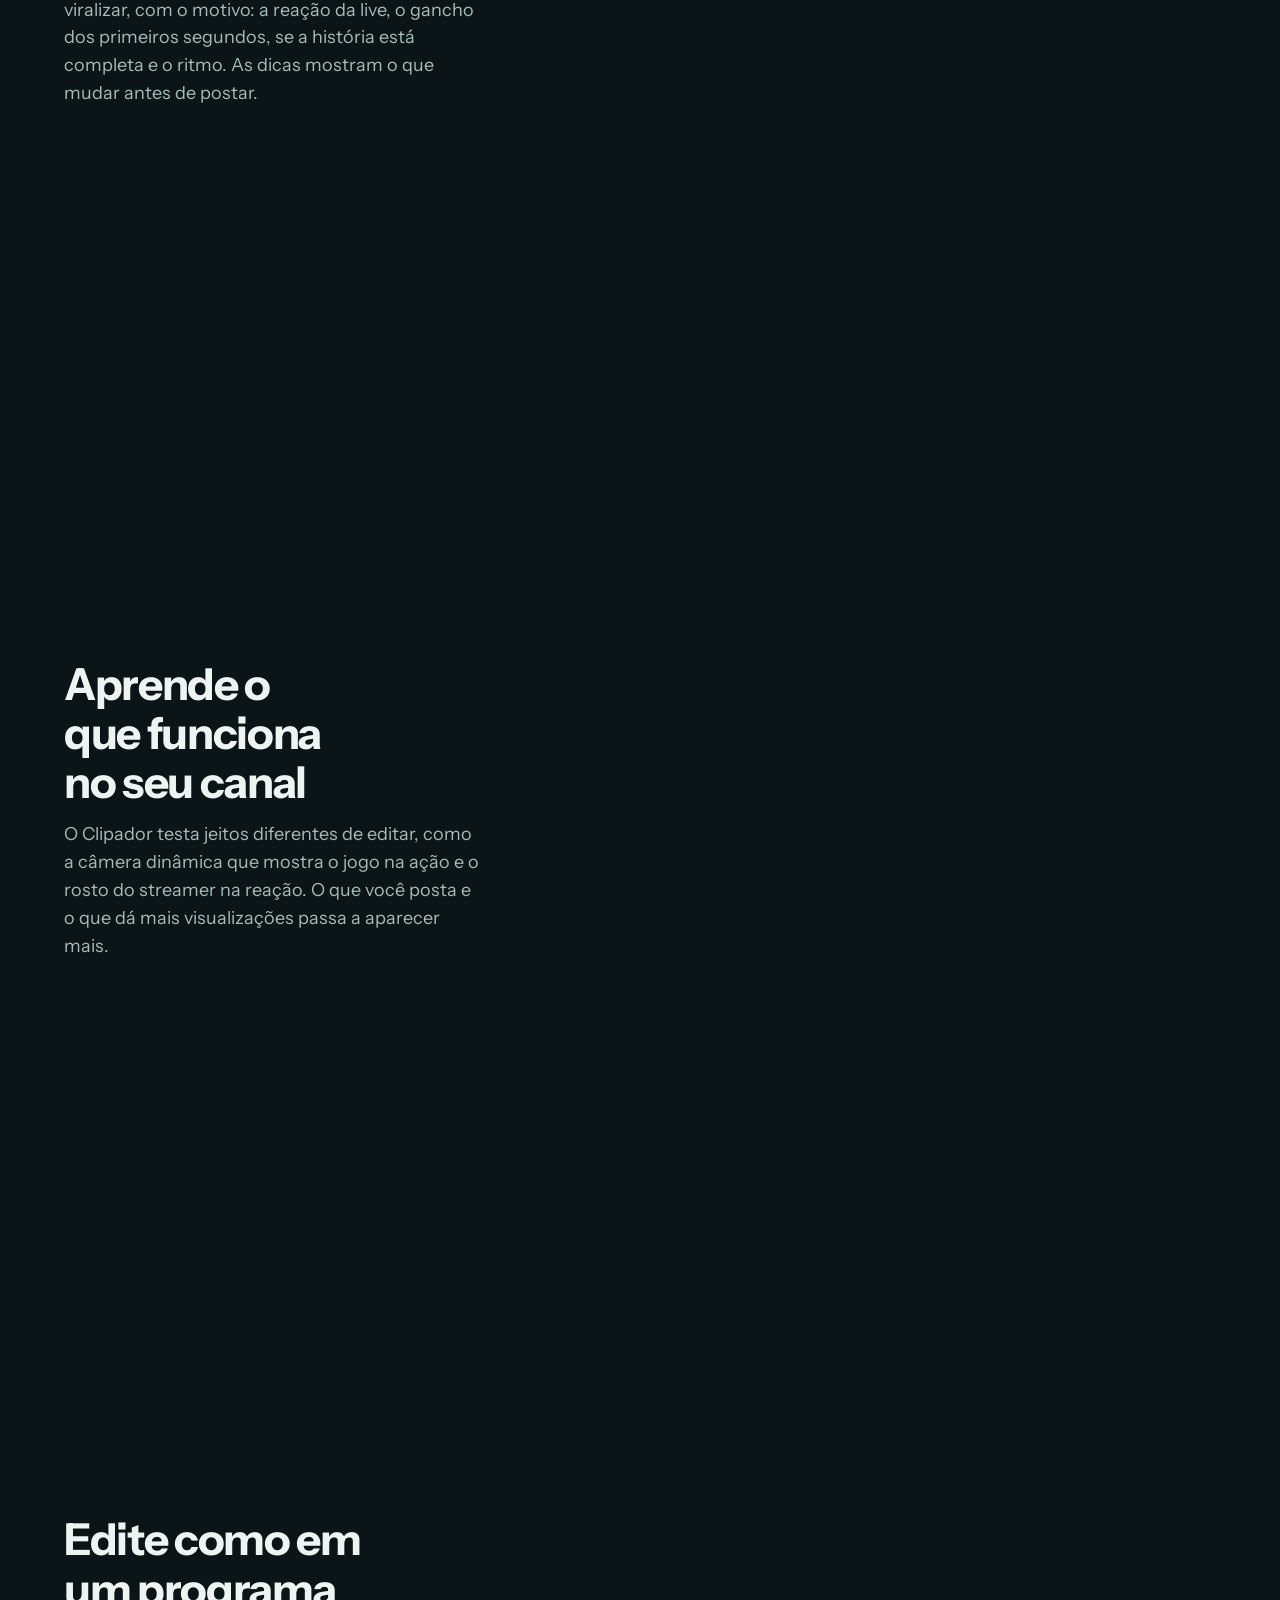
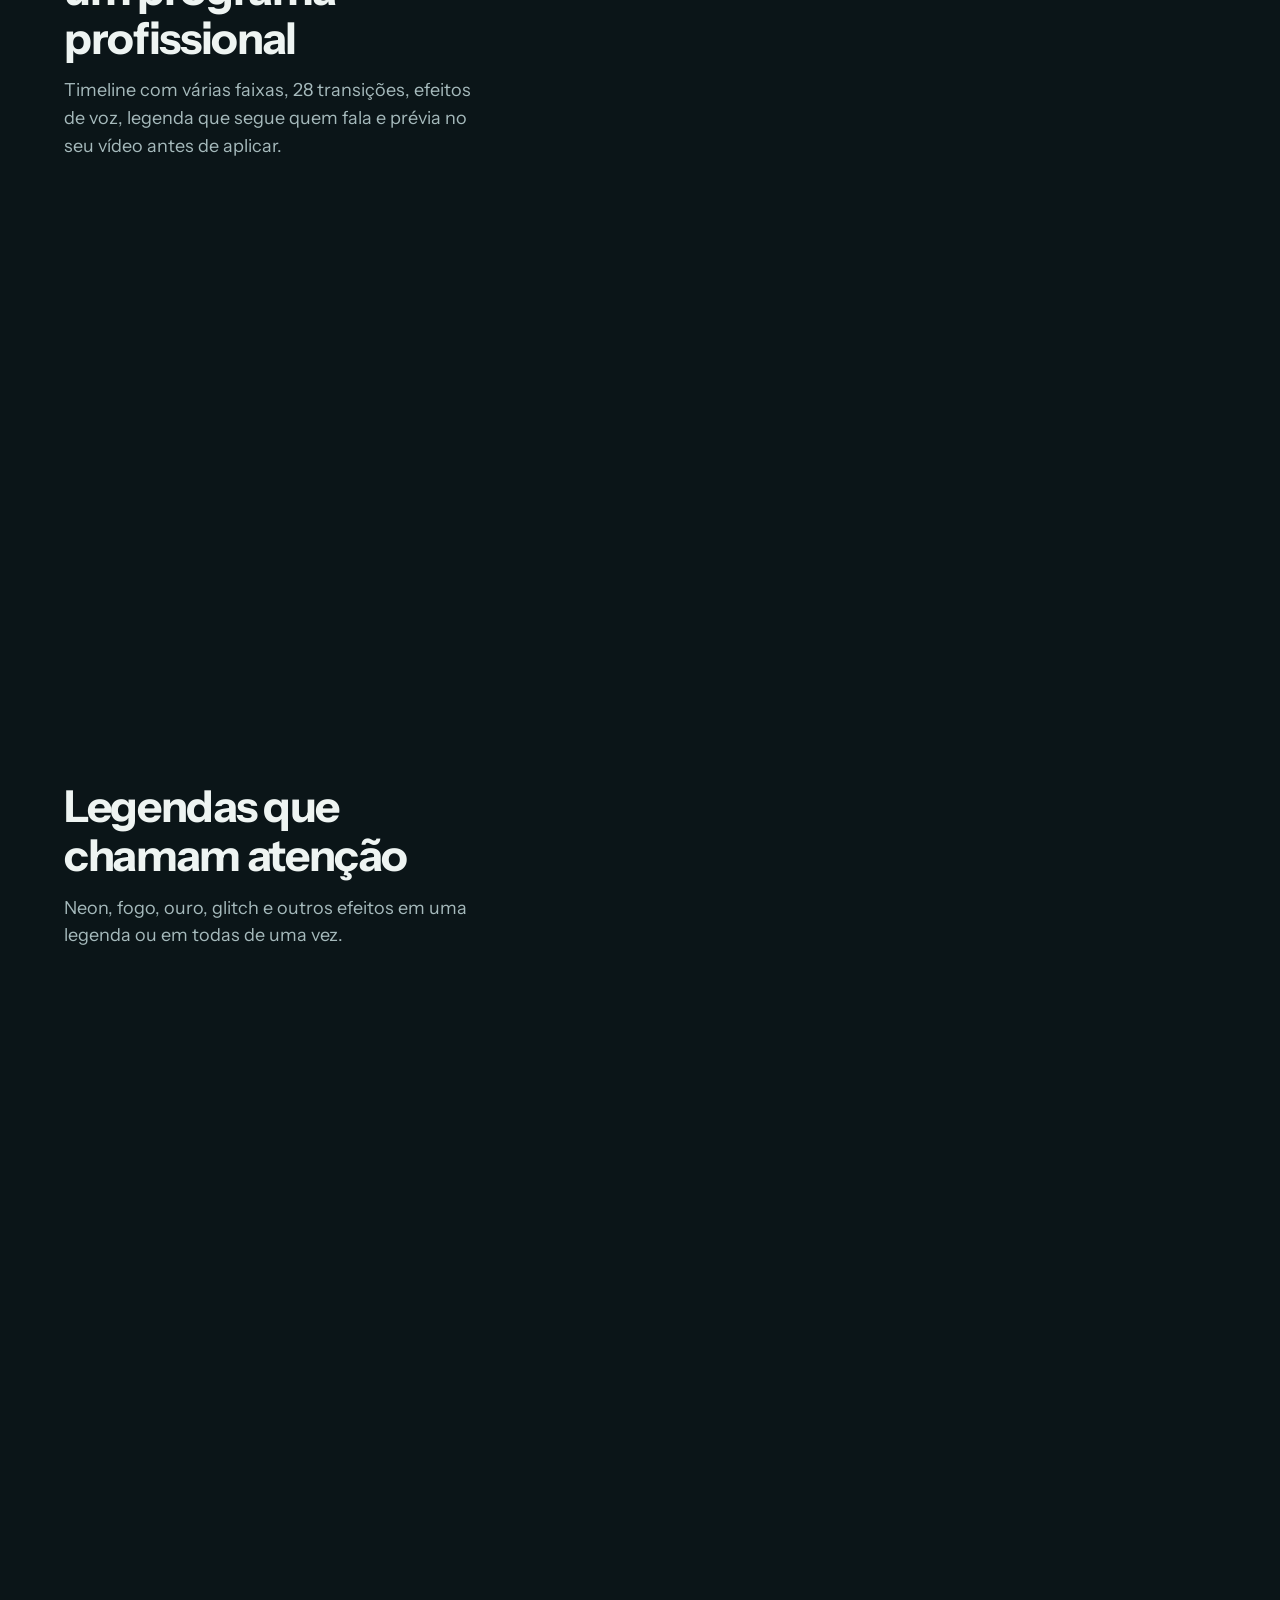
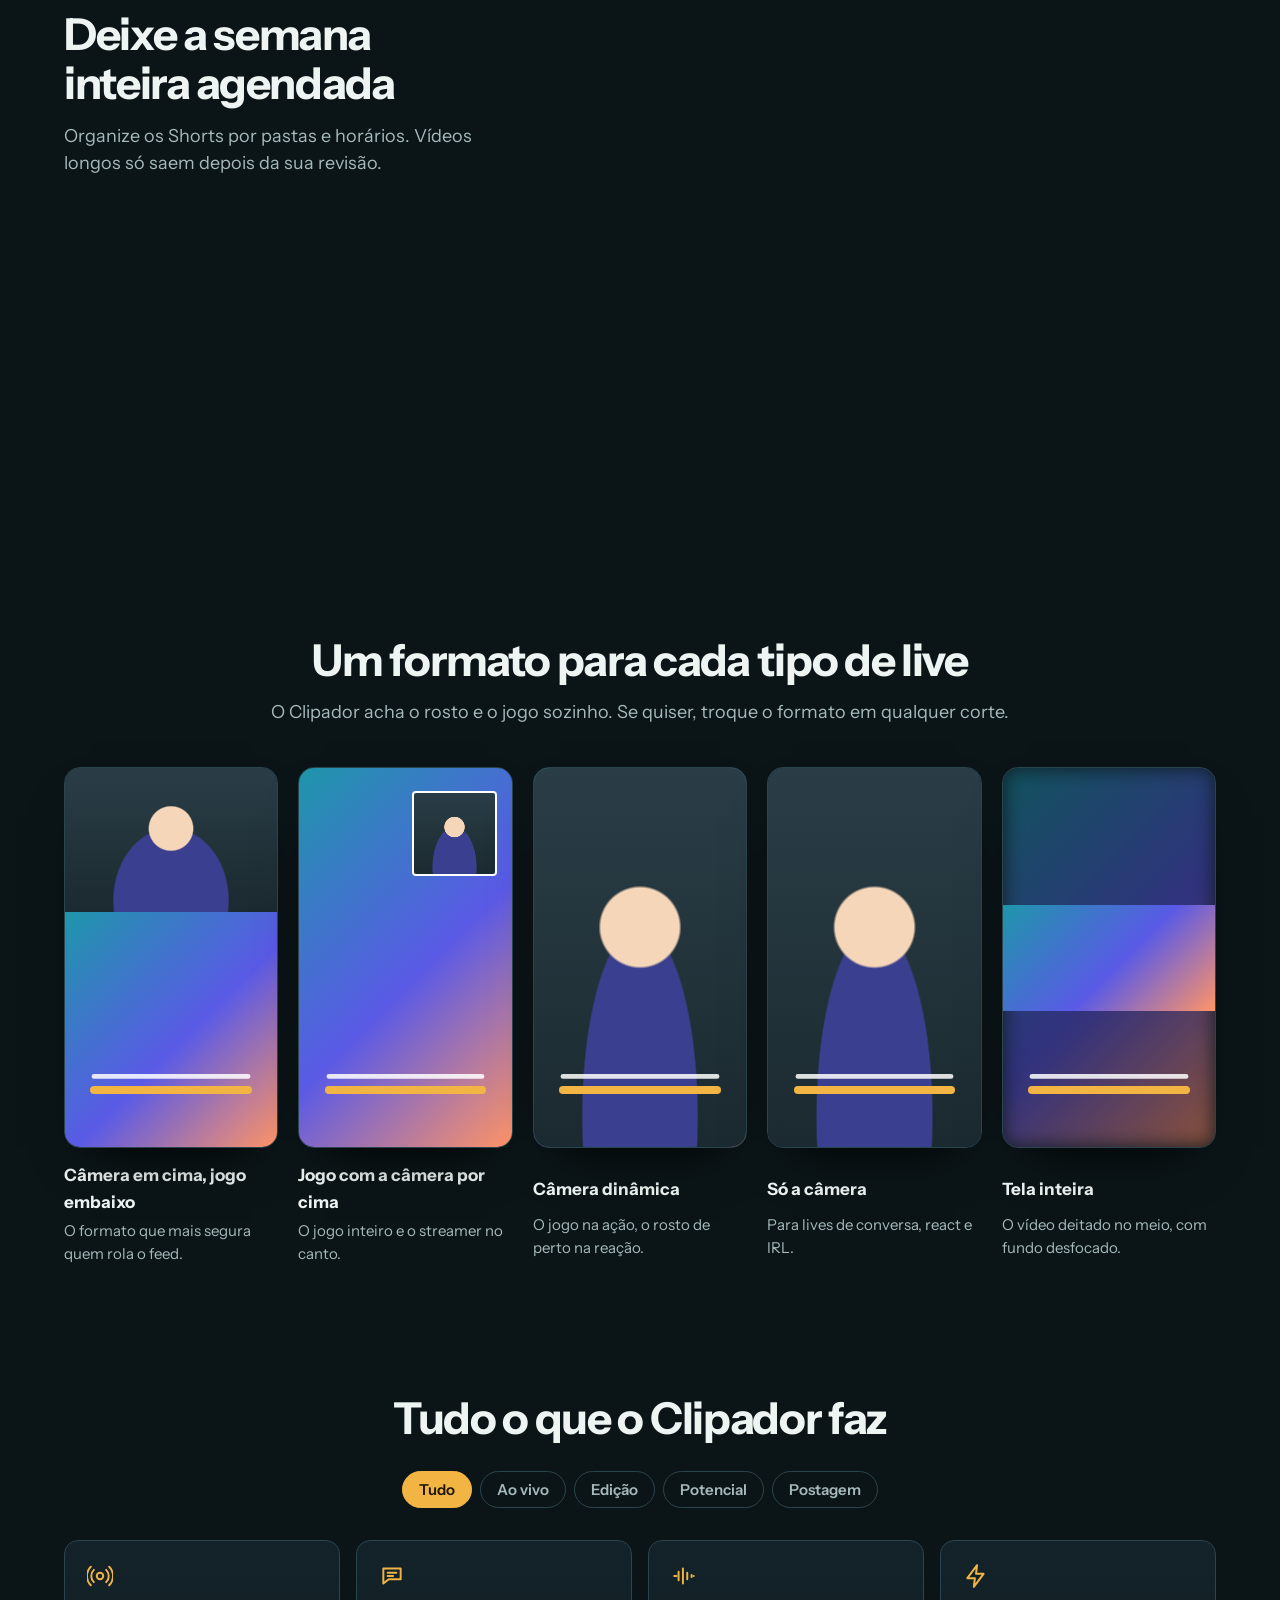
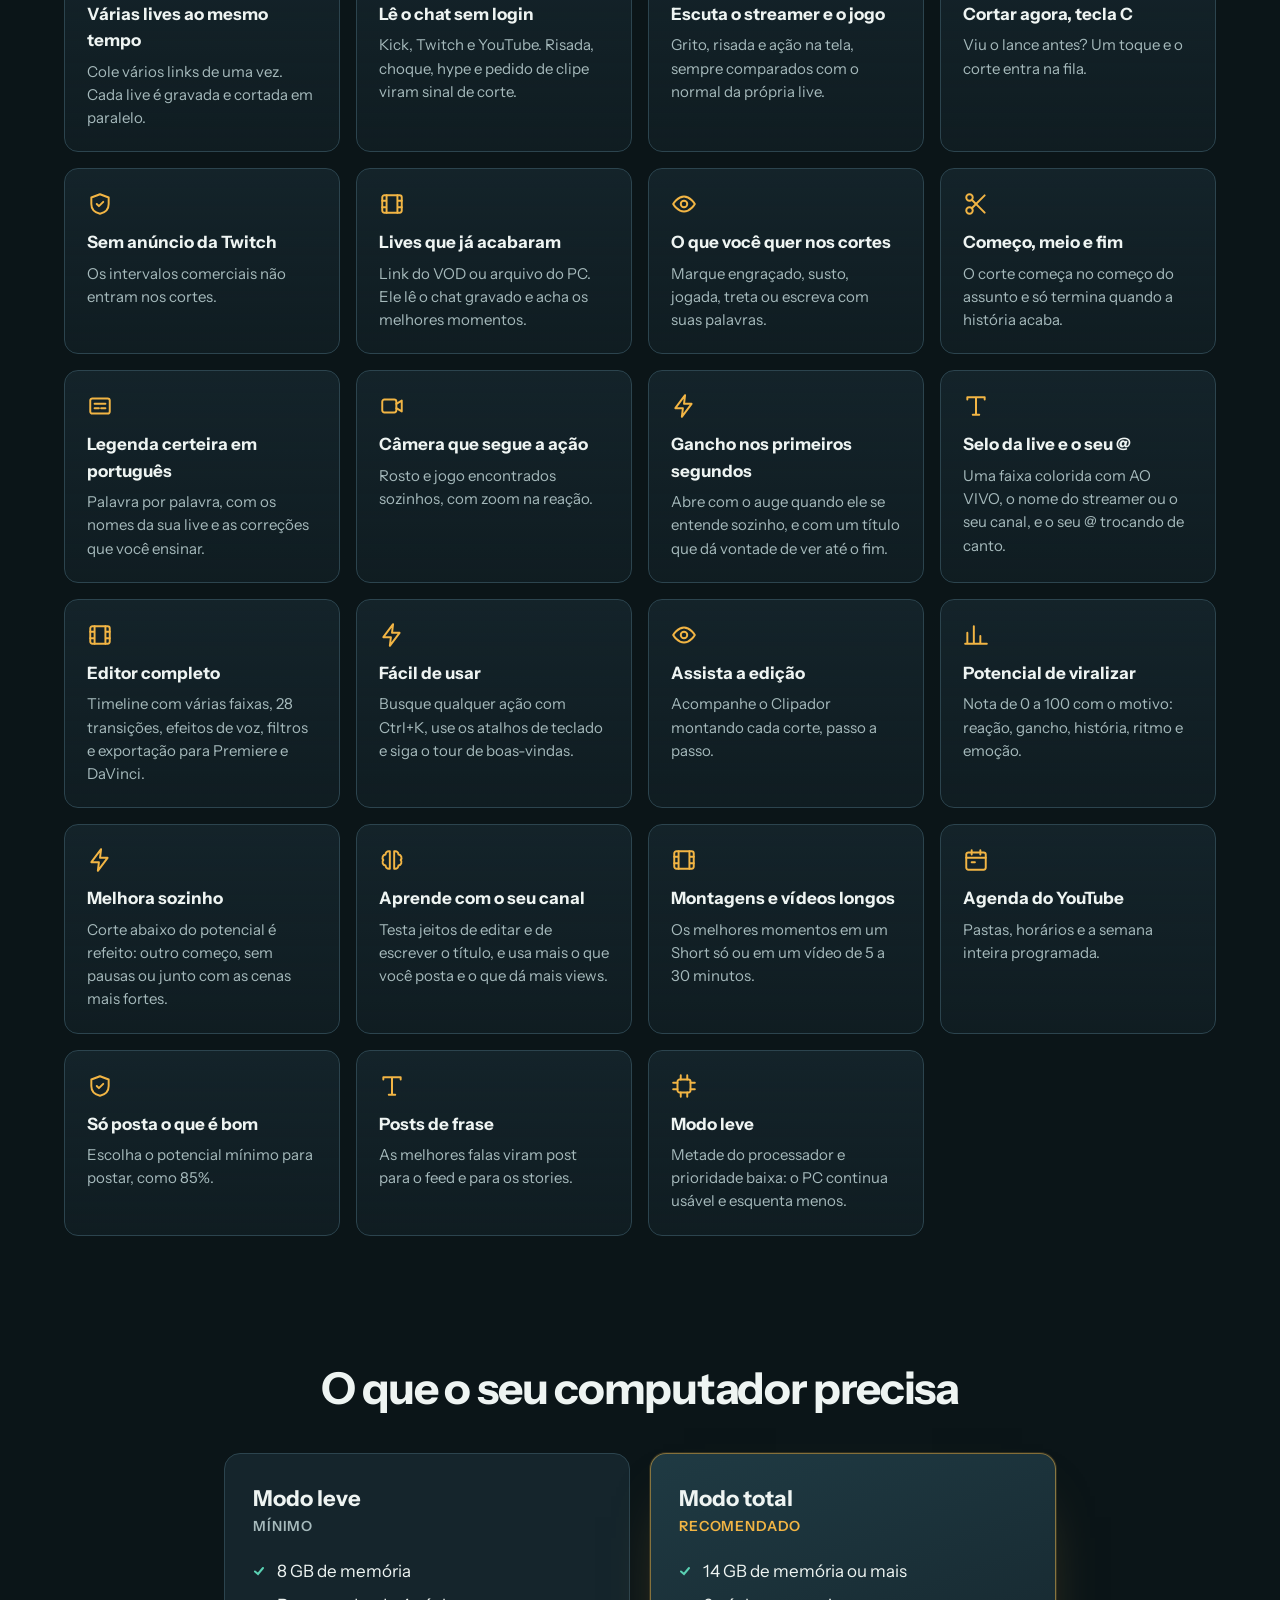
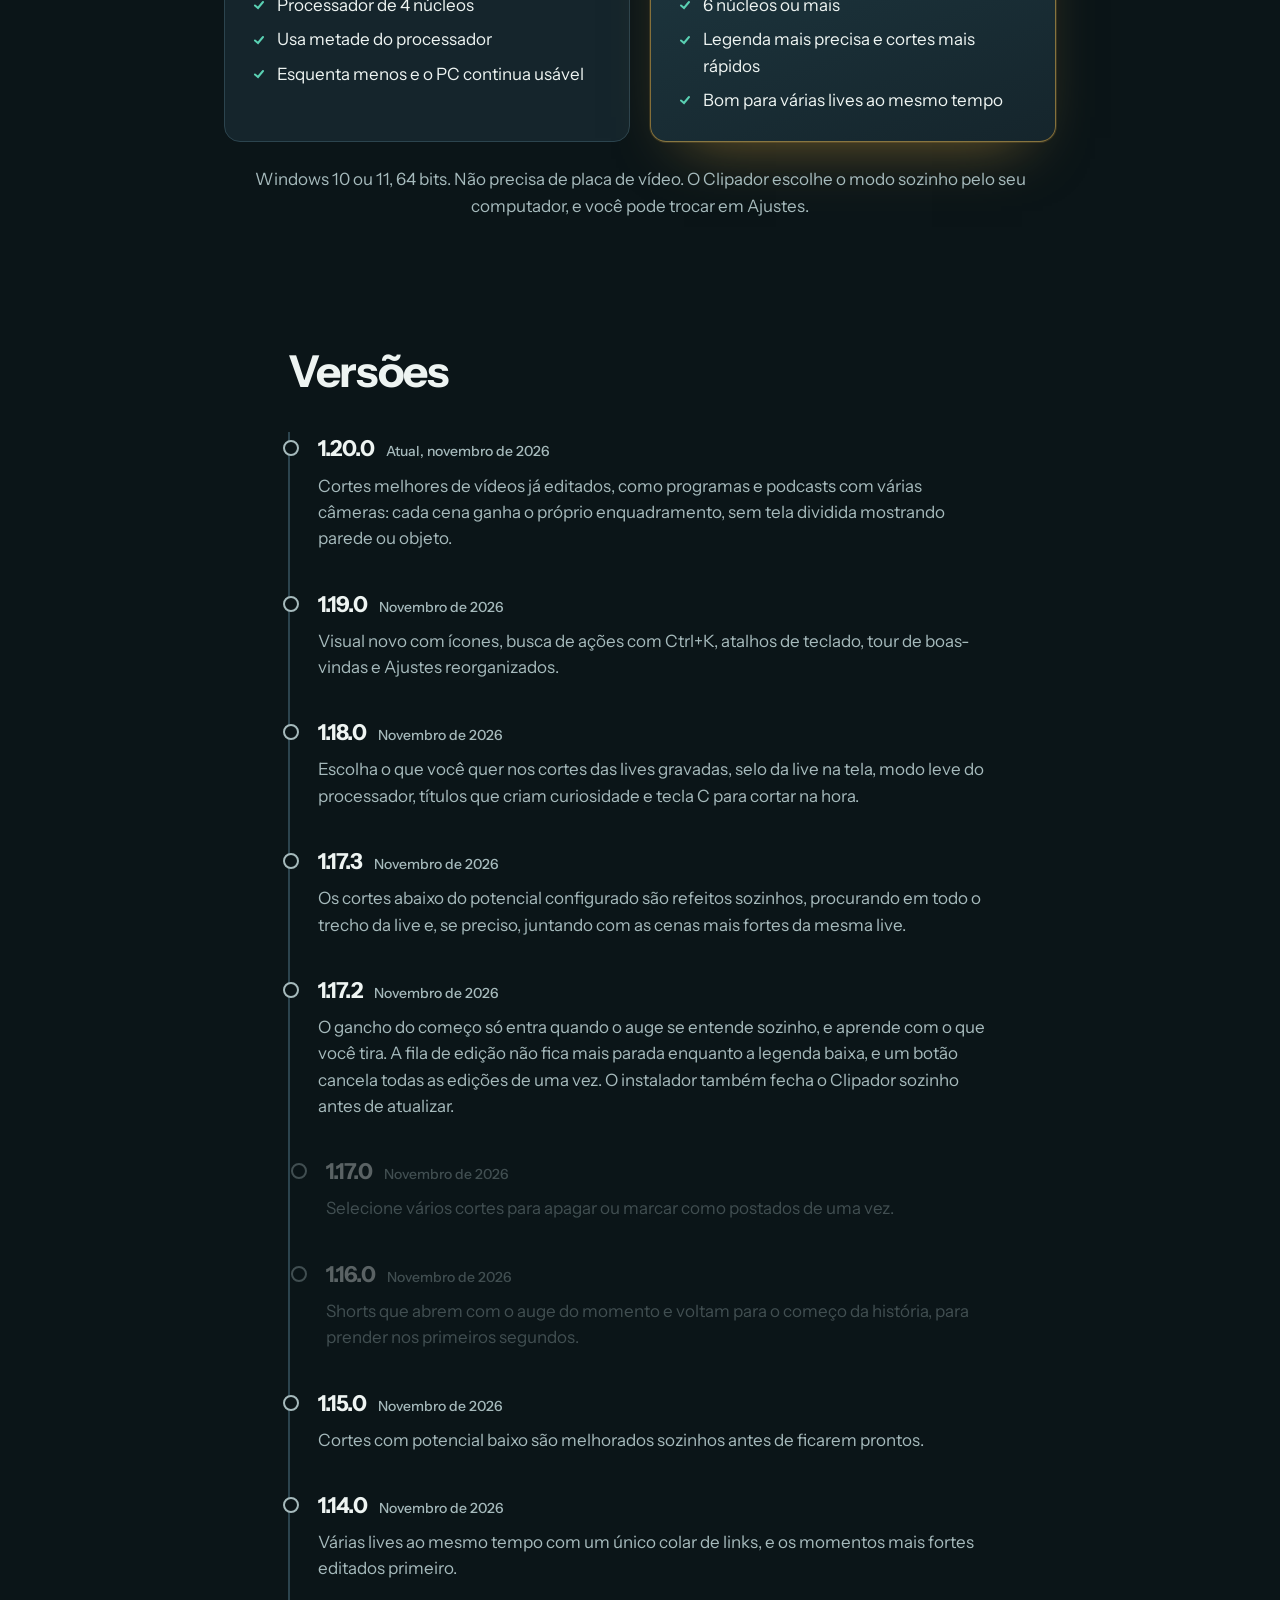
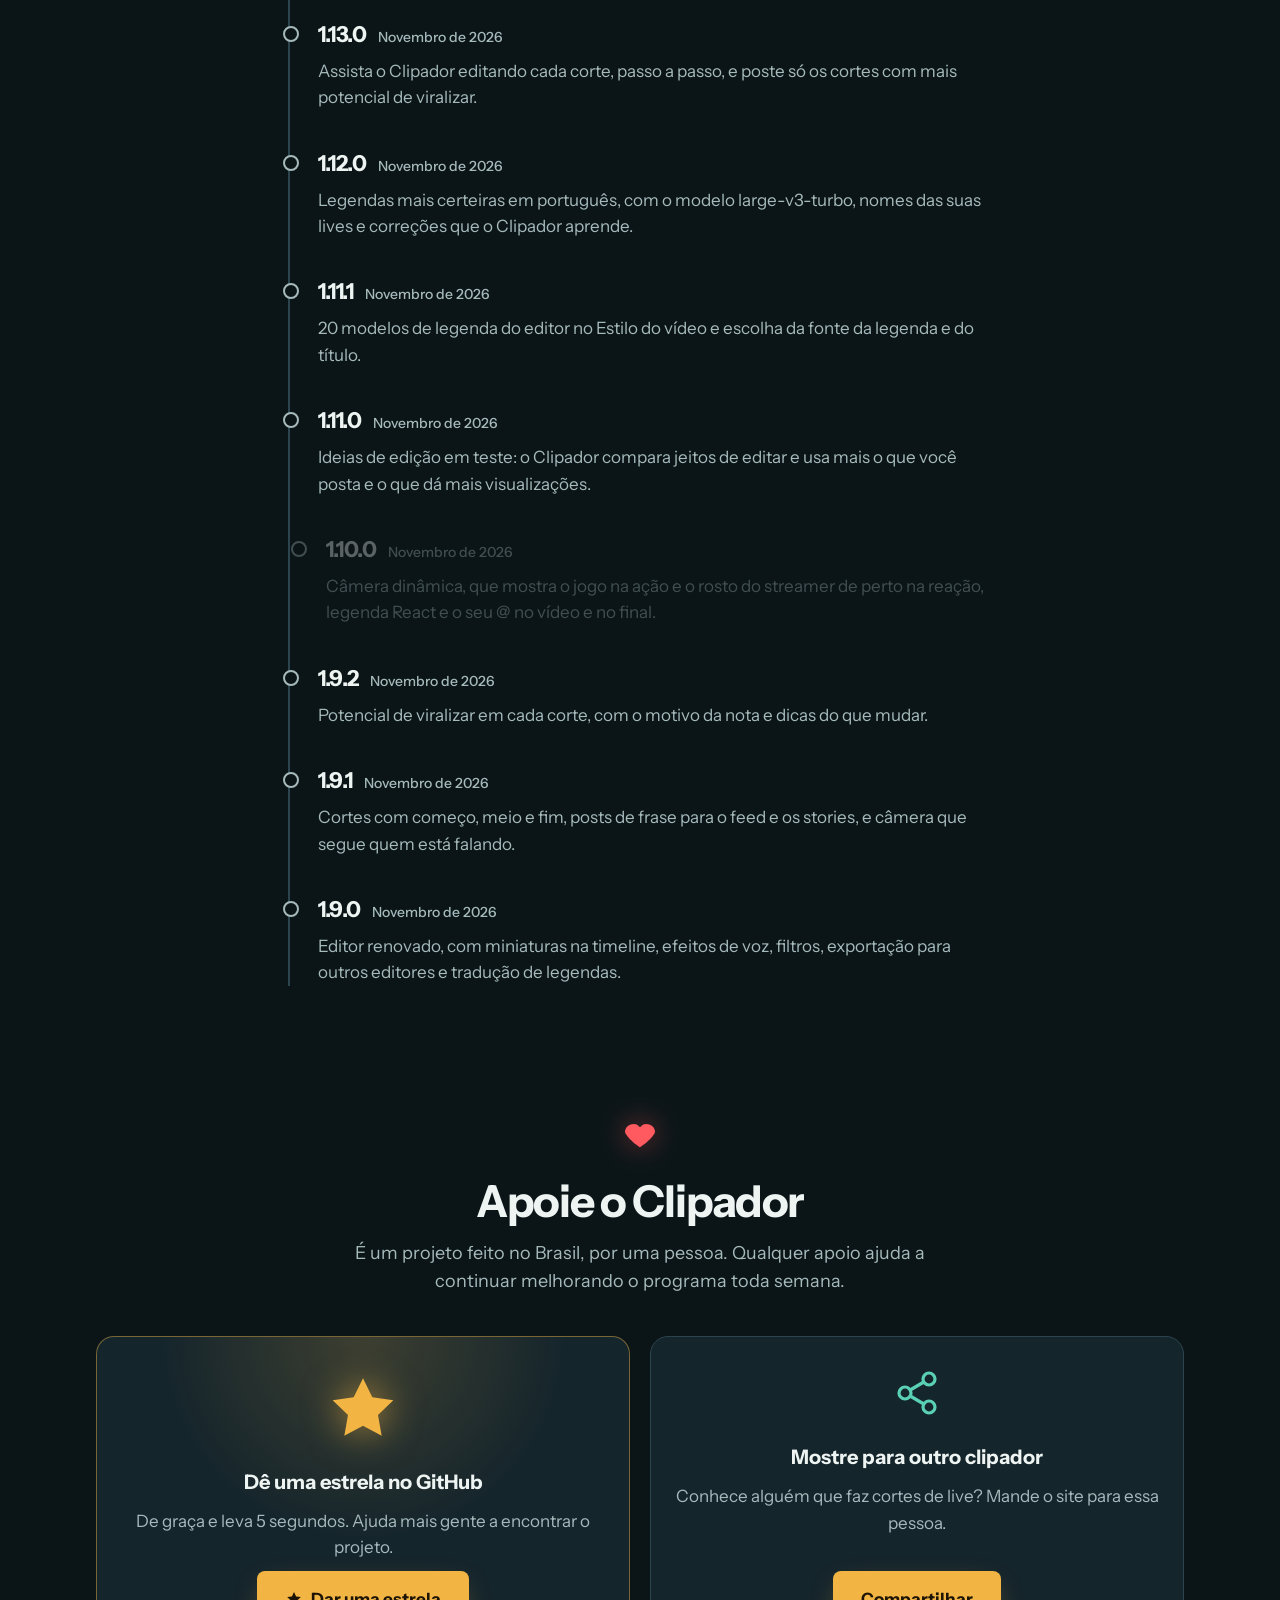
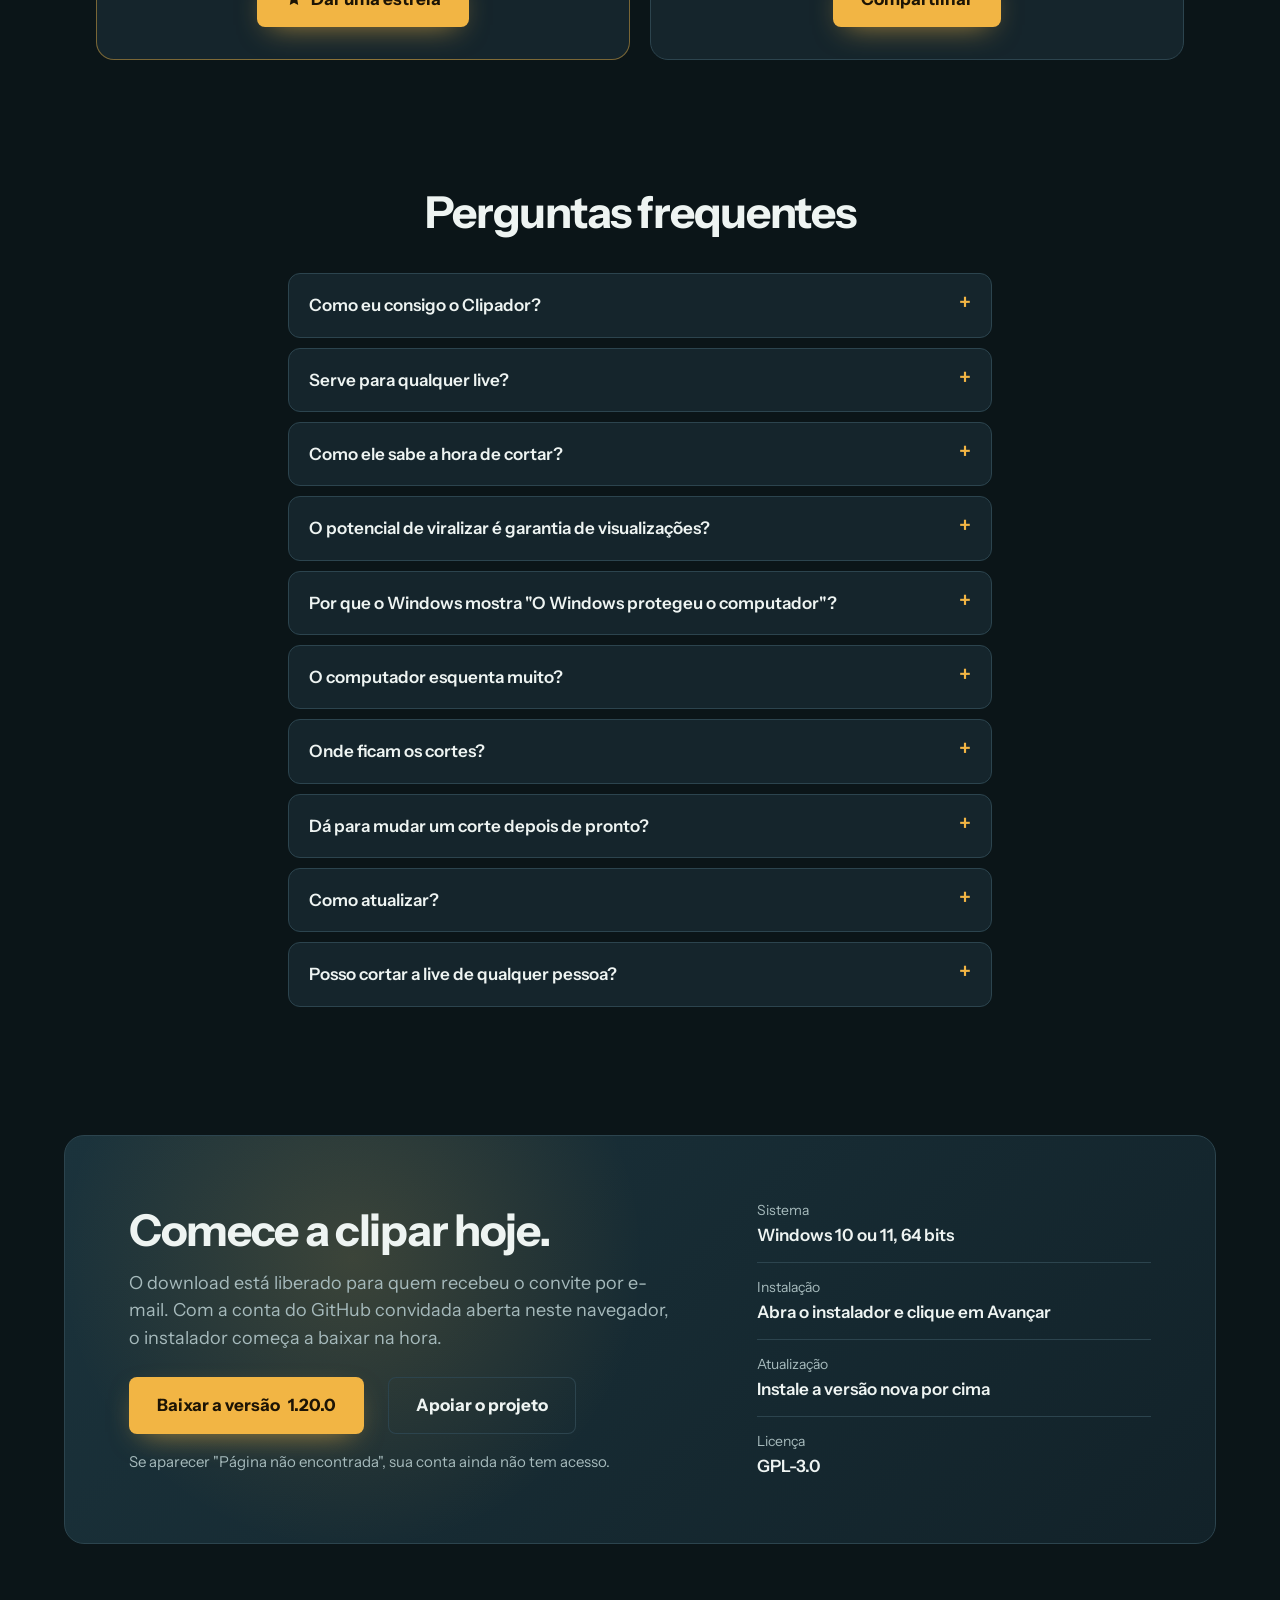
==== commit 9426c9dd: "Clipador 1.20.0" ====
--- a/site/index.html
+++ b/site/index.html
@@ -83,7 +83,7 @@
 <main id="inicio">
   <section class="abre">
     <div class="abre-txt" id="abre-txt">
-    <p class="selo-abre"><i></i>Versão <b data-versao>1.19.0</b> · Windows 10 e 11</p>
+    <p class="selo-abre"><i></i>Versão <b data-versao>1.20.0</b> · Windows 10 e 11</p>
     <h1 class="legenda" id="legenda" aria-label="Cortes prontos enquanto a live acontece.">
       <span>Cortes</span> <span>prontos</span> <span>enquanto</span> <span>a</span> <span>live</span> <span>acontece.</span>
     </h1>
@@ -254,7 +254,8 @@
   <section class="versoes" id="versoes" aria-labelledby="versoes-t">
     <h2 class="sobe" id="versoes-t">Versões</h2>
     <ol id="linha-versoes">
-      <li><h3>1.19.0 <small>Atual, novembro de 2026</small></h3><p>Visual novo com ícones, busca de ações com Ctrl+K, atalhos de teclado, tour de boas-vindas e Ajustes reorganizados.</p></li>
+      <li><h3>1.20.0 <small>Atual, novembro de 2026</small></h3><p>Cortes melhores de vídeos já editados, como programas e podcasts com várias câmeras: cada cena ganha o próprio enquadramento, sem tela dividida mostrando parede ou objeto.</p></li>
+      <li><h3>1.19.0 <small>Novembro de 2026</small></h3><p>Visual novo com ícones, busca de ações com Ctrl+K, atalhos de teclado, tour de boas-vindas e Ajustes reorganizados.</p></li>
       <li><h3>1.18.0 <small>Novembro de 2026</small></h3><p>Escolha o que você quer nos cortes das lives gravadas, selo da live na tela, modo leve do processador, títulos que criam curiosidade e tecla C para cortar na hora.</p></li>
       <li><h3>1.17.3 <small>Novembro de 2026</small></h3><p>Os cortes abaixo do potencial configurado são refeitos sozinhos, procurando em todo o trecho da live e, se preciso, juntando com as cenas mais fortes da mesma live.</p></li>
       <li><h3>1.17.2 <small>Novembro de 2026</small></h3><p>O gancho do começo só entra quando o auge se entende sozinho, e aprende com o que você tira. A fila de edição não fica mais parada enquanto a legenda baixa, e um botão cancela todas as edições de uma vez. O instalador também fecha o Clipador sozinho antes de atualizar.</p></li>
@@ -329,7 +330,7 @@
       <h2 id="baixar-t">Comece a clipar hoje.</h2>
       <p>O download está liberado para quem recebeu o convite por e-mail. Com a conta do GitHub convidada aberta neste navegador, o instalador começa a baixar na hora.</p>
       <div class="acoes acoes-esquerda">
-        <a class="botao" href="https://github.com/inovaL-dev/clipador/releases/latest/download/Clipador-Instalador.exe">Baixar a versão <span data-versao>1.19.0</span></a>
+        <a class="botao" href="https://github.com/inovaL-dev/clipador/releases/latest/download/Clipador-Instalador.exe">Baixar a versão <span data-versao>1.20.0</span></a>
         <a class="botao fantasma" href="#apoiar">Apoiar o projeto</a>
       </div>
       <p class="nota">Se aparecer "Página não encontrada", sua conta ainda não tem acesso.</p>
